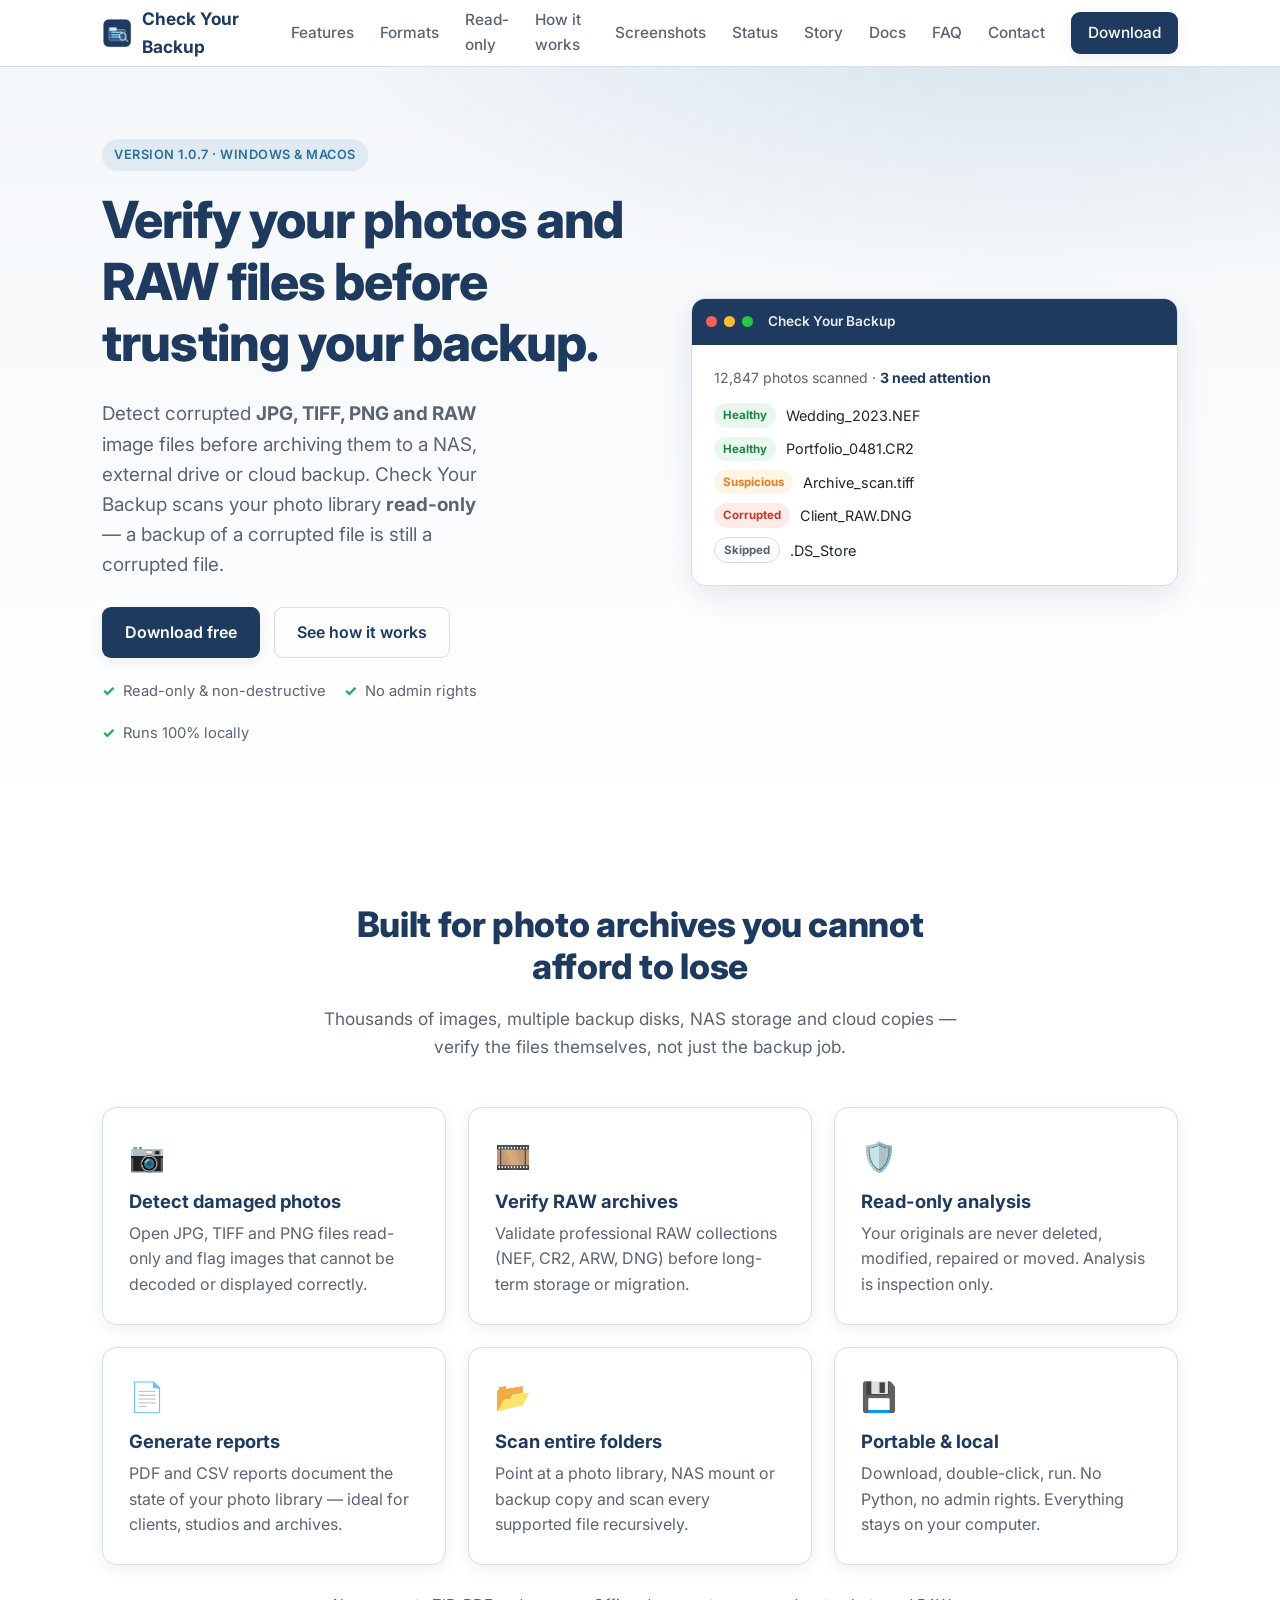
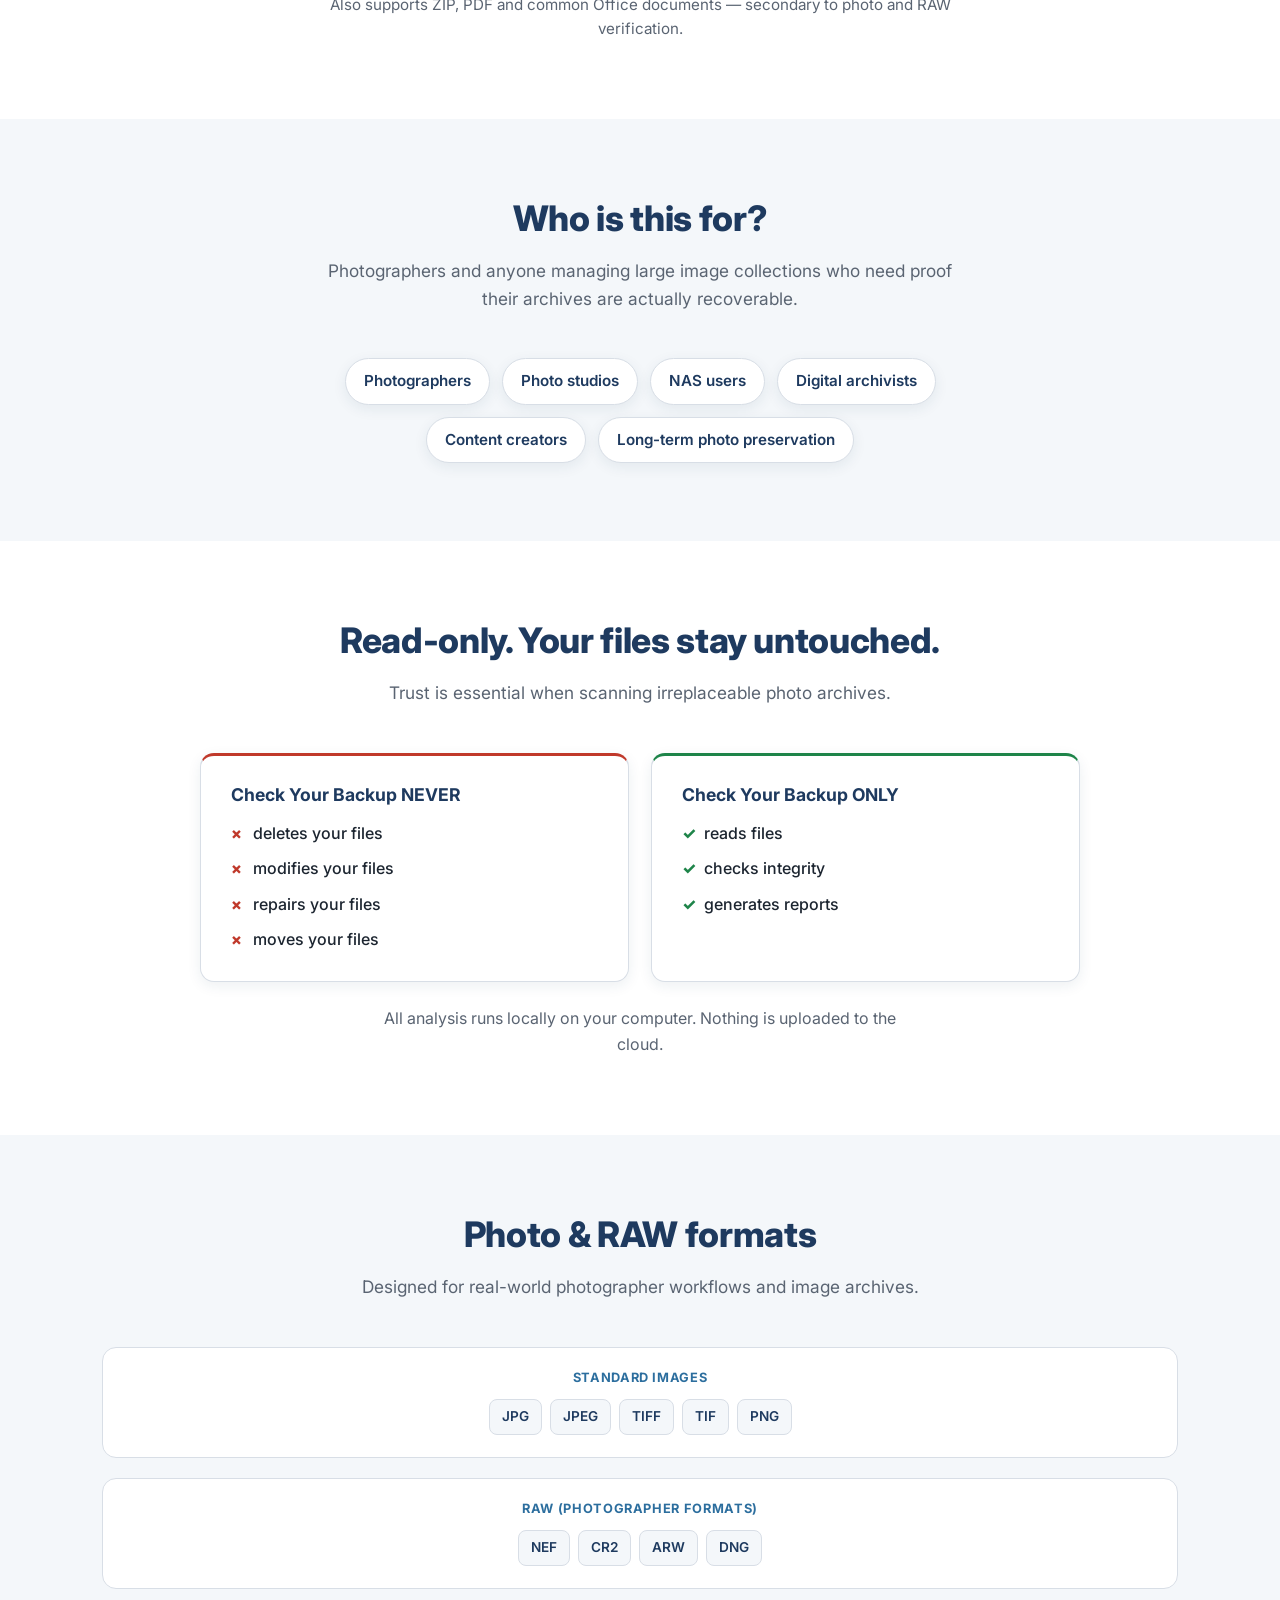
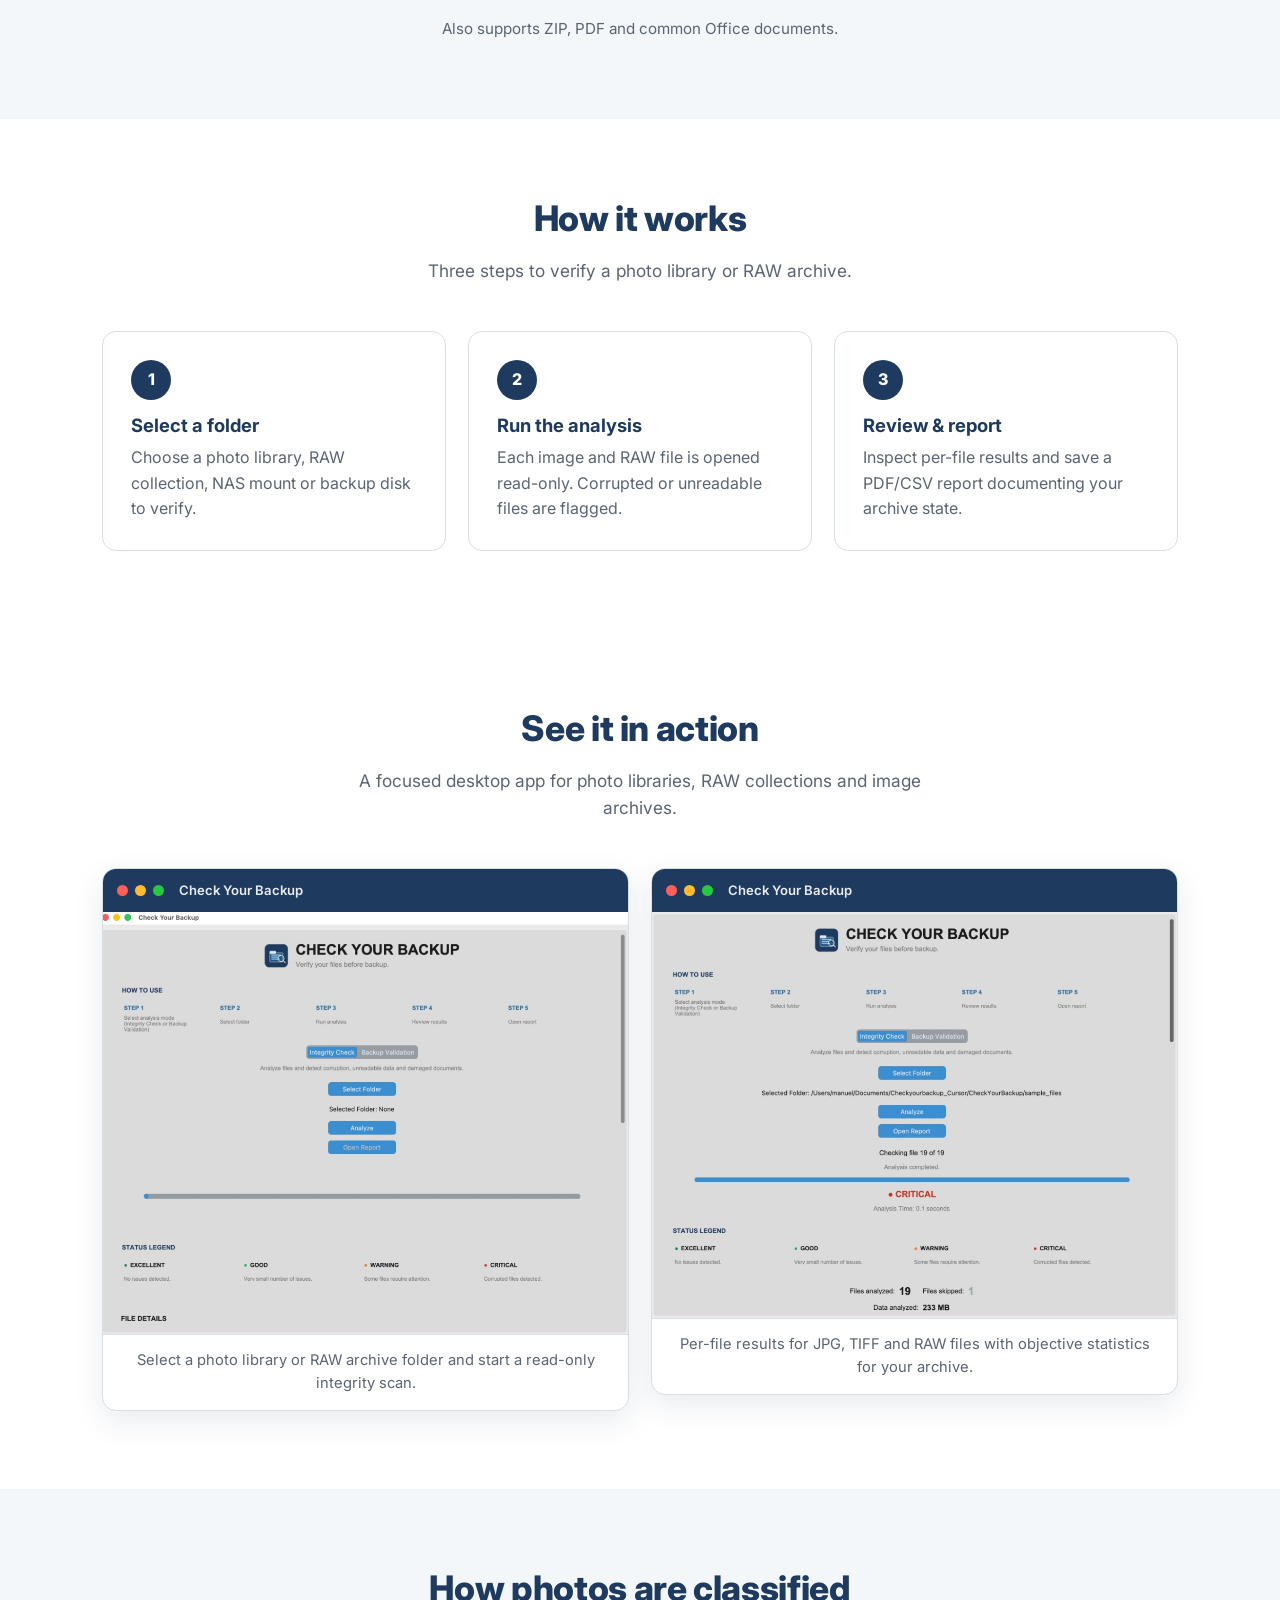
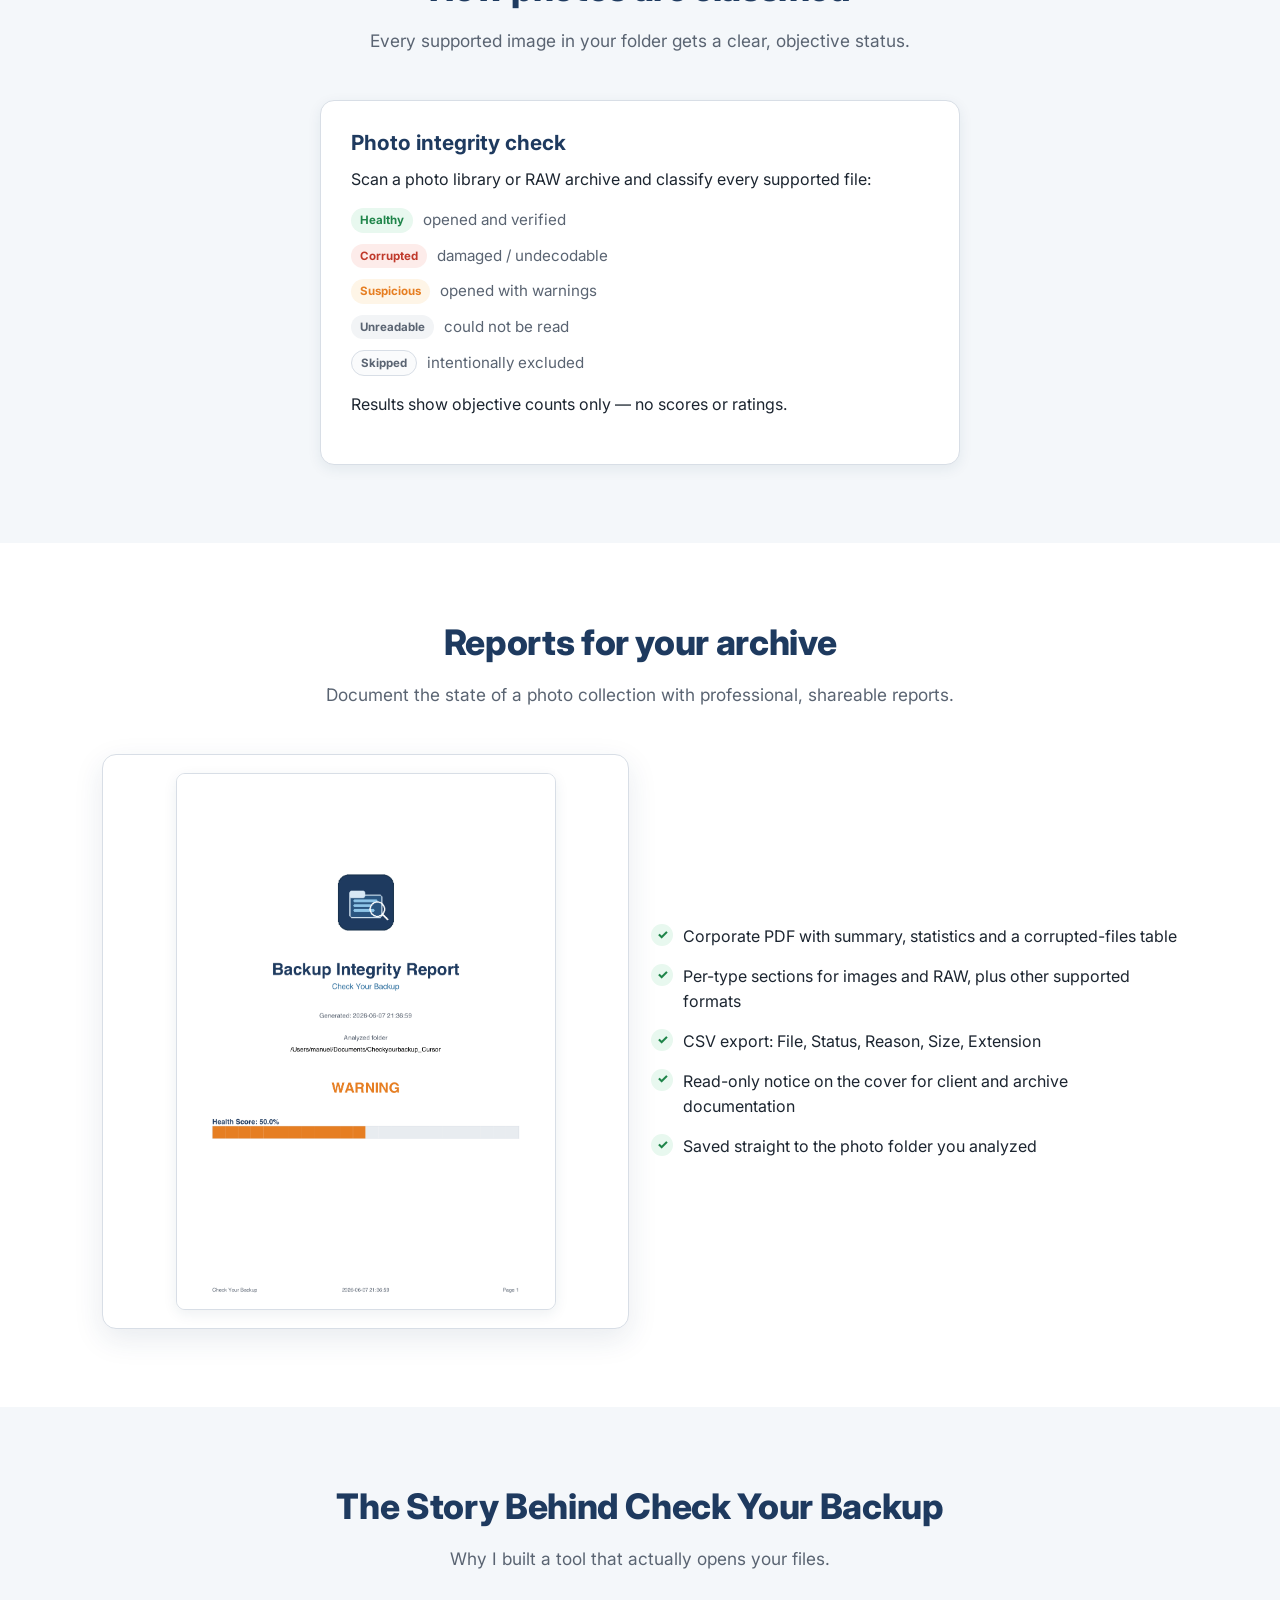
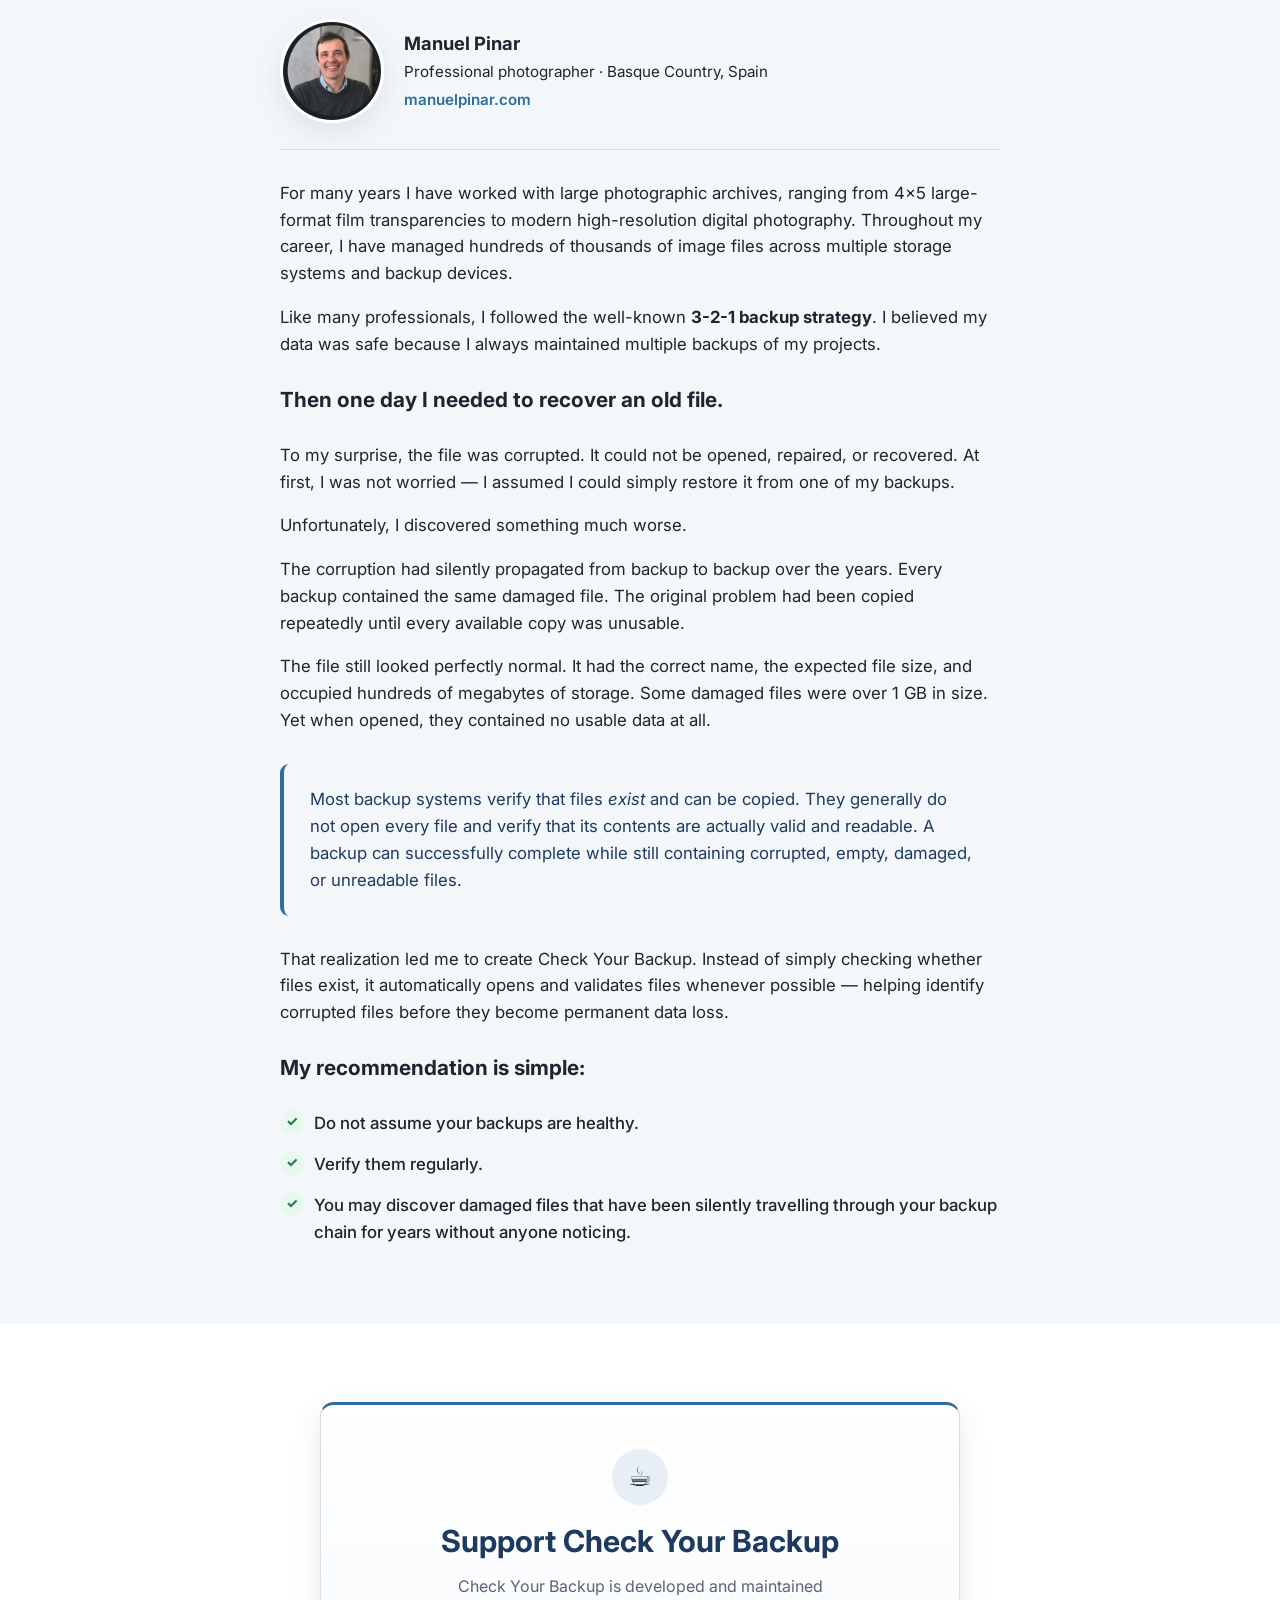
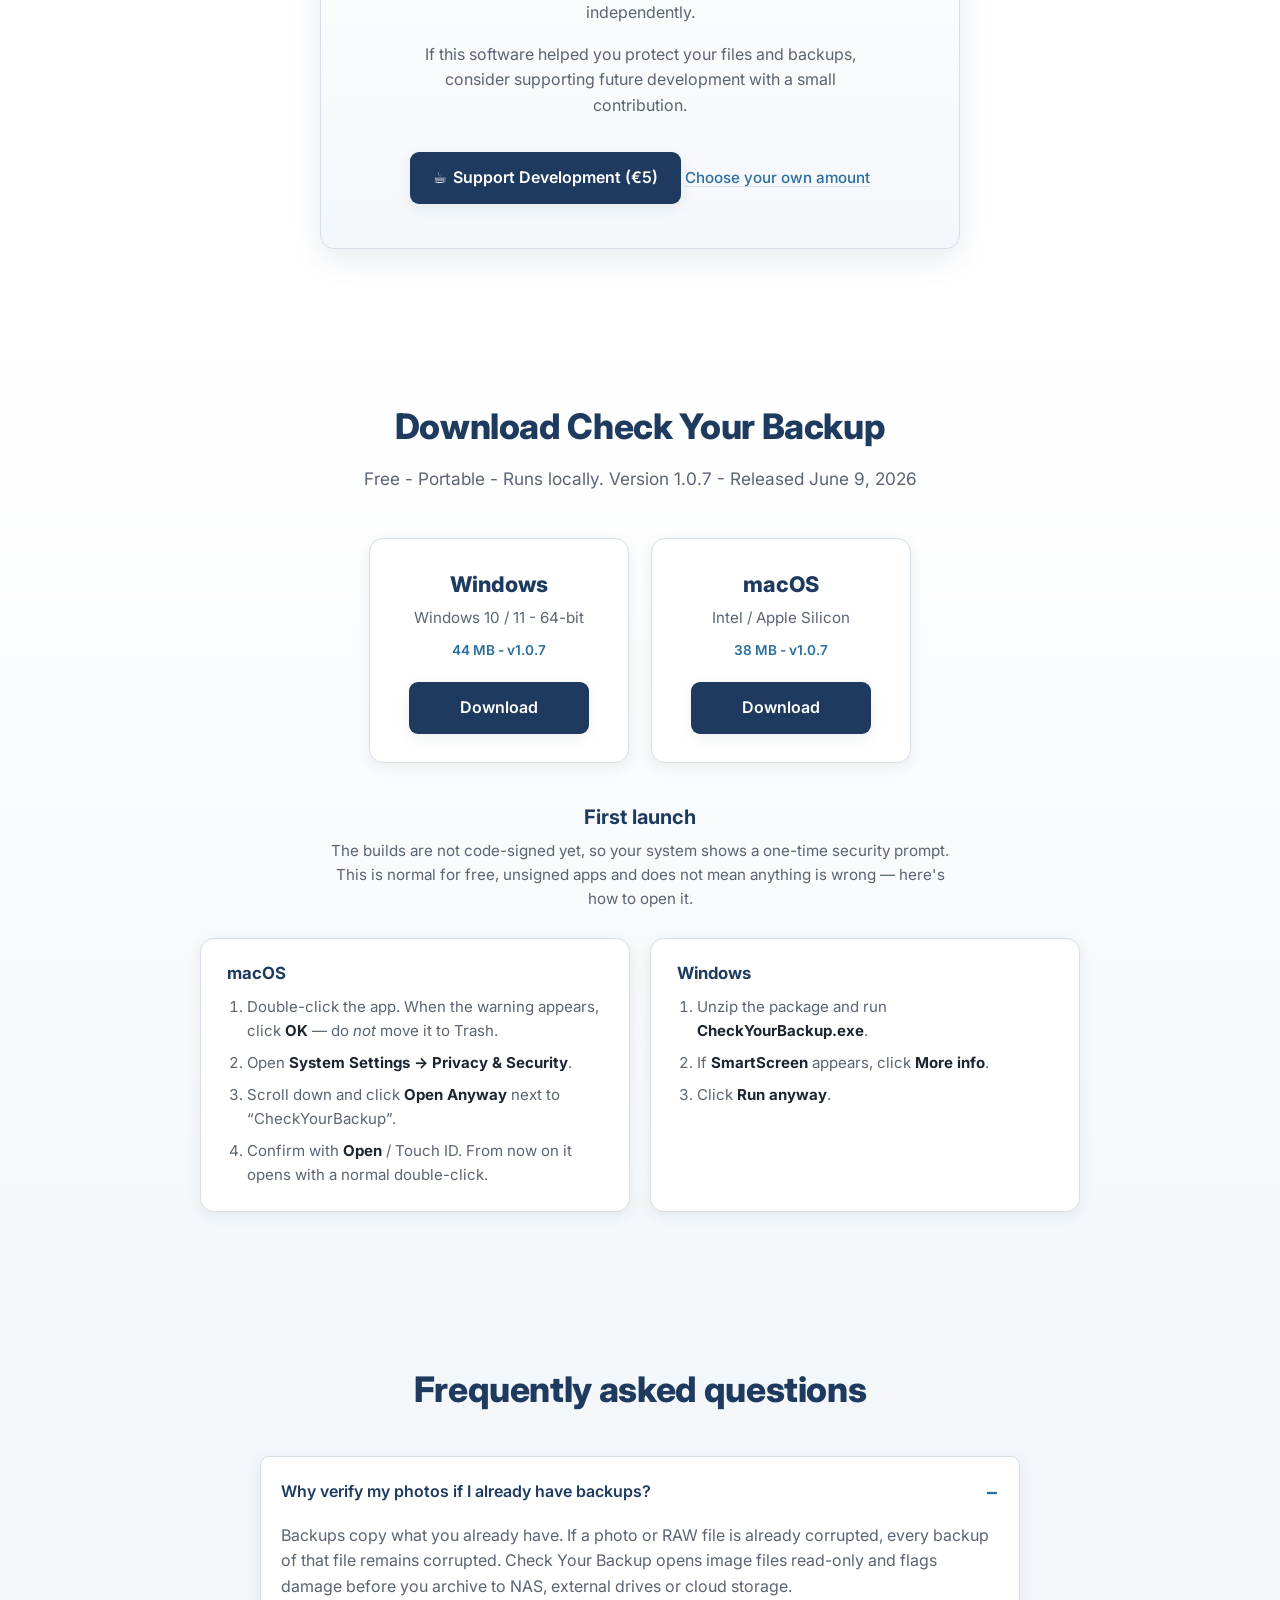
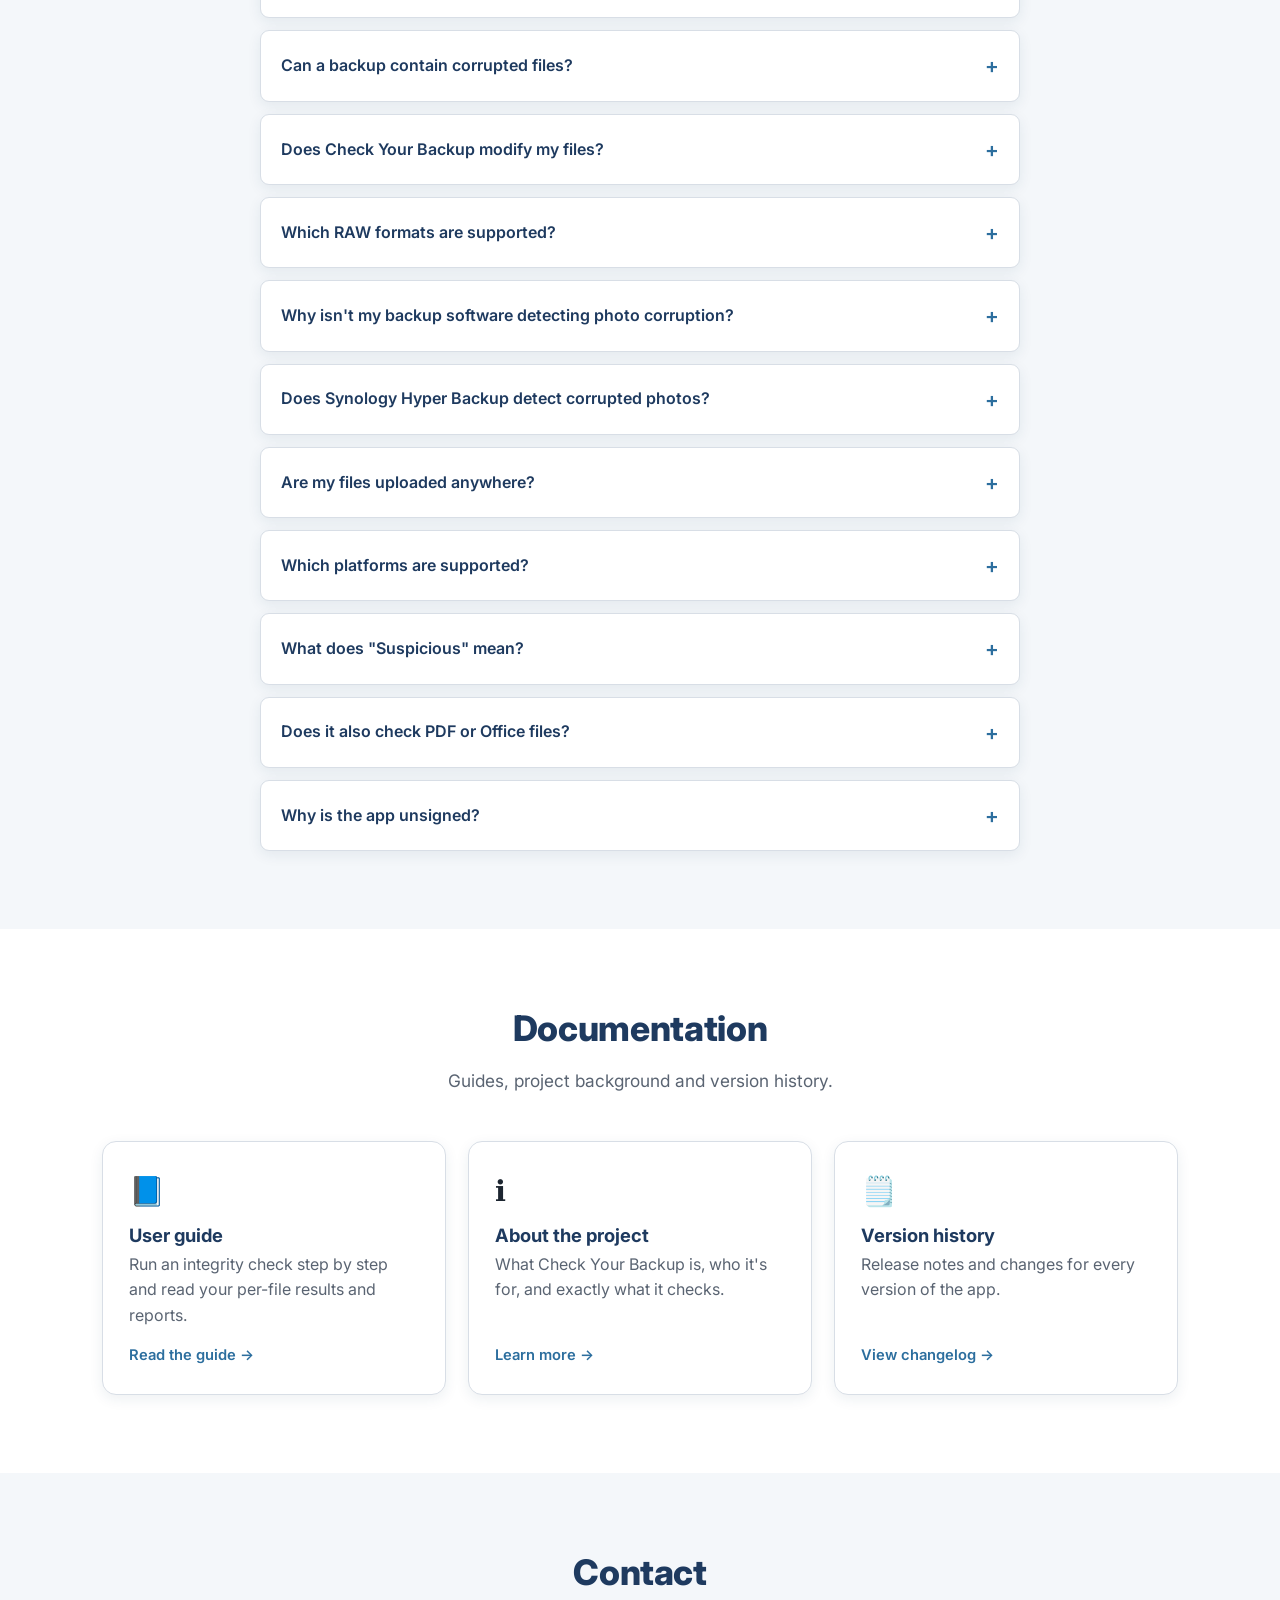
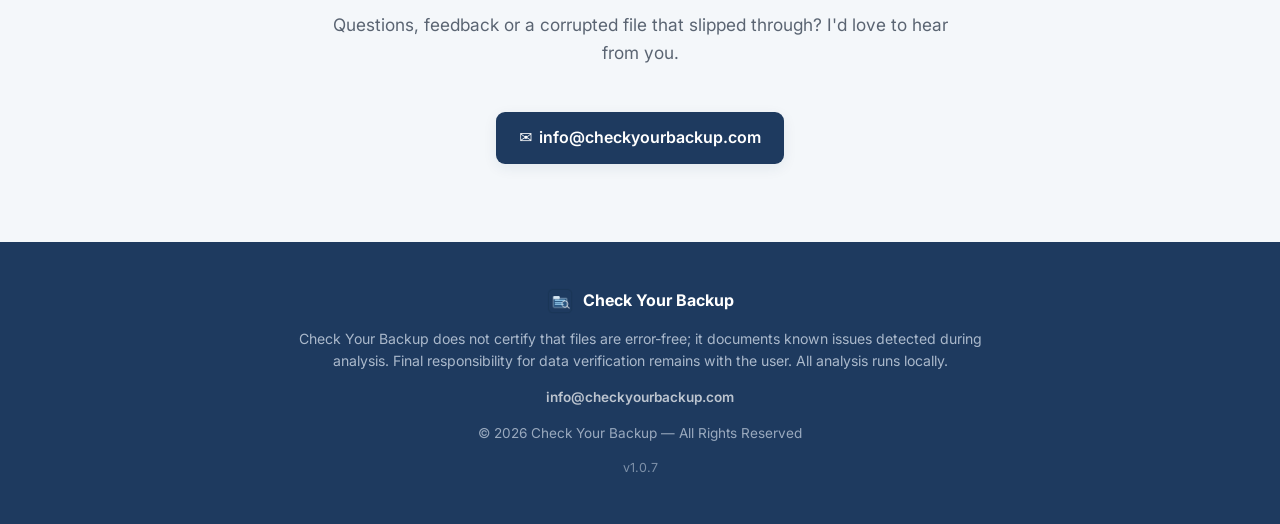
==== index.html @ 22f59d3b "Align website RAW format list with app support (NEF, CR2, ARW, DNG). Co-authored-by: Cursor <cursora" ====
<!DOCTYPE html>
<html lang="en">
<head>
  <meta charset="UTF-8" />
  <meta name="viewport" content="width=device-width, initial-scale=1.0" />
  <title>Check Your Backup — Photo &amp; RAW Integrity Verification Before Backup</title>
  <meta name="description" content="Verify photo and RAW archives before NAS, cloud or disk backup. Detect corrupted JPG, TIFF, PNG and RAW files read-only. Free for Windows and macOS — nothing is modified or uploaded." />
  <meta name="keywords" content="photo corruption detection, RAW file verification, photo archive integrity, NAS photo backup verification, corrupted photo recovery prevention, photographer backup tool, CR2 NEF ARW DNG, image integrity checker, Windows, macOS" />
  <meta name="robots" content="index, follow, max-image-preview:large, max-snippet:-1, max-video-preview:-1" />
  <meta name="theme-color" content="#1e3a5f" />
  <link rel="canonical" href="https://checkyourbackup.com/" />
  <link rel="icon" href="assets/img/favicon.ico" />
  <link rel="apple-touch-icon" href="assets/img/logo.png" />
  <link rel="manifest" href="site.webmanifest" />

  <!-- Open Graph / social sharing -->
  <meta property="og:type" content="website" />
  <meta property="og:site_name" content="Check Your Backup" />
  <meta property="og:locale" content="en_US" />
  <meta property="og:url" content="https://checkyourbackup.com/" />
  <meta property="og:title" content="Check Your Backup — Verify Photos &amp; RAW Files Before Backup" />
  <meta property="og:description" content="Detect corrupted JPG, TIFF, PNG and RAW image files before archiving to NAS, external drives or cloud backup. Read-only photo integrity checks." />
  <meta property="og:image" content="https://checkyourbackup.com/assets/img/og-image.png" />
  <meta property="og:image:width" content="1200" />
  <meta property="og:image:height" content="964" />
  <meta property="og:image:alt" content="Check Your Backup desktop app showing integrity check results" />
  <meta name="twitter:card" content="summary_large_image" />
  <meta name="twitter:title" content="Check Your Backup — Verify Photos &amp; RAW Files Before Backup" />
  <meta name="twitter:description" content="Detect corrupted photos and RAW files before trusting your backup. Read-only integrity checks for photographers and archives." />
  <meta name="twitter:image" content="https://checkyourbackup.com/assets/img/og-image.png" />
  <meta name="twitter:image:alt" content="Check Your Backup desktop app showing integrity check results" />
  <link rel="preconnect" href="https://fonts.googleapis.com" />
  <link rel="preconnect" href="https://fonts.gstatic.com" crossorigin />
  <link href="https://fonts.googleapis.com/css2?family=Inter:wght@400;500;600;700;800&display=swap" rel="stylesheet" />
  <link rel="stylesheet" href="assets/css/styles.css" />

  <!-- Structured data for Google (rich results) -->
  <script type="application/ld+json">
  {
    "@context": "https://schema.org",
    "@type": "SoftwareApplication",
    "name": "Check Your Backup",
    "operatingSystem": ["Windows 10", "Windows 11", "macOS"],
    "applicationCategory": "UtilitiesApplication",
    "applicationSubCategory": "File Management",
    "softwareVersion": "1.0.7",
    "inLanguage": "en",
    "url": "https://checkyourbackup.com/",
    "downloadUrl": "https://github.com/CheckYourBackup/downloads/raw/main/CheckYourBackup-Windows-1.0.7.zip",
    "image": "https://checkyourbackup.com/assets/img/og-image.png",
    "description": "Photo and RAW integrity verification for Windows and macOS. Detect corrupted JPG, TIFF, PNG and RAW image files before NAS, cloud or disk backup. Read-only analysis with per-file reports.",
    "screenshot": [
      "https://checkyourbackup.com/assets/img/screenshot-start.png",
      "https://checkyourbackup.com/assets/img/screenshot-results.png"
    ],
    "audience": {
      "@type": "PeopleAudience",
      "audienceType": "Photographers, photo studios, NAS users, digital archivists, content creators"
    },
    "featureList": [
      "Detect damaged JPG, TIFF, PNG and RAW photos read-only",
      "Verify entire photo libraries and RAW archives recursively",
      "Per-file status: Healthy, Corrupted, Suspicious, Unreadable or Skipped",
      "Supports JPG, JPEG, TIFF, TIF, PNG, NEF, CR2, ARW, DNG",
      "Branded PDF report and CSV export for archive documentation",
      "Multithreaded folder scans with live progress"
    ],
    "offers": {
      "@type": "Offer",
      "price": "0",
      "priceCurrency": "EUR"
    },
    "publisher": {
      "@type": "Organization",
      "name": "Check Your Backup",
      "url": "https://checkyourbackup.com/",
      "logo": {
        "@type": "ImageObject",
        "url": "https://checkyourbackup.com/assets/img/logo.png"
      },
      "contactPoint": {
        "@type": "ContactPoint",
        "email": "info@checkyourbackup.com",
        "contactType": "customer support",
        "availableLanguage": "English"
      }
    }
  }
  </script>
  <script type="application/ld+json">
  {
    "@context": "https://schema.org",
    "@type": "WebSite",
    "@id": "https://checkyourbackup.com/#website",
    "name": "Check Your Backup",
    "url": "https://checkyourbackup.com/",
    "description": "Verify your photos and RAW files before you trust your backup. Free desktop app for photographers and archives on Windows and macOS."
  }
  </script>
  <script type="application/ld+json">
  {
    "@context": "https://schema.org",
    "@type": "WebPage",
    "@id": "https://checkyourbackup.com/#webpage",
    "url": "https://checkyourbackup.com/",
    "name": "Check Your Backup — Photo & RAW Integrity Verification",
    "description": "Detect corrupted JPG, TIFF, PNG and RAW image files before NAS, cloud or disk backup. Read-only photo archive verification for Windows and macOS.",
    "isPartOf": { "@id": "https://checkyourbackup.com/#website" },
    "primaryImageOfPage": "https://checkyourbackup.com/assets/img/og-image.png",
    "inLanguage": "en"
  }
  </script>
  <script type="application/ld+json">
  {
    "@context": "https://schema.org",
    "@type": "FAQPage",
    "mainEntity": [
      {
        "@type": "Question",
        "name": "Why verify my photos if I already have backups?",
        "acceptedAnswer": {
          "@type": "Answer",
          "text": "Backups copy what you already have. If a photo or RAW file is already corrupted, every backup of that file remains corrupted. Check Your Backup opens image files read-only and flags damage before you archive to NAS, external drives or cloud storage."
        }
      },
      {
        "@type": "Question",
        "name": "Can a backup contain corrupted files?",
        "acceptedAnswer": {
          "@type": "Answer",
          "text": "Yes. Most backup tools verify that files exist and can be copied. They do not open each photo to confirm it is readable. A corrupted JPG or RAW file can look normal by name and size while containing no usable image data."
        }
      },
      {
        "@type": "Question",
        "name": "Does Check Your Backup modify my files?",
        "acceptedAnswer": {
          "@type": "Answer",
          "text": "No. Check Your Backup never deletes, modifies, repairs or moves your files. It only reads files, checks integrity and generates reports."
        }
      },
      {
        "@type": "Question",
        "name": "Which RAW formats are supported?",
        "acceptedAnswer": {
          "@type": "Answer",
          "text": "Check Your Backup verifies photographer RAW formats including NEF, CR2, ARW and DNG, along with JPG, JPEG, TIFF, TIF and PNG. Each file is opened read-only to confirm it is not corrupted, truncated or unreadable."
        }
      },
      {
        "@type": "Question",
        "name": "Why isn't my backup software detecting photo corruption?",
        "acceptedAnswer": {
          "@type": "Answer",
          "text": "Most backup tools verify that files exist and can be copied successfully. They typically do not open each file and validate that its contents are readable. A backup job can finish without errors even when files are corrupted, empty or damaged. Check Your Backup complements your backup software by actually opening and validating file contents."
        }
      },
      {
        "@type": "Question",
        "name": "Does Synology Hyper Backup detect empty files?",
        "acceptedAnswer": {
          "@type": "Answer",
          "text": "Synology Hyper Backup focuses on copying and versioning your data. It does not generally open files to verify their internal integrity. A file filled with null bytes or damaged data can be backed up successfully and still look normal by name and size. Check Your Backup works alongside tools like Hyper Backup by opening files read-only and flagging those that contain no usable data."
        }
      },
      {
        "@type": "Question",
        "name": "Can Check Your Backup validate RAW files?",
        "acceptedAnswer": {
          "@type": "Answer",
          "text": "Yes. It supports CR2, NEF, ARW and DNG RAW formats. Each file is opened and decoded read-only to confirm it is not corrupted, truncated or unreadable."
        }
      },
      {
        "@type": "Question",
        "name": "Can it detect corrupted PDFs?",
        "acceptedAnswer": {
          "@type": "Answer",
          "text": "Yes. PDFs are opened and parsed read-only. Corrupted, truncated or empty PDFs are flagged, including files that appear correct by name and size but contain no usable data inside."
        }
      },
      {
        "@type": "Question",
        "name": "Does it modify or repair my files?",
        "acceptedAnswer": {
          "@type": "Answer",
          "text": "No. Check Your Backup is strictly read-only. It analyzes and reports issues but never changes your data."
        }
      },
      {
        "@type": "Question",
        "name": "Are my files uploaded anywhere?",
        "acceptedAnswer": {
          "@type": "Answer",
          "text": "No. All analysis runs locally on your computer. Nothing is sent to the internet."
        }
      },
      {
        "@type": "Question",
        "name": "Which platforms are supported?",
        "acceptedAnswer": {
          "@type": "Answer",
          "text": "Windows 10/11 and macOS (Intel and Apple Silicon). Builds are portable — no Python or admin rights required."
        }
      },
      {
        "@type": "Question",
        "name": "What does \"Suspicious\" mean?",
        "acceptedAnswer": {
          "@type": "Answer",
          "text": "The file opened but showed warning signs (for example, a truncated RAW). It may still be partially usable, but you should double-check it."
        }
      },
      {
        "@type": "Question",
        "name": "Why is the app unsigned?",
        "acceptedAnswer": {
          "@type": "Answer",
          "text": "Code signing/notarization is optional for the initial release. You can still run it by allowing it on first launch."
        }
      }
    ]
  }
  </script>
</head>
<body>
  <!-- Header -->
  <header class="site-header" id="top">
    <div class="container header-inner">
      <a class="brand" href="#top">
        <img src="assets/img/logo.png" alt="Check Your Backup logo" class="brand-logo" />
        <span class="brand-name">Check Your Backup</span>
      </a>
      <nav class="nav" id="nav">
        <a href="#features">Features</a>
        <a href="#formats">Formats</a>
        <a href="#readonly">Read-only</a>
        <a href="#how">How it works</a>
        <a href="#screenshots">Screenshots</a>
        <a href="#status">Status</a>
        <a href="#story">Story</a>
        <a href="#docs">Docs</a>
        <a href="#faq">FAQ</a>
        <a href="#contact">Contact</a>
        <a class="btn btn-primary btn-sm" href="#download">Download</a>
      </nav>
      <button class="nav-toggle" id="navToggle" aria-label="Toggle menu" aria-expanded="false">
        <span></span><span></span><span></span>
      </button>
    </div>
  </header>

  <!-- Hero -->
  <section class="hero">
    <div class="container hero-inner">
      <div class="hero-copy">
        <span class="eyebrow">Version 1.0.7 · Windows &amp; macOS</span>
        <h1>Verify your photos and RAW files before trusting your backup.</h1>
        <p class="lead">
          Detect corrupted <strong>JPG, TIFF, PNG and RAW</strong> image files before
          archiving them to a NAS, external drive or cloud backup. Check Your Backup
          scans your photo library <strong>read-only</strong> — a backup of a corrupted
          file is still a corrupted file.
        </p>
        <div class="hero-cta">
          <a class="btn btn-primary" href="#download">Download free</a>
          <a class="btn btn-ghost" href="#how">See how it works</a>
        </div>
        <ul class="trust-bar">
          <li>Read-only &amp; non-destructive</li>
          <li>No admin rights</li>
          <li>Runs 100% locally</li>
        </ul>
      </div>
      <div class="hero-visual">
        <div class="app-card">
          <div class="app-card-head">
            <span class="dot red"></span><span class="dot amber"></span><span class="dot green"></span>
            <span class="app-card-title">Check Your Backup</span>
          </div>
          <div class="app-card-body">
            <p class="scan-summary">12,847 photos scanned · <strong>3 need attention</strong></p>
            <ul class="result-list">
              <li><span class="status status-healthy">Healthy</span> Wedding_2023.NEF</li>
              <li><span class="status status-healthy">Healthy</span> Portfolio_0481.CR2</li>
              <li><span class="status status-warning">Suspicious</span> Archive_scan.tiff</li>
              <li><span class="status status-critical">Corrupted</span> Client_RAW.DNG</li>
              <li><span class="status status-skipped">Skipped</span> .DS_Store</li>
            </ul>
          </div>
        </div>
      </div>
    </div>
  </section>

  <!-- Features -->
  <section class="section" id="features">
    <div class="container">
      <div class="section-head">
        <h2>Built for photo archives you cannot afford to lose</h2>
        <p>Thousands of images, multiple backup disks, NAS storage and cloud copies — verify the files themselves, not just the backup job.</p>
      </div>
      <div class="grid grid-3">
        <article class="card">
          <div class="card-icon">📷</div>
          <h3>Detect damaged photos</h3>
          <p>Open JPG, TIFF and PNG files read-only and flag images that cannot be decoded or displayed correctly.</p>
        </article>
        <article class="card">
          <div class="card-icon">🎞️</div>
          <h3>Verify RAW archives</h3>
          <p>Validate professional RAW collections (NEF, CR2, ARW, DNG) before long-term storage or migration.</p>
        </article>
        <article class="card">
          <div class="card-icon">🛡️</div>
          <h3>Read-only analysis</h3>
          <p>Your originals are never deleted, modified, repaired or moved. Analysis is inspection only.</p>
        </article>
        <article class="card">
          <div class="card-icon">📄</div>
          <h3>Generate reports</h3>
          <p>PDF and CSV reports document the state of your photo library — ideal for clients, studios and archives.</p>
        </article>
        <article class="card">
          <div class="card-icon">📂</div>
          <h3>Scan entire folders</h3>
          <p>Point at a photo library, NAS mount or backup copy and scan every supported file recursively.</p>
        </article>
        <article class="card">
          <div class="card-icon">💾</div>
          <h3>Portable &amp; local</h3>
          <p>Download, double-click, run. No Python, no admin rights. Everything stays on your computer.</p>
        </article>
      </div>
      <p class="section-footnote">Also supports ZIP, PDF and common Office documents — secondary to photo and RAW verification.</p>
    </div>
  </section>

  <!-- Who is this for -->
  <section class="section section-alt" id="audience">
    <div class="container">
      <div class="section-head">
        <h2>Who is this for?</h2>
        <p>Photographers and anyone managing large image collections who need proof their archives are actually recoverable.</p>
      </div>
      <ul class="audience-list">
        <li>Photographers</li>
        <li>Photo studios</li>
        <li>NAS users</li>
        <li>Digital archivists</li>
        <li>Content creators</li>
        <li>Long-term photo preservation</li>
      </ul>
    </div>
  </section>

  <!-- Read-only trust -->
  <section class="section" id="readonly">
    <div class="container">
      <div class="section-head">
        <h2>Read-only. Your files stay untouched.</h2>
        <p>Trust is essential when scanning irreplaceable photo archives.</p>
      </div>
      <div class="readonly-grid">
        <article class="readonly-panel readonly-never">
          <h3>Check Your Backup NEVER</h3>
          <ul class="readonly-list">
            <li>deletes your files</li>
            <li>modifies your files</li>
            <li>repairs your files</li>
            <li>moves your files</li>
          </ul>
        </article>
        <article class="readonly-panel readonly-only">
          <h3>Check Your Backup ONLY</h3>
          <ul class="readonly-list">
            <li>reads files</li>
            <li>checks integrity</li>
            <li>generates reports</li>
          </ul>
        </article>
      </div>
      <p class="readonly-foot">All analysis runs locally on your computer. Nothing is uploaded to the cloud.</p>
    </div>
  </section>

  <!-- Formats -->
  <section class="section section-alt" id="formats">
    <div class="container">
      <div class="section-head">
        <h2>Photo &amp; RAW formats</h2>
        <p>Designed for real-world photographer workflows and image archives.</p>
      </div>
      <div class="format-groups">
        <div class="format-group format-group-wide">
          <h3 class="format-label">Standard images</h3>
          <div class="badges"><span>JPG</span><span>JPEG</span><span>TIFF</span><span>TIF</span><span>PNG</span></div>
        </div>
        <div class="format-group format-group-wide">
          <h3 class="format-label">RAW (photographer formats)</h3>
          <div class="badges"><span>NEF</span><span>CR2</span><span>ARW</span><span>DNG</span></div>
        </div>
      </div>
      <p class="section-footnote">Also supports ZIP, PDF and common Office documents.</p>
    </div>
  </section>

  <!-- How it works -->
  <section class="section" id="how">
    <div class="container">
      <div class="section-head">
        <h2>How it works</h2>
        <p>Three steps to verify a photo library or RAW archive.</p>
      </div>
      <div class="grid grid-3 steps">
        <article class="step">
          <span class="step-num">1</span>
          <h3>Select a folder</h3>
          <p>Choose a photo library, RAW collection, NAS mount or backup disk to verify.</p>
        </article>
        <article class="step">
          <span class="step-num">2</span>
          <h3>Run the analysis</h3>
          <p>Each image and RAW file is opened read-only. Corrupted or unreadable files are flagged.</p>
        </article>
        <article class="step">
          <span class="step-num">3</span>
          <h3>Review &amp; report</h3>
          <p>Inspect per-file results and save a PDF/CSV report documenting your archive state.</p>
        </article>
      </div>
    </div>
  </section>

  <!-- Screenshots -->
  <section class="section" id="screenshots">
    <div class="container">
      <div class="section-head">
        <h2>See it in action</h2>
        <p>A focused desktop app for photo libraries, RAW collections and image archives.</p>
      </div>
      <div class="grid grid-2 shots-grid">
        <figure class="window">
          <div class="window-bar">
            <span class="dot red"></span><span class="dot amber"></span><span class="dot green"></span>
            <span class="window-title">Check Your Backup</span>
          </div>
          <img src="assets/img/screenshot-start.png"
               alt="Check Your Backup main window ready to scan a photo library folder"
               loading="lazy" width="1024" height="823" />
          <figcaption>Select a photo library or RAW archive folder and start a read-only integrity scan.</figcaption>
        </figure>
        <figure class="window">
          <div class="window-bar">
            <span class="dot red"></span><span class="dot amber"></span><span class="dot green"></span>
            <span class="window-title">Check Your Backup</span>
          </div>
          <img src="assets/img/screenshot-results.png"
               alt="Check Your Backup showing per-photo results for a scanned image archive"
               loading="lazy" width="1024" height="792" />
          <figcaption>Per-file results for JPG, TIFF and RAW files with objective statistics for your archive.</figcaption>
        </figure>
      </div>
    </div>
  </section>

  <!-- Status legend -->
  <section class="section section-alt" id="status">
    <div class="container">
      <div class="section-head">
        <h2>How photos are classified</h2>
        <p>Every supported image in your folder gets a clear, objective status.</p>
      </div>
      <article class="mode-card mode-card-single">
        <h3>Photo integrity check</h3>
        <p>Scan a photo library or RAW archive and classify every supported file:</p>
        <ul class="legend">
          <li><span class="status status-healthy">Healthy</span> opened and verified</li>
          <li><span class="status status-critical">Corrupted</span> damaged / undecodable</li>
          <li><span class="status status-warning">Suspicious</span> opened with warnings</li>
          <li><span class="status status-muted">Unreadable</span> could not be read</li>
          <li><span class="status status-skipped">Skipped</span> intentionally excluded</li>
        </ul>
        <p class="mode-foot">Results show objective counts only — no scores or ratings.</p>
      </article>
    </div>
  </section>

  <!-- Reports -->
  <section class="section" id="reports">
    <div class="container">
      <div class="section-head">
        <h2>Reports for your archive</h2>
        <p>Document the state of a photo collection with professional, shareable reports.</p>
      </div>
      <div class="grid grid-2">
        <figure class="shot">
          <img src="assets/img/report-pdf.png"
               alt="Check Your Backup PDF report cover with summary statistics"
               loading="lazy" width="1131" height="1600" />
        </figure>
        <div class="report-copy">
          <ul class="check-list">
            <li>Corporate PDF with summary, statistics and a corrupted-files table</li>
            <li>Per-type sections for images and RAW, plus other supported formats</li>
            <li>CSV export: File, Status, Reason, Size, Extension</li>
            <li>Read-only notice on the cover for client and archive documentation</li>
            <li>Saved straight to the photo folder you analyzed</li>
          </ul>
        </div>
      </div>
    </div>
  </section>

  <!-- Story -->
  <section class="section section-alt" id="story">
    <div class="container">
      <div class="section-head">
        <h2>The Story Behind Check Your Backup</h2>
        <p>Why I built a tool that actually opens your files.</p>
      </div>
      <article class="story">
        <div class="author">
          <img class="author-photo" src="assets/img/manuel-pinar.jpg"
               alt="Portrait of Manuel Pinar" loading="lazy"
               width="642" height="614" />
          <div class="author-meta">
            <p class="author-name">Manuel Pinar</p>
            <p class="author-role">Professional photographer · Basque Country, Spain</p>
            <a class="author-link" href="https://www.manuelpinar.com" target="_blank" rel="noopener">manuelpinar.com</a>
          </div>
        </div>

        <p>
          For many years I have worked with large photographic archives, ranging from
          4×5 large-format film transparencies to modern high-resolution digital
          photography. Throughout my career, I have managed hundreds of thousands of
          image files across multiple storage systems and backup devices.
        </p>
        <p>
          Like many professionals, I followed the well-known <strong>3-2-1 backup
          strategy</strong>. I believed my data was safe because I always maintained
          multiple backups of my projects.
        </p>

        <p class="story-highlight">Then one day I needed to recover an old file.</p>

        <p>
          To my surprise, the file was corrupted. It could not be opened, repaired,
          or recovered. At first, I was not worried — I assumed I could simply restore
          it from one of my backups.
        </p>
        <p>Unfortunately, I discovered something much worse.</p>
        <p>
          The corruption had silently propagated from backup to backup over the years.
          Every backup contained the same damaged file. The original problem had been
          copied repeatedly until every available copy was unusable.
        </p>
        <p>
          The file still looked perfectly normal. It had the correct name, the expected
          file size, and occupied hundreds of megabytes of storage. Some damaged files
          were over 1 GB in size. Yet when opened, they contained no usable data at all.
        </p>

        <blockquote class="story-quote">
          Most backup systems verify that files <em>exist</em> and can be copied. They
          generally do not open every file and verify that its contents are actually
          valid and readable. A backup can successfully complete while still containing
          corrupted, empty, damaged, or unreadable files.
        </blockquote>

        <p>
          That realization led me to create Check Your Backup. Instead of simply checking
          whether files exist, it automatically opens and validates files whenever
          possible — helping identify corrupted files before they become permanent data loss.
        </p>

        <p class="story-highlight">My recommendation is simple:</p>
        <ul class="story-takeaways">
          <li>Do not assume your backups are healthy.</li>
          <li>Verify them regularly.</li>
          <li>
            You may discover damaged files that have been silently travelling through
            your backup chain for years without anyone noticing.
          </li>
        </ul>
      </article>
    </div>
  </section>

  <!-- Support -->
  <section class="section" id="support">
    <div class="container">
      <div class="support-card">
        <div class="support-icon" aria-hidden="true">☕</div>
        <h2>Support Check Your Backup</h2>
        <p>Check Your Backup is developed and maintained independently.</p>
        <p>
          If this software helped you protect your files and backups, consider
          supporting future development with a small contribution.
        </p>
        <a class="btn btn-primary support-btn"
           href="https://paypal.me/checkyourbackup/5" target="_blank" rel="noopener">
          <span aria-hidden="true">☕</span> Support Development (€5)
        </a>
        <a class="support-alt"
           href="https://paypal.me/checkyourbackup" target="_blank" rel="noopener">
          Choose your own amount
        </a>
      </div>
    </div>
  </section>

  <!-- Download -->
  <section class="section section-cta" id="download">
    <div class="container">
      <div class="section-head">
        <h2>Download Check Your Backup</h2>
        <p id="releaseMeta">Free · Portable · Runs locally.</p>
      </div>
      <div class="download-row" id="downloadCards">
        <!-- Cards are rendered from downloads/releases.js -->
        <noscript>
          <p>Enable JavaScript to see download options, or browse the
            <code>downloads/</code> folder directly.</p>
        </noscript>
      </div>
      <div class="install-help">
        <h3 class="install-title">First launch</h3>
        <p class="install-intro">
          The builds are not code-signed yet, so your system shows a one-time
          security prompt. This is normal for free, unsigned apps and does not
          mean anything is wrong — here's how to open it.
        </p>
        <div class="grid grid-2 install-grid">
          <div class="install-card">
            <h3 class="install-label">macOS</h3>
            <ol>
              <li>Double-click the app. When the warning appears, click
                <strong>OK</strong> — do <em>not</em> move it to Trash.</li>
              <li>Open <strong>System Settings → Privacy &amp; Security</strong>.</li>
              <li>Scroll down and click <strong>Open Anyway</strong> next to
                “CheckYourBackup”.</li>
              <li>Confirm with <strong>Open</strong> / Touch ID. From now on it
                opens with a normal double-click.</li>
            </ol>
          </div>
          <div class="install-card">
            <h3 class="install-label">Windows</h3>
            <ol>
              <li>Unzip the package and run
                <strong>CheckYourBackup.exe</strong>.</li>
              <li>If <strong>SmartScreen</strong> appears, click
                <strong>More info</strong>.</li>
              <li>Click <strong>Run anyway</strong>.</li>
            </ol>
          </div>
        </div>
      </div>
    </div>
  </section>

  <!-- FAQ -->
  <section class="section section-alt" id="faq">
    <div class="container">
      <div class="section-head">
        <h2>Frequently asked questions</h2>
      </div>
      <div class="faq">
        <details open>
          <summary>Why verify my photos if I already have backups?</summary>
          <p>
            Backups copy what you already have. If a photo or RAW file is already
            corrupted, every backup of that file remains corrupted. Check Your Backup
            opens image files read-only and flags damage before you archive to NAS,
            external drives or cloud storage.
          </p>
        </details>
        <details>
          <summary>Can a backup contain corrupted files?</summary>
          <p>
            Yes. Most backup tools verify that files exist and can be copied. They do
            not open each photo to confirm it is readable. A corrupted JPG or RAW file
            can look normal by name and size while containing no usable image data.
          </p>
        </details>
        <details>
          <summary>Does Check Your Backup modify my files?</summary>
          <p>
            No. Check Your Backup never deletes, modifies, repairs or moves your files.
            It only reads files, checks integrity and generates reports.
          </p>
        </details>
        <details>
          <summary>Which RAW formats are supported?</summary>
          <p>
            Check Your Backup verifies common photographer RAW formats including
            <strong>NEF, CR2, ARW and DNG</strong>, along with
            <strong>JPG, JPEG, TIFF, TIF and PNG</strong>. Each file is opened
            read-only to confirm it is not corrupted, truncated or unreadable.
          </p>
        </details>
        <details>
          <summary>Why isn't my backup software detecting photo corruption?</summary>
          <p>
            Most backup tools verify that files <em>exist</em> and can be copied
            successfully. They typically do not open each image and validate that
            its contents are readable. A backup job can finish without errors even
            when photos are corrupted, empty or damaged — because the copy itself
            succeeded. Check Your Backup complements your backup software by
            actually opening and validating image file contents.
          </p>
        </details>
        <details>
          <summary>Does Synology Hyper Backup detect corrupted photos?</summary>
          <p>
            Synology Hyper Backup focuses on copying and versioning your data. It
            does not generally open files to verify their internal integrity. A
            damaged RAW or JPG file can be backed up successfully and still look
            normal by name and size. Check Your Backup works alongside tools like
            Hyper Backup by opening files read-only and flagging those that contain
            no usable data.
          </p>
        </details>
        <details>
          <summary>Are my files uploaded anywhere?</summary>
          <p>No. All analysis runs locally on your computer. Nothing is sent to the internet.</p>
        </details>
        <details>
          <summary>Which platforms are supported?</summary>
          <p>Windows 10/11 and macOS (Intel and Apple Silicon). Builds are portable — no Python or admin rights required.</p>
        </details>
        <details>
          <summary>What does "Suspicious" mean?</summary>
          <p>The file opened but showed warning signs (for example, a truncated RAW). It may still be partially usable, but you should double-check it.</p>
        </details>
        <details>
          <summary>Does it also check PDF or Office files?</summary>
          <p>
            Yes — as a secondary capability. The app also supports ZIP, PDF and common
            Office documents, but the primary focus is photo and RAW integrity
            verification for photographers and archives.
          </p>
        </details>
        <details>
          <summary>Why is the app unsigned?</summary>
          <p>Code signing/notarization is optional for the initial release. You can still run it by allowing it on first launch. See the download note above.</p>
        </details>
      </div>
    </div>
  </section>

  <!-- Documentation -->
  <section class="section" id="docs">
    <div class="container">
      <div class="section-head">
        <h2>Documentation</h2>
        <p>Guides, project background and version history.</p>
      </div>
      <div class="grid grid-3">
        <a class="doc-card" href="docs/user-guide.html">
          <div class="card-icon">📘</div>
          <h3>User guide</h3>
          <p>Run an integrity check step by step and read your per-file results and reports.</p>
          <span class="doc-link">Read the guide →</span>
        </a>
        <a class="doc-card" href="docs/about.html">
          <div class="card-icon">ℹ️</div>
          <h3>About the project</h3>
          <p>What Check Your Backup is, who it's for, and exactly what it checks.</p>
          <span class="doc-link">Learn more →</span>
        </a>
        <a class="doc-card" href="docs/changelog.html">
          <div class="card-icon">🗒️</div>
          <h3>Version history</h3>
          <p>Release notes and changes for every version of the app.</p>
          <span class="doc-link">View changelog →</span>
        </a>
      </div>
    </div>
  </section>

  <!-- Contact -->
  <section class="section section-alt" id="contact">
    <div class="container">
      <div class="section-head">
        <h2>Contact</h2>
        <p>Questions, feedback or a corrupted file that slipped through? I'd love to hear from you.</p>
      </div>
      <div class="contact-actions">
        <a class="btn btn-primary" href="mailto:info@checkyourbackup.com">
          <span aria-hidden="true">✉️</span> info@checkyourbackup.com
        </a>
      </div>
    </div>
  </section>

  <!-- Footer -->
  <footer class="site-footer">
    <div class="container footer-inner">
      <div class="footer-brand">
        <img src="assets/img/logo.png" alt="Check Your Backup logo" class="brand-logo" />
        <span>Check Your Backup</span>
      </div>
      <p class="footer-disclaimer">
        Check Your Backup does not certify that files are error-free; it documents known
        issues detected during analysis. Final responsibility for data verification
        remains with the user. All analysis runs locally.
      </p>
      <p class="footer-meta">
        <a href="mailto:info@checkyourbackup.com" class="footer-link">info@checkyourbackup.com</a>
      </p>
      <p class="footer-meta">© <span id="year">2026</span> Check Your Backup — All Rights Reserved</p>
      <p class="footer-meta footer-version">v<span id="footerVersion">1.0.7</span></p>
    </div>
  </footer>

  <script src="downloads/releases.js"></script>
  <script src="assets/js/main.js"></script>
</body>
</html>
---- assets/css/styles.css ----
/* Check Your Backup — website styles
   Brand palette mirrors the desktop app for visual consistency. */

:root {
  --navy: #1e3a5f;
  --blue: #2c6e9e;
  --light: #f4f7fa;
  --muted: #5a6472;
  --border: #d8dee6;
  --bar-empty: #e8ecf0;

  --excellent: #1e8449;
  --good: #27ae60;
  --warning: #e67e22;
  --critical: #c0392b;

  --white: #ffffff;
  --text: #1c2530;

  --radius: 14px;
  --radius-sm: 9px;
  --shadow: 0 10px 30px rgba(30, 58, 95, 0.10);
  --shadow-sm: 0 4px 14px rgba(30, 58, 95, 0.08);
  --maxw: 1120px;

  --font: "Inter", system-ui, -apple-system, "Segoe UI", Roboto, Arial, sans-serif;
}

* { box-sizing: border-box; }

html { scroll-behavior: smooth; }

body {
  margin: 0;
  font-family: var(--font);
  color: var(--text);
  background: var(--white);
  line-height: 1.6;
  -webkit-font-smoothing: antialiased;
}

h1, h2, h3, h4 { line-height: 1.2; color: var(--navy); margin: 0 0 .5em; }
p { margin: 0 0 1em; }
a { color: var(--blue); text-decoration: none; }
img { max-width: 100%; display: block; }

.container { width: 100%; max-width: var(--maxw); margin: 0 auto; padding: 0 22px; }

/* ---------- Buttons ---------- */
.btn {
  display: inline-flex;
  align-items: center;
  justify-content: center;
  gap: 6px;
  font-weight: 600;
  font-size: 1rem;
  padding: 12px 22px;
  border-radius: var(--radius-sm);
  border: 1.5px solid transparent;
  cursor: pointer;
  transition: transform .12s ease, box-shadow .12s ease, background .12s ease;
  white-space: nowrap;
}
.btn:hover { transform: translateY(-1px); }
.btn-primary { background: var(--navy); color: #fff; box-shadow: var(--shadow-sm); }
.btn-primary:hover { background: #16304f; }
.btn-ghost { background: transparent; color: var(--navy); border-color: var(--border); }
.btn-ghost:hover { border-color: var(--navy); }
.btn-sm { padding: 8px 16px; font-size: .92rem; }
.btn-lg { padding: 16px 26px; font-size: 1.05rem; flex-direction: column; gap: 2px; min-width: 230px; }
.btn-lg .btn-os { font-size: 1.15rem; font-weight: 700; }
.btn-lg .btn-sub { font-size: .8rem; font-weight: 500; opacity: .8; }

/* ---------- Header ---------- */
.site-header {
  position: sticky;
  top: 0;
  z-index: 50;
  background: rgba(255, 255, 255, .9);
  backdrop-filter: saturate(180%) blur(10px);
  border-bottom: 1px solid var(--border);
}
.header-inner { display: flex; align-items: center; justify-content: space-between; height: 66px; }
.brand { display: inline-flex; align-items: center; gap: 10px; }
.brand-logo { width: 30px; height: 30px; border-radius: 7px; }
.brand-name { font-weight: 700; color: var(--navy); font-size: 1.08rem; }
.nav { display: flex; align-items: center; gap: 26px; }
.nav a { color: var(--muted); font-weight: 500; font-size: .96rem; }
.nav a:hover { color: var(--navy); }
.nav a.btn { color: #fff; }

.nav-toggle { display: none; background: none; border: 0; cursor: pointer; padding: 8px; }
.nav-toggle span { display: block; width: 24px; height: 2px; background: var(--navy); margin: 5px 0; border-radius: 2px; transition: .2s; }

/* ---------- Hero ---------- */
.hero {
  background:
    radial-gradient(1200px 500px at 80% -10%, rgba(44,110,158,.16), transparent 60%),
    linear-gradient(180deg, var(--light), #fff);
  padding: 72px 0 80px;
}
.hero-inner { display: grid; grid-template-columns: 1.05fr .95fr; gap: 50px; align-items: center; }
.eyebrow {
  display: inline-block; font-size: .8rem; font-weight: 600; letter-spacing: .04em;
  text-transform: uppercase; color: var(--blue);
  background: rgba(44,110,158,.10); padding: 6px 12px; border-radius: 999px; margin-bottom: 18px;
}
.hero h1 { font-size: clamp(2rem, 4.4vw, 3.2rem); font-weight: 800; letter-spacing: -.02em; }
.hero h1 .accent { color: var(--blue); }
.lead { font-size: 1.18rem; color: var(--muted); max-width: 33ch; }
.hero-cta { display: flex; gap: 14px; flex-wrap: wrap; margin: 26px 0 22px; }
.trust-bar { list-style: none; display: flex; flex-wrap: wrap; gap: 18px; padding: 0; margin: 0; color: var(--muted); font-size: .92rem; }
.trust-bar li { display: flex; align-items: center; gap: 8px; }
.trust-bar li::before { content: "✓"; color: var(--good); font-weight: 800; }

/* Hero mock app card */
.app-card { background: #fff; border: 1px solid var(--border); border-radius: var(--radius); box-shadow: var(--shadow); overflow: hidden; }
.app-card-head { display: flex; align-items: center; gap: 7px; padding: 12px 14px; background: var(--navy); }
.app-card-head .dot { width: 11px; height: 11px; border-radius: 50%; }
.dot.red { background: #ff5f57; } .dot.amber { background: #febc2e; } .dot.green { background: #28c840; }
.app-card-title { color: #fff; font-size: .85rem; font-weight: 600; margin-left: 8px; opacity: .9; }
.app-card-body { padding: 22px; display: grid; gap: 14px; }
.scan-summary { margin: 0; font-size: .88rem; color: var(--muted); }
.scan-summary strong { color: var(--navy); }

.health-ring {
  --pct: 100;
  width: 116px; height: 116px; border-radius: 50%;
  display: grid; place-content: center; text-align: center;
  background: conic-gradient(var(--excellent) calc(var(--pct) * 1%), var(--bar-empty) 0);
  position: relative;
}
.health-ring::before { content: ""; position: absolute; inset: 12px; background: #fff; border-radius: 50%; }
.health-value { position: relative; font-weight: 800; font-size: 1.5rem; color: var(--navy); }
.health-label { position: relative; font-size: .68rem; color: var(--muted); text-transform: uppercase; letter-spacing: .03em; }

.result-list { list-style: none; margin: 0; padding: 0; display: grid; gap: 9px; }
.result-list li { display: flex; align-items: center; gap: 10px; font-size: .9rem; color: var(--text); }

/* ---------- Status chips ---------- */
.status { font-size: .72rem; font-weight: 700; padding: 3px 9px; border-radius: 999px; white-space: nowrap; }
.status-healthy { background: #e8f8ef; color: var(--excellent); }
.status-warning { background: #fef5e7; color: var(--warning); }
.status-critical { background: #fdecea; color: var(--critical); }
.status-skipped { background: #fafbfc; color: var(--muted); border: 1px solid var(--border); }
.status-muted { background: #f2f4f6; color: var(--muted); }

/* ---------- Sections ---------- */
.section { padding: 78px 0; }
.section-alt { background: var(--light); }
.section-head { text-align: center; max-width: 640px; margin: 0 auto 46px; }
.section-head h2 { font-size: clamp(1.6rem, 3vw, 2.2rem); font-weight: 800; letter-spacing: -.01em; }
.section-head p { color: var(--muted); font-size: 1.08rem; margin: 0; }

.grid { display: grid; gap: 22px; }
.grid-2 { grid-template-columns: repeat(2, 1fr); }
.grid-3 { grid-template-columns: repeat(3, 1fr); }

/* Cards */
.card {
  background: #fff; border: 1px solid var(--border); border-radius: var(--radius);
  padding: 26px; box-shadow: var(--shadow-sm); transition: transform .15s ease, box-shadow .15s ease;
}
.card:hover { transform: translateY(-3px); box-shadow: var(--shadow); }
.card-icon { font-size: 1.8rem; margin-bottom: 10px; }
.card h3 { font-size: 1.15rem; }
.card p { color: var(--muted); margin: 0; }

/* Audience */
.audience-list {
  list-style: none; padding: 0; margin: 0 auto; max-width: 720px;
  display: flex; flex-wrap: wrap; gap: 12px; justify-content: center;
}
.audience-list li {
  background: #fff; border: 1px solid var(--border); color: var(--navy);
  font-weight: 600; font-size: .95rem; padding: 10px 18px; border-radius: 999px;
  box-shadow: var(--shadow-sm);
}

/* Formats */
.format-groups { display: grid; grid-template-columns: repeat(4, 1fr); gap: 20px; }
.format-group { background: #fff; border: 1px solid var(--border); border-radius: var(--radius); padding: 22px; text-align: center; }
.format-group .format-label { color: var(--blue); text-transform: uppercase; letter-spacing: .05em; font-size: .8rem; margin-bottom: 14px; }
.badges { display: flex; flex-wrap: wrap; gap: 8px; justify-content: center; }
.badges span { background: var(--light); border: 1px solid var(--border); color: var(--navy); font-weight: 600; font-size: .85rem; padding: 6px 12px; border-radius: 8px; }

/* Steps */
.steps .step { background: #fff; border: 1px solid var(--border); border-radius: var(--radius); padding: 28px; position: relative; }
.step-num {
  display: inline-grid; place-content: center; width: 40px; height: 40px; border-radius: 50%;
  background: var(--navy); color: #fff; font-weight: 800; margin-bottom: 14px;
}
.step h3 { font-size: 1.15rem; }
.step p { color: var(--muted); margin: 0; }

/* Modes */
.mode-card { background: #fff; border: 1px solid var(--border); border-radius: var(--radius); padding: 30px; box-shadow: var(--shadow-sm); }
.mode-card-single { max-width: 640px; margin: 0 auto; }
.mode-card h3 { font-size: 1.3rem; }
.legend { list-style: none; padding: 0; margin: 16px 0 0; display: grid; gap: 11px; }
.legend li { display: flex; align-items: center; gap: 10px; color: var(--muted); font-size: .95rem; }
.mode-foot { margin-top: 16px; color: var(--text); }

/* Screenshots gallery */
.shots-grid { align-items: start; }
.window {
  margin: 0; background: #fff; border: 1px solid var(--border);
  border-radius: var(--radius); overflow: hidden; box-shadow: var(--shadow);
  transition: transform .15s ease, box-shadow .15s ease;
}
.window:hover { transform: translateY(-3px); box-shadow: 0 16px 40px rgba(30, 58, 95, .16); }
.window-bar {
  display: flex; align-items: center; gap: 7px;
  padding: 11px 14px; background: var(--navy);
}
.window-bar .dot { width: 11px; height: 11px; border-radius: 50%; }
.window-title { color: #fff; font-size: .82rem; font-weight: 600; margin-left: 8px; opacity: .9; }
.window img { width: 100%; height: auto; display: block; border-bottom: 1px solid var(--border); }
.window figcaption { color: var(--muted); font-size: .92rem; padding: 14px 18px; text-align: center; }

/* Reports */
.shot {
  margin: 0; border: 1px solid var(--border); border-radius: var(--radius);
  background: #fff; padding: 18px; box-shadow: var(--shadow);
  display: grid; place-items: center;
}
.shot img {
  width: 100%; max-width: 380px; height: auto; border-radius: var(--radius-sm);
  border: 1px solid var(--border); box-shadow: var(--shadow-sm); background: #fff;
}
.report-copy { display: flex; align-items: center; }
.check-list { list-style: none; padding: 0; margin: 0; display: grid; gap: 14px; }
.check-list li { position: relative; padding-left: 32px; color: var(--text); }
.check-list li::before {
  content: "✓"; position: absolute; left: 0; top: 0;
  width: 22px; height: 22px; border-radius: 50%; background: #e8f8ef; color: var(--excellent);
  display: grid; place-content: center; font-weight: 800; font-size: .8rem;
}

/* Story */
.story { max-width: 720px; margin: 0 auto; font-size: 1.05rem; }
.story p { color: var(--text); }
.author {
  display: flex; align-items: center; gap: 20px;
  margin-bottom: 30px; padding-bottom: 26px; border-bottom: 1px solid var(--border);
}
.author-photo {
  width: 104px; height: 104px; object-fit: cover; flex-shrink: 0;
  border-radius: 50%; border: 3px solid #fff; box-shadow: var(--shadow);
}
.author-meta { display: grid; gap: 2px; }
.author-name { font-weight: 700; color: var(--navy); font-size: 1.15rem; margin: 0; }
.author-role { color: var(--muted); font-size: .95rem; margin: 0; }
.author-link { font-weight: 600; font-size: .95rem; margin-top: 2px; }
.story-highlight {
  font-size: 1.3rem; font-weight: 700; color: var(--navy);
  margin: 28px 0; line-height: 1.35;
}
.story-quote {
  margin: 30px 0; padding: 22px 26px;
  background: var(--light); border-left: 4px solid var(--blue);
  border-radius: var(--radius-sm); color: var(--navy); font-size: 1.05rem;
}
.story-takeaways { list-style: none; padding: 0; margin: 0; display: grid; gap: 14px; }
.story-takeaways li { position: relative; padding-left: 34px; color: var(--text); font-weight: 500; }
.story-takeaways li::before {
  content: "✓"; position: absolute; left: 0; top: 0;
  width: 24px; height: 24px; border-radius: 50%; background: #e8f8ef; color: var(--excellent);
  display: grid; place-content: center; font-weight: 800; font-size: .85rem;
}

/* Section footnotes */
.section-footnote {
  text-align: center;
  color: var(--muted);
  font-size: .95rem;
  max-width: 640px;
  margin: 28px auto 0;
}

/* Read-only trust section */
.readonly-grid {
  display: grid;
  grid-template-columns: repeat(2, minmax(0, 1fr));
  gap: 22px;
  max-width: 880px;
  margin: 0 auto;
}
.readonly-panel {
  background: #fff;
  border: 1px solid var(--border);
  border-radius: var(--radius);
  padding: 28px 30px;
  box-shadow: var(--shadow-sm);
}
.readonly-panel h3 {
  font-size: 1.1rem;
  margin-bottom: 16px;
}
.readonly-never { border-top: 3px solid #c0392b; }
.readonly-only { border-top: 3px solid var(--excellent); }
.readonly-list {
  list-style: none;
  padding: 0;
  margin: 0;
  display: grid;
  gap: 10px;
}
.readonly-list li {
  position: relative;
  padding-left: 22px;
  color: var(--text);
  font-weight: 500;
}
.readonly-never .readonly-list li::before {
  content: "×";
  position: absolute;
  left: 0;
  color: #c0392b;
  font-weight: 800;
}
.readonly-only .readonly-list li::before {
  content: "✓";
  position: absolute;
  left: 0;
  color: var(--excellent);
  font-weight: 800;
}
.readonly-foot {
  text-align: center;
  color: var(--muted);
  margin: 24px auto 0;
  max-width: 560px;
}
.format-group-wide { grid-column: 1 / -1; }

/* CTA / download */
.section-cta { background: linear-gradient(180deg, #fff, var(--light)); }
.download-row { display: flex; gap: 22px; justify-content: center; flex-wrap: wrap; }
.download-note { text-align: center; color: var(--muted); font-size: .9rem; margin-top: 22px; max-width: 600px; margin-inline: auto; }

/* Download cards (rendered from downloads/releases.js) */
.dl-card {
  background: #fff; border: 1px solid var(--border); border-radius: var(--radius);
  box-shadow: var(--shadow-sm); padding: 28px 30px; text-align: center;
  min-width: 260px; display: flex; flex-direction: column; align-items: center; gap: 4px;
  transition: transform .15s ease, box-shadow .15s ease;
}
.dl-card:hover { transform: translateY(-3px); box-shadow: var(--shadow); }
.dl-os { font-size: 1.35rem; font-weight: 800; color: var(--navy); }
.dl-detail { color: var(--muted); font-size: .95rem; }
.dl-spec { color: var(--blue); font-weight: 600; font-size: .85rem; margin: 6px 0 16px; min-height: 1.2em; }
.dl-btn { min-width: 180px; }
.btn-disabled { background: var(--bar-empty); color: var(--muted); cursor: not-allowed; box-shadow: none; }
.btn-disabled:hover { transform: none; }
.dl-card-soon { opacity: .9; }
.dl-card-soon .dl-spec { color: var(--muted); }

/* First-launch / install help */
.install-help { max-width: 880px; margin: 42px auto 0; }
.install-title { text-align: center; font-size: 1.25rem; }
.install-intro { text-align: center; color: var(--muted); font-size: .95rem; max-width: 640px; margin: 0 auto 26px; }
.install-grid { gap: 20px; }
.install-card { background: #fff; border: 1px solid var(--border); border-radius: var(--radius); padding: 24px 26px; box-shadow: var(--shadow-sm); }
.install-card .install-label { color: var(--navy); font-size: 1.05rem; margin-bottom: 12px; }
.install-card ol { margin: 0; padding-left: 20px; color: var(--muted); display: grid; gap: 8px; font-size: .94rem; }
.install-card ol strong { color: var(--text); }

/* FAQ */
.faq { max-width: 760px; margin: 0 auto; display: grid; gap: 12px; }
.faq details { background: #fff; border: 1px solid var(--border); border-radius: var(--radius-sm); padding: 4px 20px; box-shadow: var(--shadow-sm); }
.faq summary { cursor: pointer; font-weight: 600; color: var(--navy); padding: 14px 0; list-style: none; display: flex; justify-content: space-between; align-items: center; }
.faq summary::after { content: "+"; font-size: 1.3rem; color: var(--blue); }
.faq details[open] summary::after { content: "−"; }
.faq details p { color: var(--muted); margin: 0 0 14px; }

/* Support */
.support-card {
  max-width: 640px; margin: 0 auto; text-align: center;
  background: linear-gradient(180deg, #fff, var(--light));
  border: 1px solid var(--border); border-top: 3px solid var(--blue);
  border-radius: var(--radius); box-shadow: var(--shadow);
  padding: 44px 38px;
}
.support-icon {
  width: 56px; height: 56px; margin: 0 auto 18px;
  display: grid; place-content: center; font-size: 1.7rem;
  background: rgba(44, 110, 158, .10); border-radius: 50%;
}
.support-card h2 { font-size: clamp(1.5rem, 2.6vw, 1.9rem); }
.support-card p { color: var(--muted); margin: 0 auto 1em; max-width: 460px; }
.support-btn { margin-top: 18px; }
.support-alt {
  display: inline-block; margin-top: 16px; color: var(--blue);
  font-weight: 500; font-size: .95rem; text-decoration: underline;
  text-underline-offset: 3px; text-decoration-color: var(--border);
}
.support-alt:hover { text-decoration-color: var(--blue); }

/* Contact */
.contact-actions { display: flex; justify-content: center; }

/* Footer */
.site-footer { background: var(--navy); color: #cdd8e6; padding: 46px 0; }
.footer-link { color: #fff; font-weight: 600; }
.footer-link:hover { text-decoration: underline; }
.footer-inner { display: grid; gap: 14px; text-align: center; justify-items: center; }
.footer-brand { display: inline-flex; align-items: center; gap: 10px; color: #fff; font-weight: 700; }
.footer-brand .brand-logo { width: 26px; height: 26px; border-radius: 6px; }
.footer-disclaimer { max-width: 720px; font-size: .88rem; opacity: .8; margin: 0; }
.footer-meta { font-size: .85rem; opacity: .7; margin: 0; }
.footer-version { font-size: .78rem; opacity: .55; }

/* ---------- Responsive ---------- */
@media (max-width: 900px) {
  .hero-inner { grid-template-columns: 1fr; }
  .hero-visual { order: -1; }
  .lead { max-width: none; }
  .grid-3 { grid-template-columns: 1fr 1fr; }
  .format-groups { grid-template-columns: 1fr 1fr; }
}

@media (max-width: 680px) {
  .nav { display: none; }
  .nav.open {
    display: flex; flex-direction: column; align-items: stretch; gap: 4px;
    position: absolute; top: 66px; left: 0; right: 0;
    background: #fff; border-bottom: 1px solid var(--border); padding: 14px 22px;
  }
  .nav.open a { padding: 10px 4px; }
  .nav.open a.btn { margin-top: 6px; }
  .nav-toggle { display: block; }
  .grid-2, .grid-3, .format-groups, .readonly-grid { grid-template-columns: 1fr; }
  .app-card-body { grid-template-columns: 1fr; justify-items: center; text-align: center; }
  .section { padding: 56px 0; }
}

/* ---------- Documentation cards (on the landing page) ---------- */
.doc-card {
  display: flex; flex-direction: column; align-items: flex-start;
  background: #fff; border: 1px solid var(--border); border-radius: var(--radius);
  padding: 26px; box-shadow: var(--shadow-sm); color: inherit;
  transition: transform .15s ease, box-shadow .15s ease, border-color .15s ease;
}
.doc-card:hover { transform: translateY(-3px); box-shadow: var(--shadow); border-color: var(--blue); }
.doc-card h3 { font-size: 1.15rem; margin-bottom: 6px; }
.doc-card p { color: var(--muted); margin: 0 0 16px; }
.doc-link { margin-top: auto; color: var(--blue); font-weight: 600; font-size: .92rem; }

/* ---------- Documentation pages (docs/*.html) ---------- */
.doc-topbar {
  position: sticky; top: 0; z-index: 50;
  background: rgba(255, 255, 255, .92);
  backdrop-filter: saturate(180%) blur(10px);
  border-bottom: 1px solid var(--border);
}
.doc-topbar .header-inner { display: flex; align-items: center; justify-content: space-between; height: 66px; }
.doc-back { color: var(--muted); font-weight: 600; font-size: .95rem; }
.doc-back:hover { color: var(--navy); }

.doc-main { padding: 52px 0 72px; background: linear-gradient(180deg, var(--light), #fff); min-height: 70vh; }
.doc-wrap { width: 100%; max-width: 820px; margin: 0 auto; padding: 0 22px; }
.doc-article { background: #fff; border: 1px solid var(--border); border-radius: var(--radius); box-shadow: var(--shadow-sm); padding: 42px 46px; }
.doc-eyebrow {
  display: inline-block; font-size: .78rem; font-weight: 700; letter-spacing: .05em;
  text-transform: uppercase; color: var(--blue);
  background: rgba(44,110,158,.10); padding: 5px 11px; border-radius: 999px; margin-bottom: 14px;
}
.doc-article h1 { font-size: clamp(1.7rem, 3.4vw, 2.3rem); font-weight: 800; letter-spacing: -.01em; }
.doc-meta { color: var(--muted); font-size: .92rem; margin: -.2em 0 1.6em; }
.doc-article h2 { font-size: 1.3rem; margin: 1.8em 0 .5em; padding-top: .4em; border-top: 1px solid var(--border); }
.doc-article h2:first-of-type { border-top: 0; padding-top: 0; }
.doc-article h3 { font-size: 1.08rem; margin: 1.3em 0 .4em; color: var(--blue); }
.doc-article p, .doc-article li { color: var(--text); }
.doc-article ul, .doc-article ol { padding-left: 22px; display: grid; gap: 7px; margin: 0 0 1.1em; }
.doc-article code { background: var(--light); border: 1px solid var(--border); border-radius: 6px; padding: 1px 6px; font-size: .9em; }
.doc-callout {
  background: var(--light); border-left: 4px solid var(--blue);
  border-radius: 8px; padding: 14px 18px; margin: 1.2em 0; color: var(--muted);
}
.doc-version { border: 1px solid var(--border); border-radius: var(--radius-sm); padding: 22px 24px; margin: 0 0 18px; }
.doc-version-head { display: flex; align-items: baseline; gap: 12px; flex-wrap: wrap; margin-bottom: 6px; }
.doc-version-tag { font-weight: 800; color: var(--navy); font-size: 1.15rem; }
.doc-version-date { color: var(--muted); font-size: .9rem; }
.doc-badge { font-size: .72rem; font-weight: 700; padding: 3px 9px; border-radius: 999px; background: #e8f8ef; color: var(--excellent); }

@media (max-width: 680px) {
  .doc-article { padding: 28px 22px; }
}
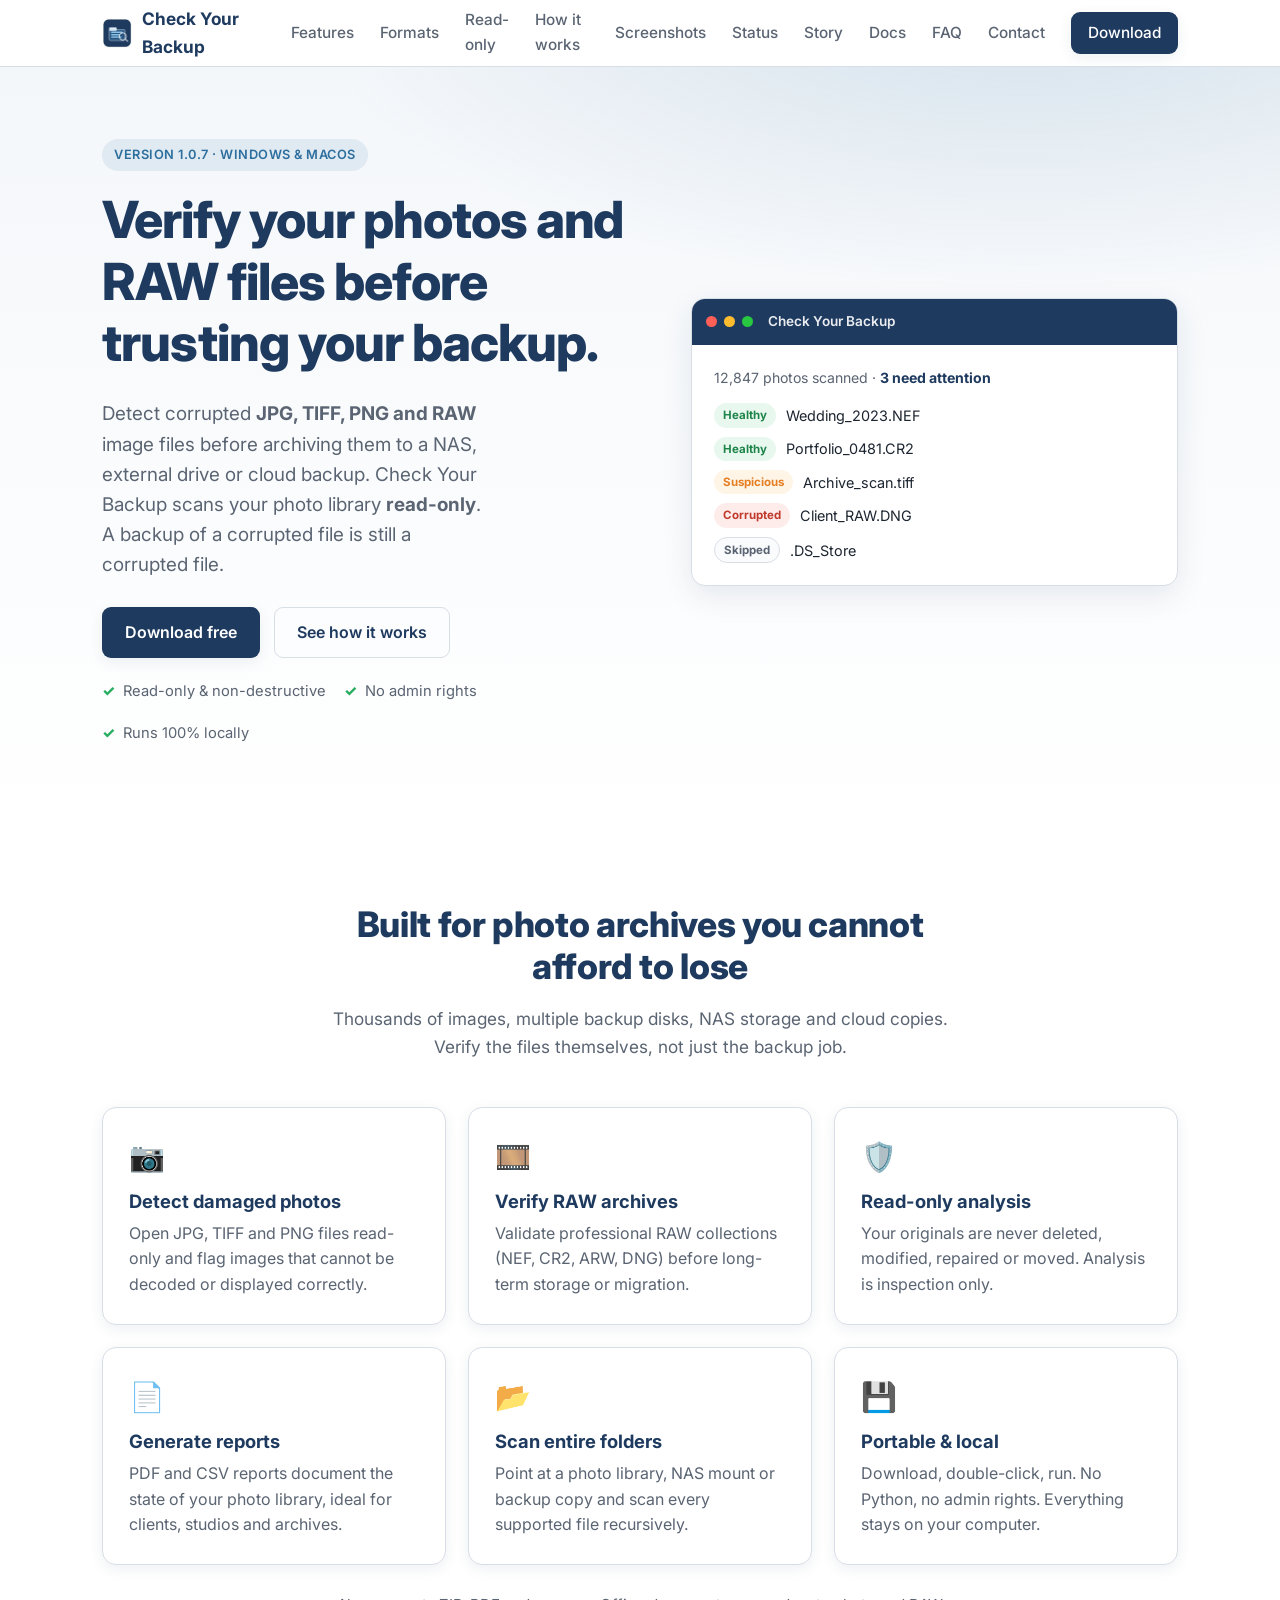
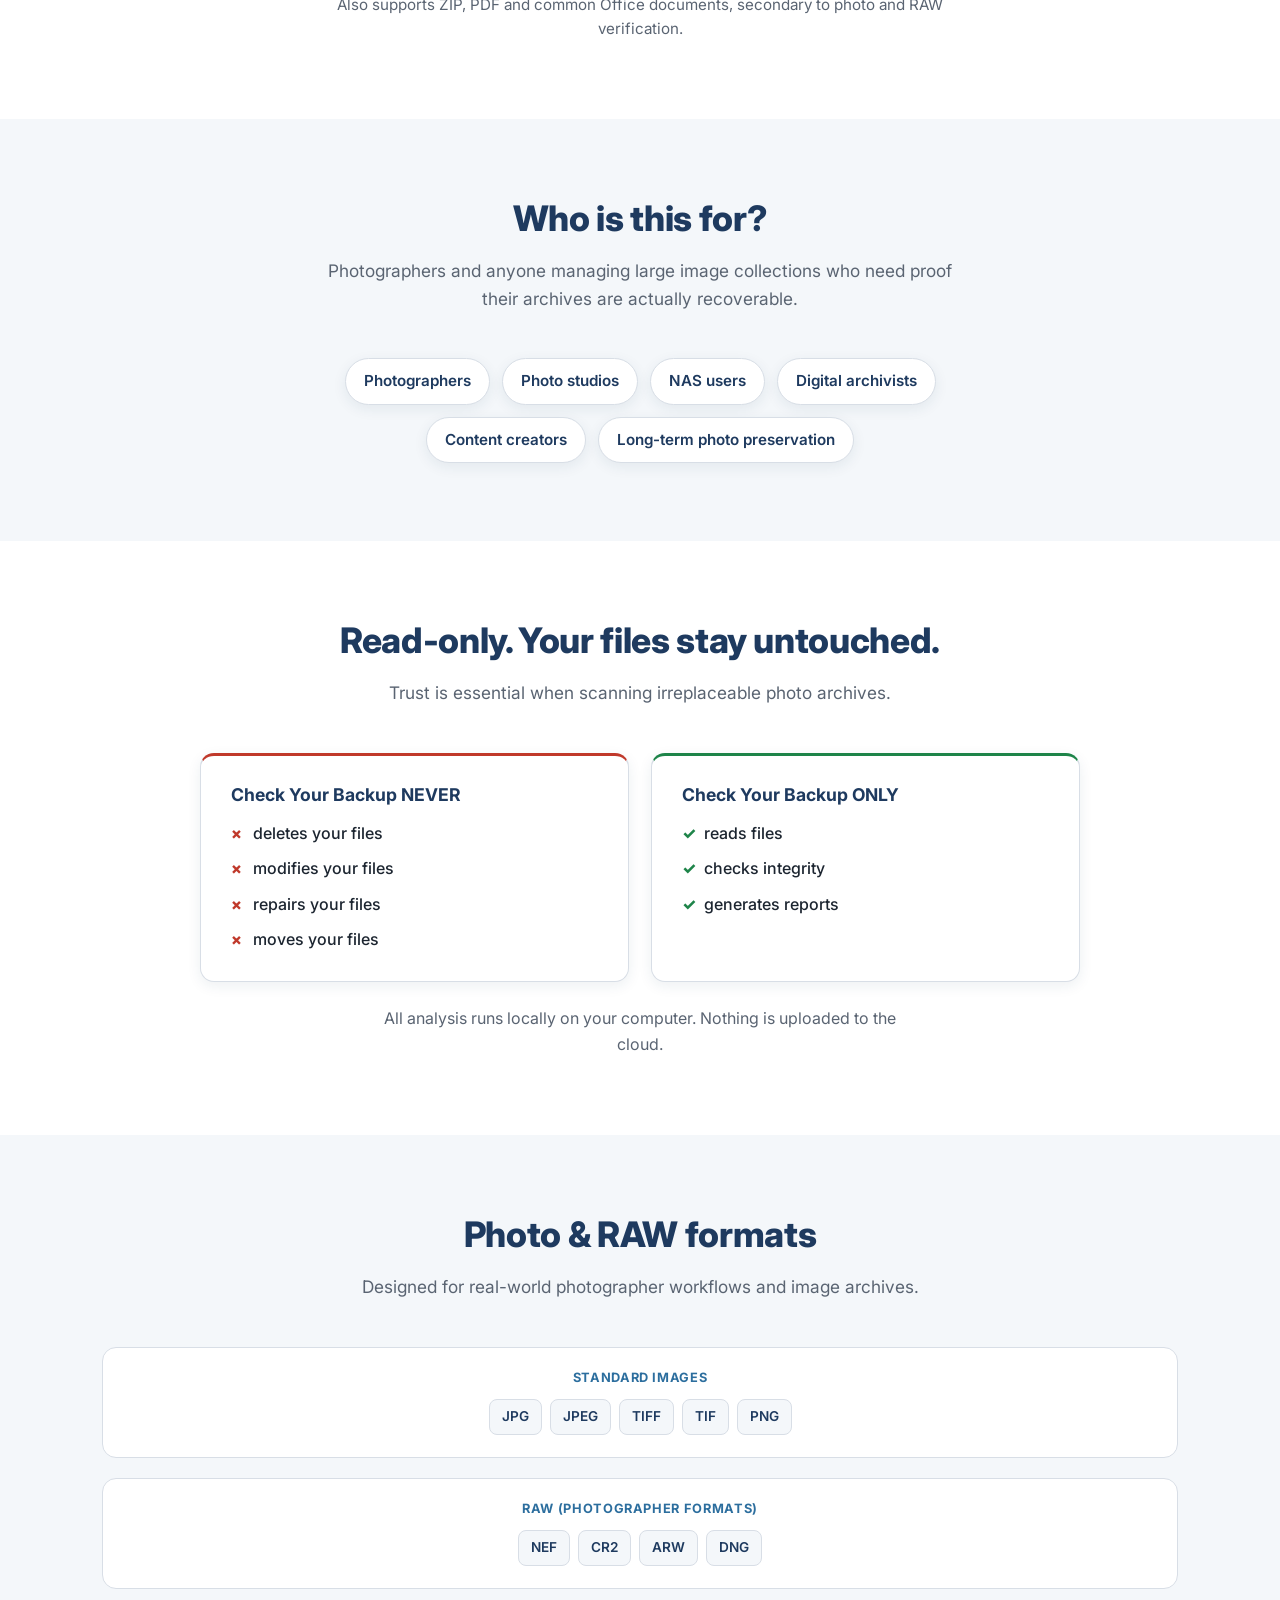
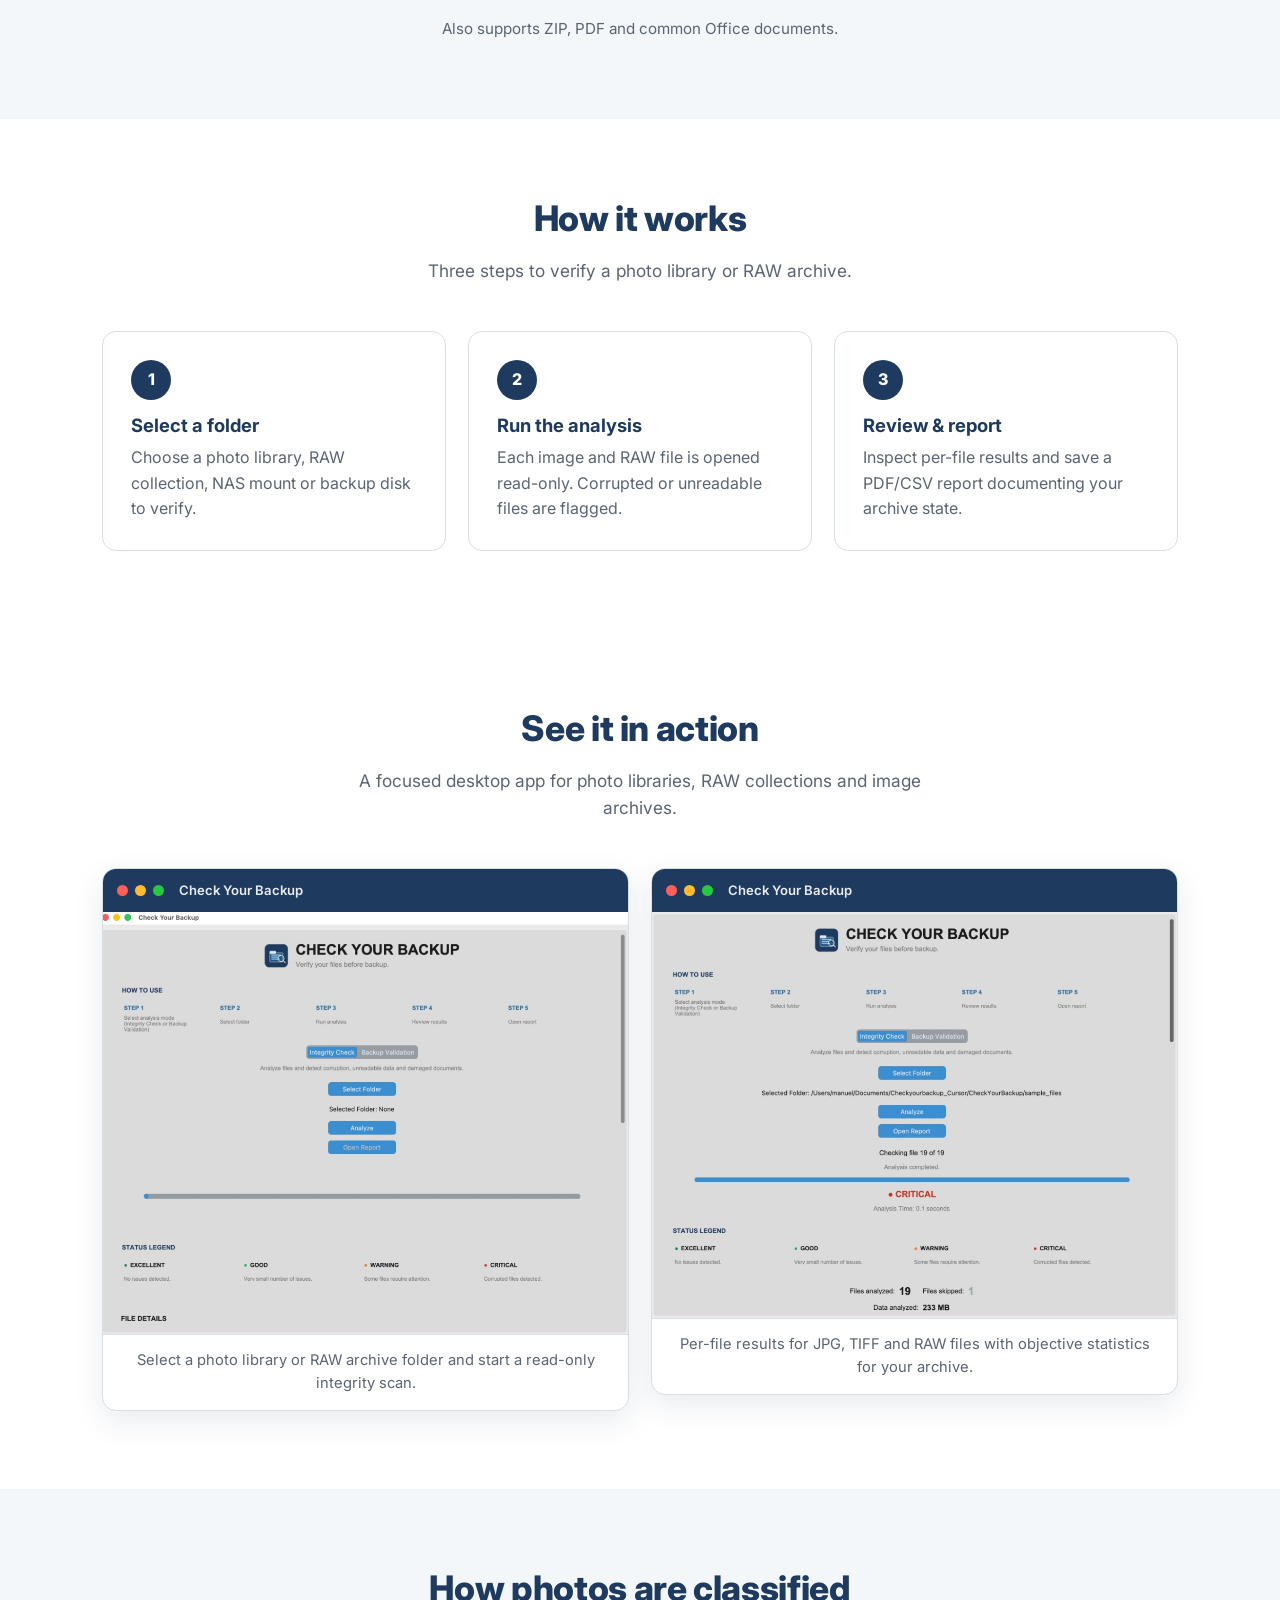
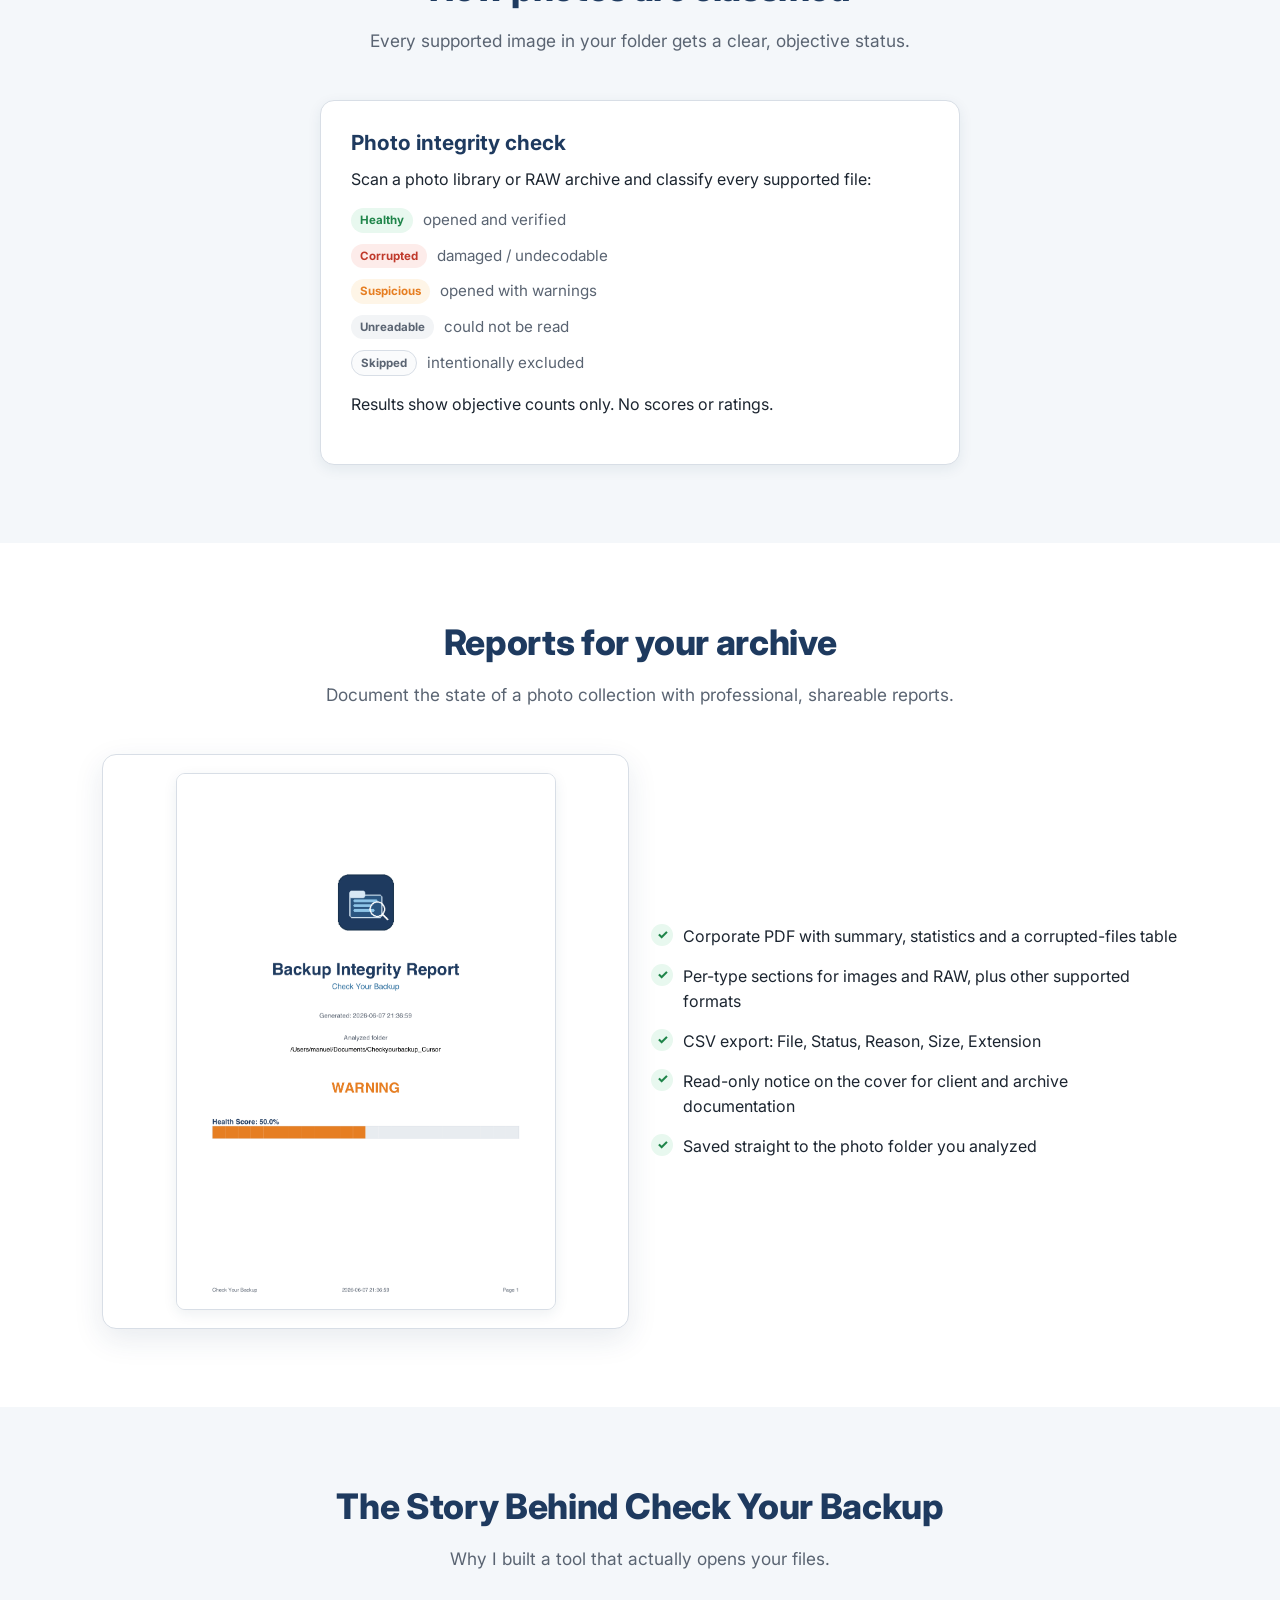
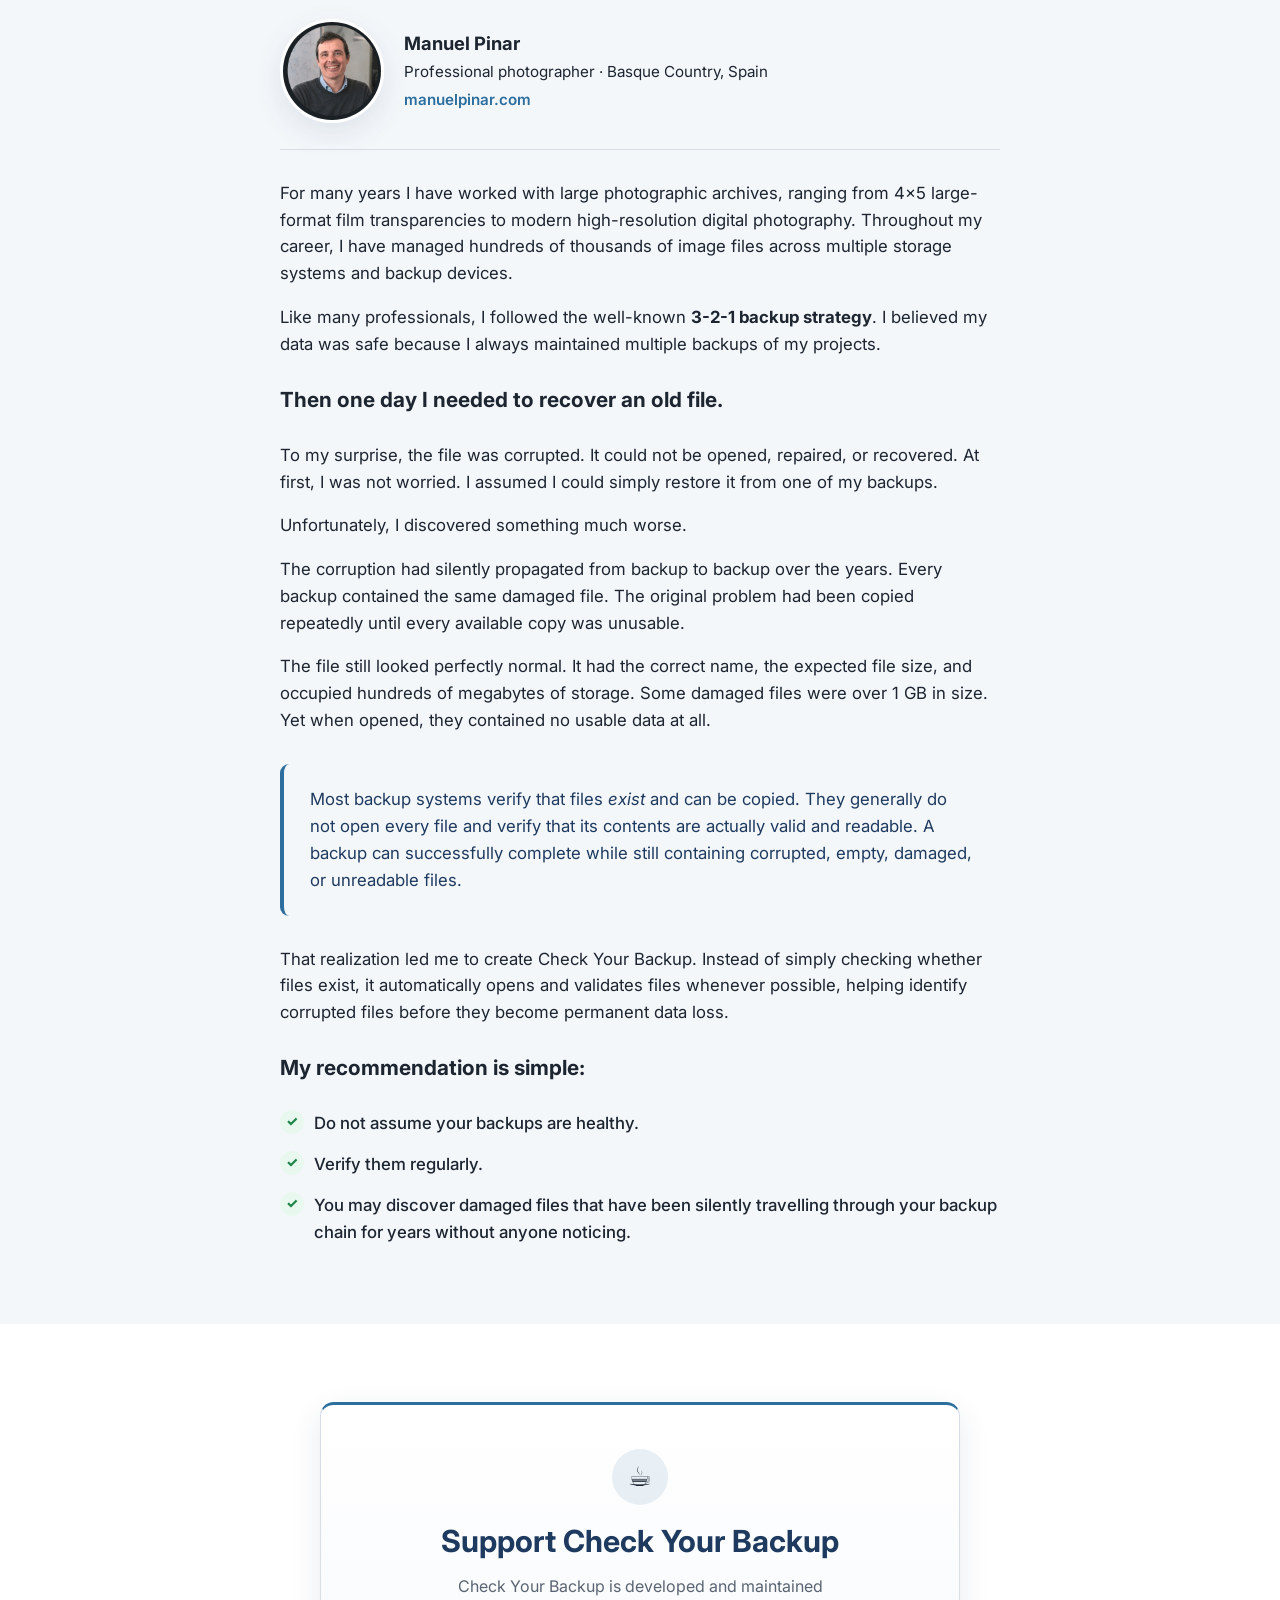
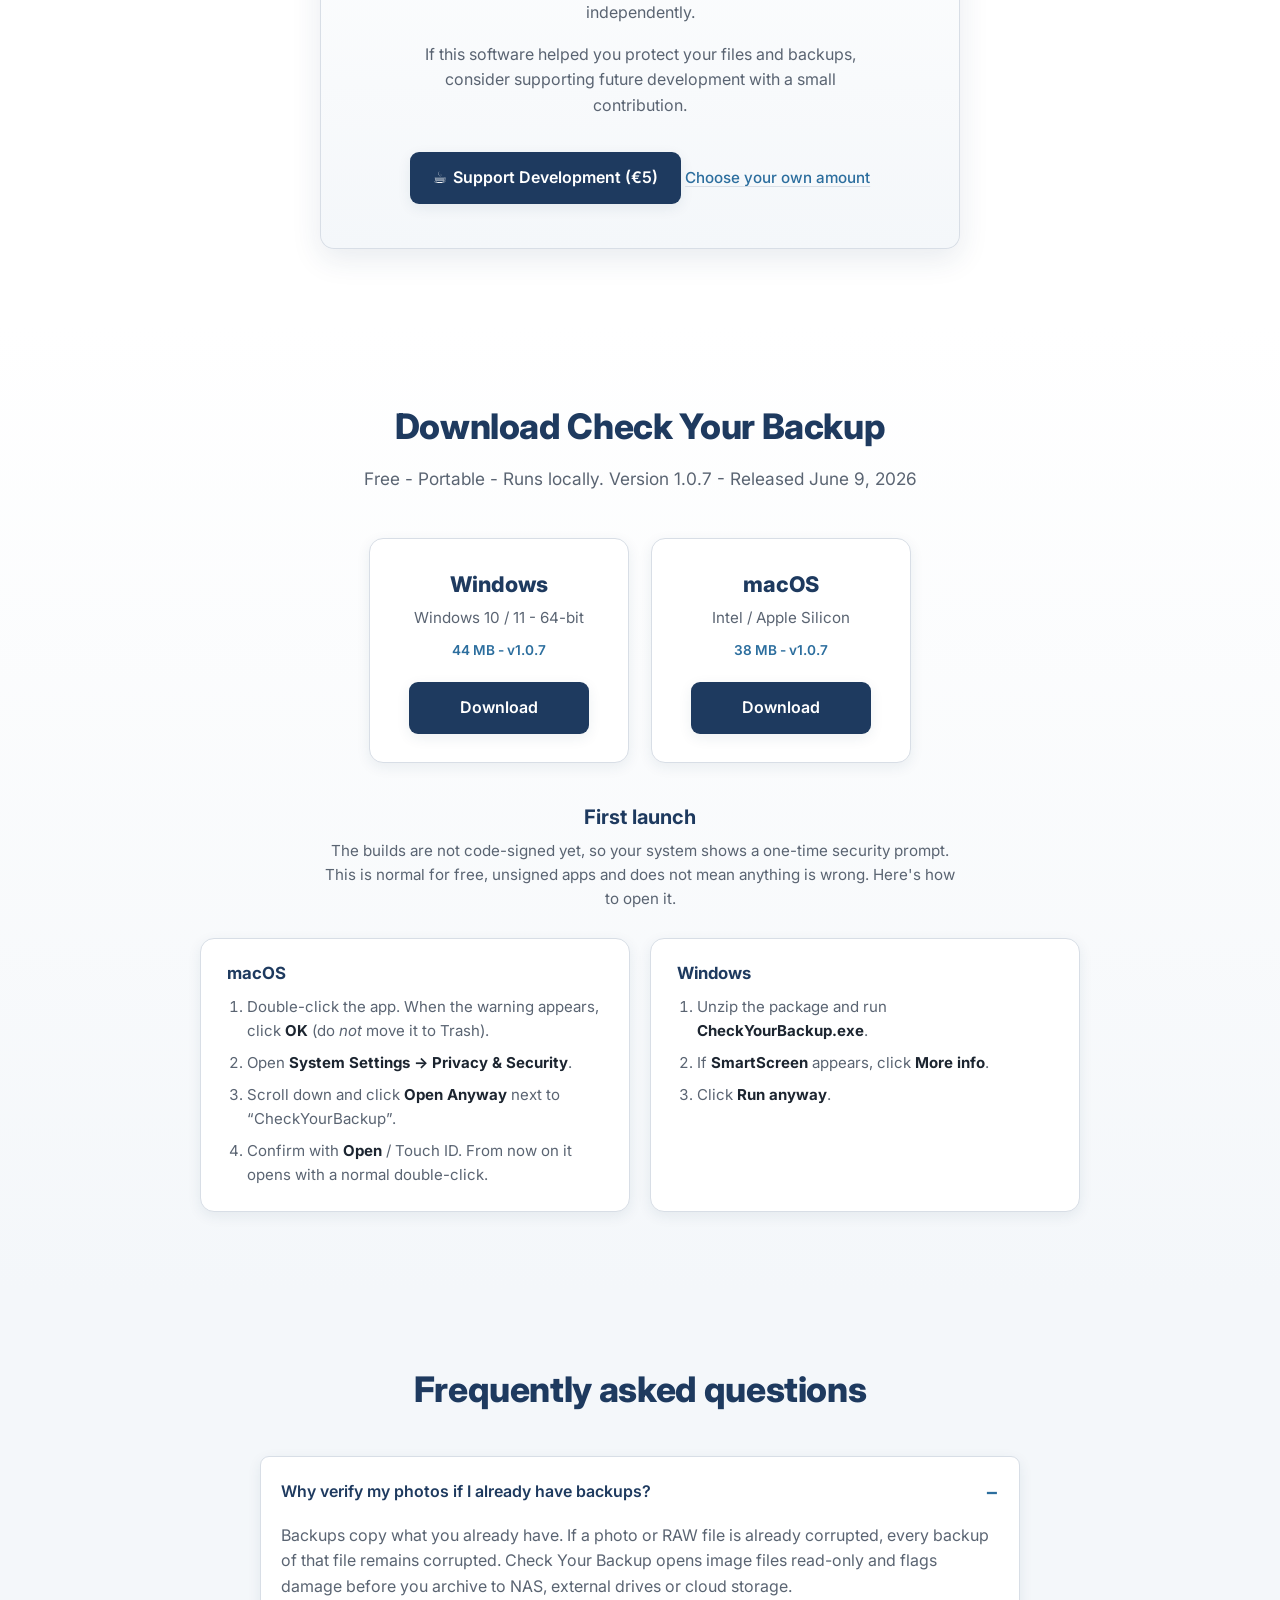
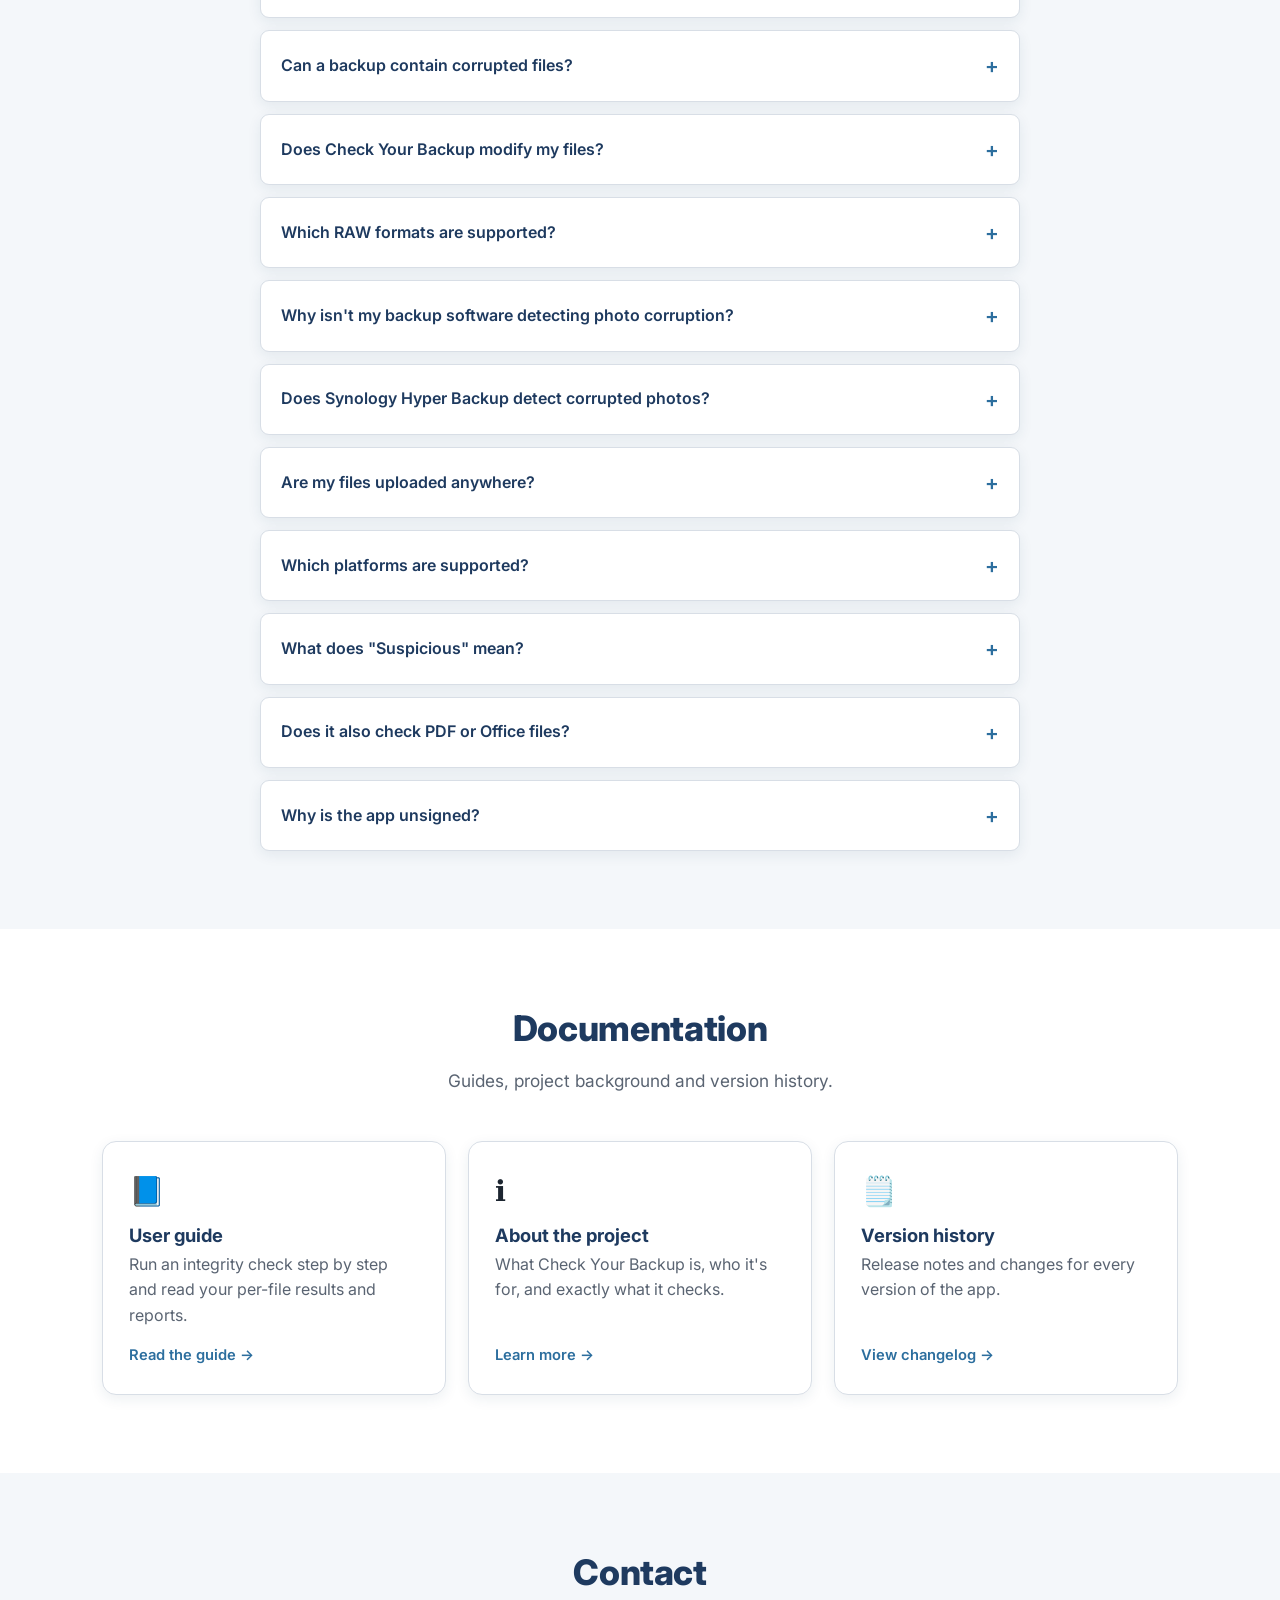
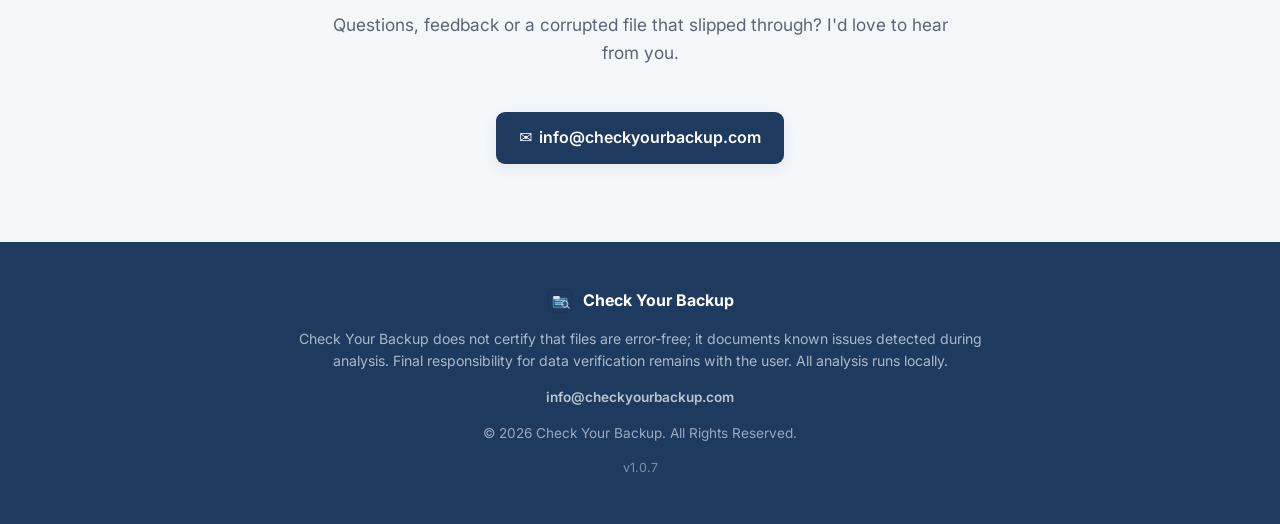
==== commit 677deeb9: "Reduce excessive em dashes across site and blog HTML Replace AI-style em dash patterns in body copy " ====
--- a/index.html
+++ b/index.html
@@ -4,7 +4,7 @@
   <meta charset="UTF-8" />
   <meta name="viewport" content="width=device-width, initial-scale=1.0" />
   <title>Check Your Backup — Photo &amp; RAW Integrity Verification Before Backup</title>
-  <meta name="description" content="Verify photo and RAW archives before NAS, cloud or disk backup. Detect corrupted JPG, TIFF, PNG and RAW files read-only. Free for Windows and macOS — nothing is modified or uploaded." />
+  <meta name="description" content="Verify photo and RAW archives before NAS, cloud or disk backup. Detect corrupted JPG, TIFF, PNG and RAW files read-only. Free for Windows and macOS. Nothing is modified or uploaded." />
   <meta name="keywords" content="photo corruption detection, RAW file verification, photo archive integrity, NAS photo backup verification, corrupted photo recovery prevention, photographer backup tool, CR2 NEF ARW DNG, image integrity checker, Windows, macOS" />
   <meta name="robots" content="index, follow, max-image-preview:large, max-snippet:-1, max-video-preview:-1" />
   <meta name="theme-color" content="#1e3a5f" />
@@ -200,7 +200,7 @@
         "name": "Which platforms are supported?",
         "acceptedAnswer": {
           "@type": "Answer",
-          "text": "Windows 10/11 and macOS (Intel and Apple Silicon). Builds are portable — no Python or admin rights required."
+          "text": "Windows 10/11 and macOS (Intel and Apple Silicon). Builds are portable, with no Python or admin rights required."
         }
       },
       {
@@ -259,7 +259,7 @@
         <p class="lead">
           Detect corrupted <strong>JPG, TIFF, PNG and RAW</strong> image files before
           archiving them to a NAS, external drive or cloud backup. Check Your Backup
-          scans your photo library <strong>read-only</strong> — a backup of a corrupted
+          scans your photo library <strong>read-only</strong>. A backup of a corrupted
           file is still a corrupted file.
         </p>
         <div class="hero-cta">
@@ -298,7 +298,7 @@
     <div class="container">
       <div class="section-head">
         <h2>Built for photo archives you cannot afford to lose</h2>
-        <p>Thousands of images, multiple backup disks, NAS storage and cloud copies — verify the files themselves, not just the backup job.</p>
+        <p>Thousands of images, multiple backup disks, NAS storage and cloud copies. Verify the files themselves, not just the backup job.</p>
       </div>
       <div class="grid grid-3">
         <article class="card">
@@ -319,7 +319,7 @@
         <article class="card">
           <div class="card-icon">📄</div>
           <h3>Generate reports</h3>
-          <p>PDF and CSV reports document the state of your photo library — ideal for clients, studios and archives.</p>
+          <p>PDF and CSV reports document the state of your photo library, ideal for clients, studios and archives.</p>
         </article>
         <article class="card">
           <div class="card-icon">📂</div>
@@ -332,7 +332,7 @@
           <p>Download, double-click, run. No Python, no admin rights. Everything stays on your computer.</p>
         </article>
       </div>
-      <p class="section-footnote">Also supports ZIP, PDF and common Office documents — secondary to photo and RAW verification.</p>
+      <p class="section-footnote">Also supports ZIP, PDF and common Office documents, secondary to photo and RAW verification.</p>
     </div>
   </section>
 
@@ -481,7 +481,7 @@
           <li><span class="status status-muted">Unreadable</span> could not be read</li>
           <li><span class="status status-skipped">Skipped</span> intentionally excluded</li>
         </ul>
-        <p class="mode-foot">Results show objective counts only — no scores or ratings.</p>
+        <p class="mode-foot">Results show objective counts only. No scores or ratings.</p>
       </article>
     </div>
   </section>
@@ -547,7 +547,7 @@
 
         <p>
           To my surprise, the file was corrupted. It could not be opened, repaired,
-          or recovered. At first, I was not worried — I assumed I could simply restore
+          or recovered. At first, I was not worried. I assumed I could simply restore
           it from one of my backups.
         </p>
         <p>Unfortunately, I discovered something much worse.</p>
@@ -572,7 +572,7 @@
         <p>
           That realization led me to create Check Your Backup. Instead of simply checking
           whether files exist, it automatically opens and validates files whenever
-          possible — helping identify corrupted files before they become permanent data loss.
+          possible, helping identify corrupted files before they become permanent data loss.
         </p>
 
         <p class="story-highlight">My recommendation is simple:</p>
@@ -630,14 +630,14 @@
         <p class="install-intro">
           The builds are not code-signed yet, so your system shows a one-time
           security prompt. This is normal for free, unsigned apps and does not
-          mean anything is wrong — here's how to open it.
+          mean anything is wrong. Here's how to open it.
         </p>
         <div class="grid grid-2 install-grid">
           <div class="install-card">
             <h3 class="install-label">macOS</h3>
             <ol>
               <li>Double-click the app. When the warning appears, click
-                <strong>OK</strong> — do <em>not</em> move it to Trash.</li>
+                <strong>OK</strong> (do <em>not</em> move it to Trash).</li>
               <li>Open <strong>System Settings → Privacy &amp; Security</strong>.</li>
               <li>Scroll down and click <strong>Open Anyway</strong> next to
                 “CheckYourBackup”.</li>
@@ -706,7 +706,7 @@
             Most backup tools verify that files <em>exist</em> and can be copied
             successfully. They typically do not open each image and validate that
             its contents are readable. A backup job can finish without errors even
-            when photos are corrupted, empty or damaged — because the copy itself
+            when photos are corrupted, empty or damaged, because the copy itself
             succeeded. Check Your Backup complements your backup software by
             actually opening and validating image file contents.
           </p>
@@ -728,7 +728,7 @@
         </details>
         <details>
           <summary>Which platforms are supported?</summary>
-          <p>Windows 10/11 and macOS (Intel and Apple Silicon). Builds are portable — no Python or admin rights required.</p>
+          <p>Windows 10/11 and macOS (Intel and Apple Silicon). Builds are portable, with no Python or admin rights required.</p>
         </details>
         <details>
           <summary>What does "Suspicious" mean?</summary>
@@ -737,7 +737,7 @@
         <details>
           <summary>Does it also check PDF or Office files?</summary>
           <p>
-            Yes — as a secondary capability. The app also supports ZIP, PDF and common
+            Yes, as a secondary capability. The app also supports ZIP, PDF and common
             Office documents, but the primary focus is photo and RAW integrity
             verification for photographers and archives.
           </p>
@@ -810,7 +810,7 @@
       <p class="footer-meta">
         <a href="mailto:info@checkyourbackup.com" class="footer-link">info@checkyourbackup.com</a>
       </p>
-      <p class="footer-meta">© <span id="year">2026</span> Check Your Backup — All Rights Reserved</p>
+      <p class="footer-meta">© <span id="year">2026</span> Check Your Backup. All Rights Reserved.</p>
       <p class="footer-meta footer-version">v<span id="footerVersion">1.0.7</span></p>
     </div>
   </footer>
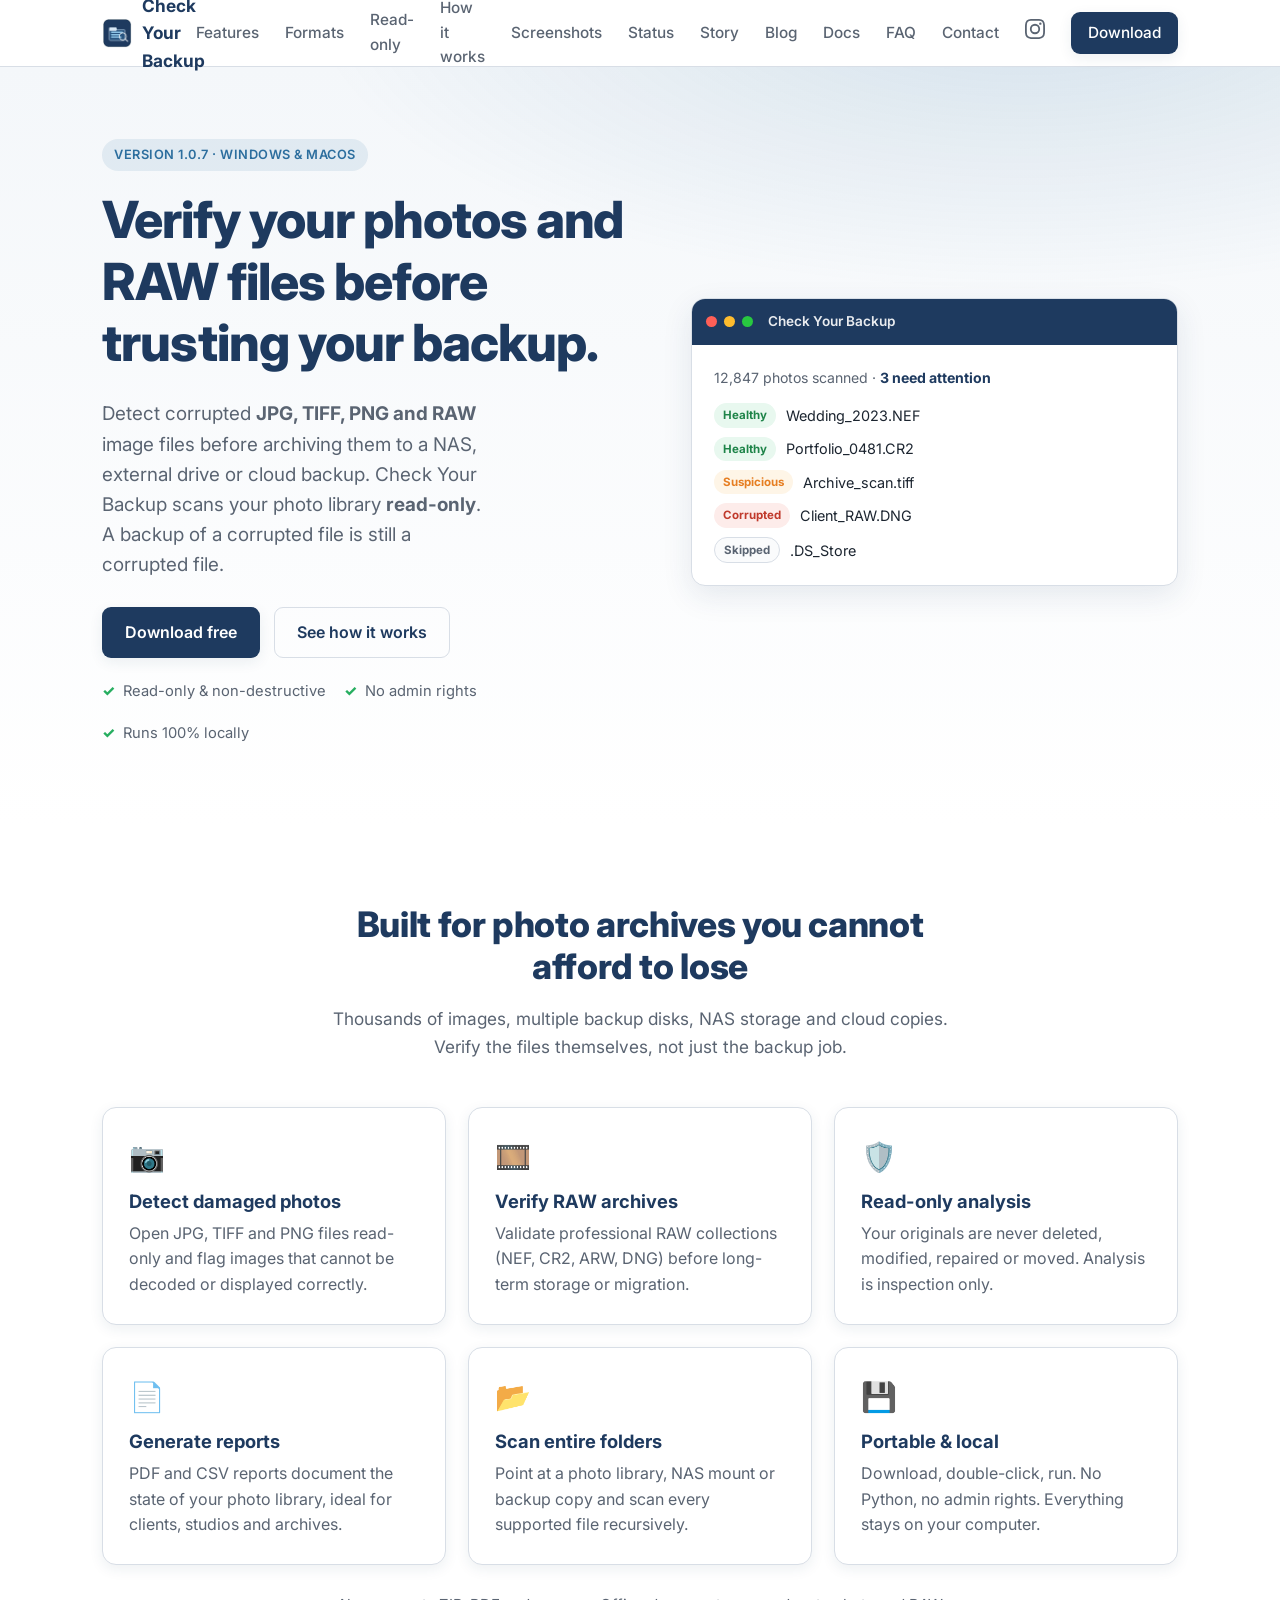
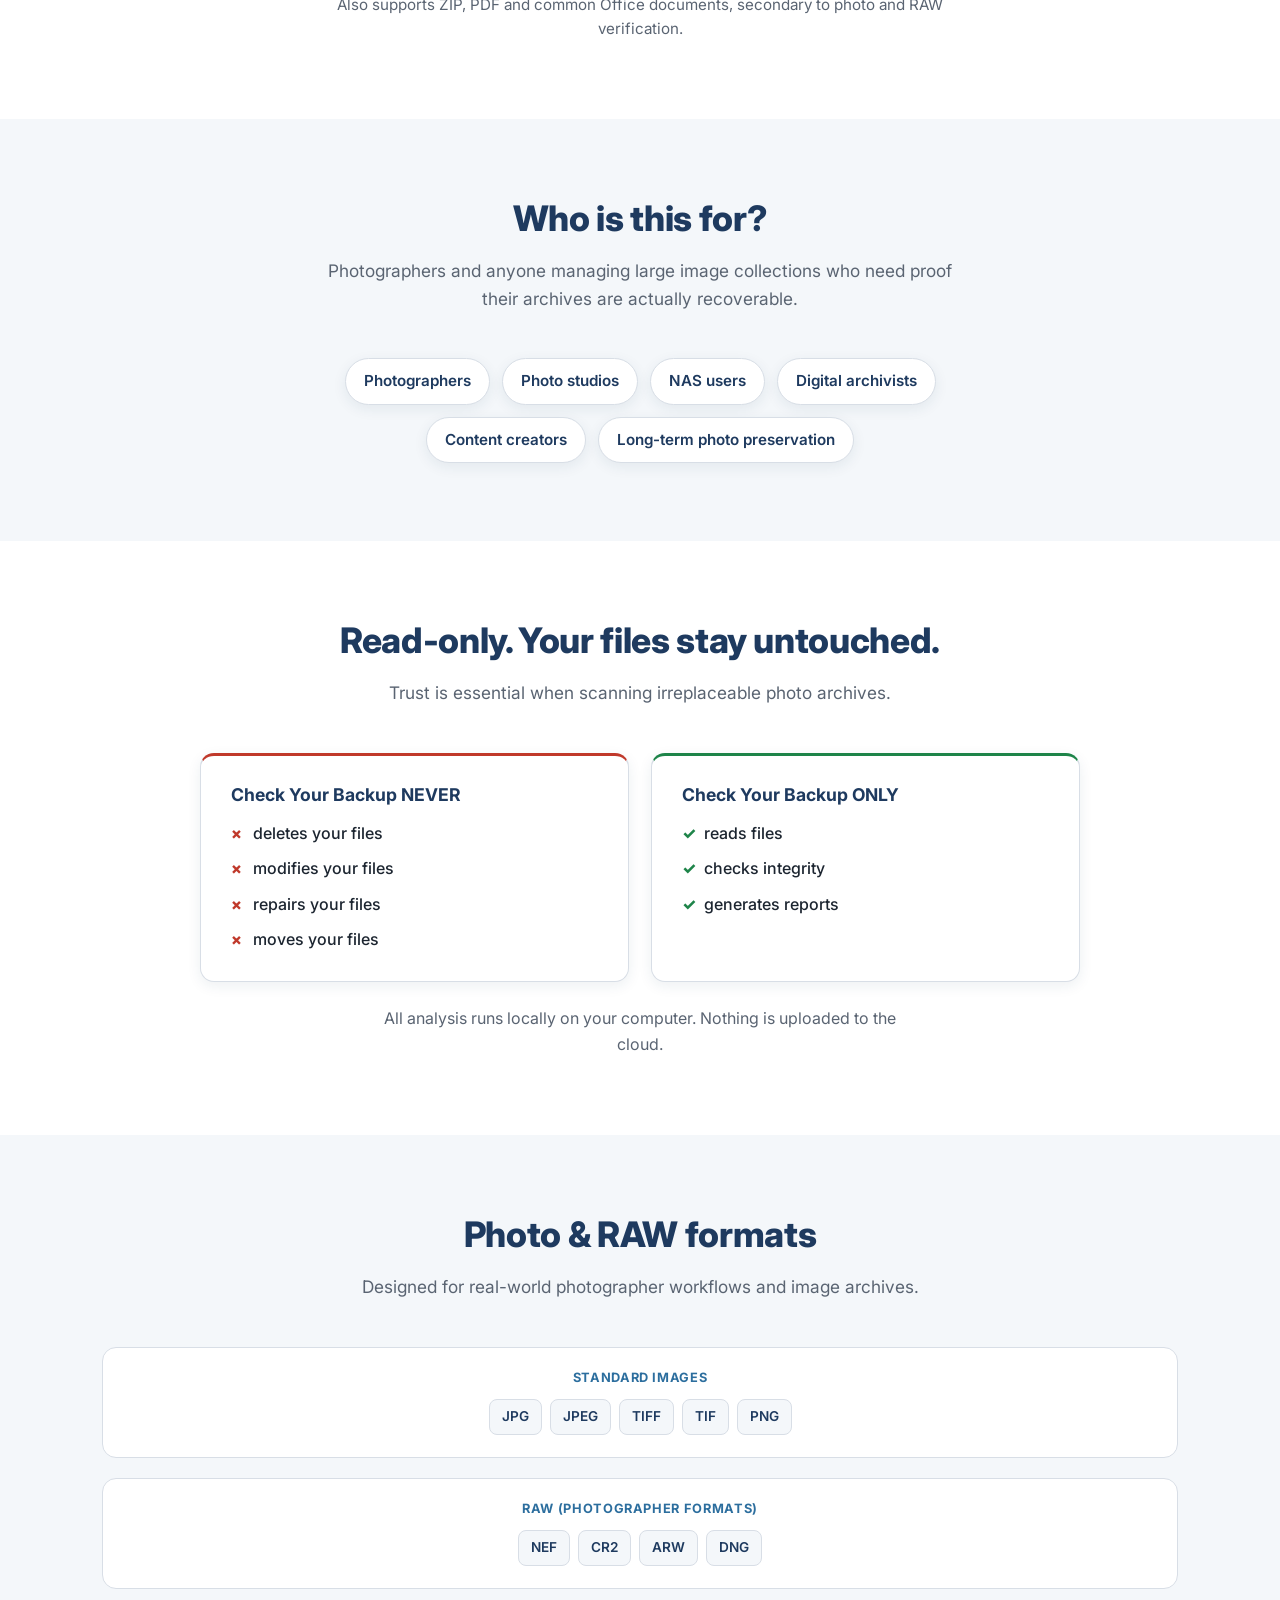
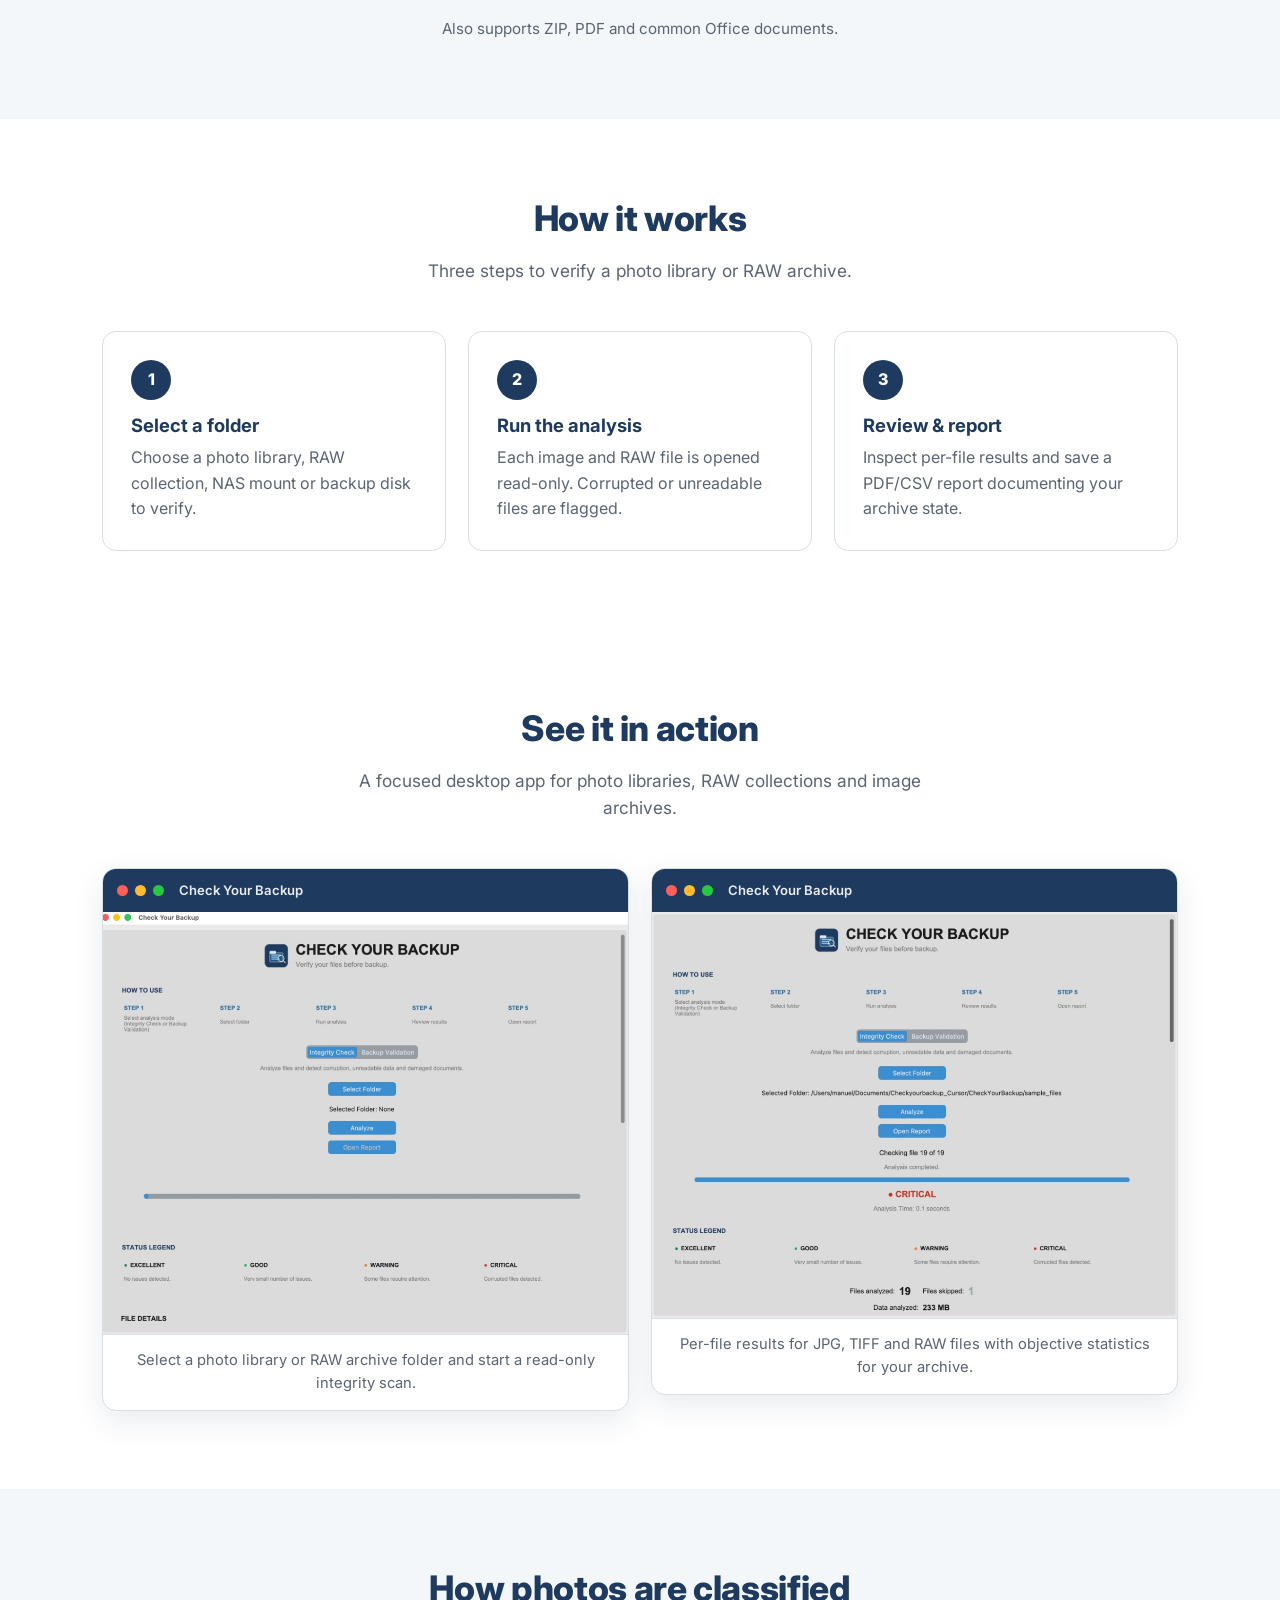
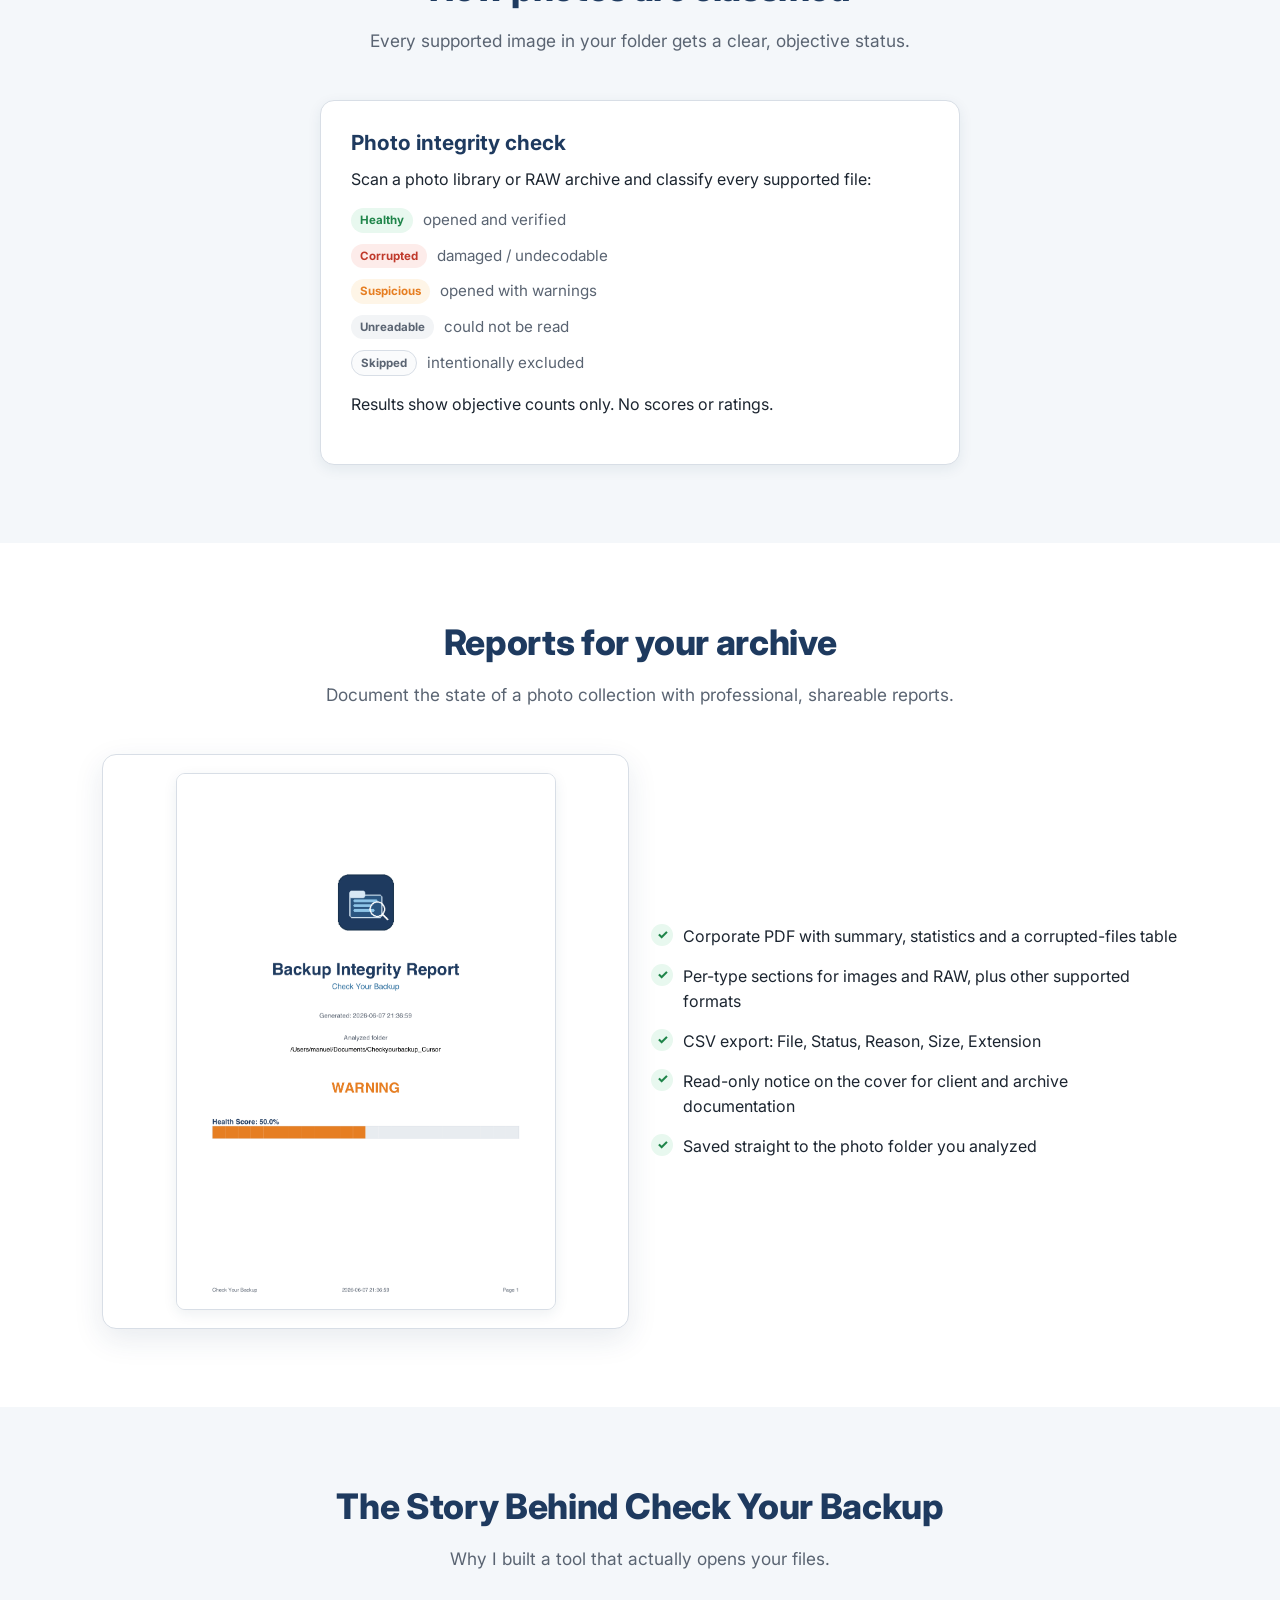
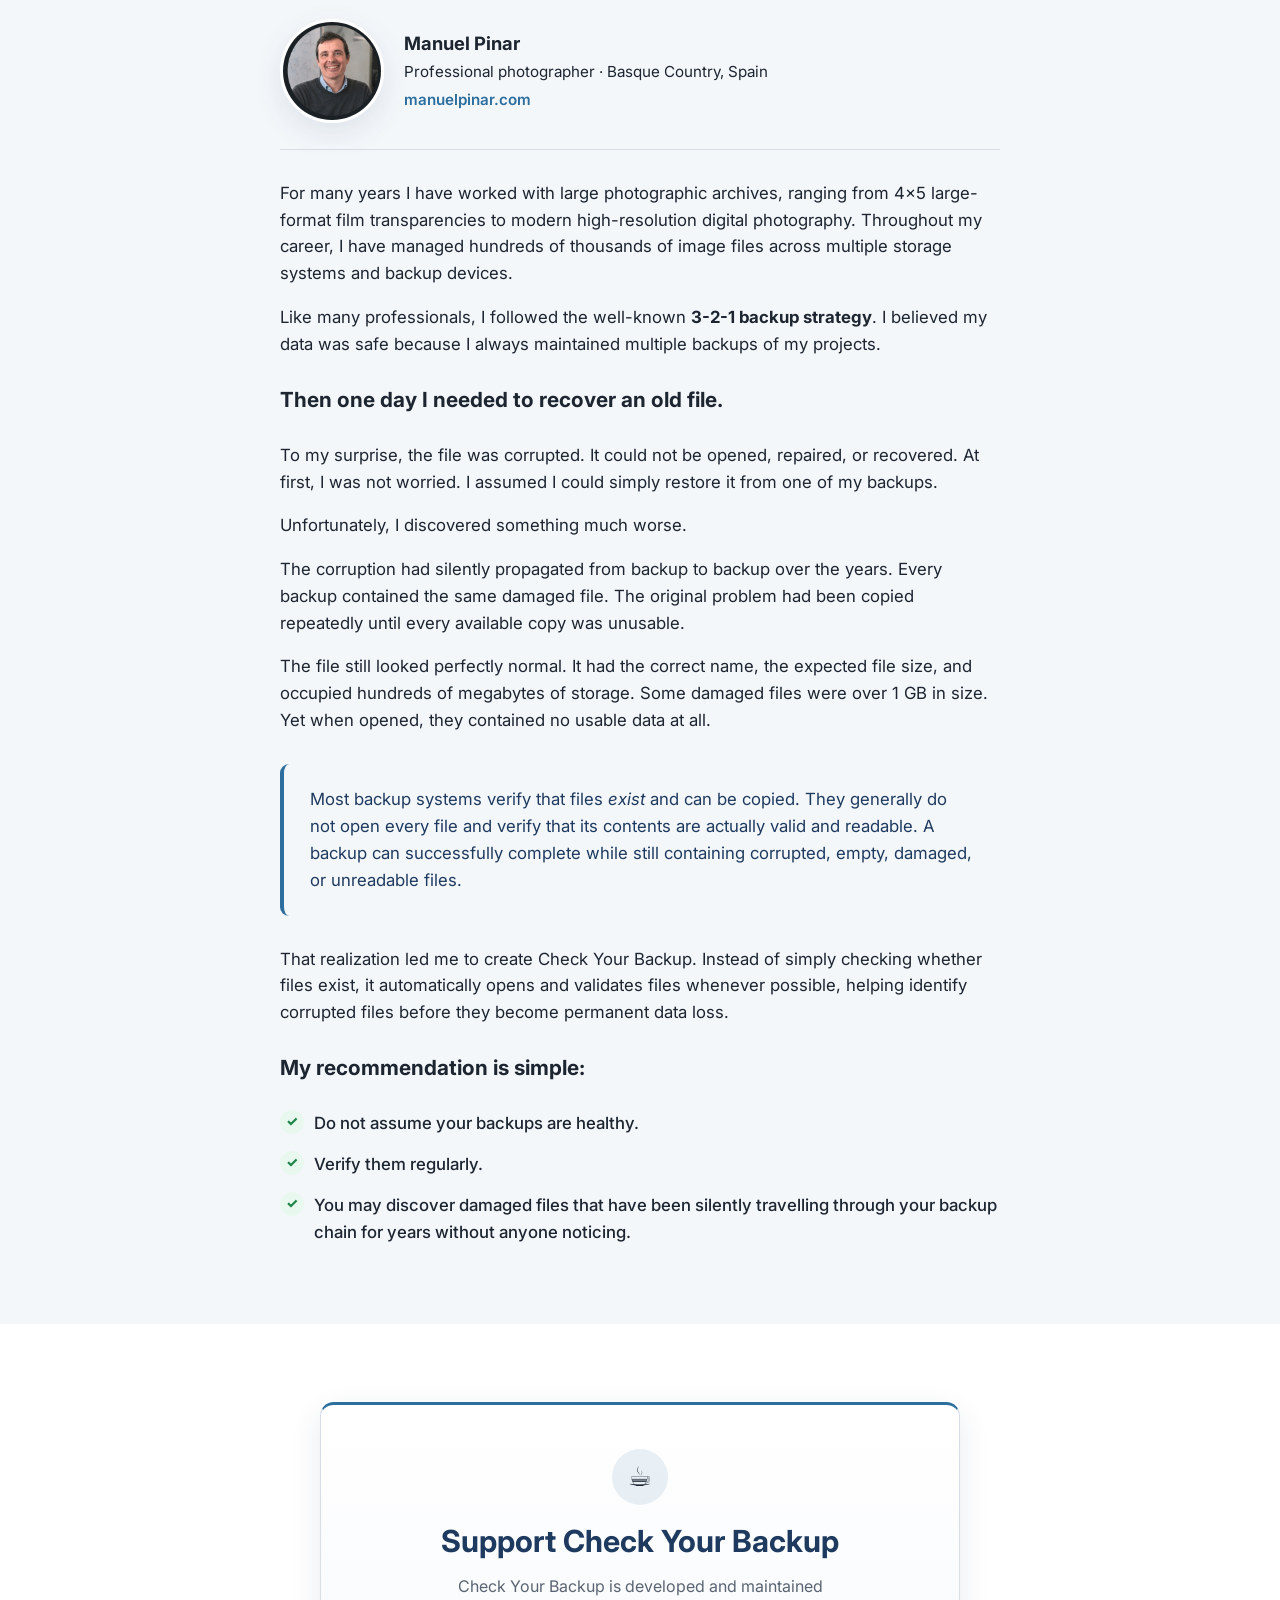
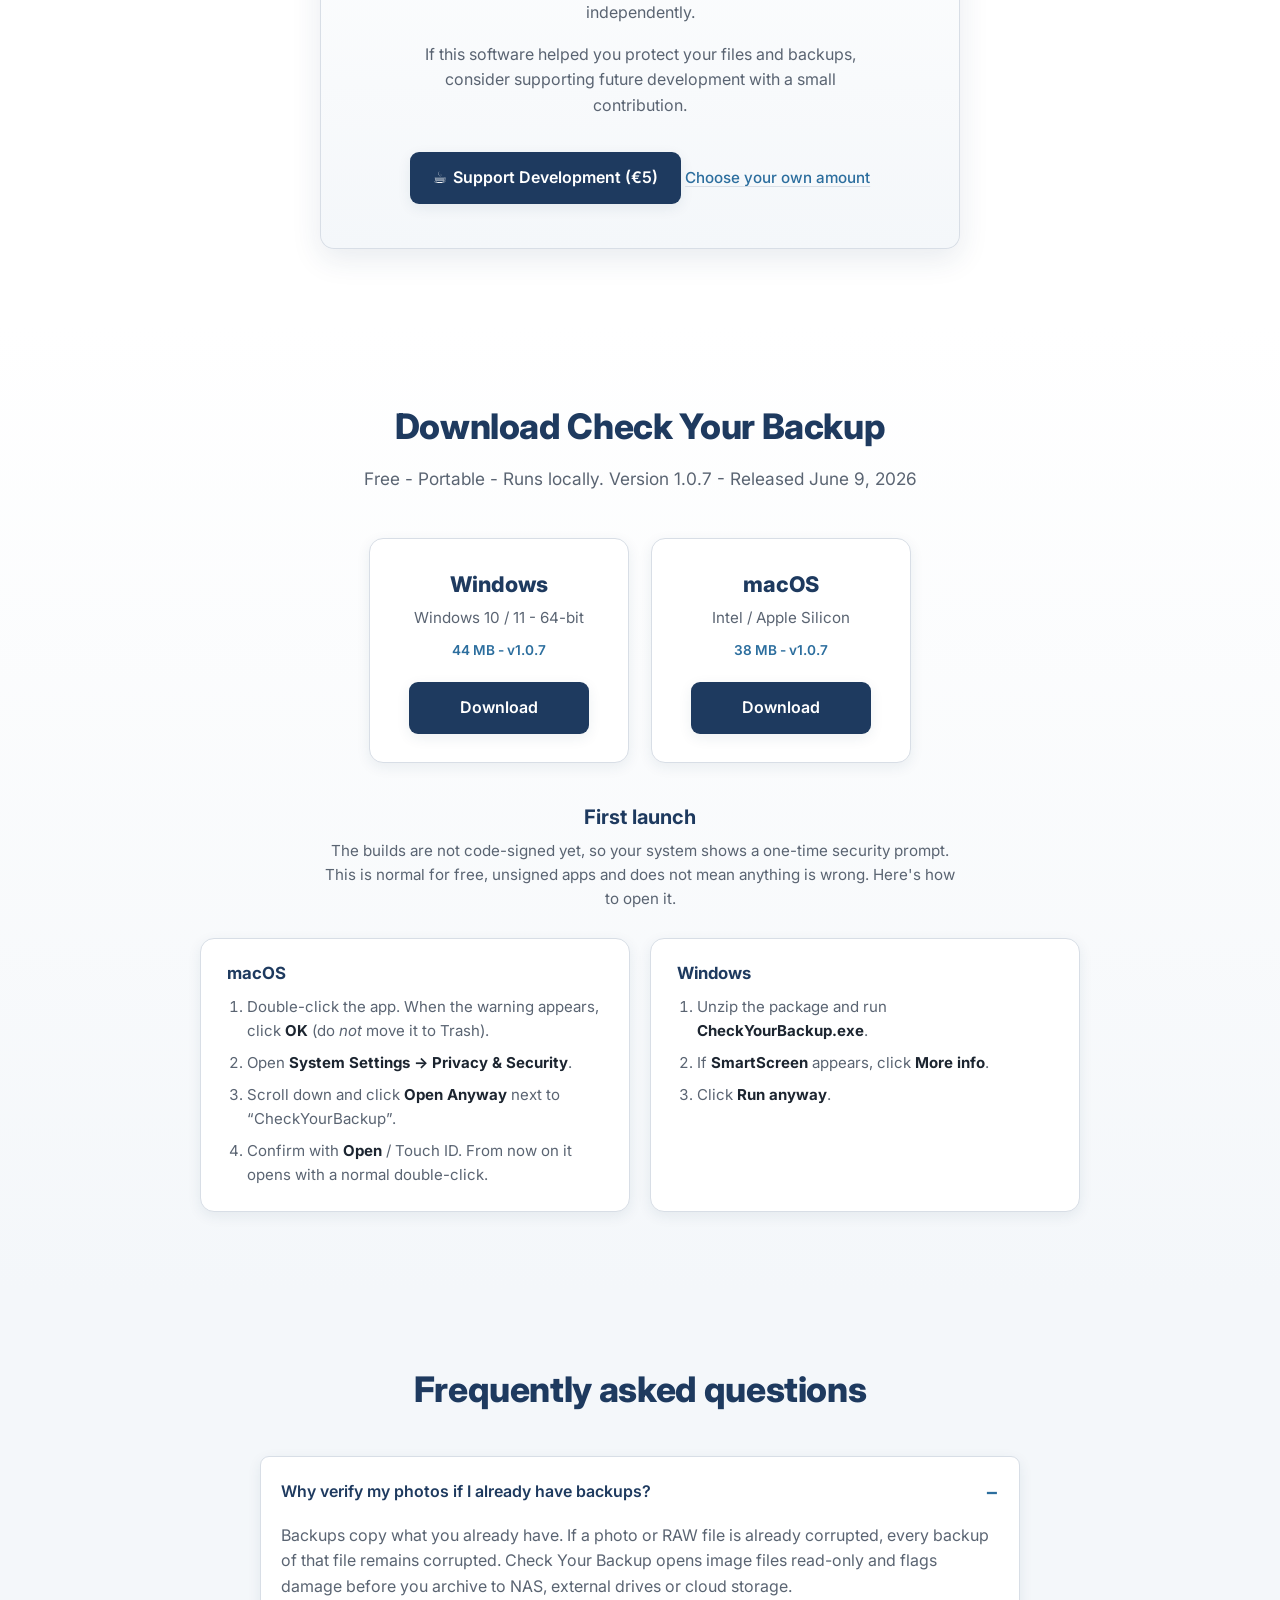
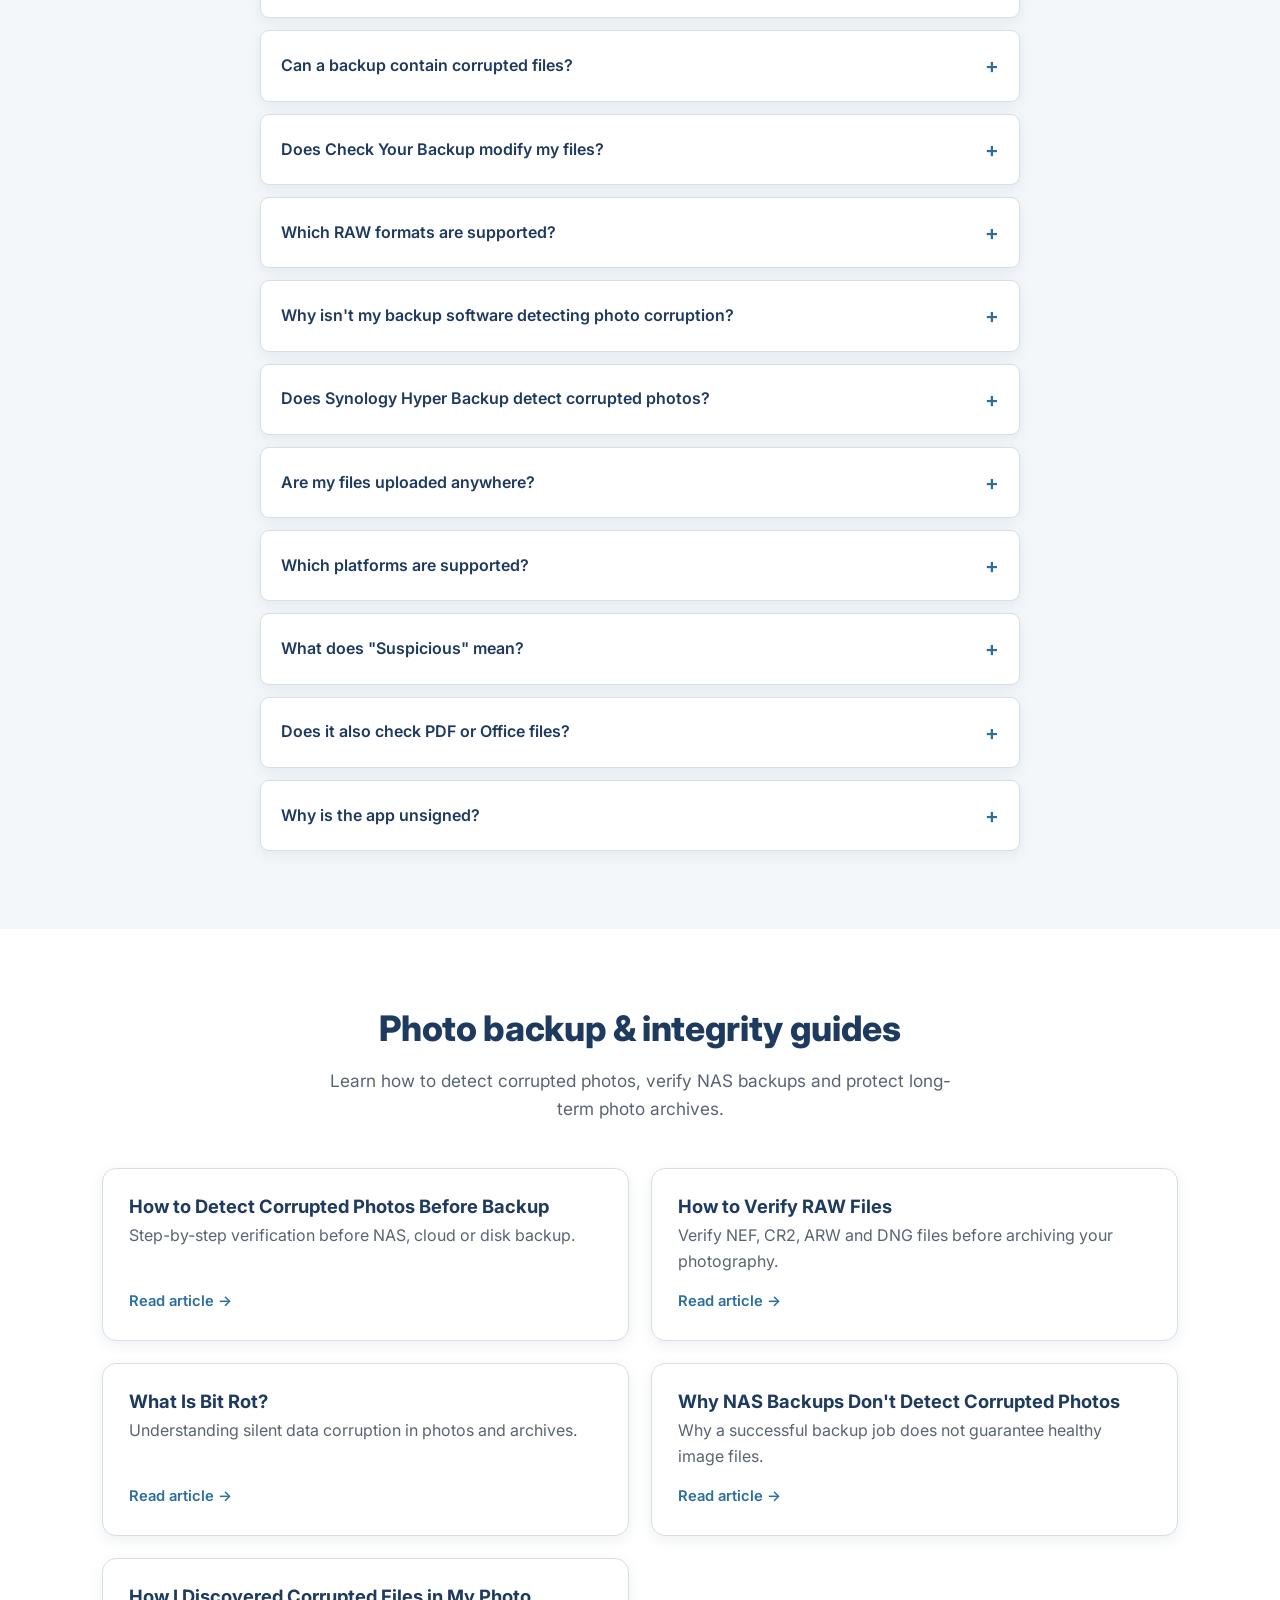
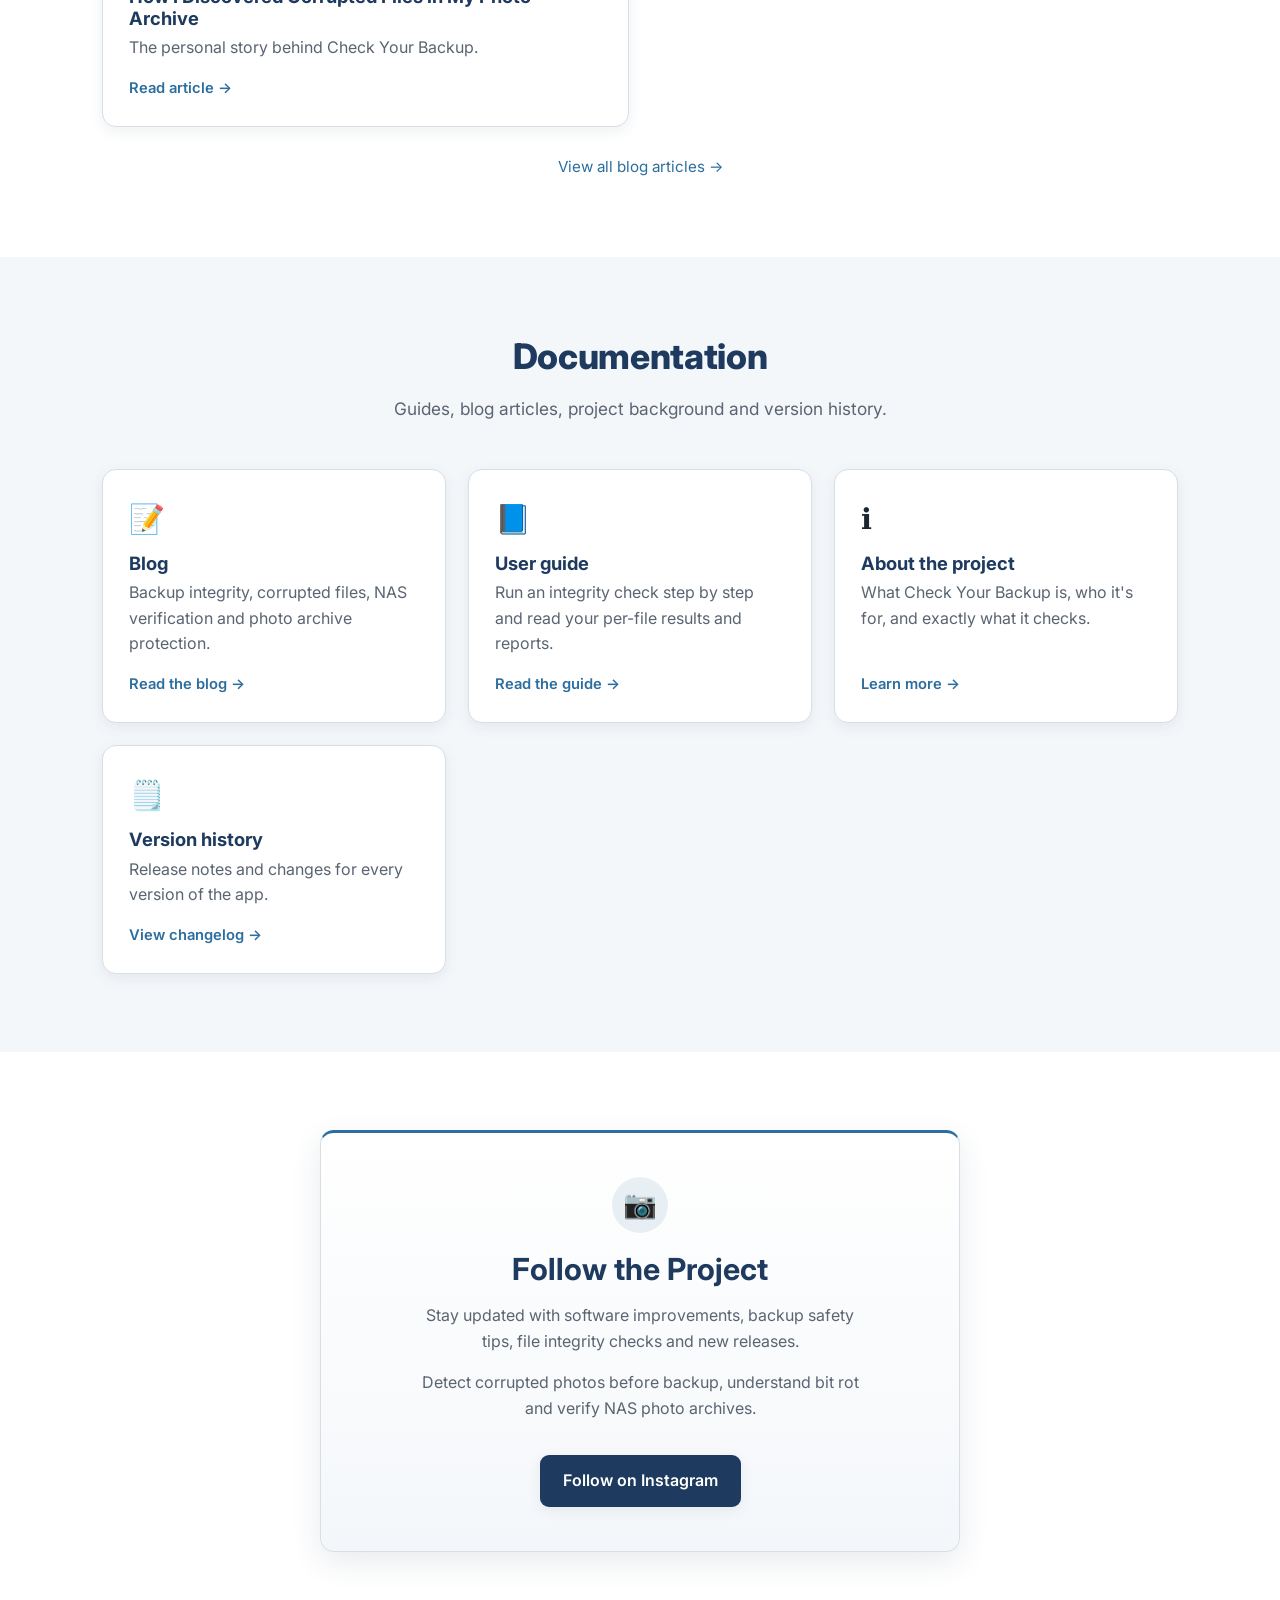
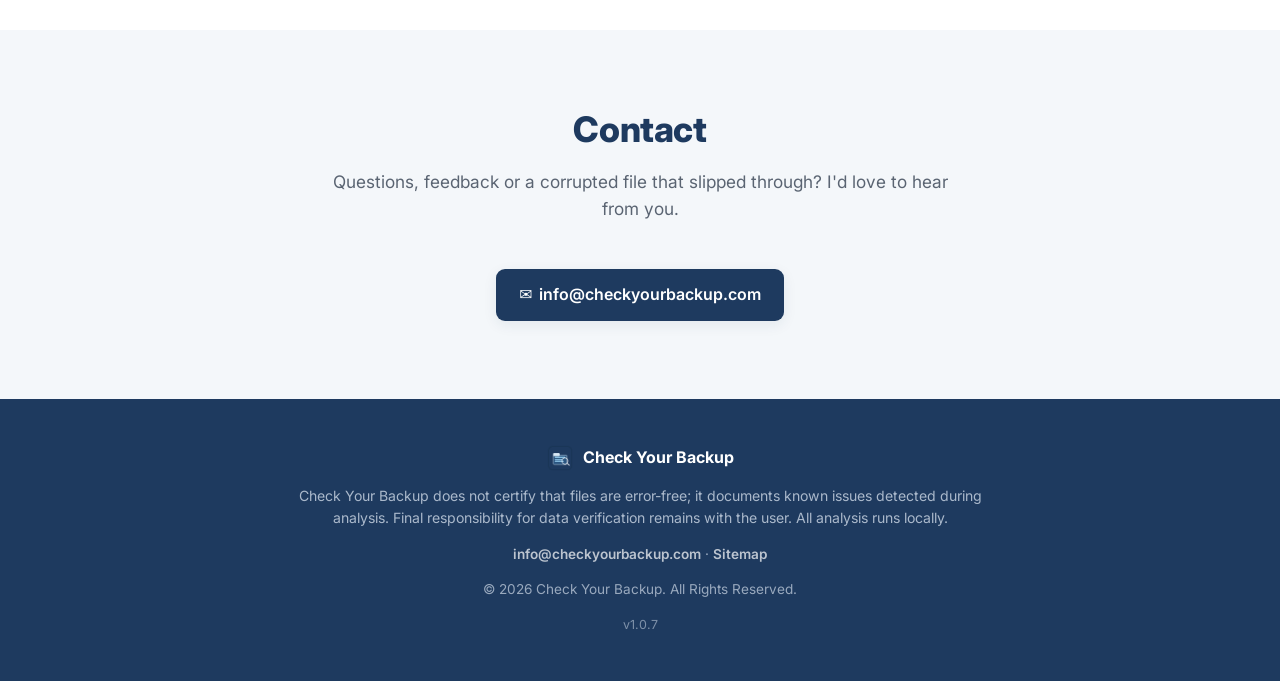
==== commit 31e80006: "Restore homepage marketing sections: blog, guides, Instagram, sitemap Add Blog nav link, Instagram h" ====
--- a/index.html
+++ b/index.html
@@ -239,9 +239,15 @@
         <a href="#screenshots">Screenshots</a>
         <a href="#status">Status</a>
         <a href="#story">Story</a>
+        <a href="blog/index.html">Blog</a>
         <a href="#docs">Docs</a>
         <a href="#faq">FAQ</a>
         <a href="#contact">Contact</a>
+        <a href="https://www.instagram.com/checkyourbackup/" target="_blank" rel="noopener noreferrer" aria-label="Follow Check Your Backup on Instagram">
+          <svg width="20" height="20" viewBox="0 0 24 24" fill="currentColor" aria-hidden="true">
+            <path d="M12 2.163c3.204 0 3.584.012 4.85.07 3.252.148 4.771 1.691 4.919 4.919.058 1.265.069 1.645.069 4.849 0 3.205-.012 3.584-.069 4.849-.149 3.225-1.664 4.771-4.919 4.919-1.266.058-1.644.07-4.85.07-3.204 0-3.584-.012-4.849-.07-3.26-.149-4.771-1.699-4.919-4.92-.058-1.265-.07-1.644-.07-4.849 0-3.204.013-3.583.07-4.849.149-3.227 1.664-4.771 4.919-4.919 1.266-.057 1.645-.069 4.849-.069zM12 0C8.741 0 8.333.014 7.053.072 2.695.272.273 2.69.073 7.052.014 8.333 0 8.741 0 12c0 3.259.014 3.668.072 4.948.2 4.358 2.618 6.78 6.98 6.98C8.333 23.986 8.741 24 12 24c3.259 0 3.668-.014 4.948-.072 4.354-.2 6.782-2.618 6.979-6.98.059-1.28.073-1.689.073-4.948 0-3.259-.014-3.667-.072-4.947-.196-4.354-2.617-6.78-6.979-6.98C15.668.014 15.259 0 12 0zm0 5.838a6.162 6.162 0 100 12.324 6.162 6.162 0 000-12.324zM12 16a4 4 0 110-8 4 4 0 010 8zm6.406-11.845a1.44 1.44 0 100 2.881 1.44 1.44 0 000-2.881z"/>
+          </svg>
+        </a>
         <a class="btn btn-primary btn-sm" href="#download">Download</a>
       </nav>
       <button class="nav-toggle" id="navToggle" aria-label="Toggle menu" aria-expanded="false">
@@ -750,14 +756,58 @@
     </div>
   </section>
 
+  <!-- Guides -->
+  <section class="section" id="guides">
+    <div class="container">
+      <div class="section-head">
+        <h2>Photo backup &amp; integrity guides</h2>
+        <p>Learn how to detect corrupted photos, verify NAS backups and protect long-term photo archives.</p>
+      </div>
+      <div class="grid grid-2">
+        <a class="doc-card" href="blog/how-to-detect-corrupted-photos-before-backup.html">
+          <h3>How to Detect Corrupted Photos Before Backup</h3>
+          <p>Step-by-step verification before NAS, cloud or disk backup.</p>
+          <span class="doc-link">Read article →</span>
+        </a>
+        <a class="doc-card" href="blog/how-to-verify-raw-files.html">
+          <h3>How to Verify RAW Files</h3>
+          <p>Verify NEF, CR2, ARW and DNG files before archiving your photography.</p>
+          <span class="doc-link">Read article →</span>
+        </a>
+        <a class="doc-card" href="blog/what-is-bit-rot.html">
+          <h3>What Is Bit Rot?</h3>
+          <p>Understanding silent data corruption in photos and archives.</p>
+          <span class="doc-link">Read article →</span>
+        </a>
+        <a class="doc-card" href="blog/why-nas-backups-dont-detect-corrupted-photos.html">
+          <h3>Why NAS Backups Don't Detect Corrupted Photos</h3>
+          <p>Why a successful backup job does not guarantee healthy image files.</p>
+          <span class="doc-link">Read article →</span>
+        </a>
+        <a class="doc-card" href="blog/how-i-discovered-corrupted-files-in-my-photo-archive.html">
+          <h3>How I Discovered Corrupted Files in My Photo Archive</h3>
+          <p>The personal story behind Check Your Backup.</p>
+          <span class="doc-link">Read article →</span>
+        </a>
+      </div>
+      <p class="section-footnote"><a href="blog/index.html">View all blog articles →</a></p>
+    </div>
+  </section>
+
   <!-- Documentation -->
-  <section class="section" id="docs">
+  <section class="section section-alt" id="docs">
     <div class="container">
       <div class="section-head">
         <h2>Documentation</h2>
-        <p>Guides, project background and version history.</p>
+        <p>Guides, blog articles, project background and version history.</p>
       </div>
       <div class="grid grid-3">
+        <a class="doc-card" href="blog/index.html">
+          <div class="card-icon">📝</div>
+          <h3>Blog</h3>
+          <p>Backup integrity, corrupted files, NAS verification and photo archive protection.</p>
+          <span class="doc-link">Read the blog →</span>
+        </a>
         <a class="doc-card" href="docs/user-guide.html">
           <div class="card-icon">📘</div>
           <h3>User guide</h3>
@@ -775,6 +825,27 @@
           <h3>Version history</h3>
           <p>Release notes and changes for every version of the app.</p>
           <span class="doc-link">View changelog →</span>
+        </a>
+      </div>
+    </div>
+  </section>
+
+  <!-- Follow the Project -->
+  <section class="section" id="follow">
+    <div class="container">
+      <div class="support-card">
+        <div class="support-icon" aria-hidden="true">📷</div>
+        <h2>Follow the Project</h2>
+        <p>
+          Stay updated with software improvements, backup safety tips, file integrity checks
+          and new releases.
+        </p>
+        <p>
+          Detect corrupted photos before backup, understand bit rot and verify NAS photo archives.
+        </p>
+        <a class="btn btn-primary support-btn"
+           href="https://www.instagram.com/checkyourbackup/" target="_blank" rel="noopener noreferrer">
+          Follow on Instagram
         </a>
       </div>
     </div>
@@ -809,6 +880,7 @@
       </p>
       <p class="footer-meta">
         <a href="mailto:info@checkyourbackup.com" class="footer-link">info@checkyourbackup.com</a>
+        · <a href="sitemap.xml" class="footer-link">Sitemap</a>
       </p>
       <p class="footer-meta">© <span id="year">2026</span> Check Your Backup. All Rights Reserved.</p>
       <p class="footer-meta footer-version">v<span id="footerVersion">1.0.7</span></p>
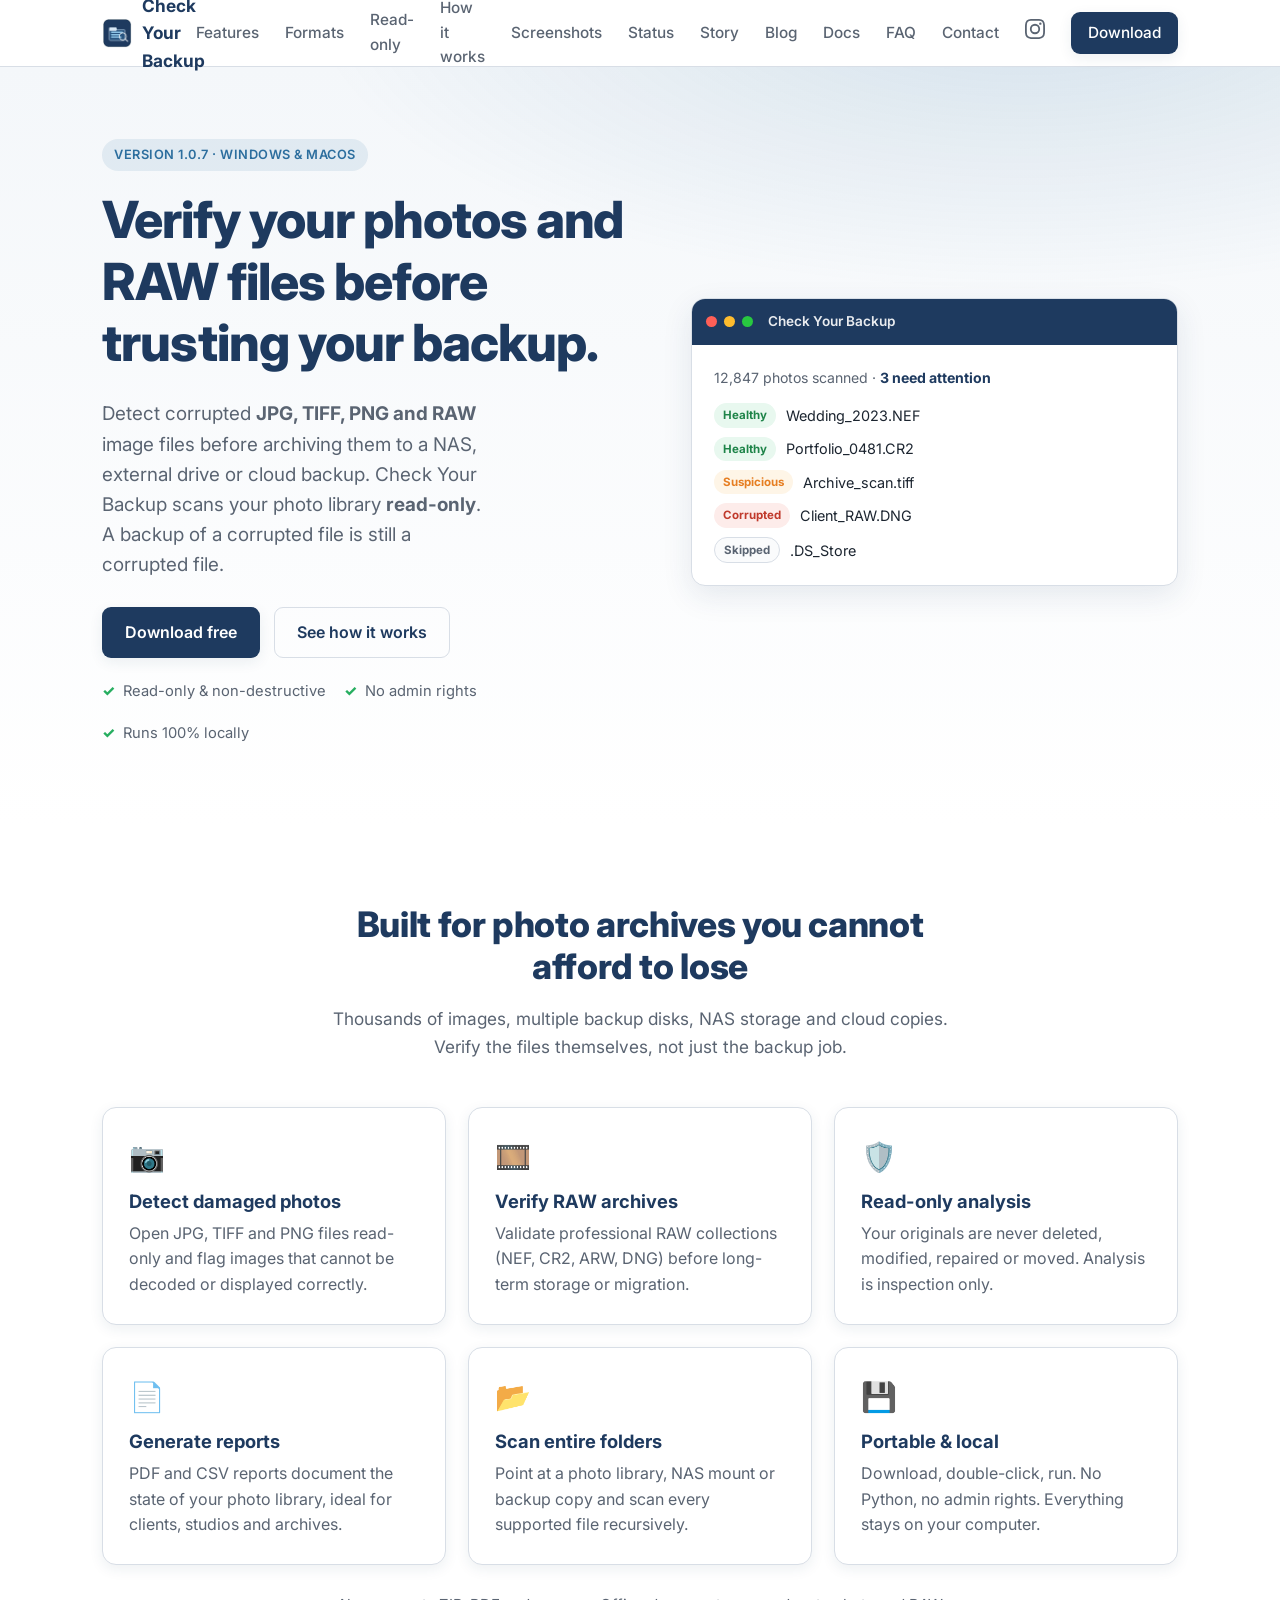
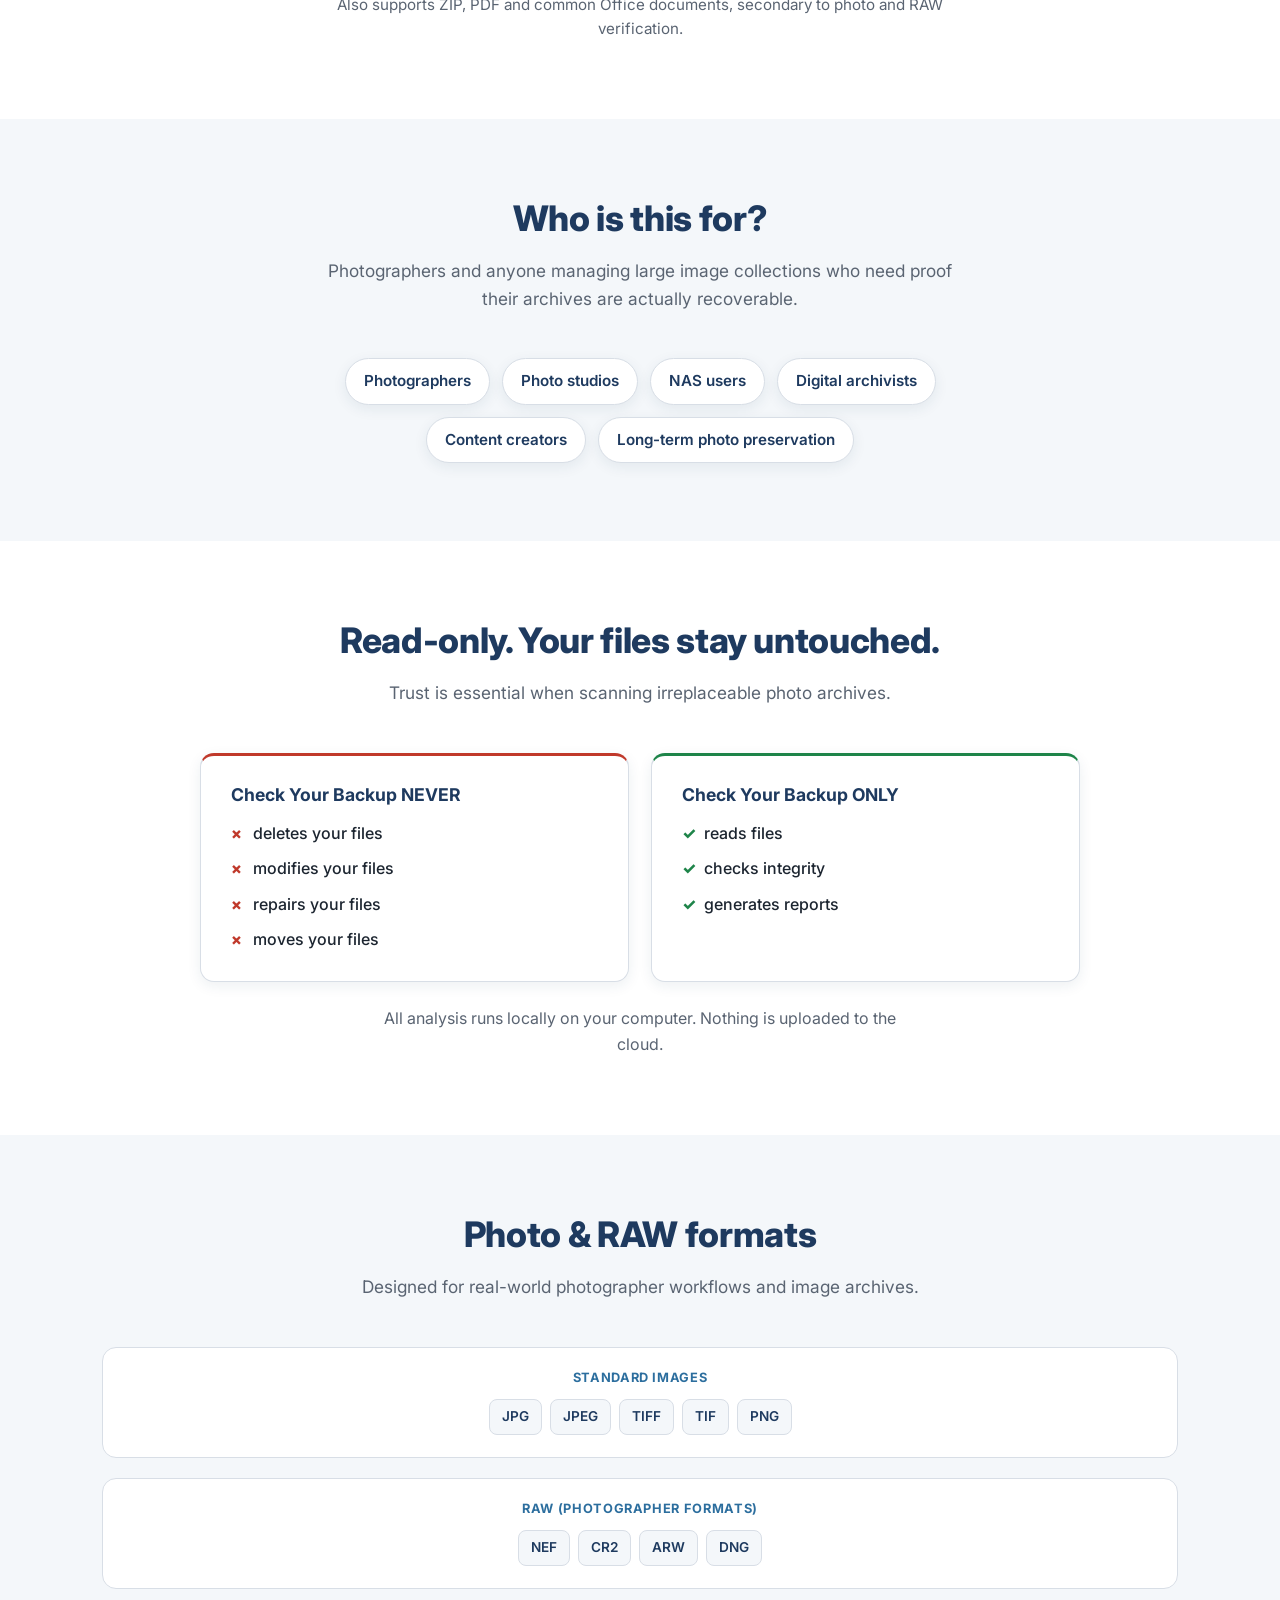
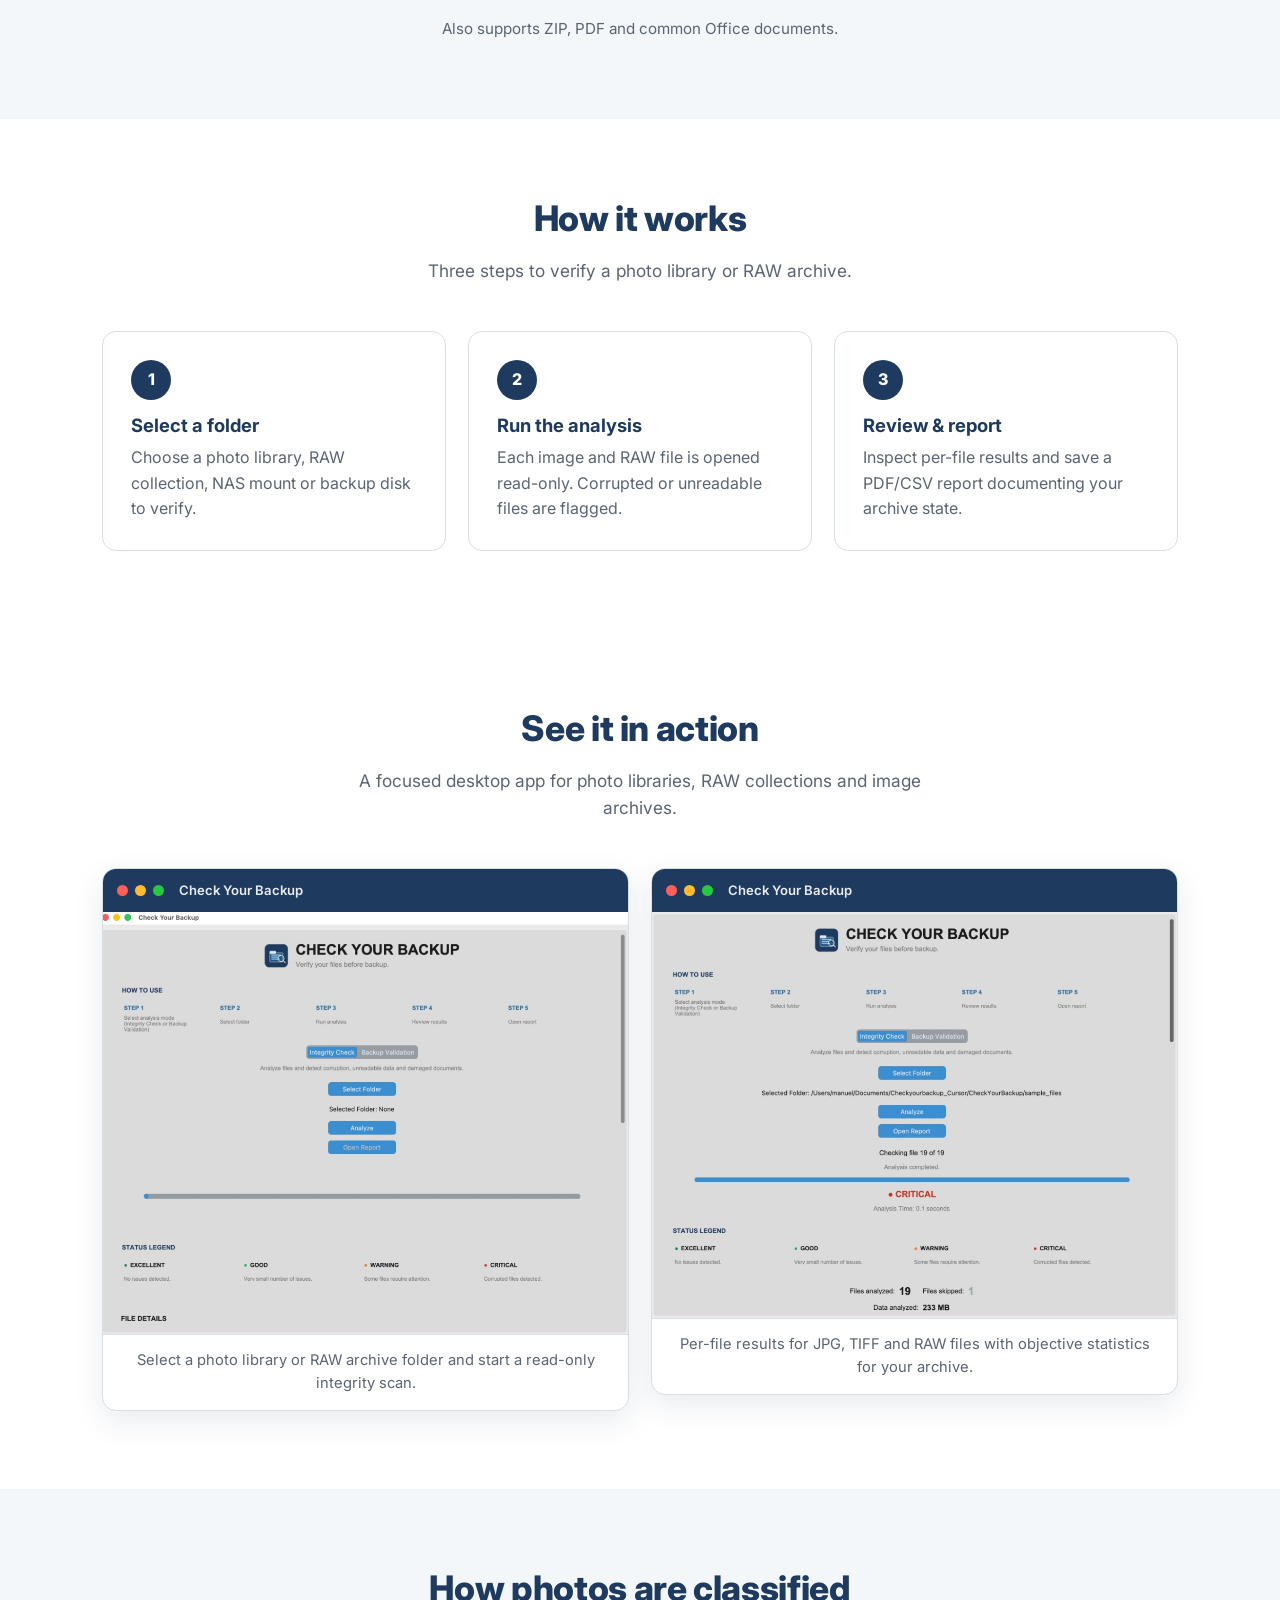
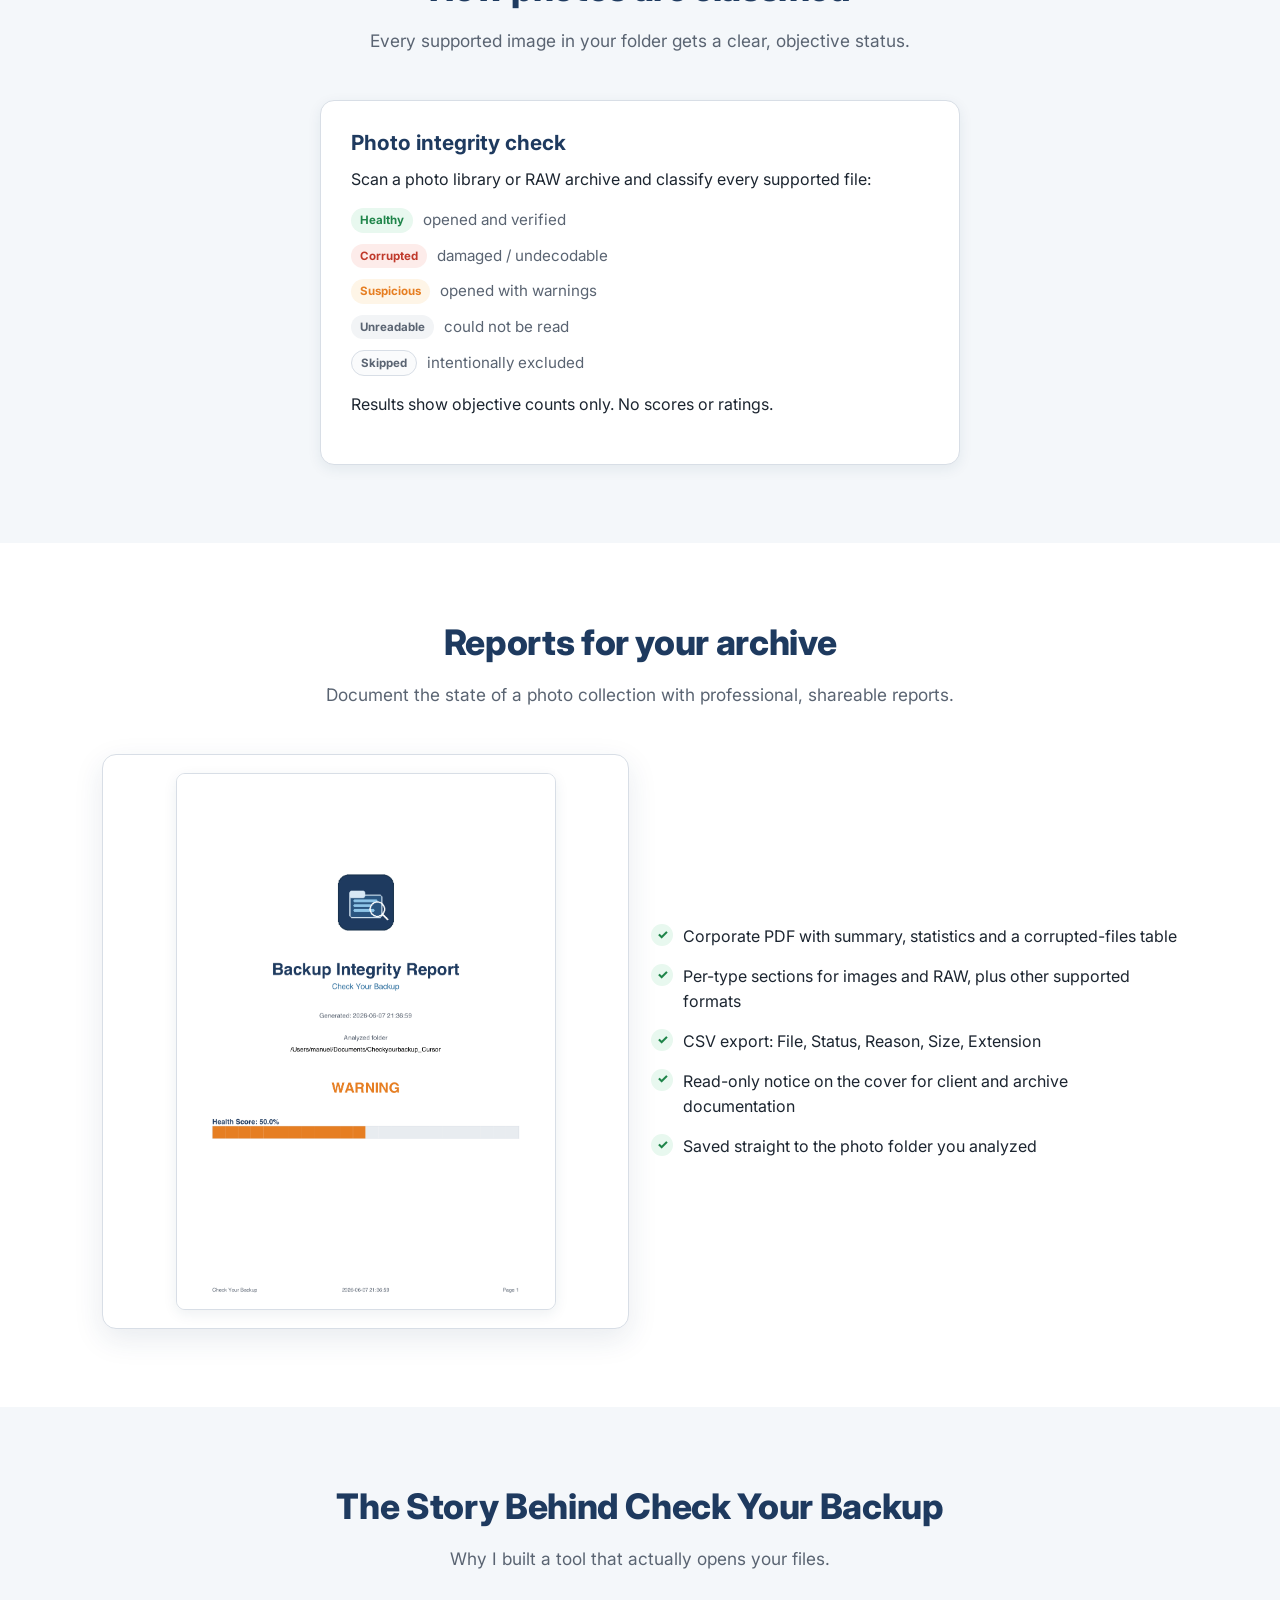
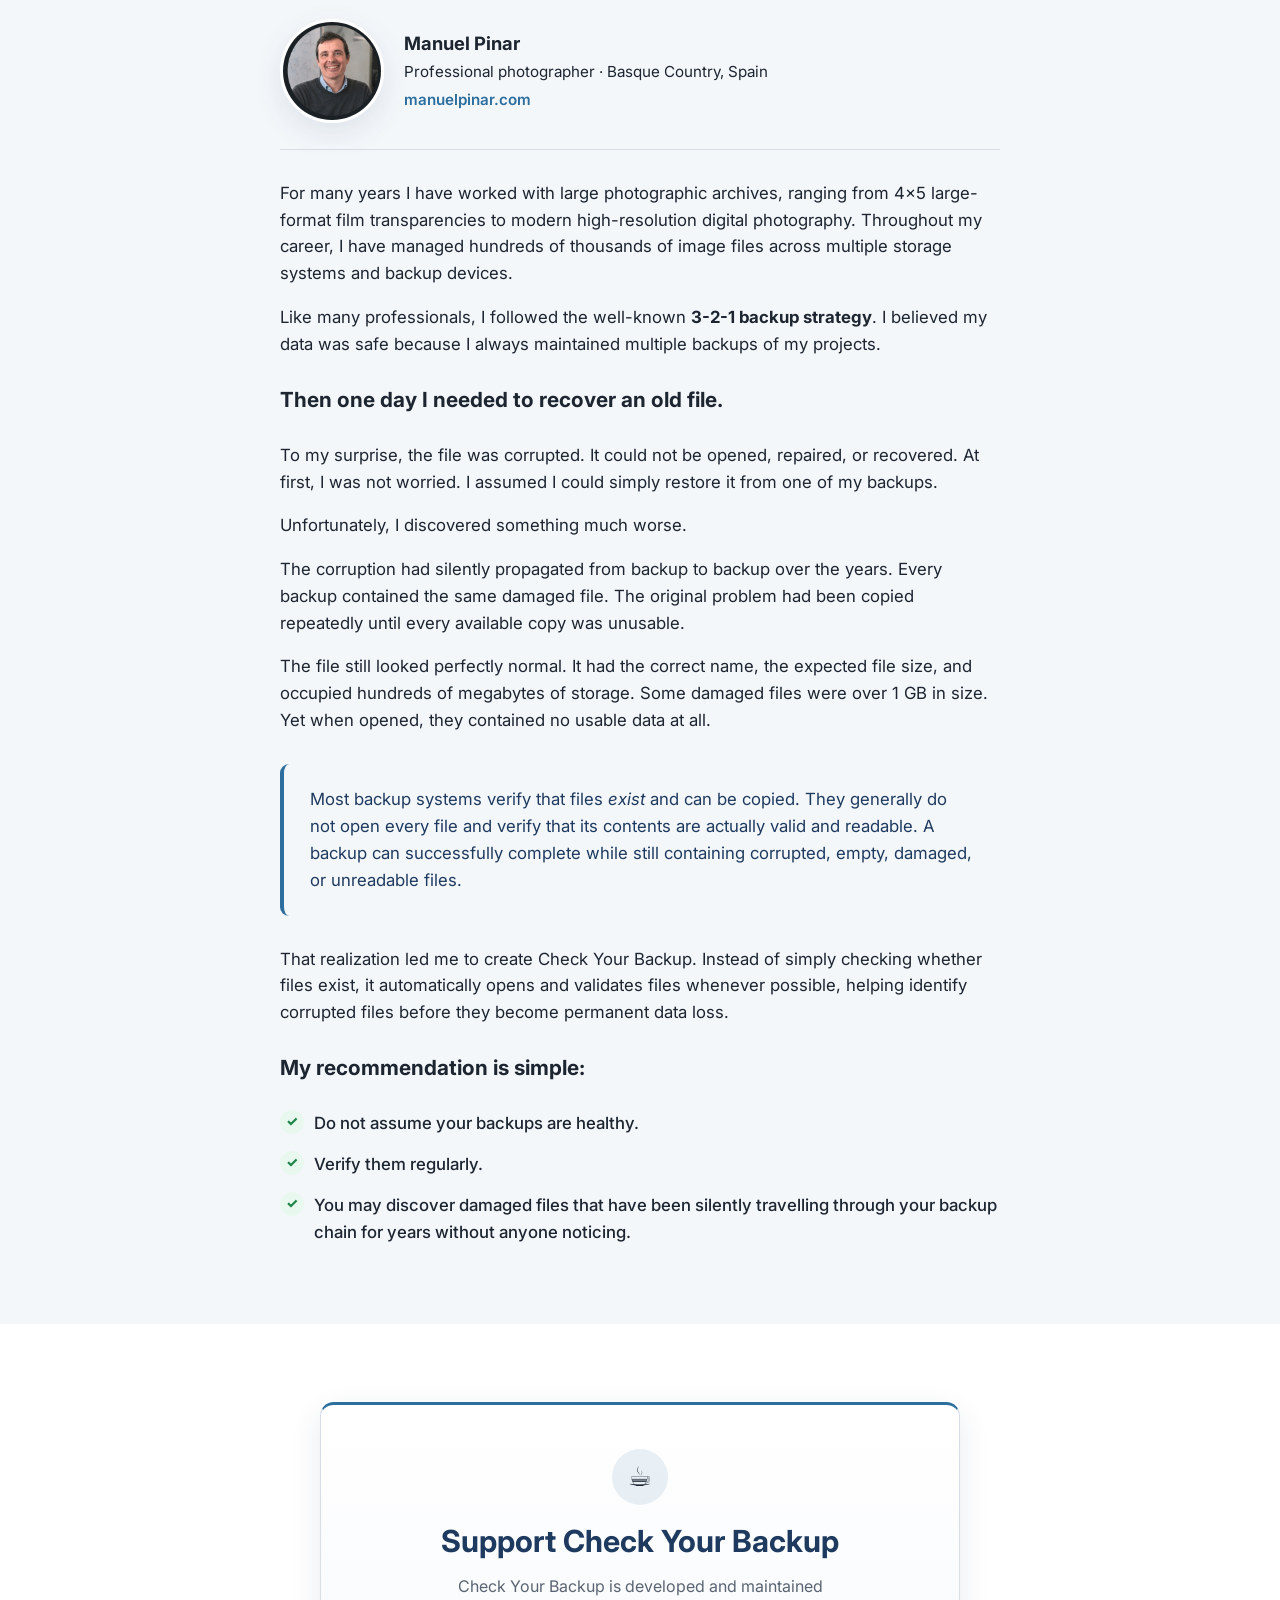
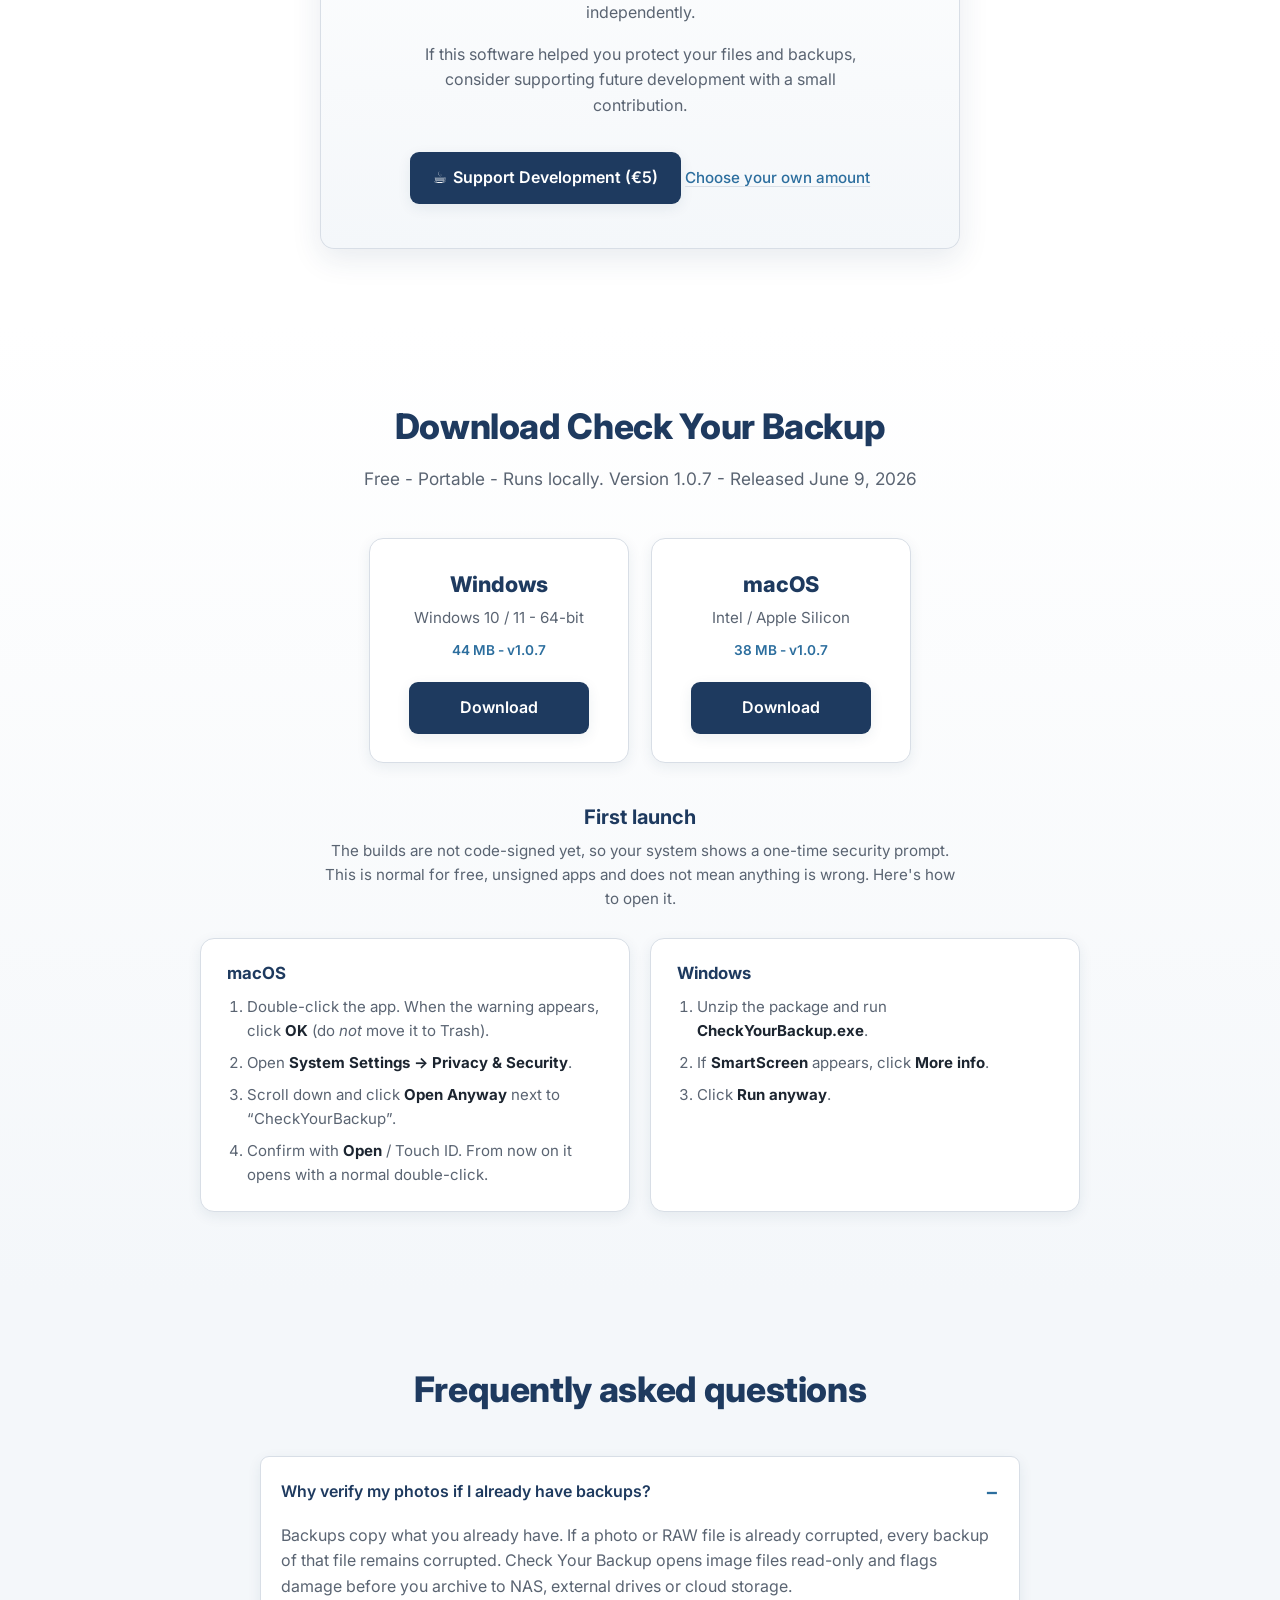
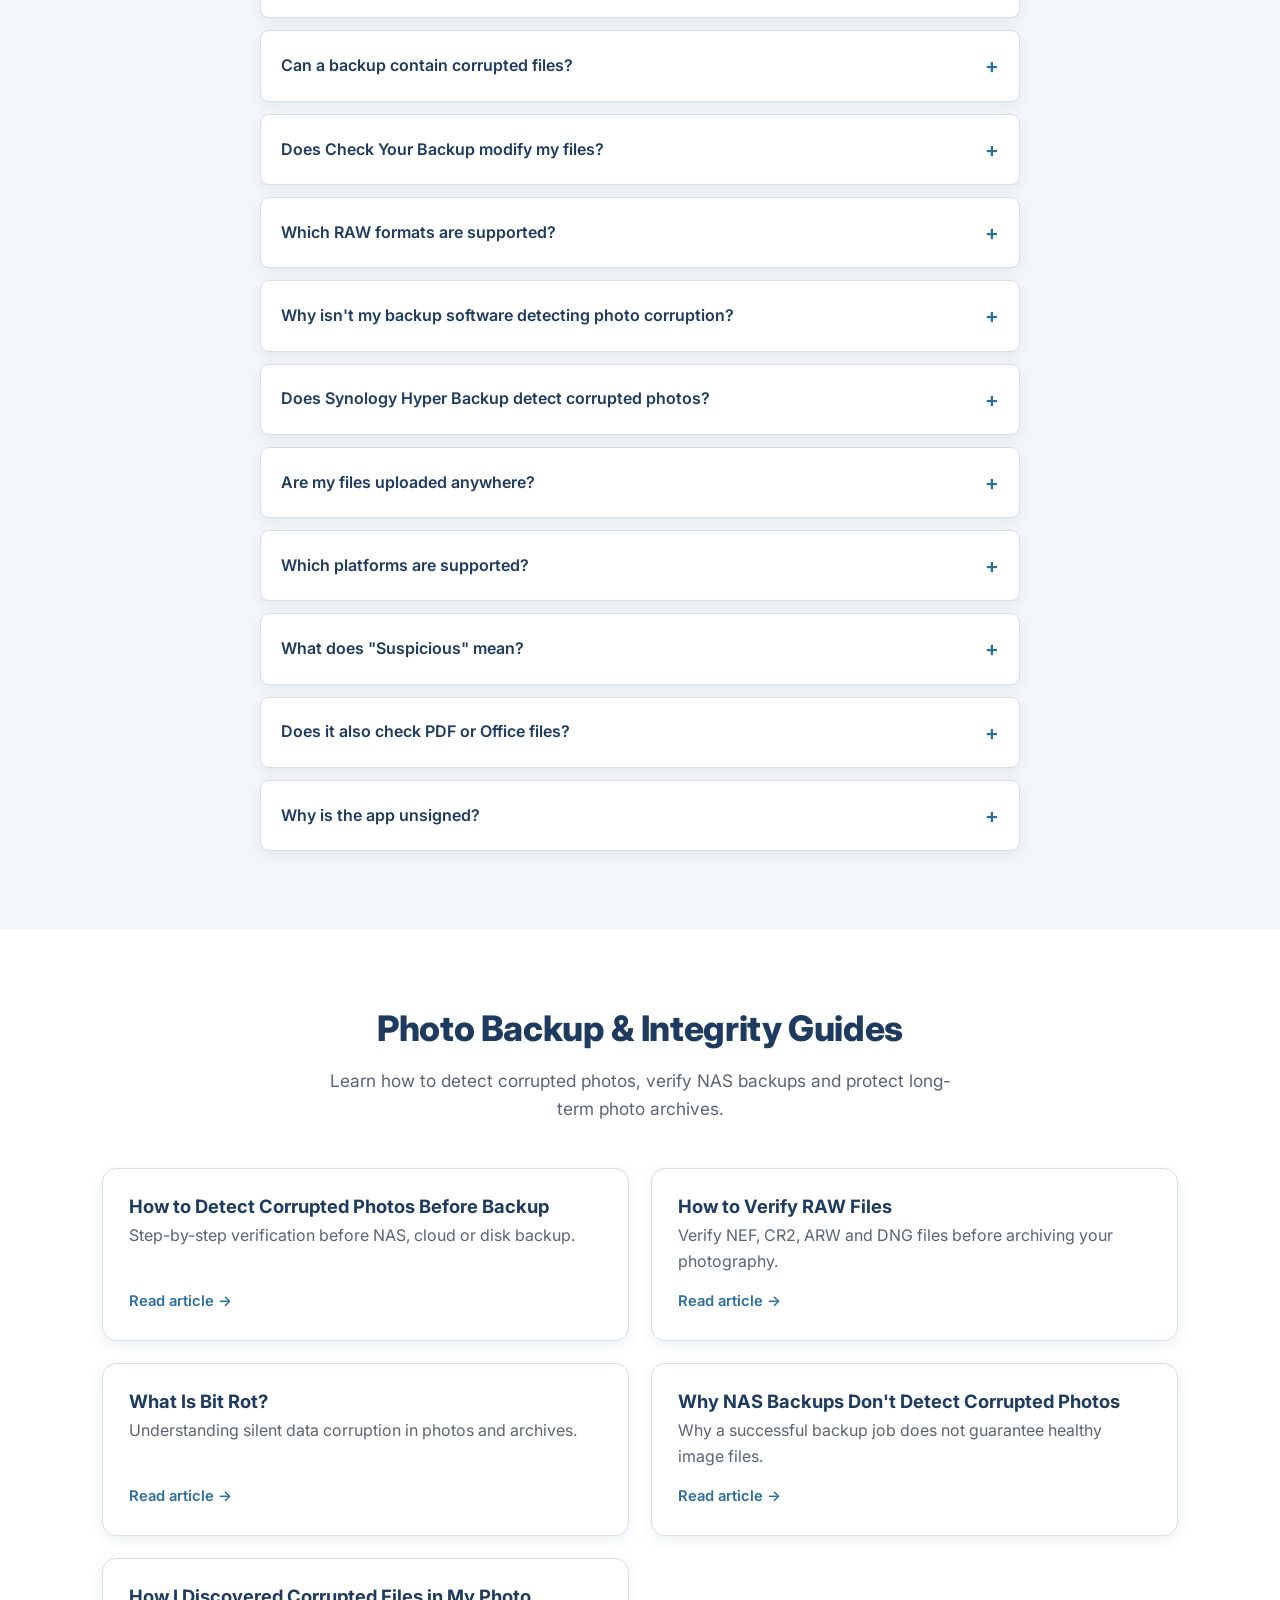
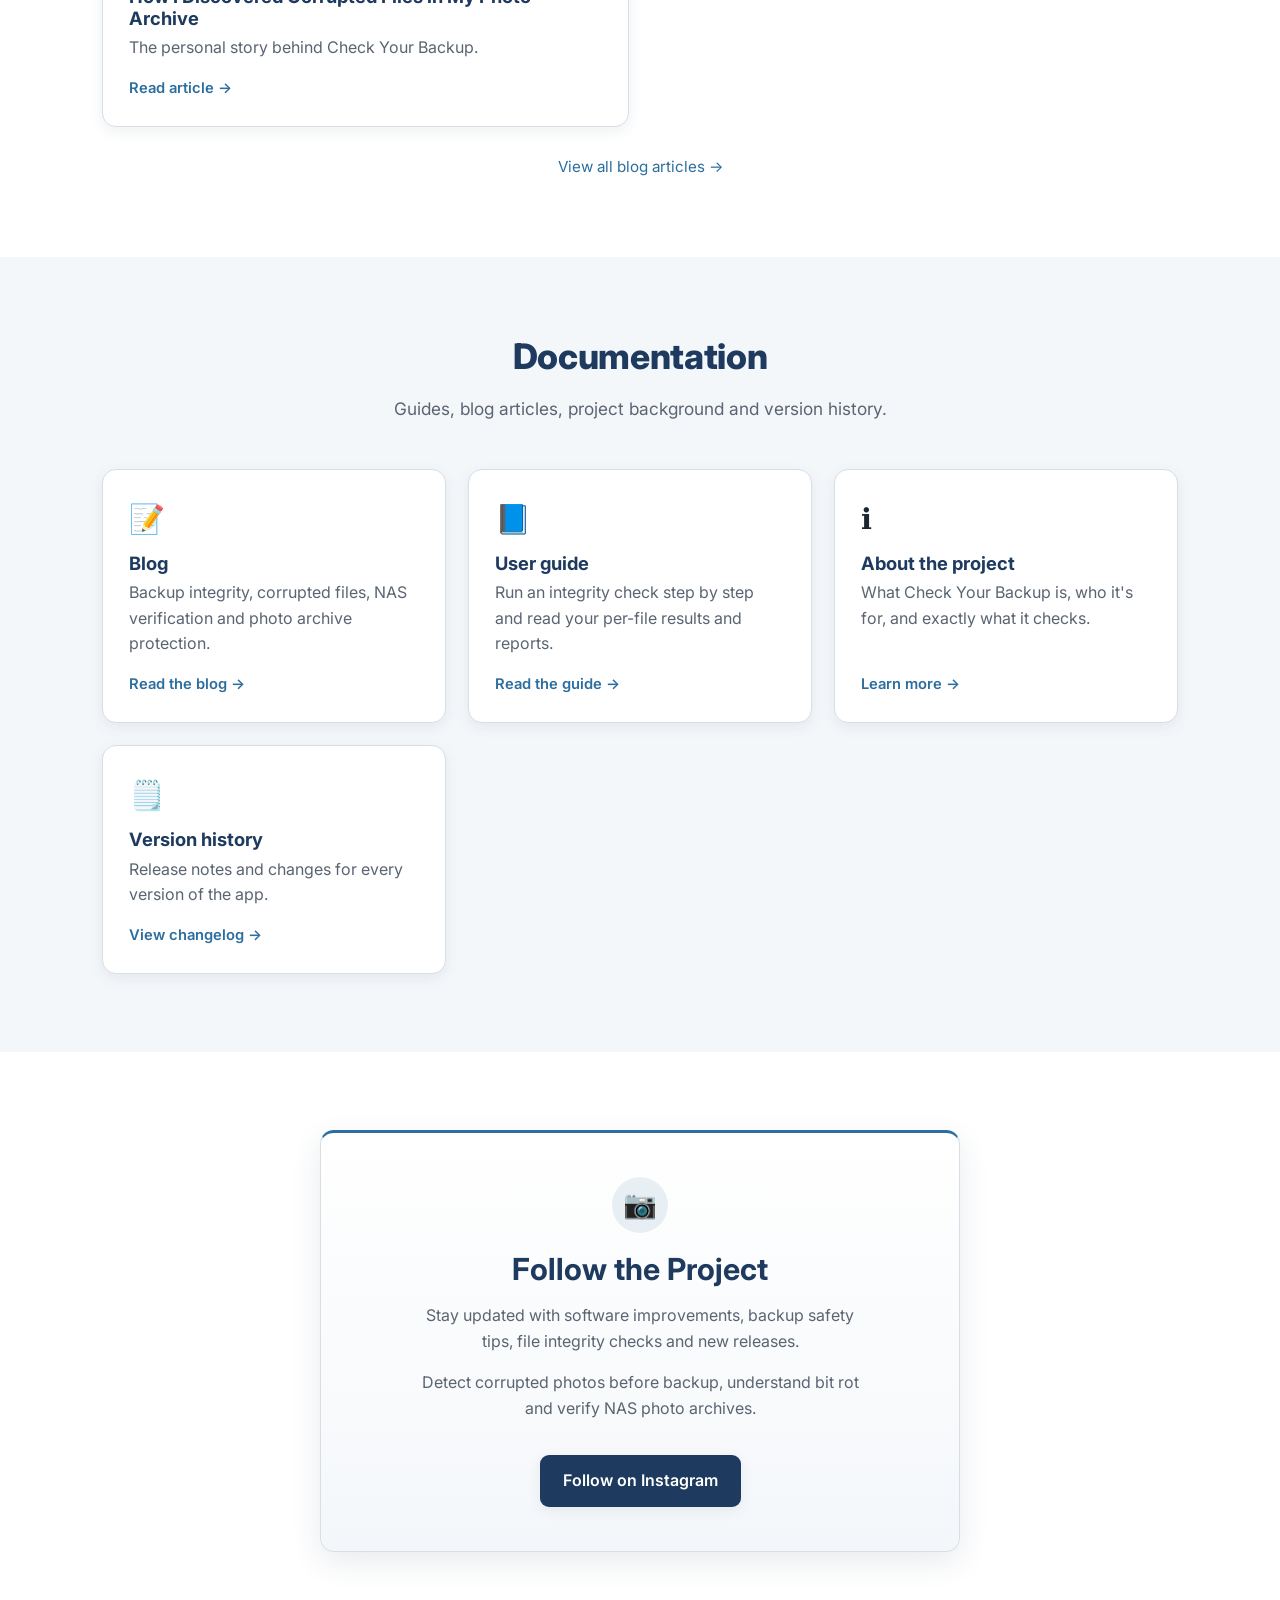
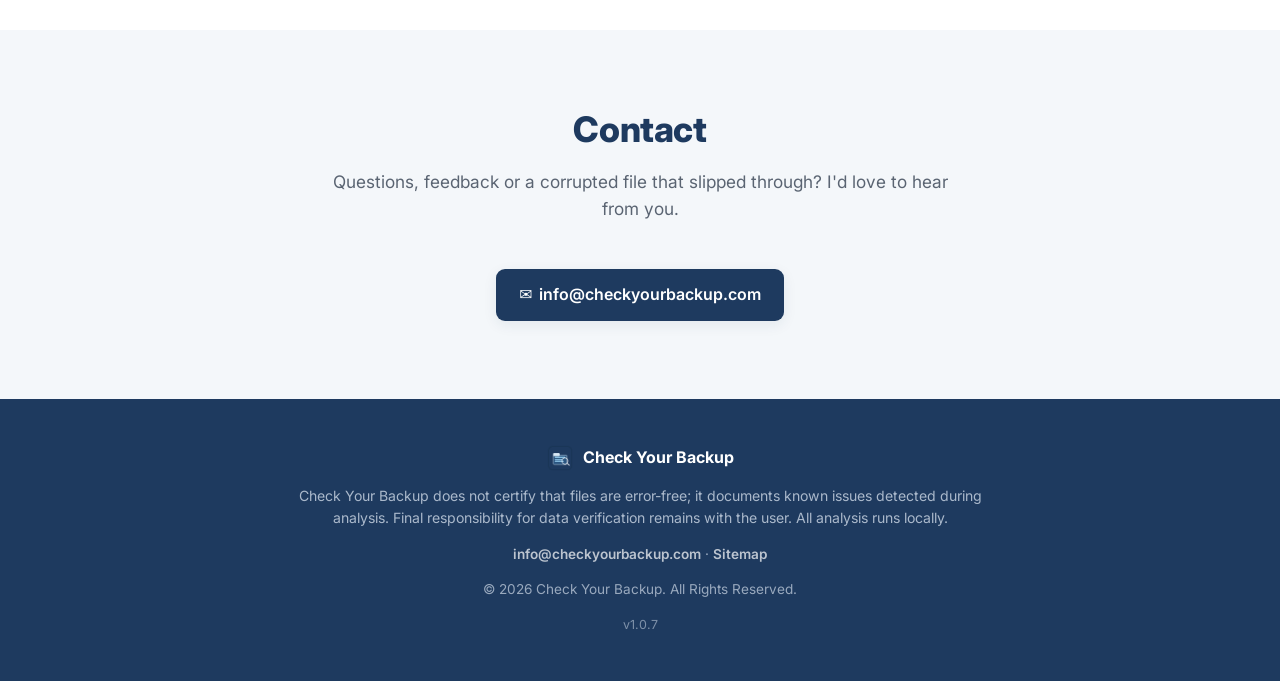
==== commit e05b2f6d: "Title-case guides section heading for consistency Co-authored-by: CheckYourBackup <CheckYourBackup@u" ====
--- a/index.html
+++ b/index.html
@@ -760,7 +760,7 @@
   <section class="section" id="guides">
     <div class="container">
       <div class="section-head">
-        <h2>Photo backup &amp; integrity guides</h2>
+        <h2>Photo Backup &amp; Integrity Guides</h2>
         <p>Learn how to detect corrupted photos, verify NAS backups and protect long-term photo archives.</p>
       </div>
       <div class="grid grid-2">
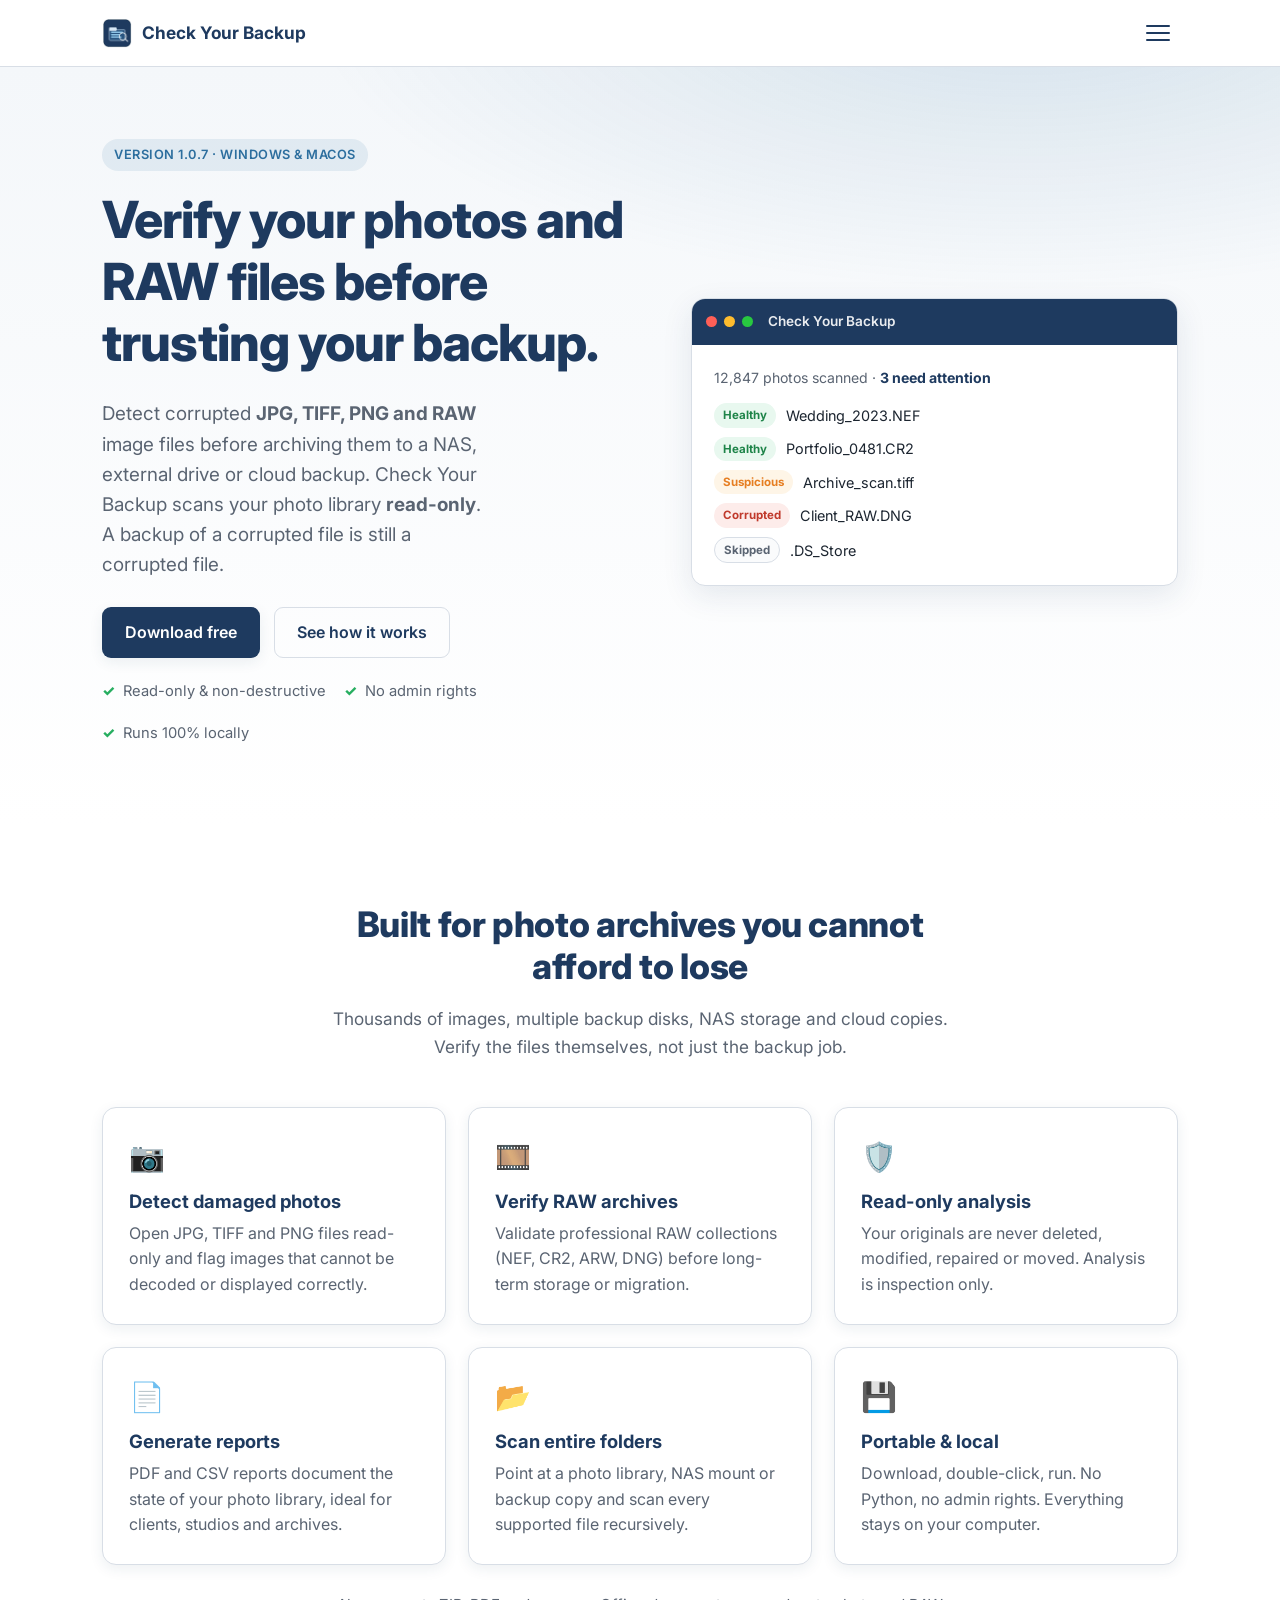
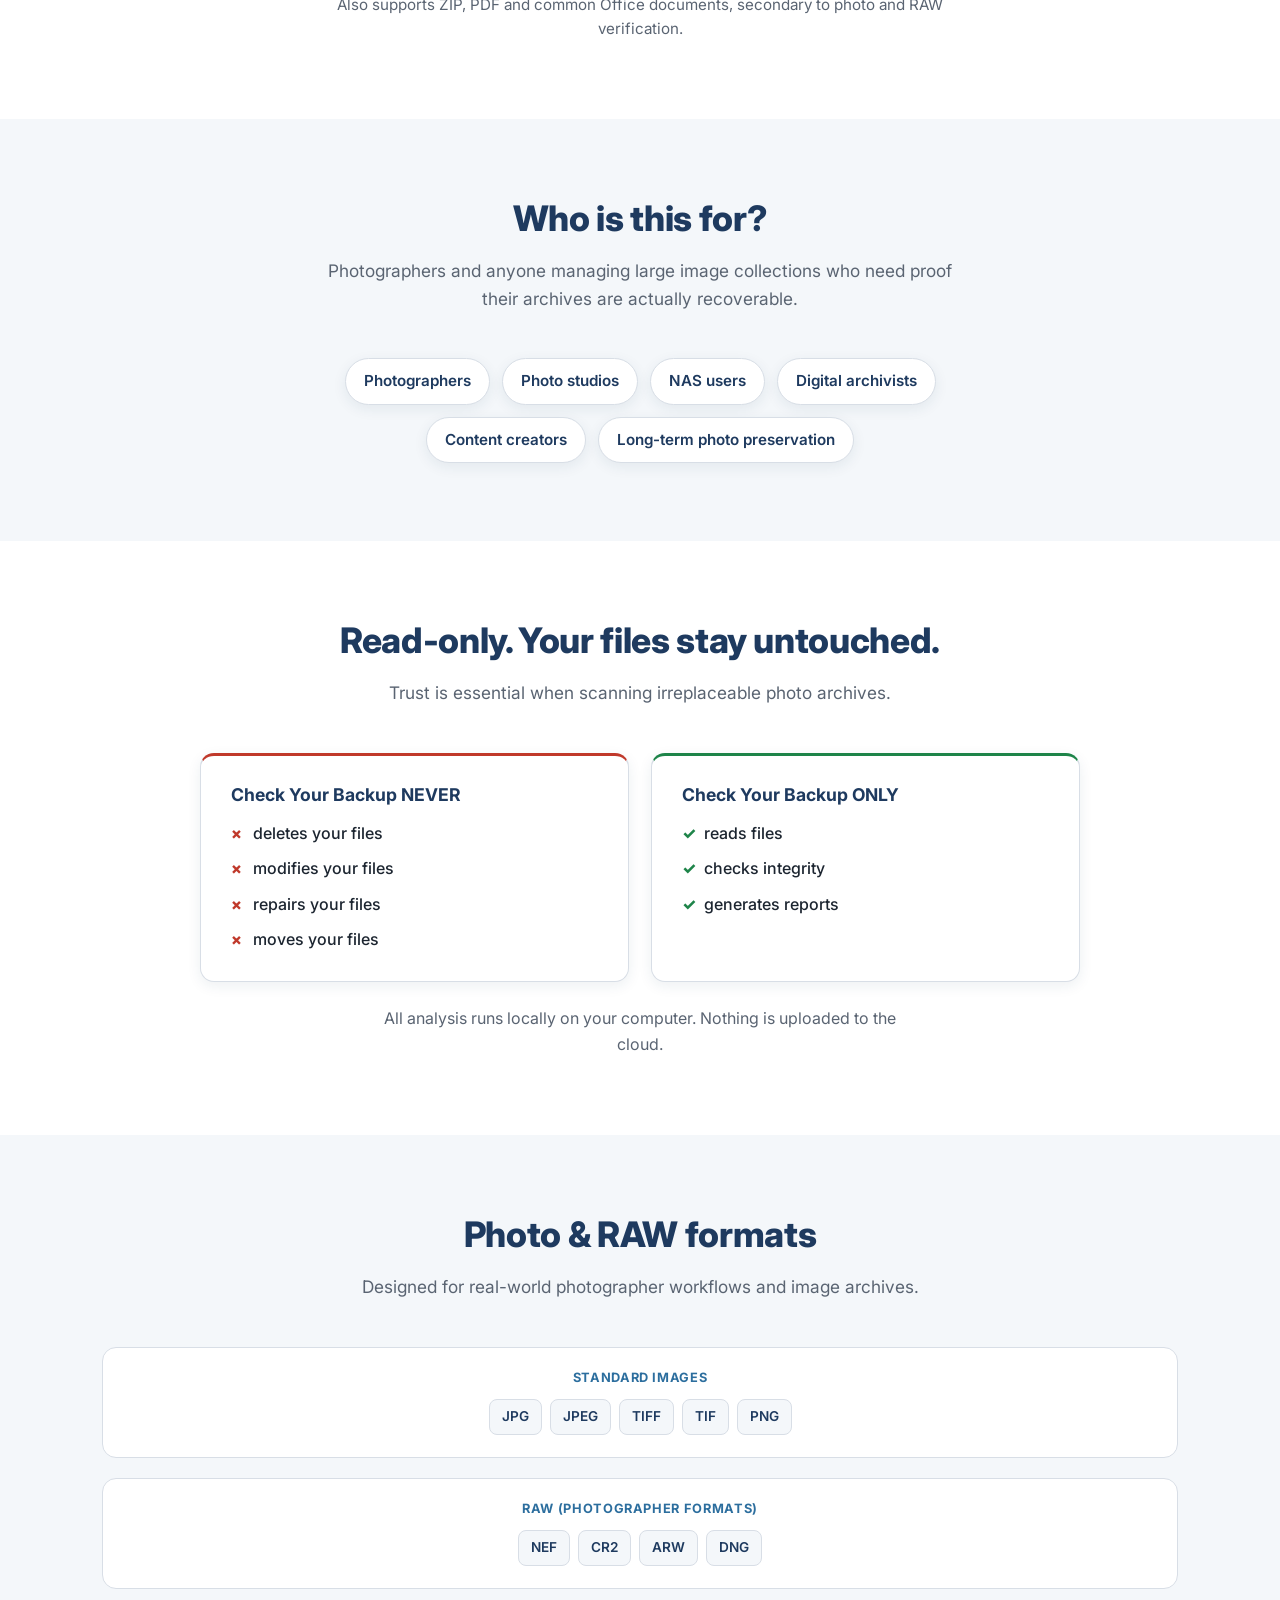
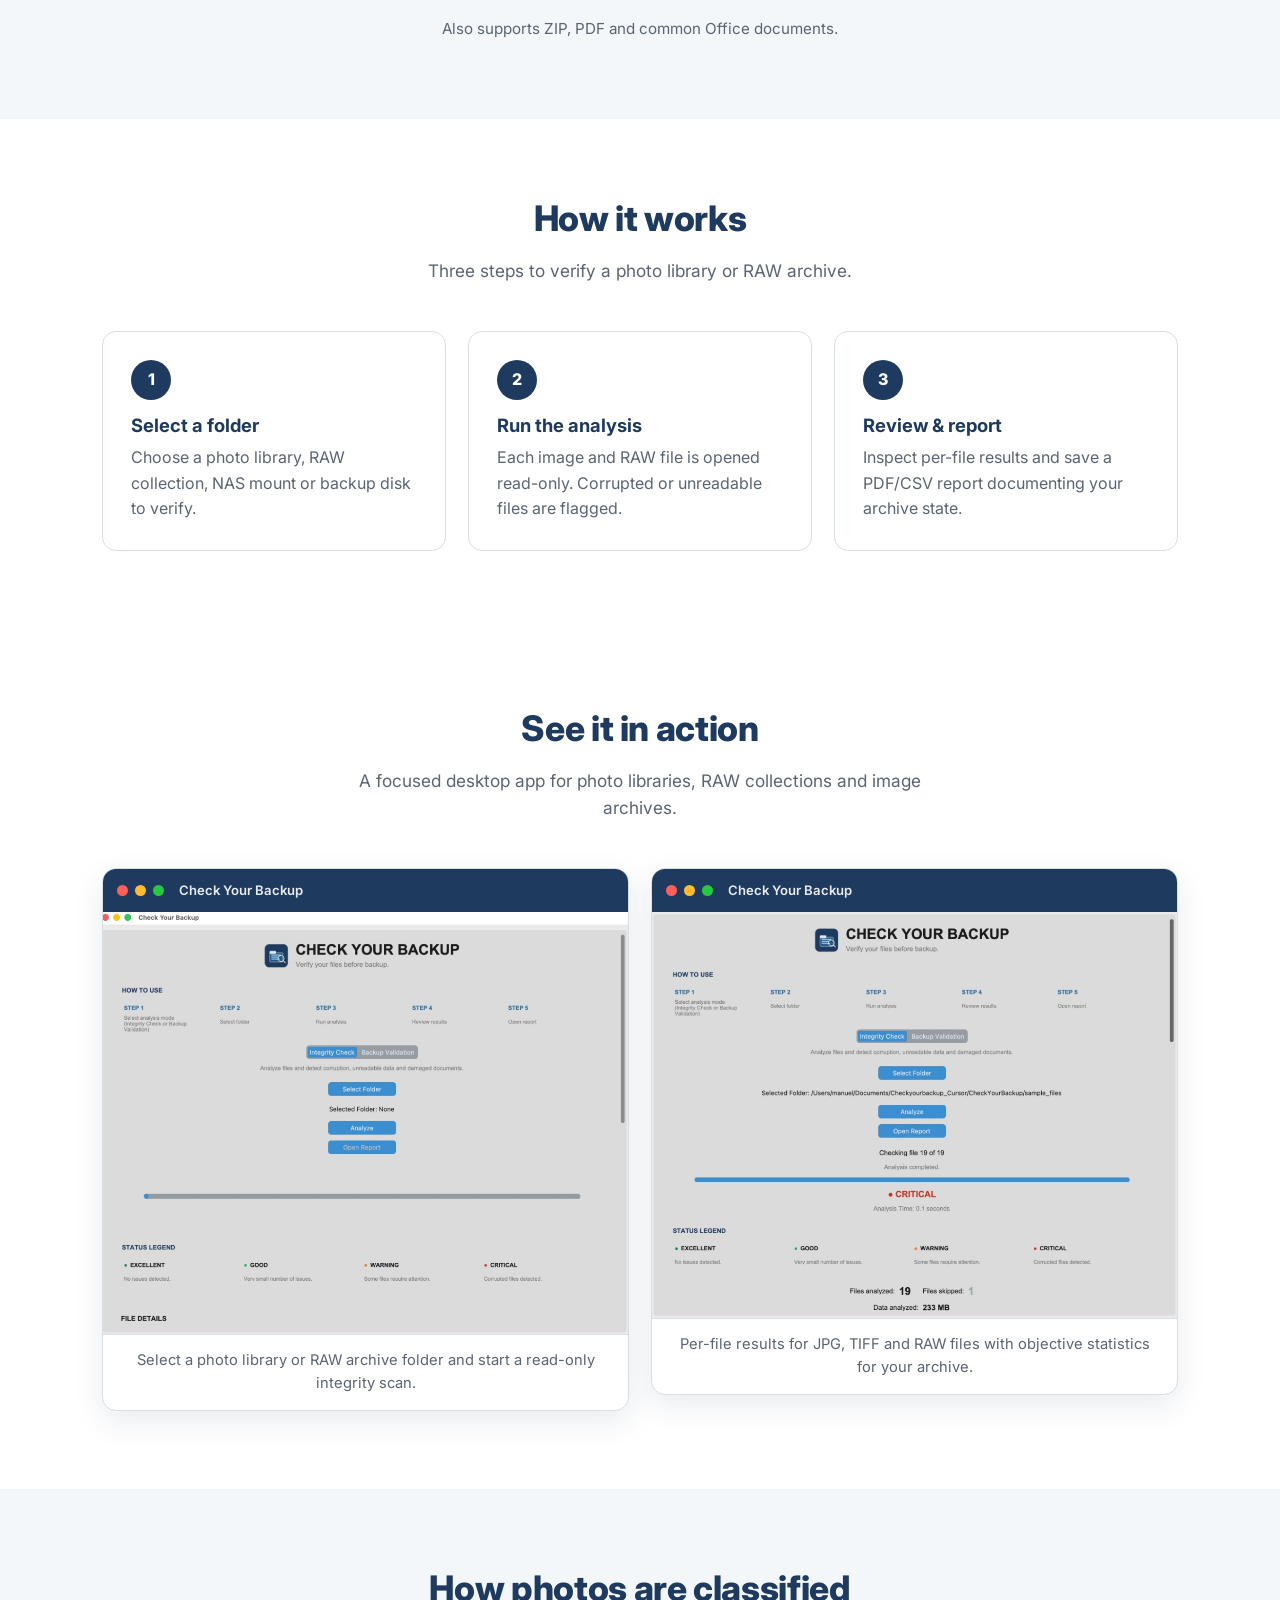
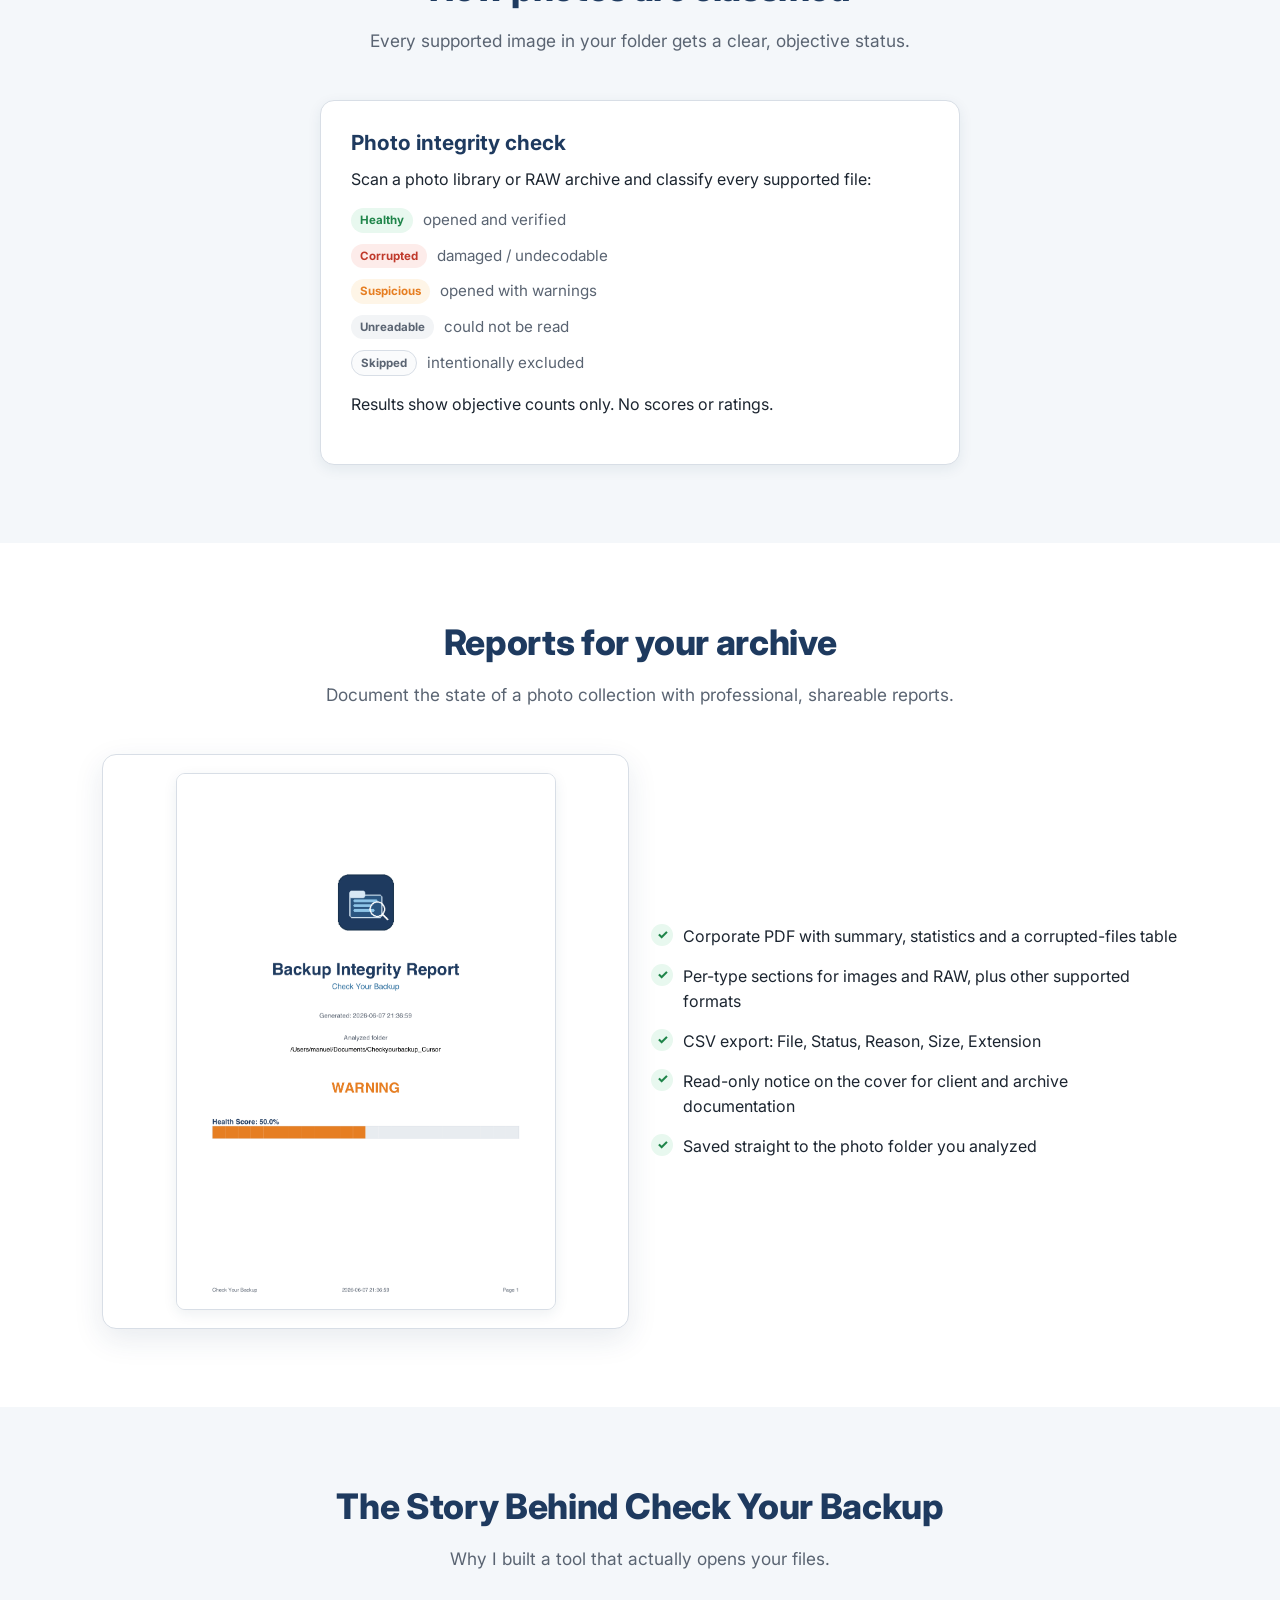
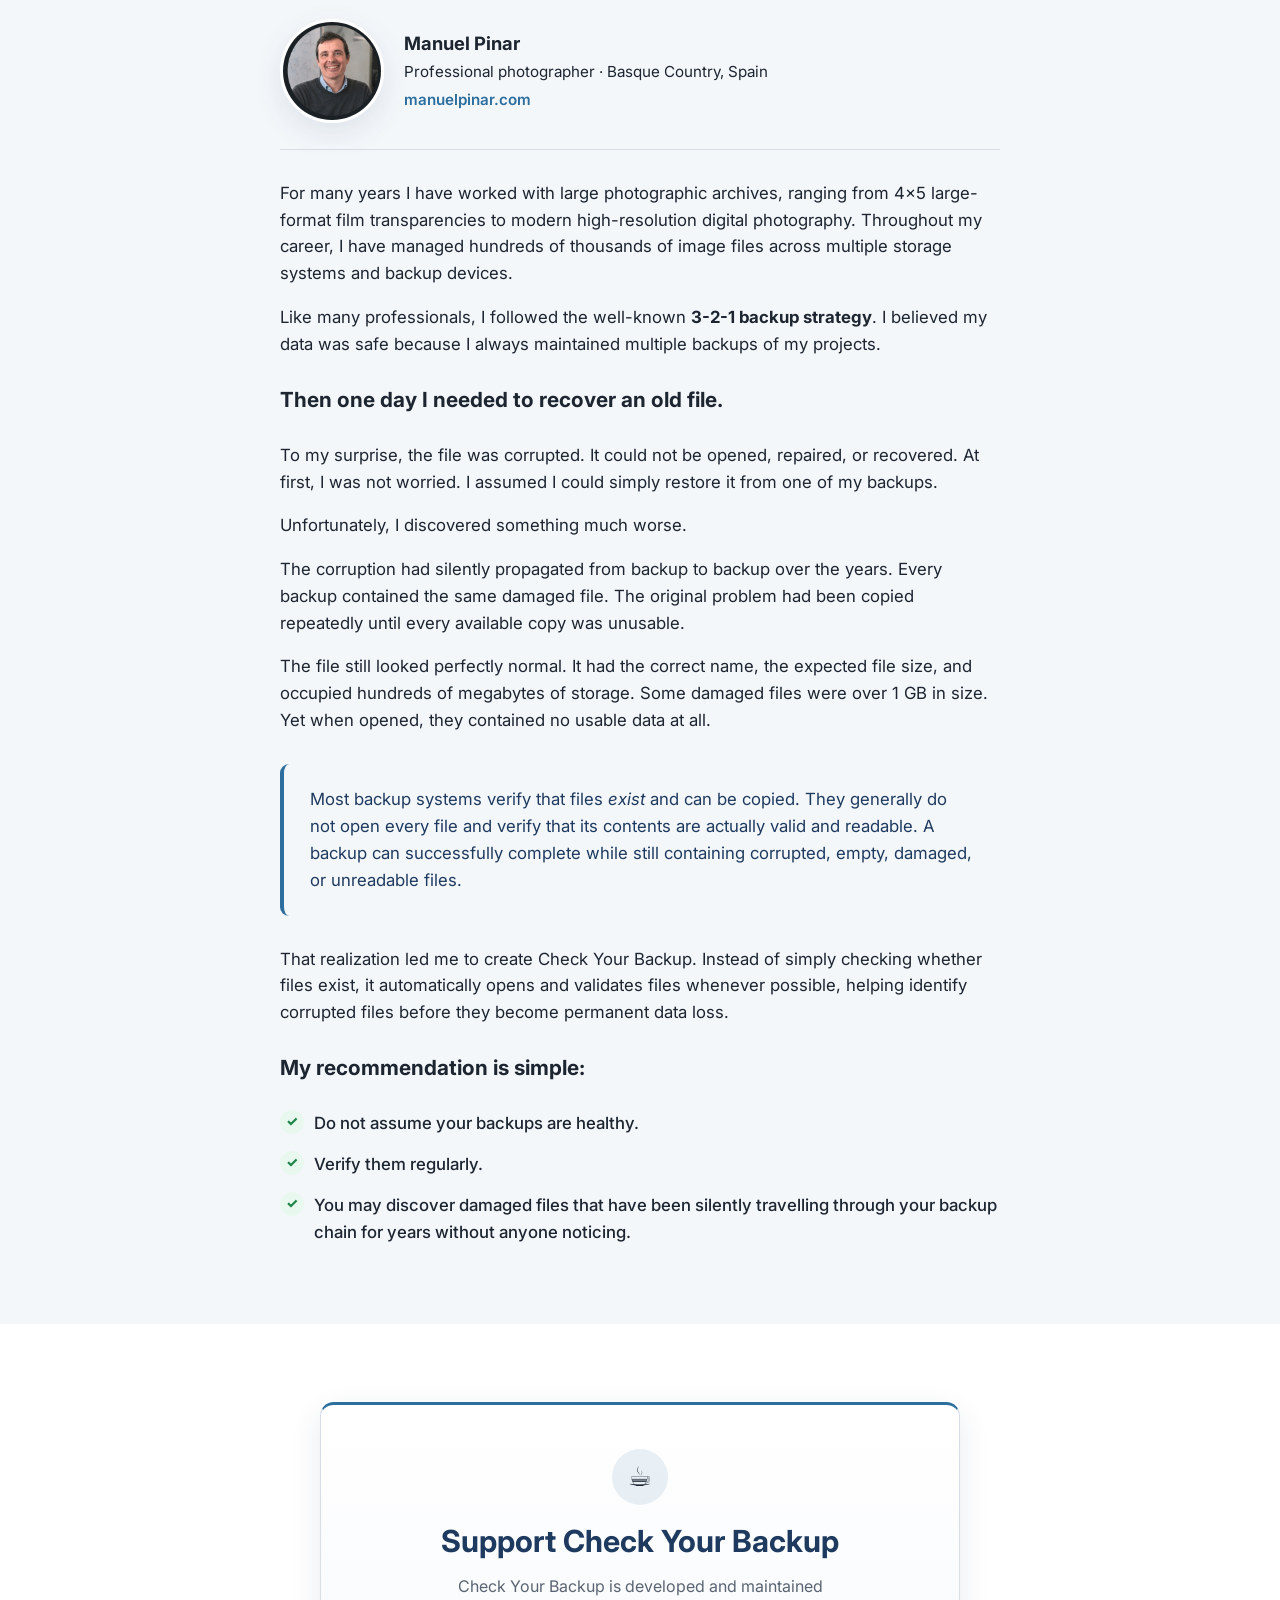
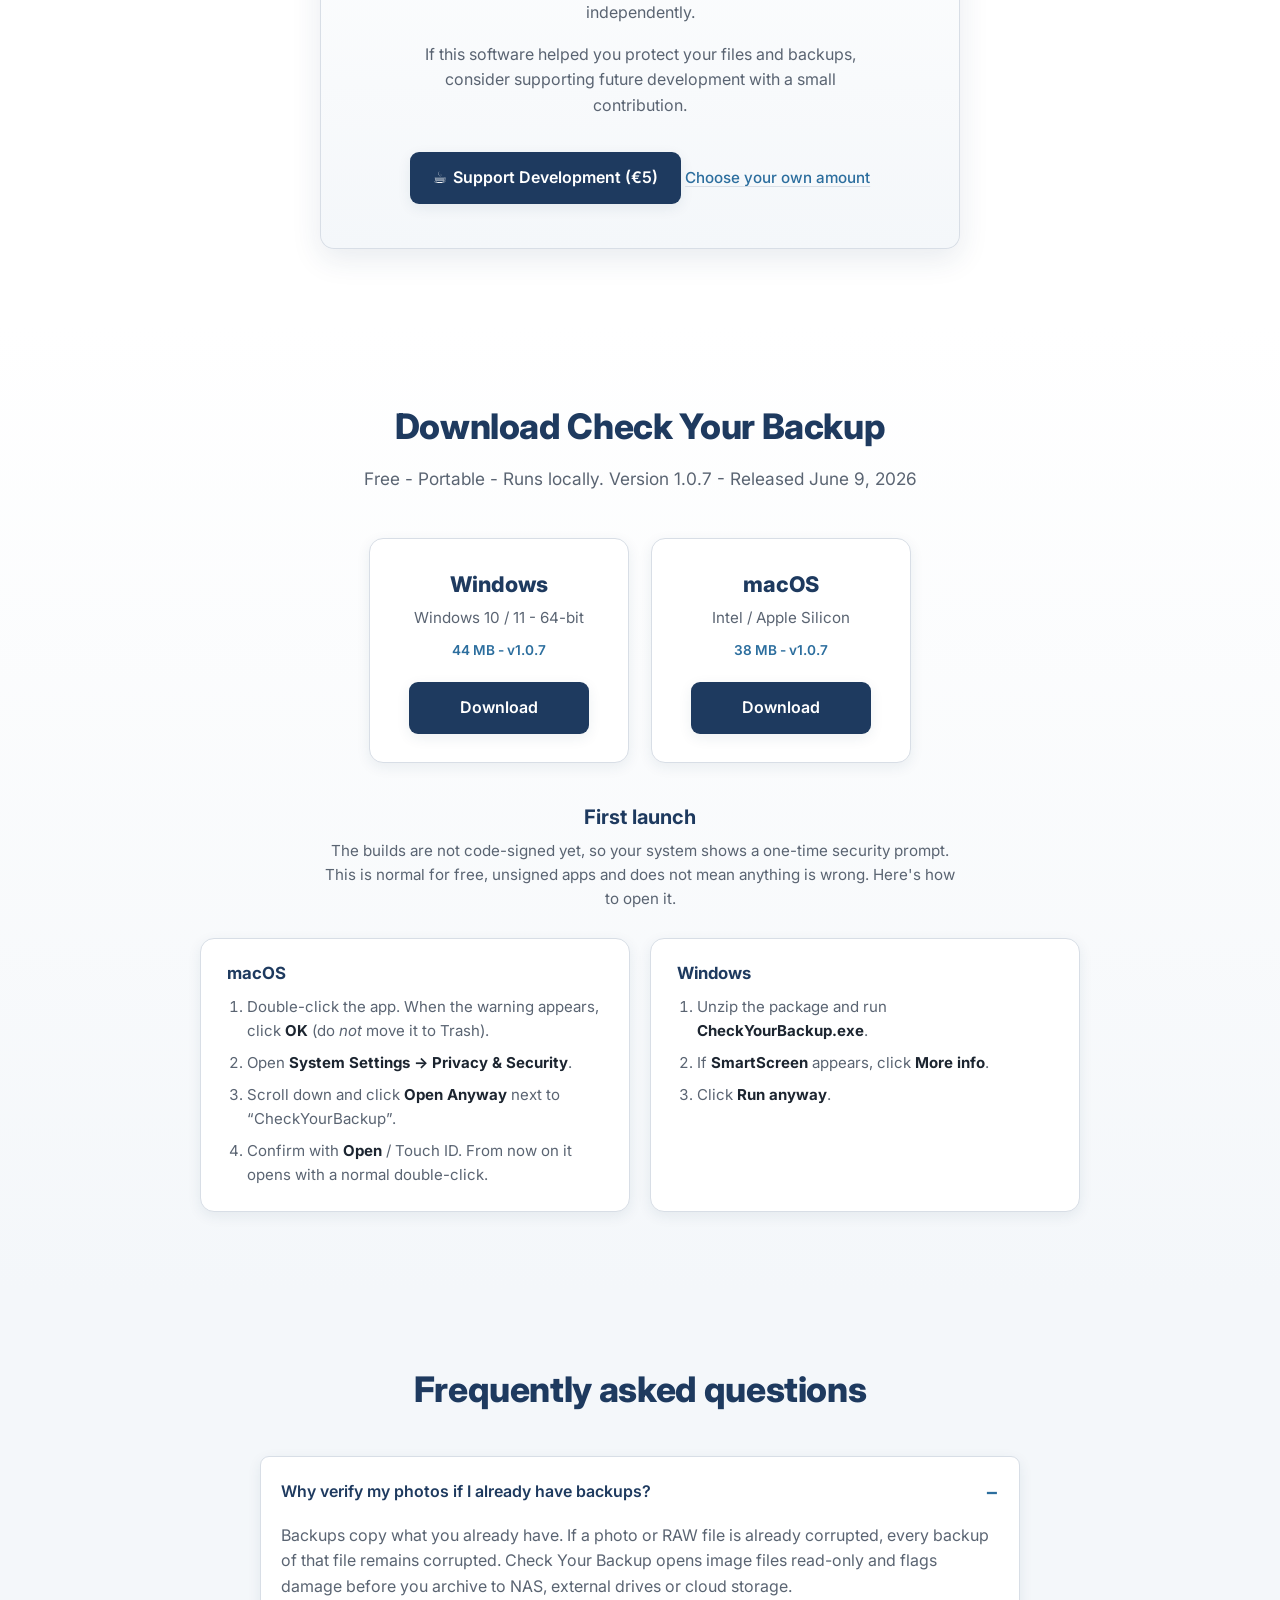
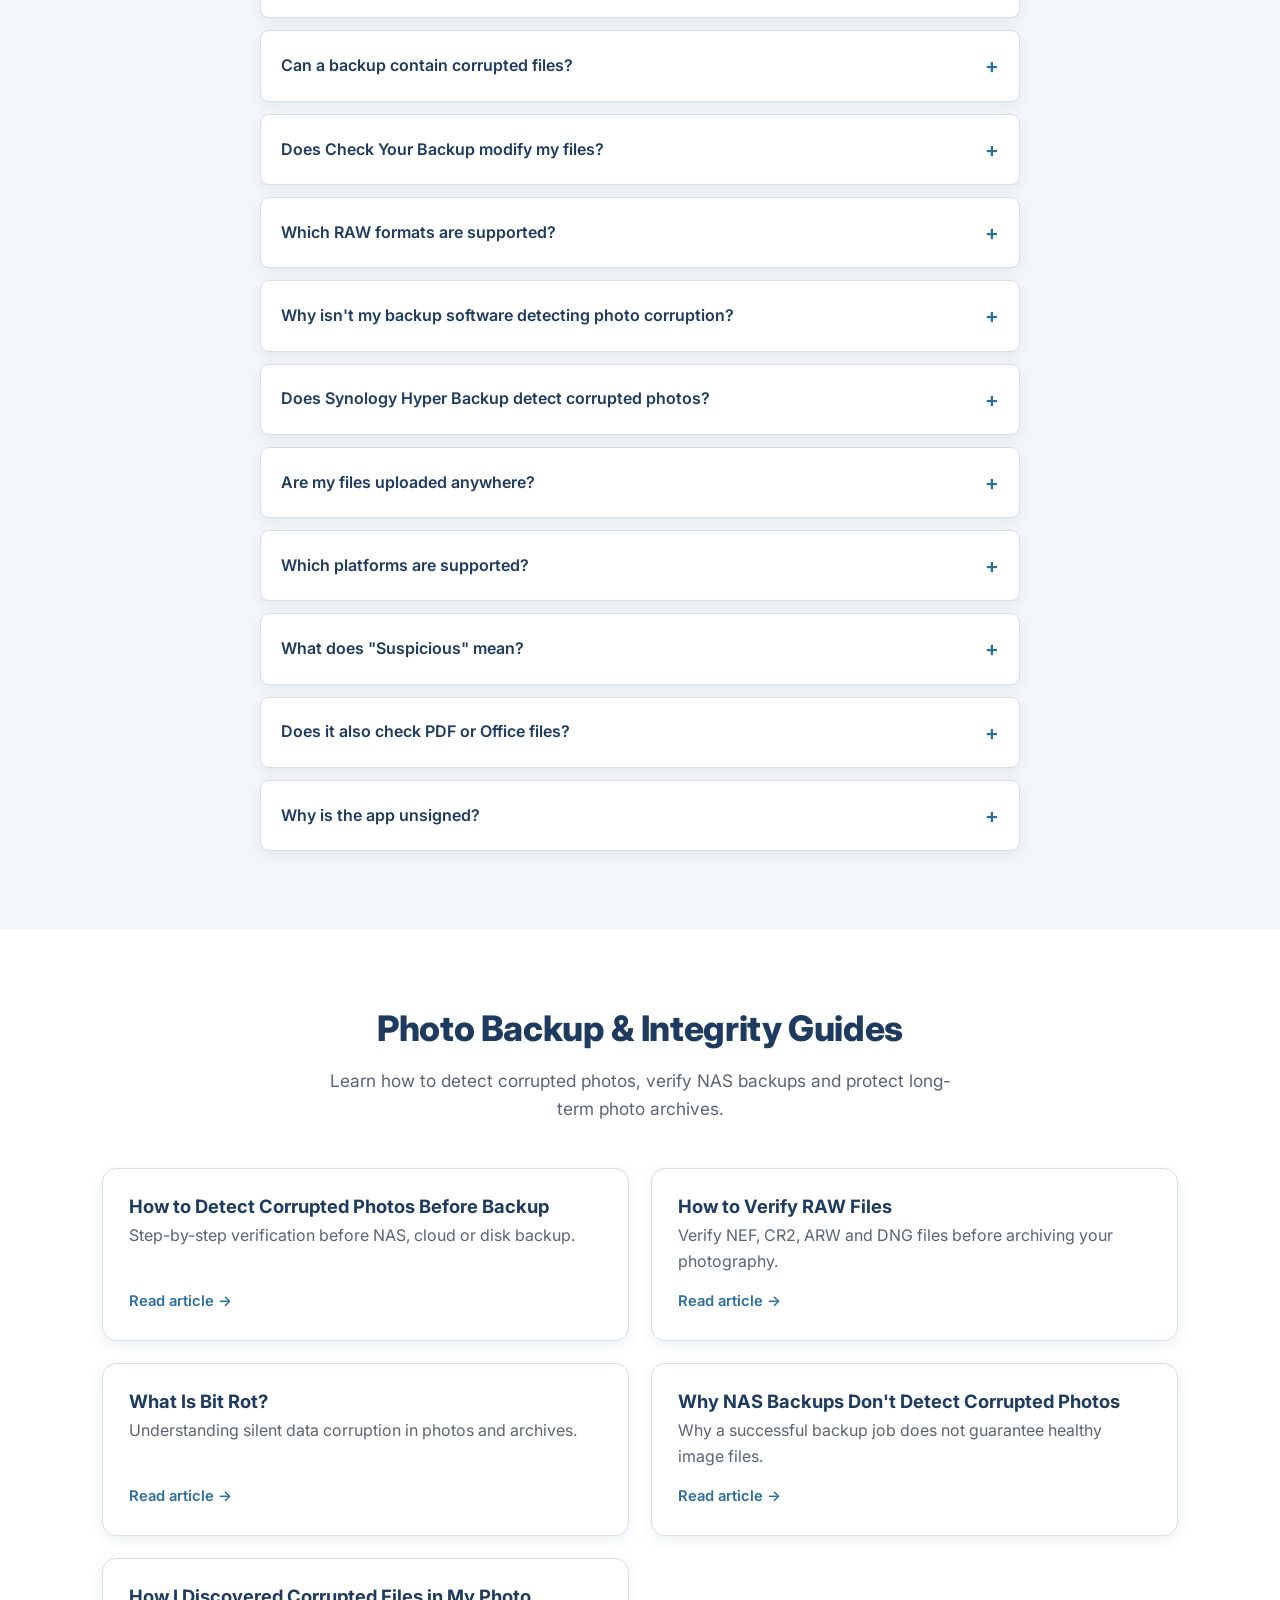
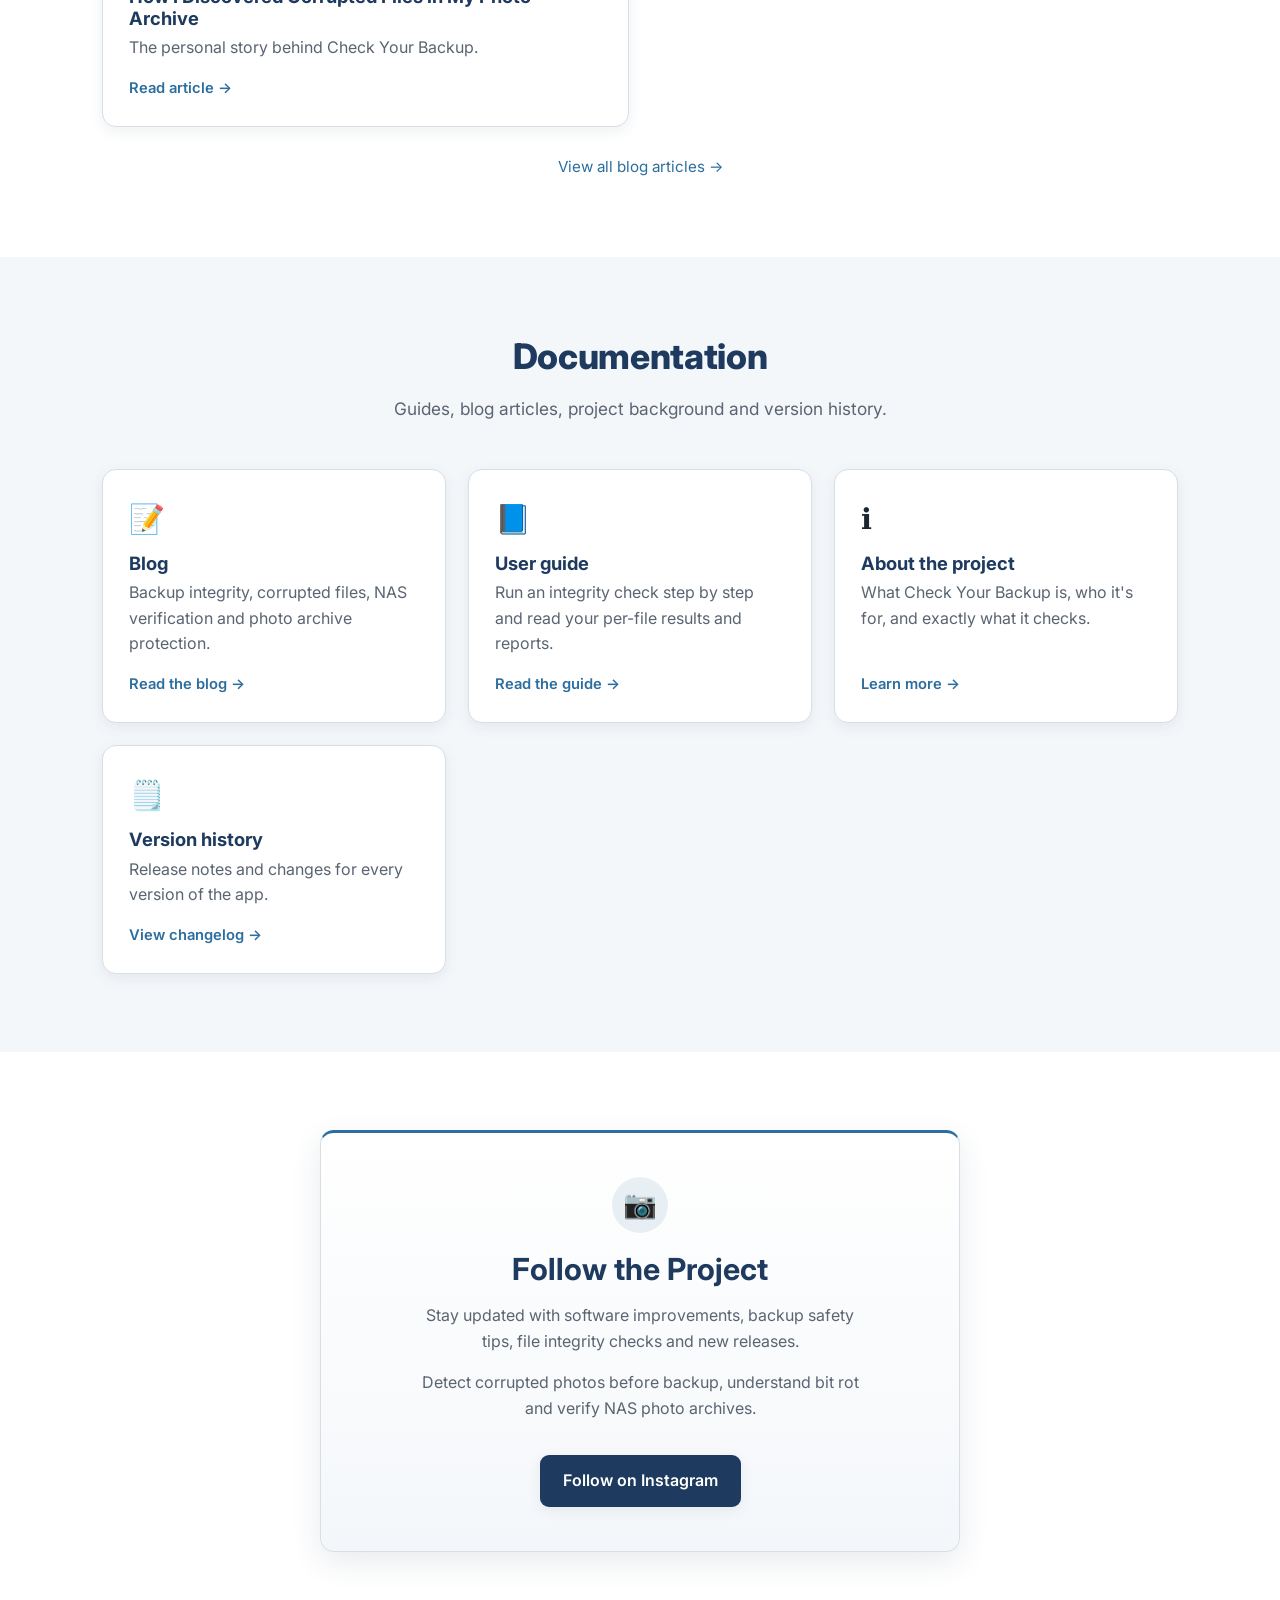
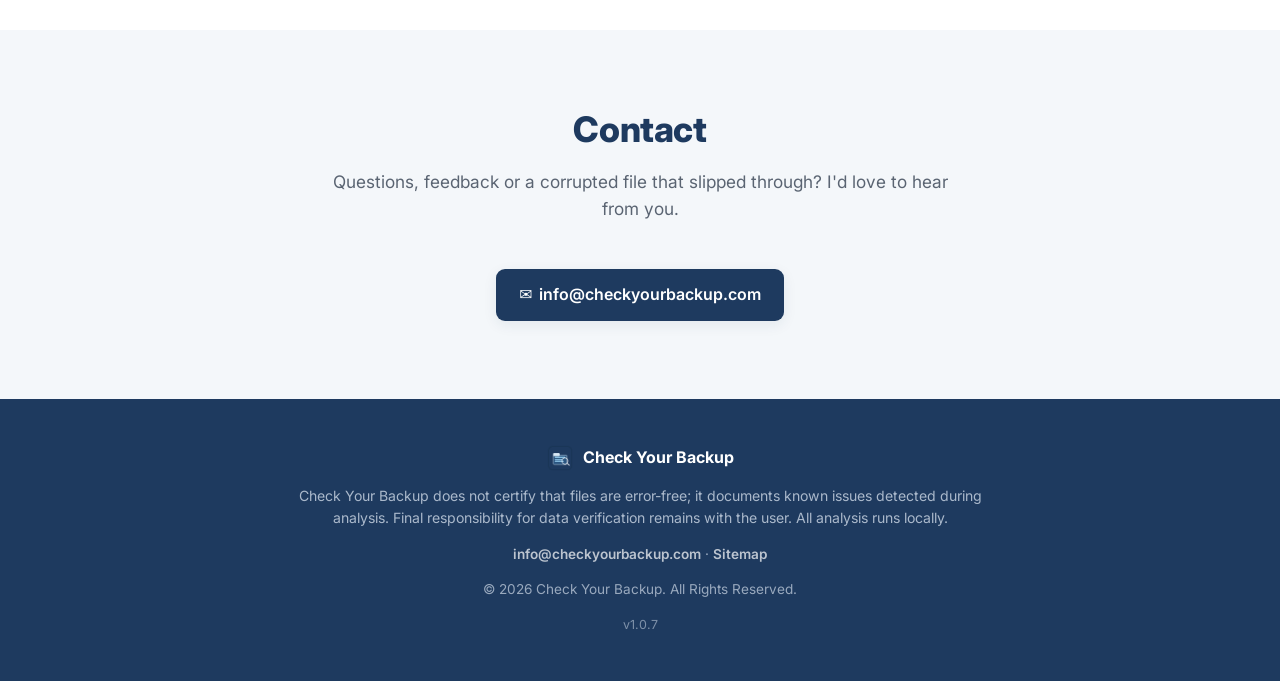
==== commit eda18f73: "Remove Formats, Read-only and Screenshots from header navigation Co-authored-by: CheckYourBackup <Ch" ====
--- a/index.html
+++ b/index.html
@@ -233,10 +233,7 @@
       </a>
       <nav class="nav" id="nav">
         <a href="#features">Features</a>
-        <a href="#formats">Formats</a>
-        <a href="#readonly">Read-only</a>
         <a href="#how">How it works</a>
-        <a href="#screenshots">Screenshots</a>
         <a href="#status">Status</a>
         <a href="#story">Story</a>
         <a href="blog/index.html">Blog</a>
--- a/assets/css/styles.css
+++ b/assets/css/styles.css
@@ -80,14 +80,21 @@
   backdrop-filter: saturate(180%) blur(10px);
   border-bottom: 1px solid var(--border);
 }
-.header-inner { display: flex; align-items: center; justify-content: space-between; height: 66px; }
-.brand { display: inline-flex; align-items: center; gap: 10px; }
-.brand-logo { width: 30px; height: 30px; border-radius: 7px; }
-.brand-name { font-weight: 700; color: var(--navy); font-size: 1.08rem; }
-.nav { display: flex; align-items: center; gap: 26px; }
-.nav a { color: var(--muted); font-weight: 500; font-size: .96rem; }
+.header-inner { display: flex; align-items: center; justify-content: space-between; height: 66px; gap: 16px; }
+.brand { display: inline-flex; align-items: center; gap: 10px; flex-shrink: 0; }
+.brand-logo { width: 30px; height: 30px; border-radius: 7px; flex-shrink: 0; }
+.brand-name { font-weight: 700; color: var(--navy); font-size: 1.08rem; white-space: nowrap; }
+.nav { display: flex; align-items: center; gap: 22px; flex-shrink: 1; min-width: 0; }
+.nav a {
+  color: var(--muted);
+  font-weight: 500;
+  font-size: .92rem;
+  white-space: nowrap;
+  flex-shrink: 0;
+}
 .nav a:hover { color: var(--navy); }
 .nav a.btn { color: #fff; }
+.nav a[aria-label] { display: inline-flex; align-items: center; flex-shrink: 0; }
 
 .nav-toggle { display: none; background: none; border: 0; cursor: pointer; padding: 8px; }
 .nav-toggle span { display: block; width: 24px; height: 2px; background: var(--navy); margin: 5px 0; border-radius: 2px; transition: .2s; }
@@ -412,6 +419,25 @@
 .footer-version { font-size: .78rem; opacity: .55; }
 
 /* ---------- Responsive ---------- */
+@media (max-width: 1200px) {
+  .nav { gap: 14px; }
+  .nav a { font-size: .84rem; }
+  .nav a.btn-sm { padding: 7px 12px; font-size: .84rem; }
+}
+
+@media (max-width: 1280px) {
+  .nav { display: none; }
+  .nav.open {
+    display: flex; flex-direction: column; align-items: stretch; gap: 4px;
+    position: absolute; top: 66px; left: 0; right: 0;
+    background: #fff; border-bottom: 1px solid var(--border); padding: 14px 22px;
+    box-shadow: var(--shadow-sm);
+  }
+  .nav.open a { padding: 10px 4px; white-space: normal; }
+  .nav.open a.btn { margin-top: 6px; align-self: flex-start; }
+  .nav-toggle { display: block; }
+}
+
 @media (max-width: 900px) {
   .hero-inner { grid-template-columns: 1fr; }
   .hero-visual { order: -1; }
@@ -421,15 +447,6 @@
 }
 
 @media (max-width: 680px) {
-  .nav { display: none; }
-  .nav.open {
-    display: flex; flex-direction: column; align-items: stretch; gap: 4px;
-    position: absolute; top: 66px; left: 0; right: 0;
-    background: #fff; border-bottom: 1px solid var(--border); padding: 14px 22px;
-  }
-  .nav.open a { padding: 10px 4px; }
-  .nav.open a.btn { margin-top: 6px; }
-  .nav-toggle { display: block; }
   .grid-2, .grid-3, .format-groups, .readonly-grid { grid-template-columns: 1fr; }
   .app-card-body { grid-template-columns: 1fr; justify-items: center; text-align: center; }
   .section { padding: 56px 0; }
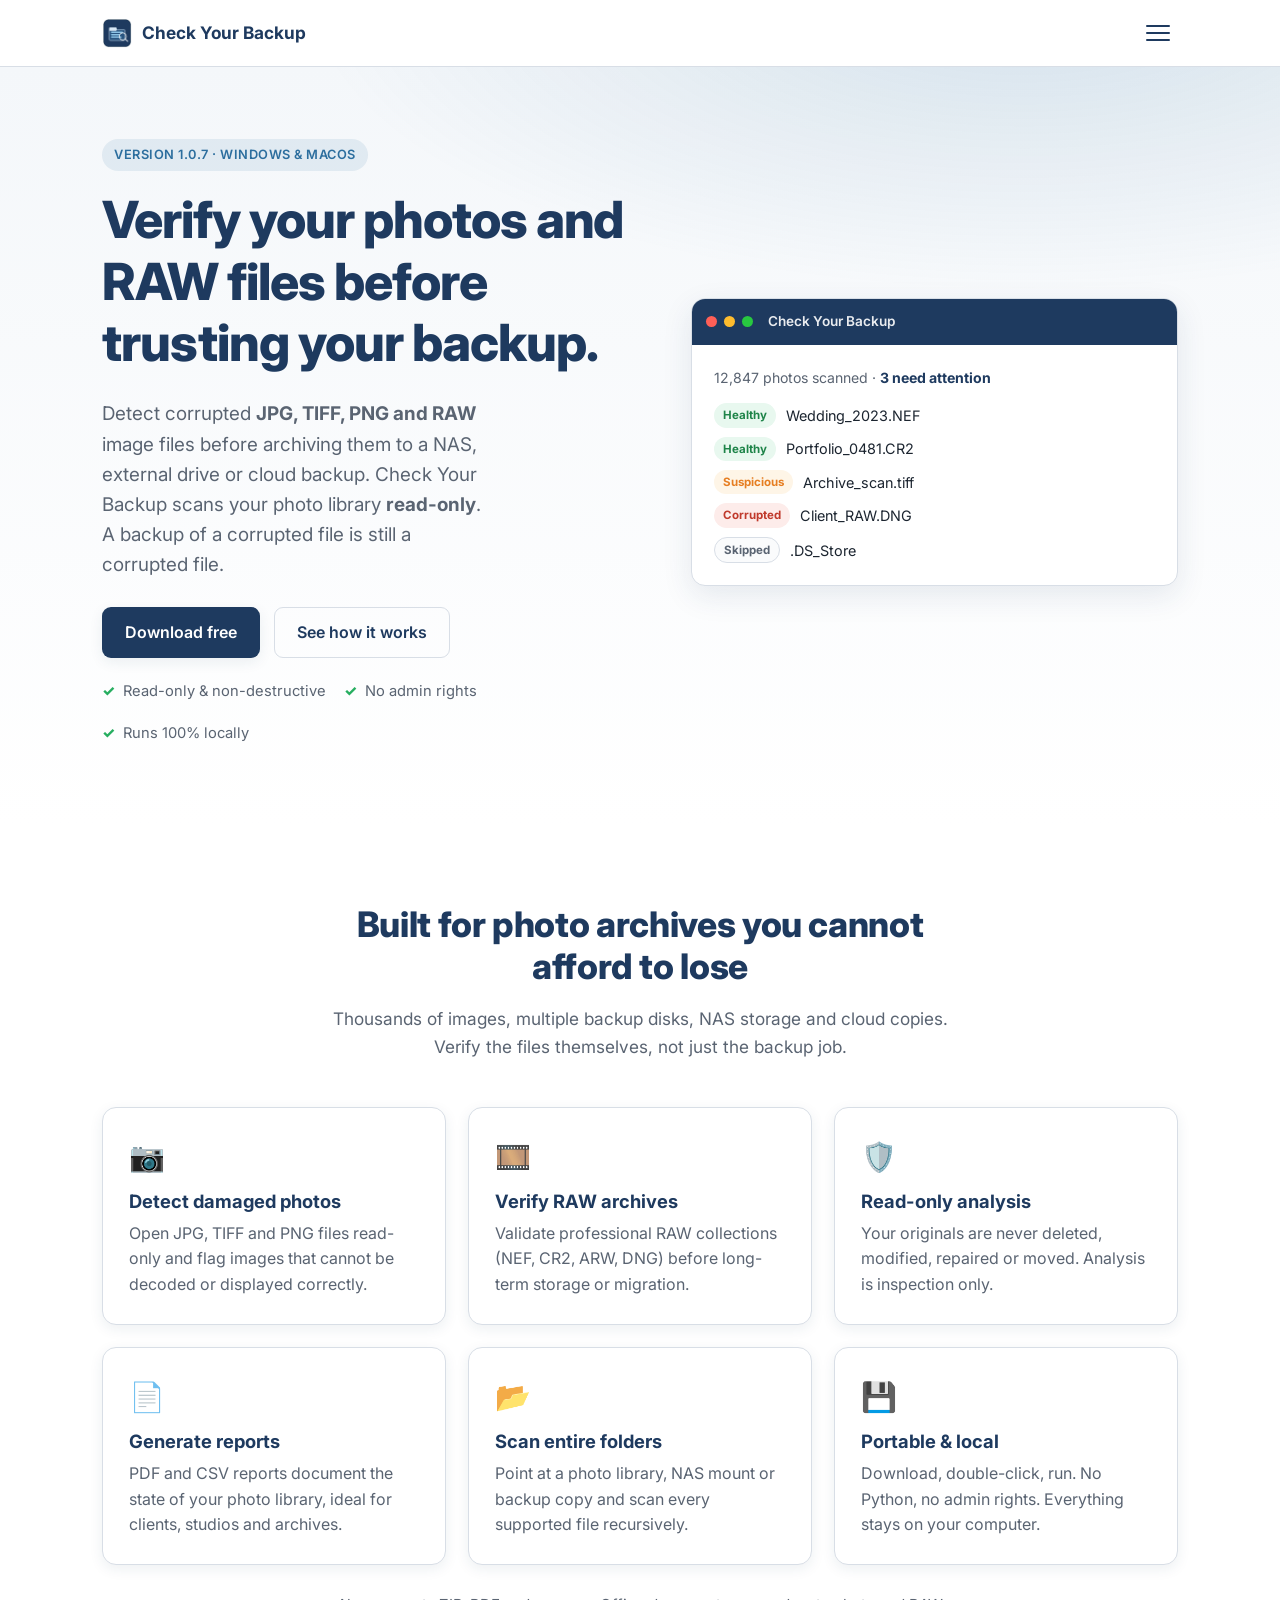
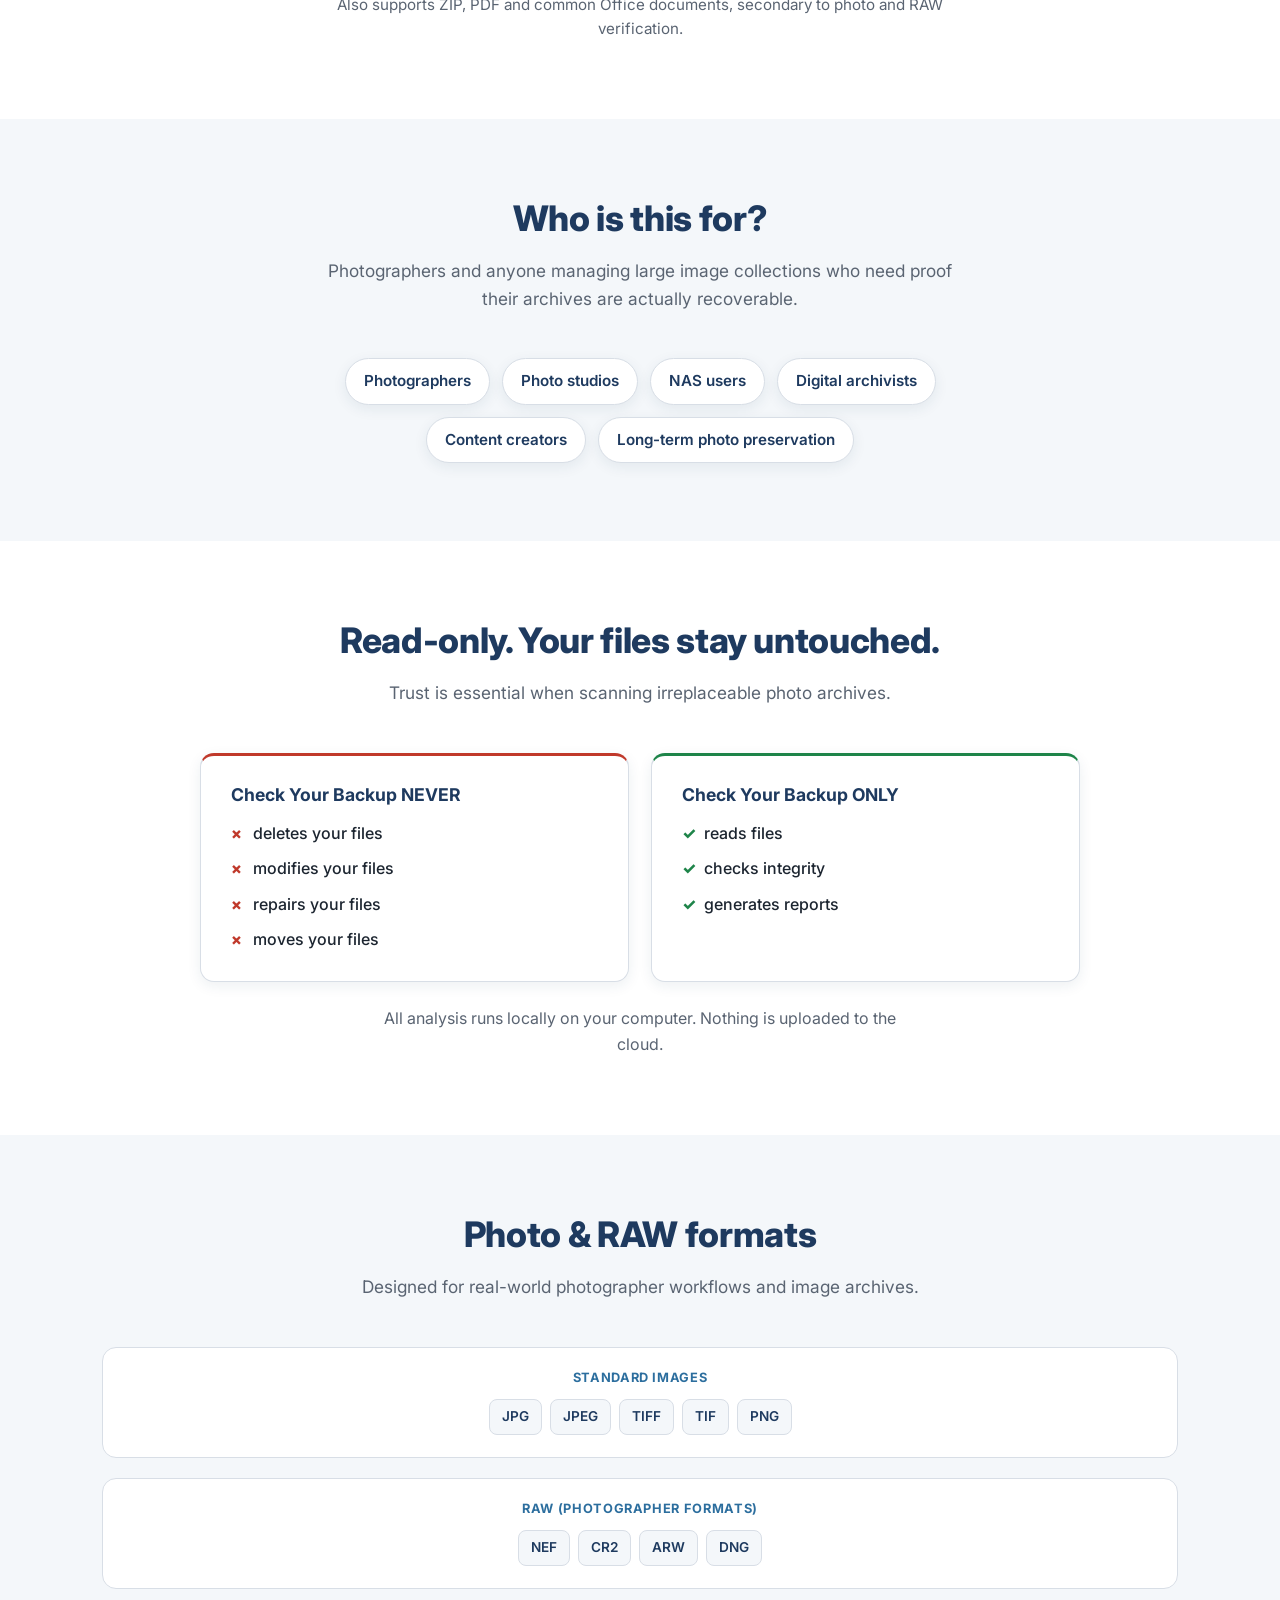
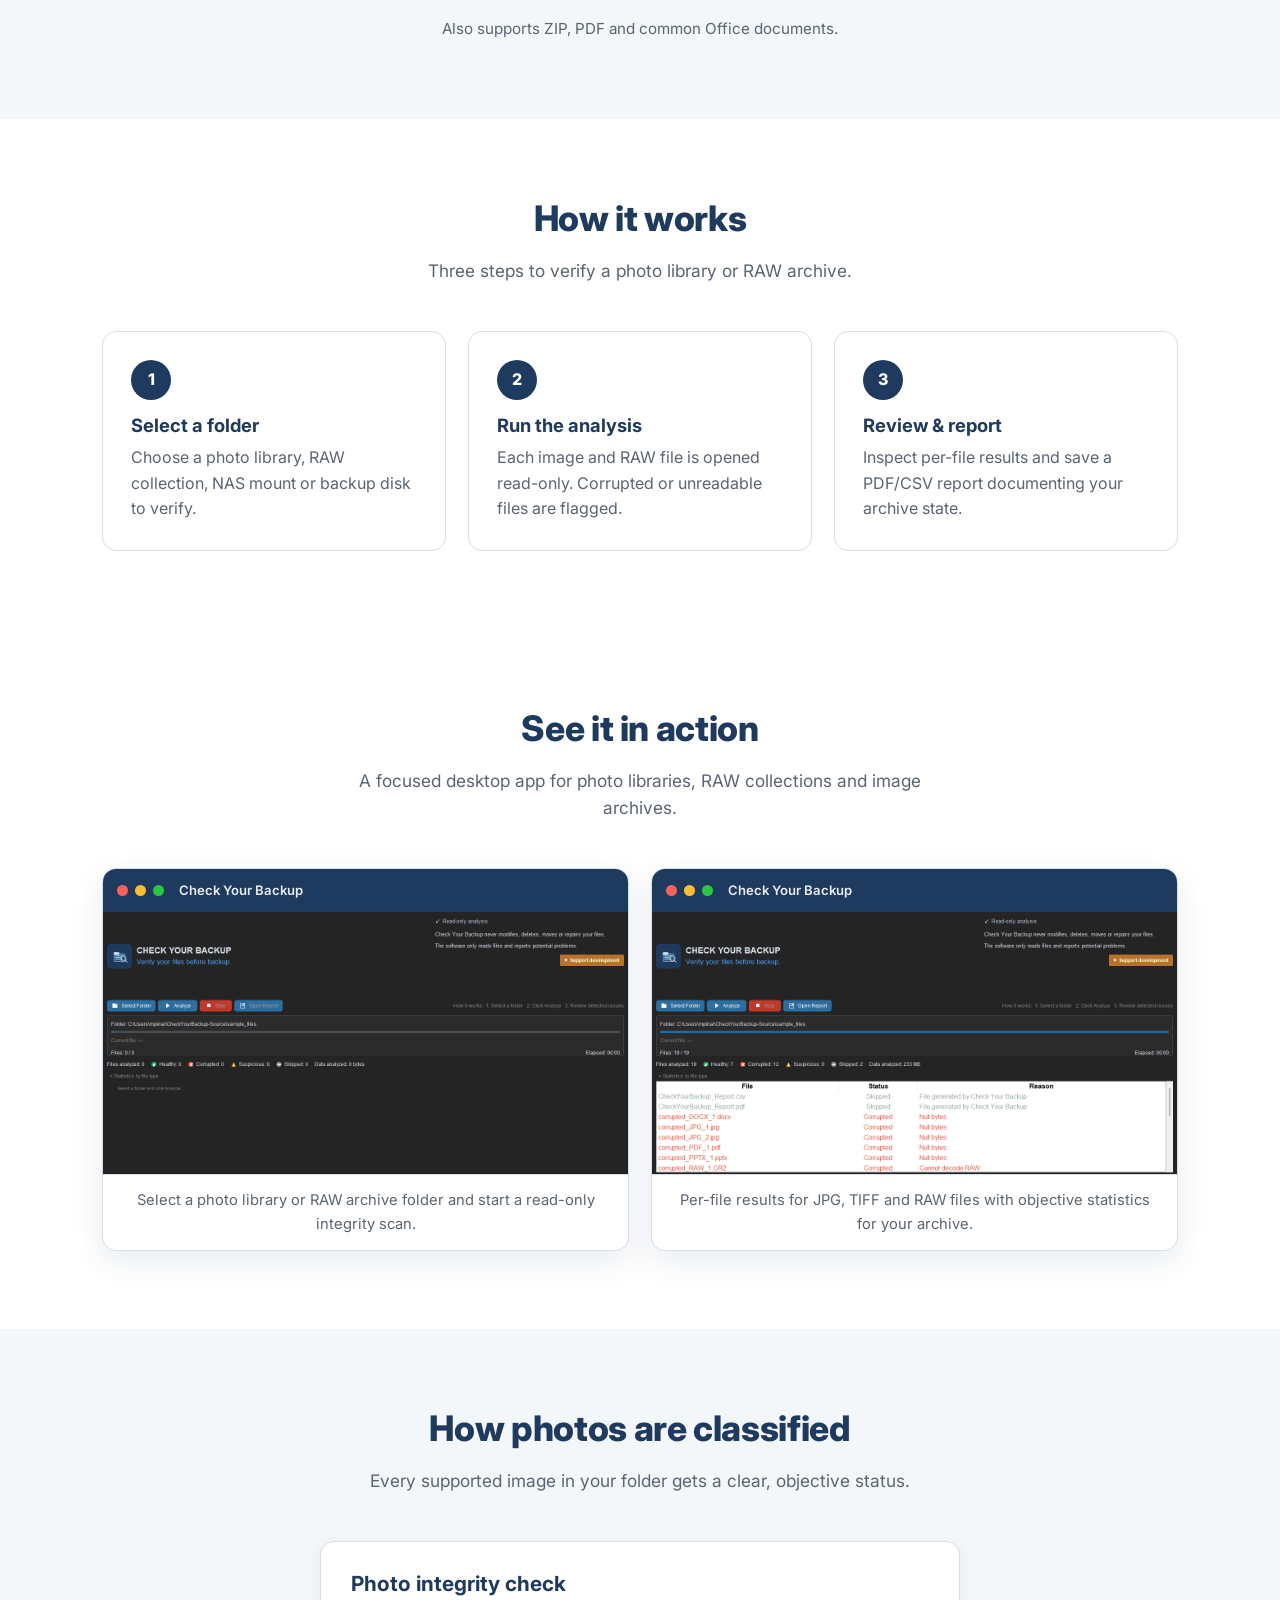
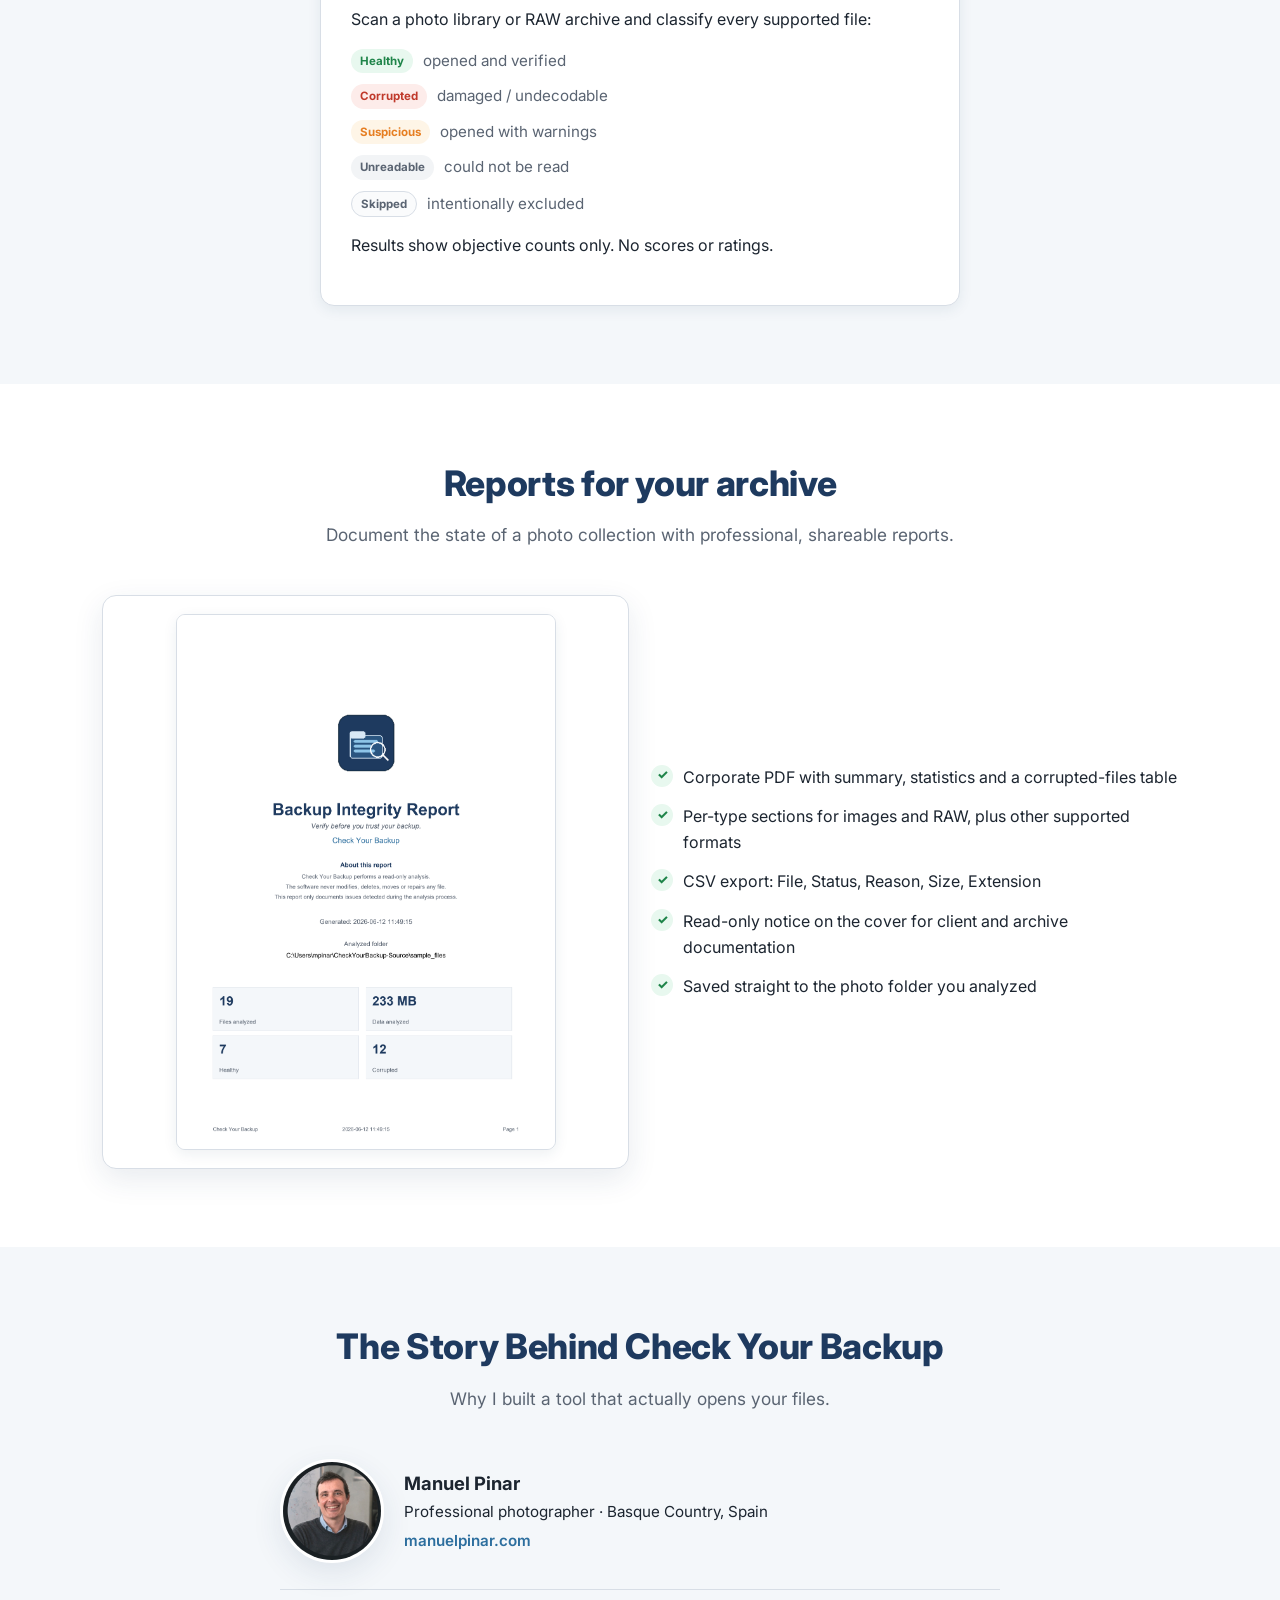
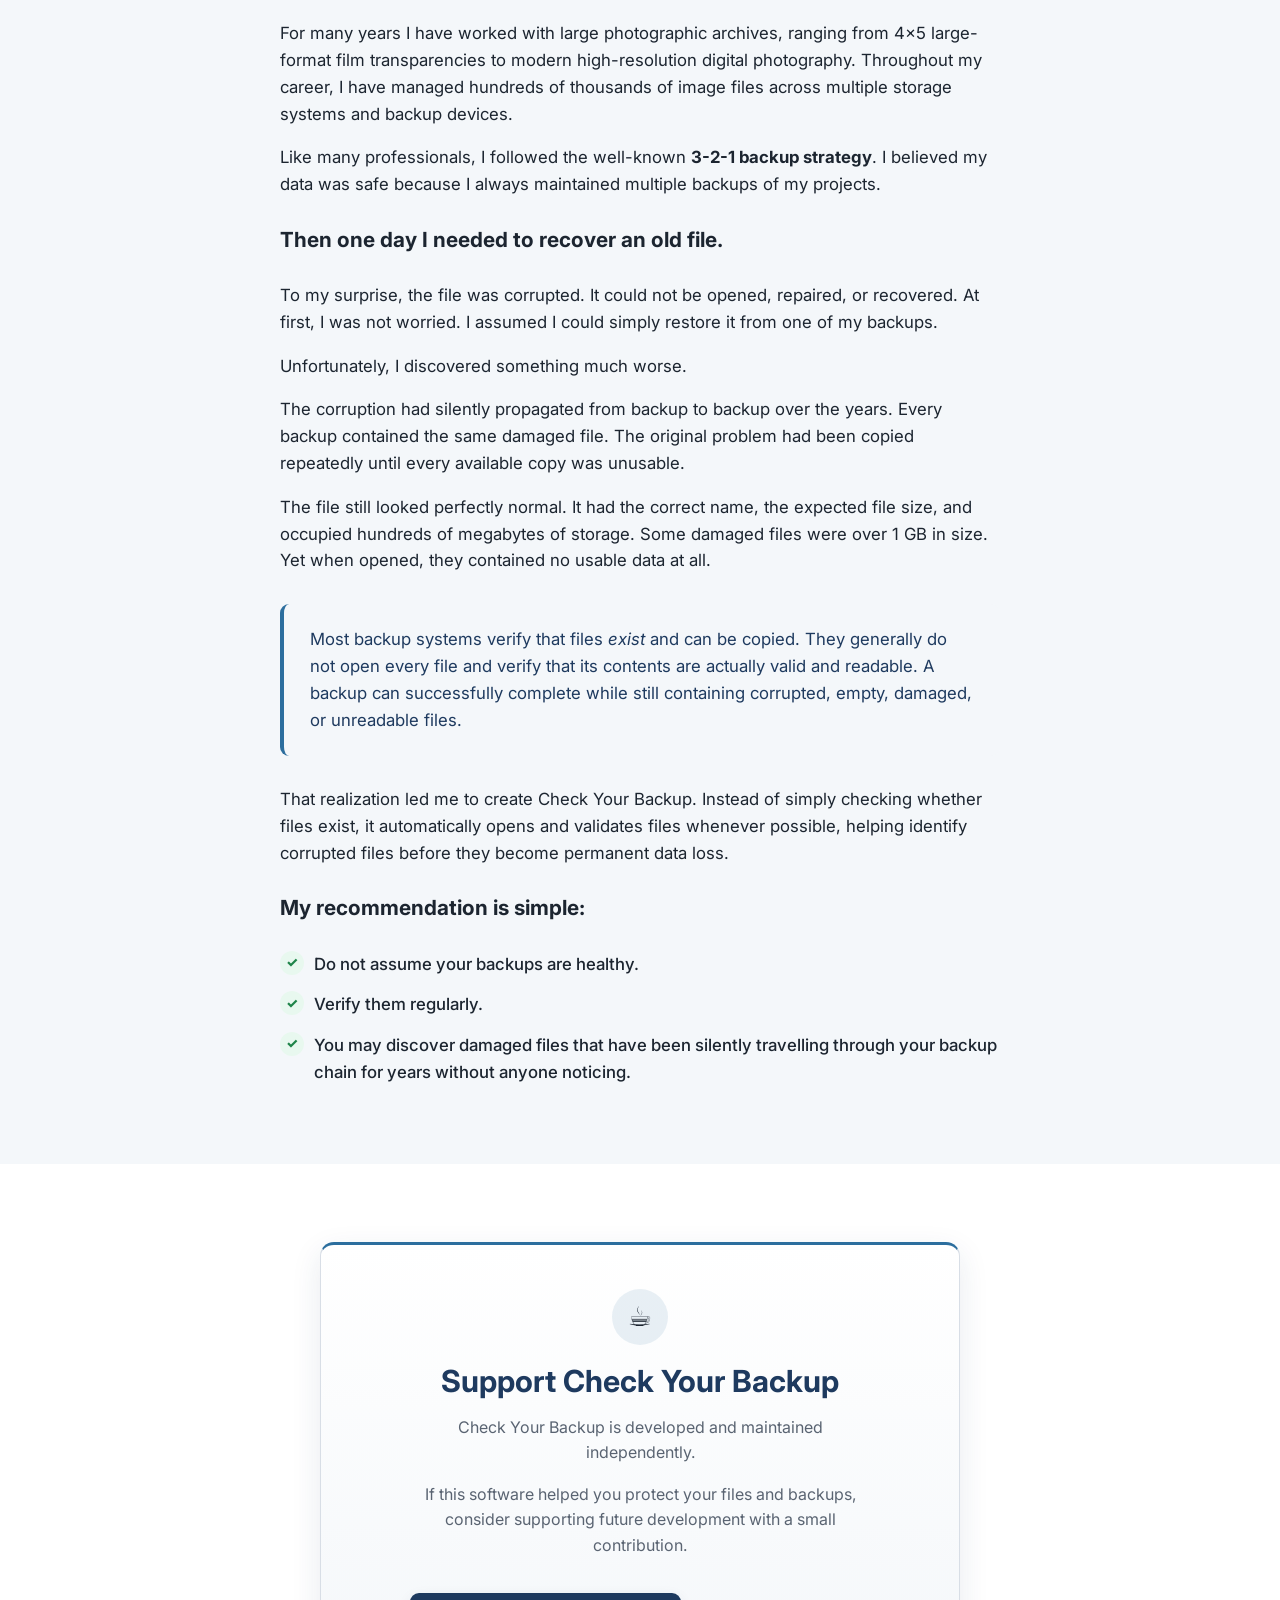
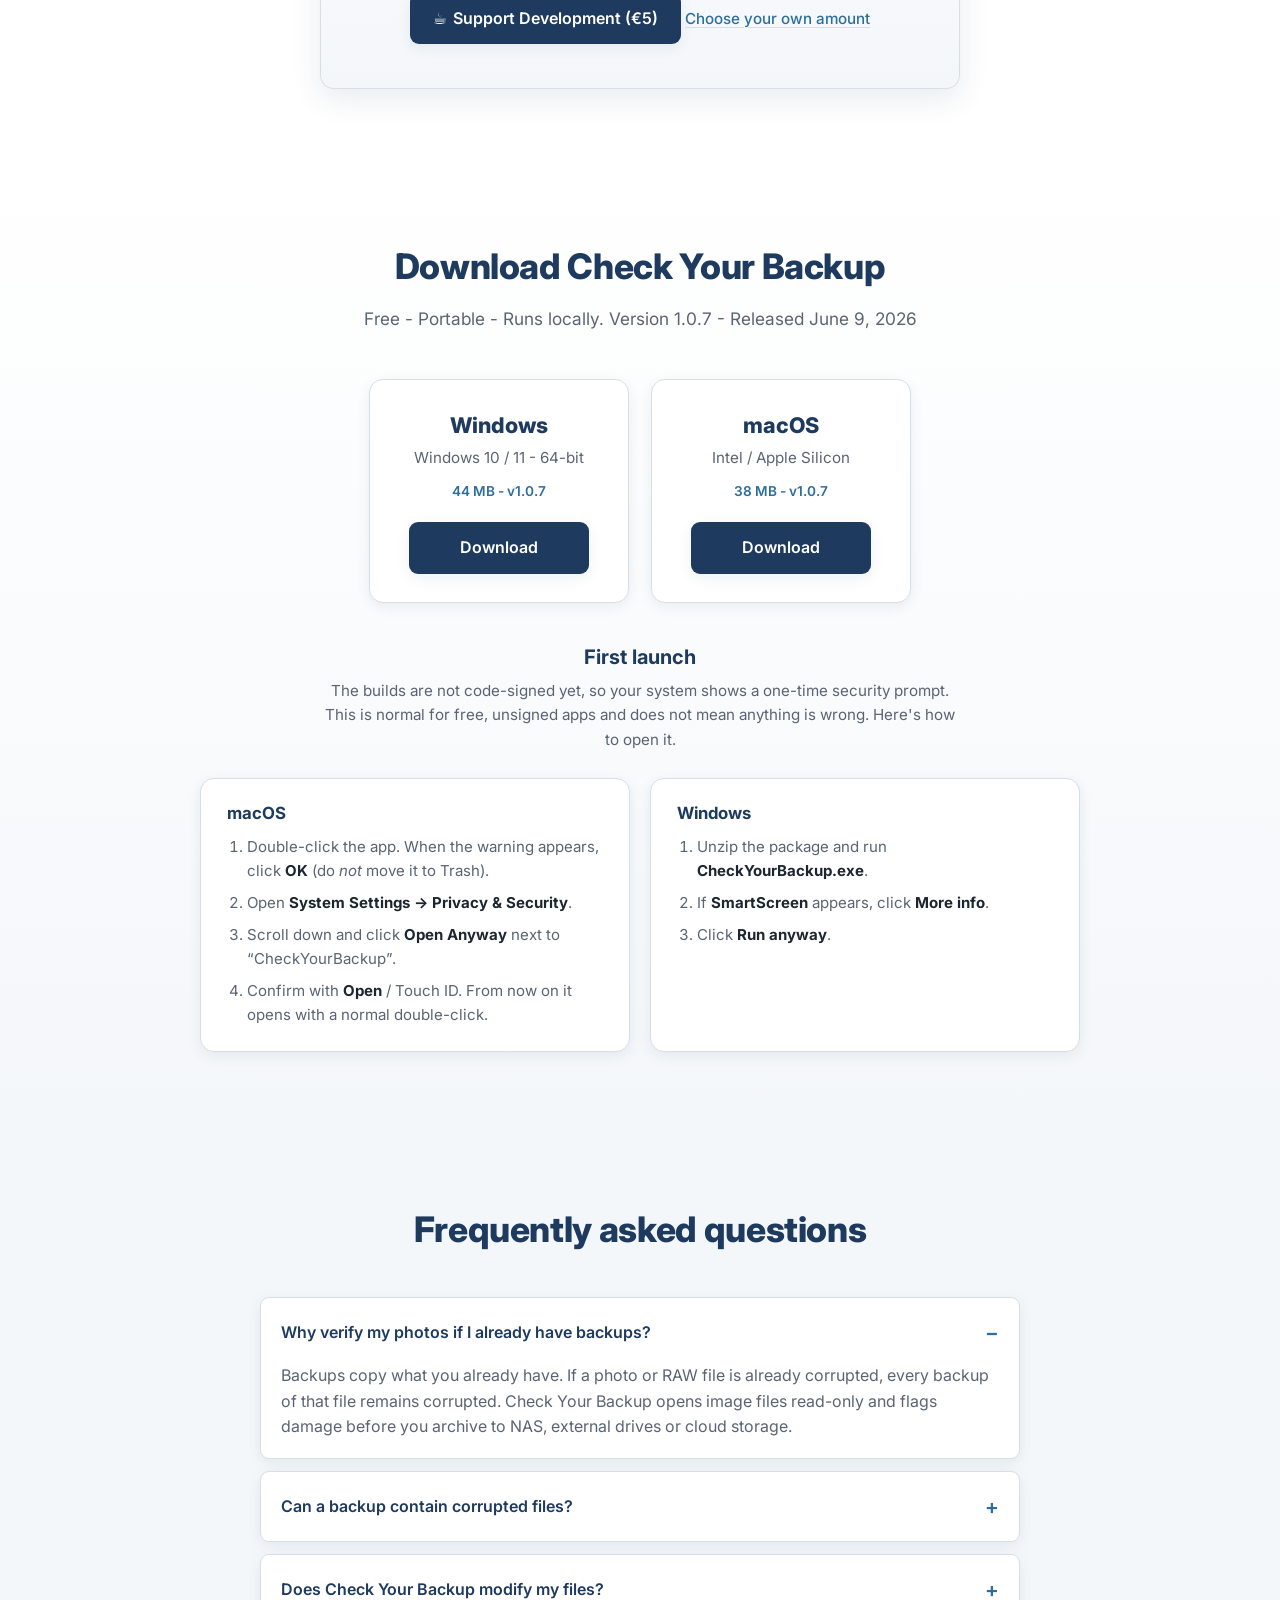
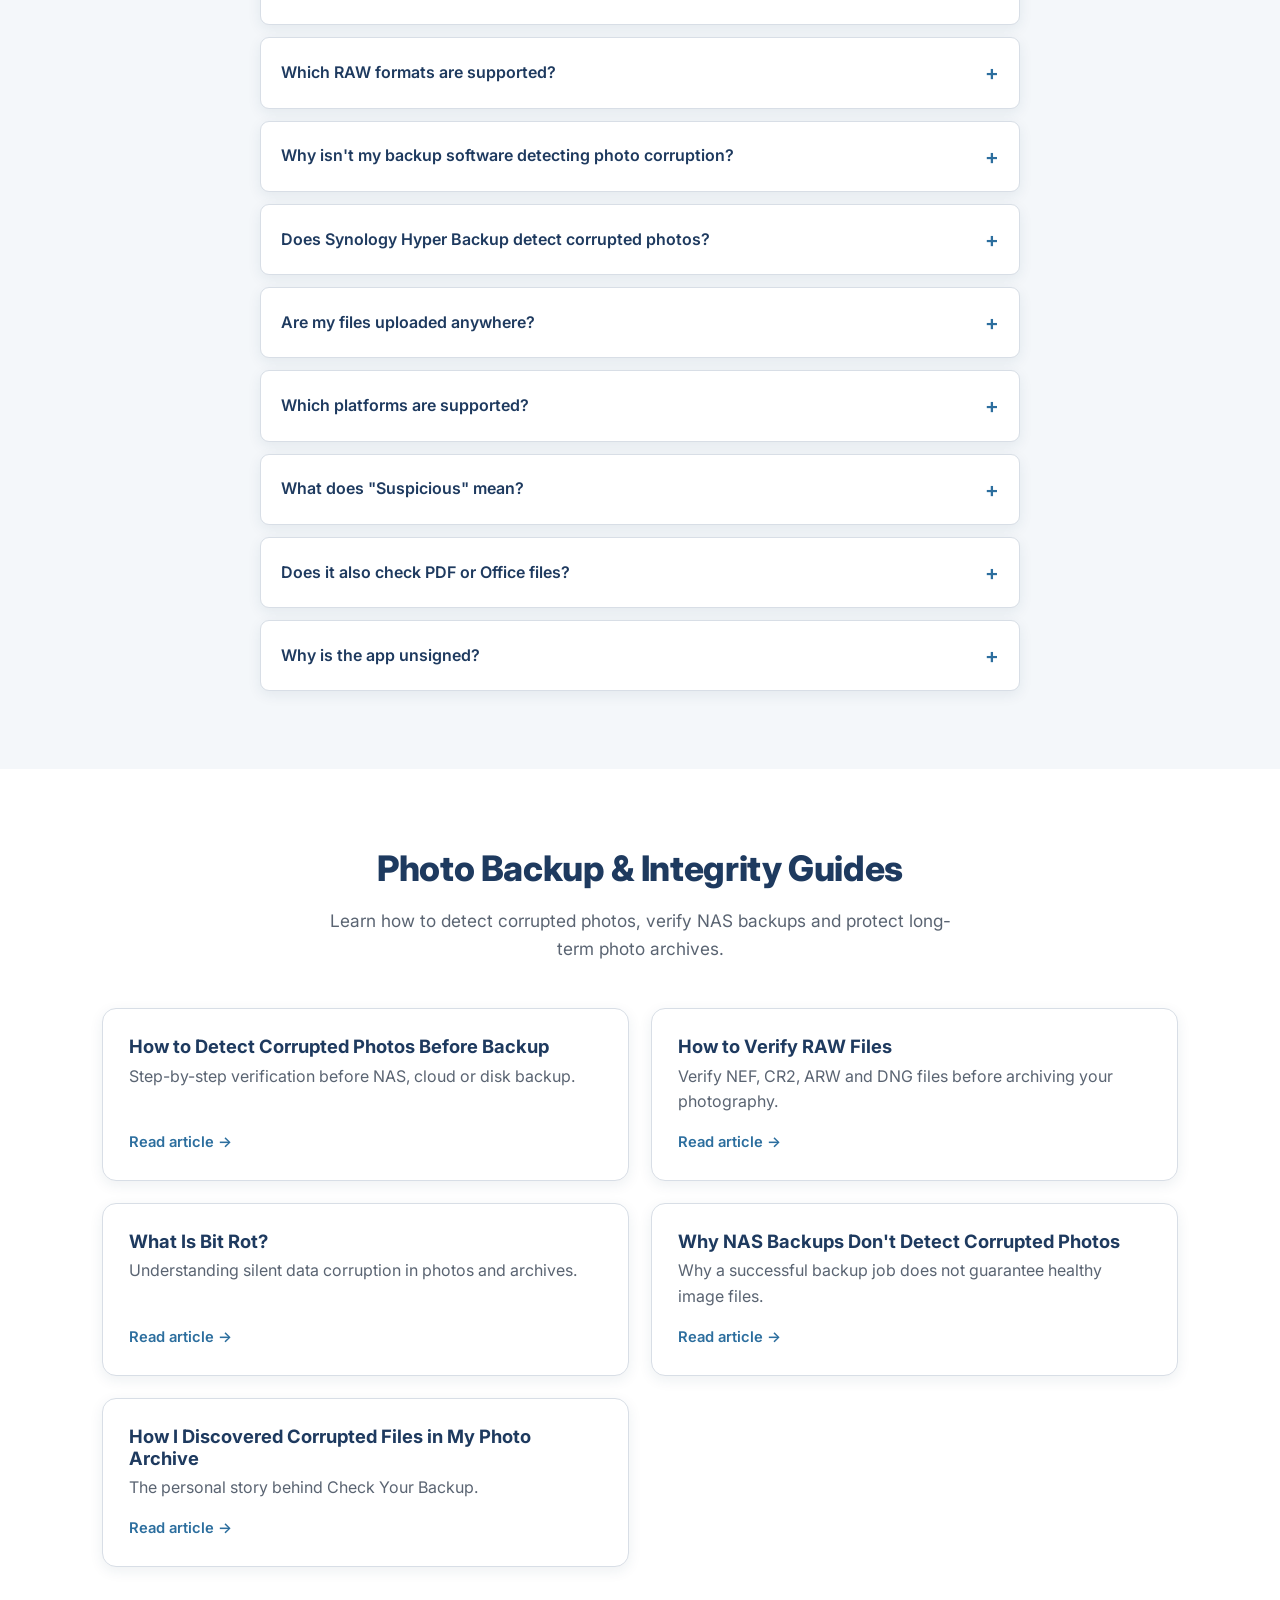
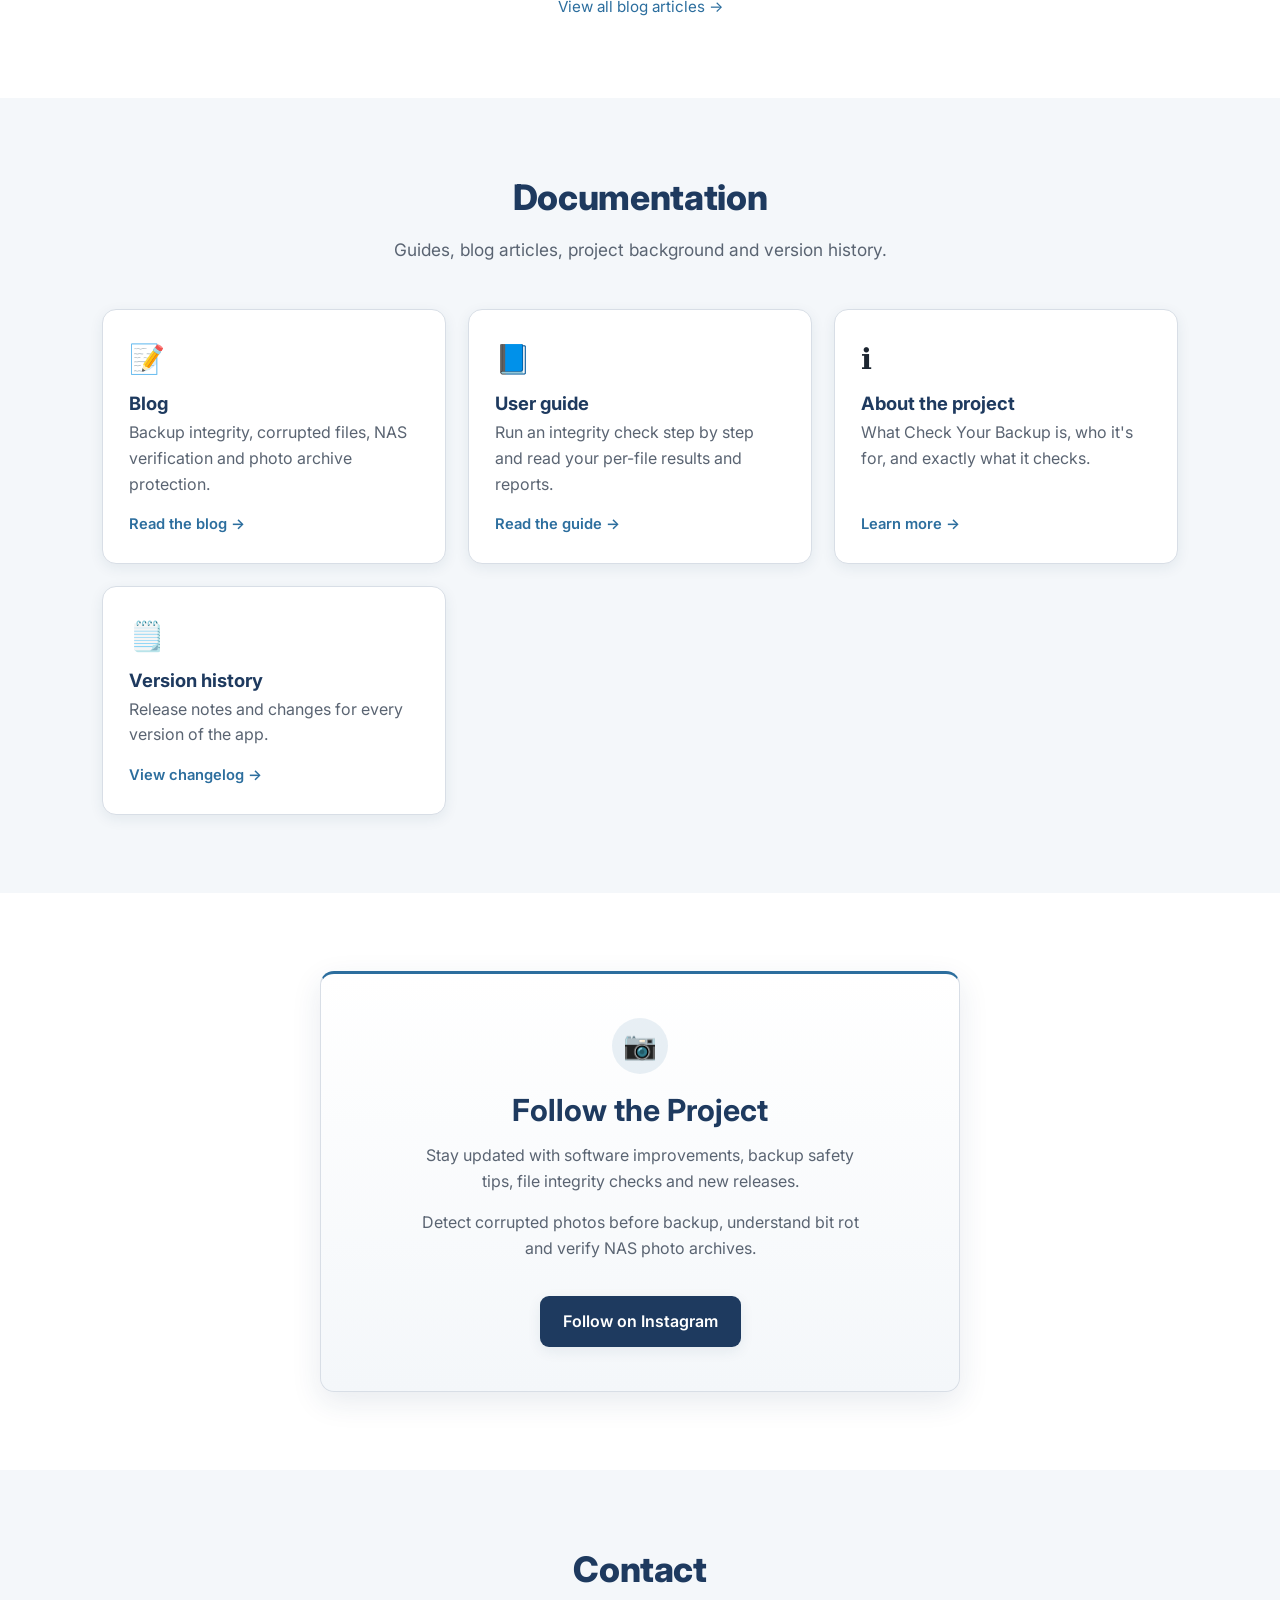
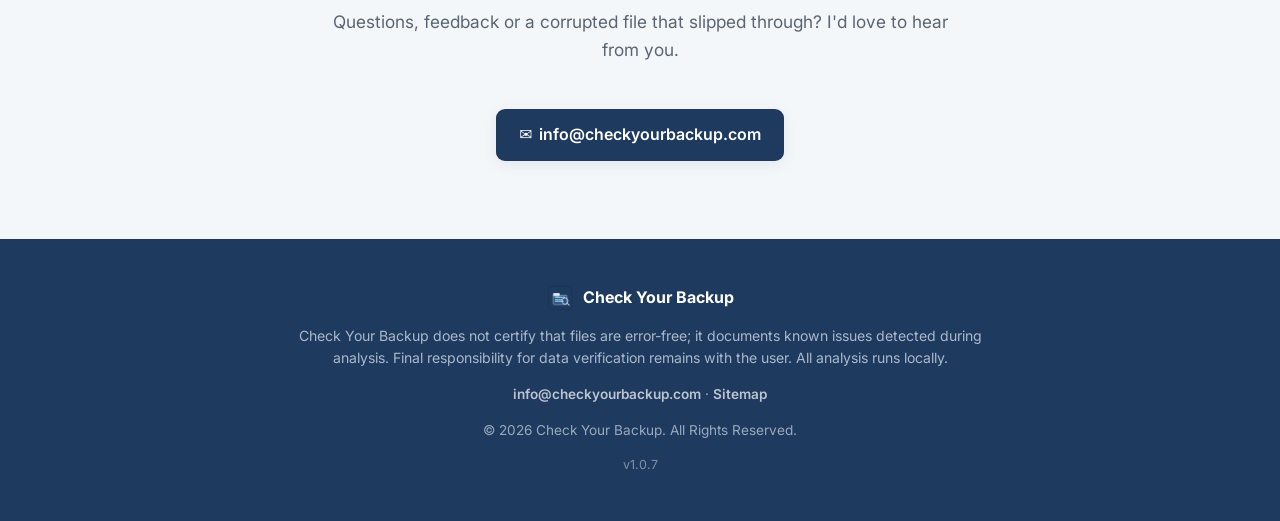
==== commit 565b3c9d: "Restore full header nav: Formats, Read-only, Screenshots, Guides Co-authored-by: CheckYourBackup <Ch" ====
--- a/index.html
+++ b/index.html
@@ -233,9 +233,13 @@
       </a>
       <nav class="nav" id="nav">
         <a href="#features">Features</a>
+        <a href="#formats">Formats</a>
+        <a href="#readonly">Read-only</a>
         <a href="#how">How it works</a>
+        <a href="#screenshots">Screenshots</a>
         <a href="#status">Status</a>
         <a href="#story">Story</a>
+        <a href="#guides">Guides</a>
         <a href="blog/index.html">Blog</a>
         <a href="#docs">Docs</a>
         <a href="#faq">FAQ</a>
--- a/assets/css/styles.css
+++ b/assets/css/styles.css
@@ -425,7 +425,13 @@
   .nav a.btn-sm { padding: 7px 12px; font-size: .84rem; }
 }
 
-@media (max-width: 1280px) {
+@media (max-width: 1400px) {
+  .nav { gap: 12px; }
+  .nav a { font-size: .82rem; }
+  .nav a.btn-sm { padding: 6px 11px; font-size: .82rem; }
+}
+
+@media (max-width: 1320px) {
   .nav { display: none; }
   .nav.open {
     display: flex; flex-direction: column; align-items: stretch; gap: 4px;
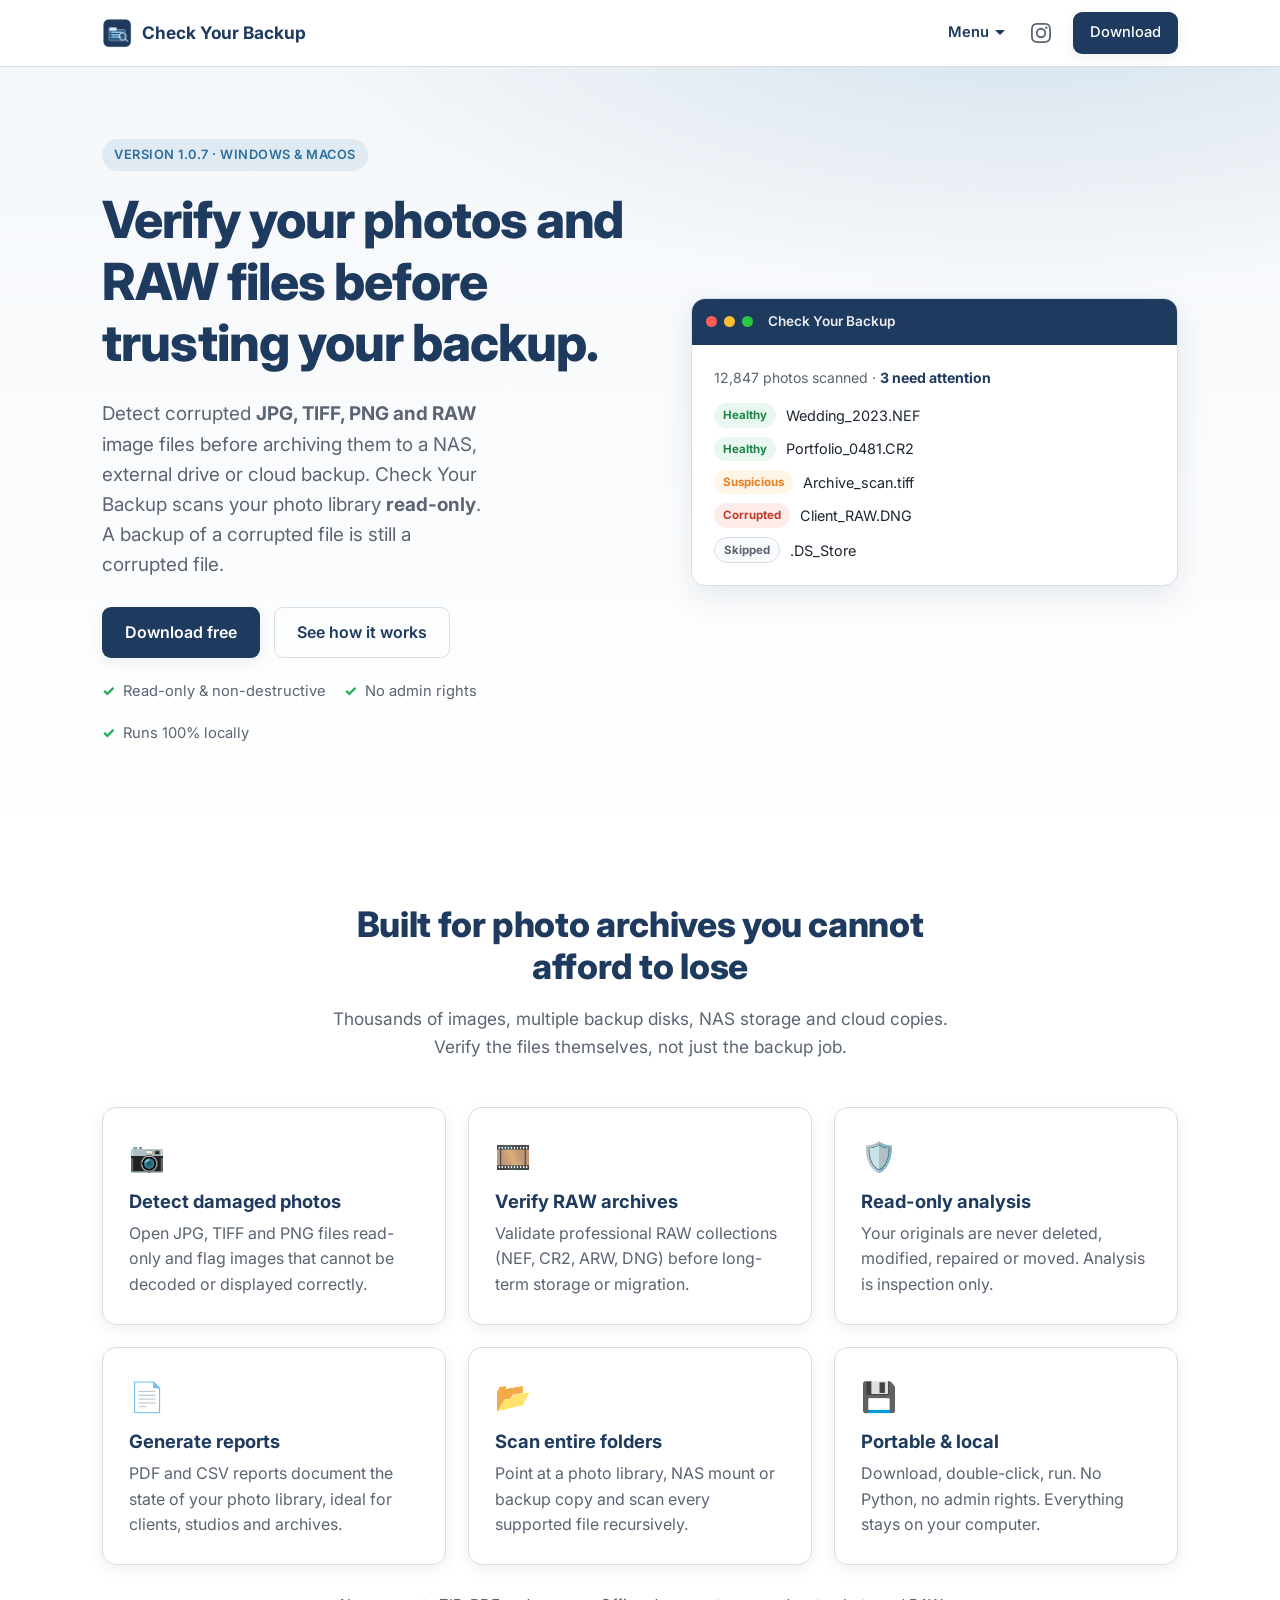
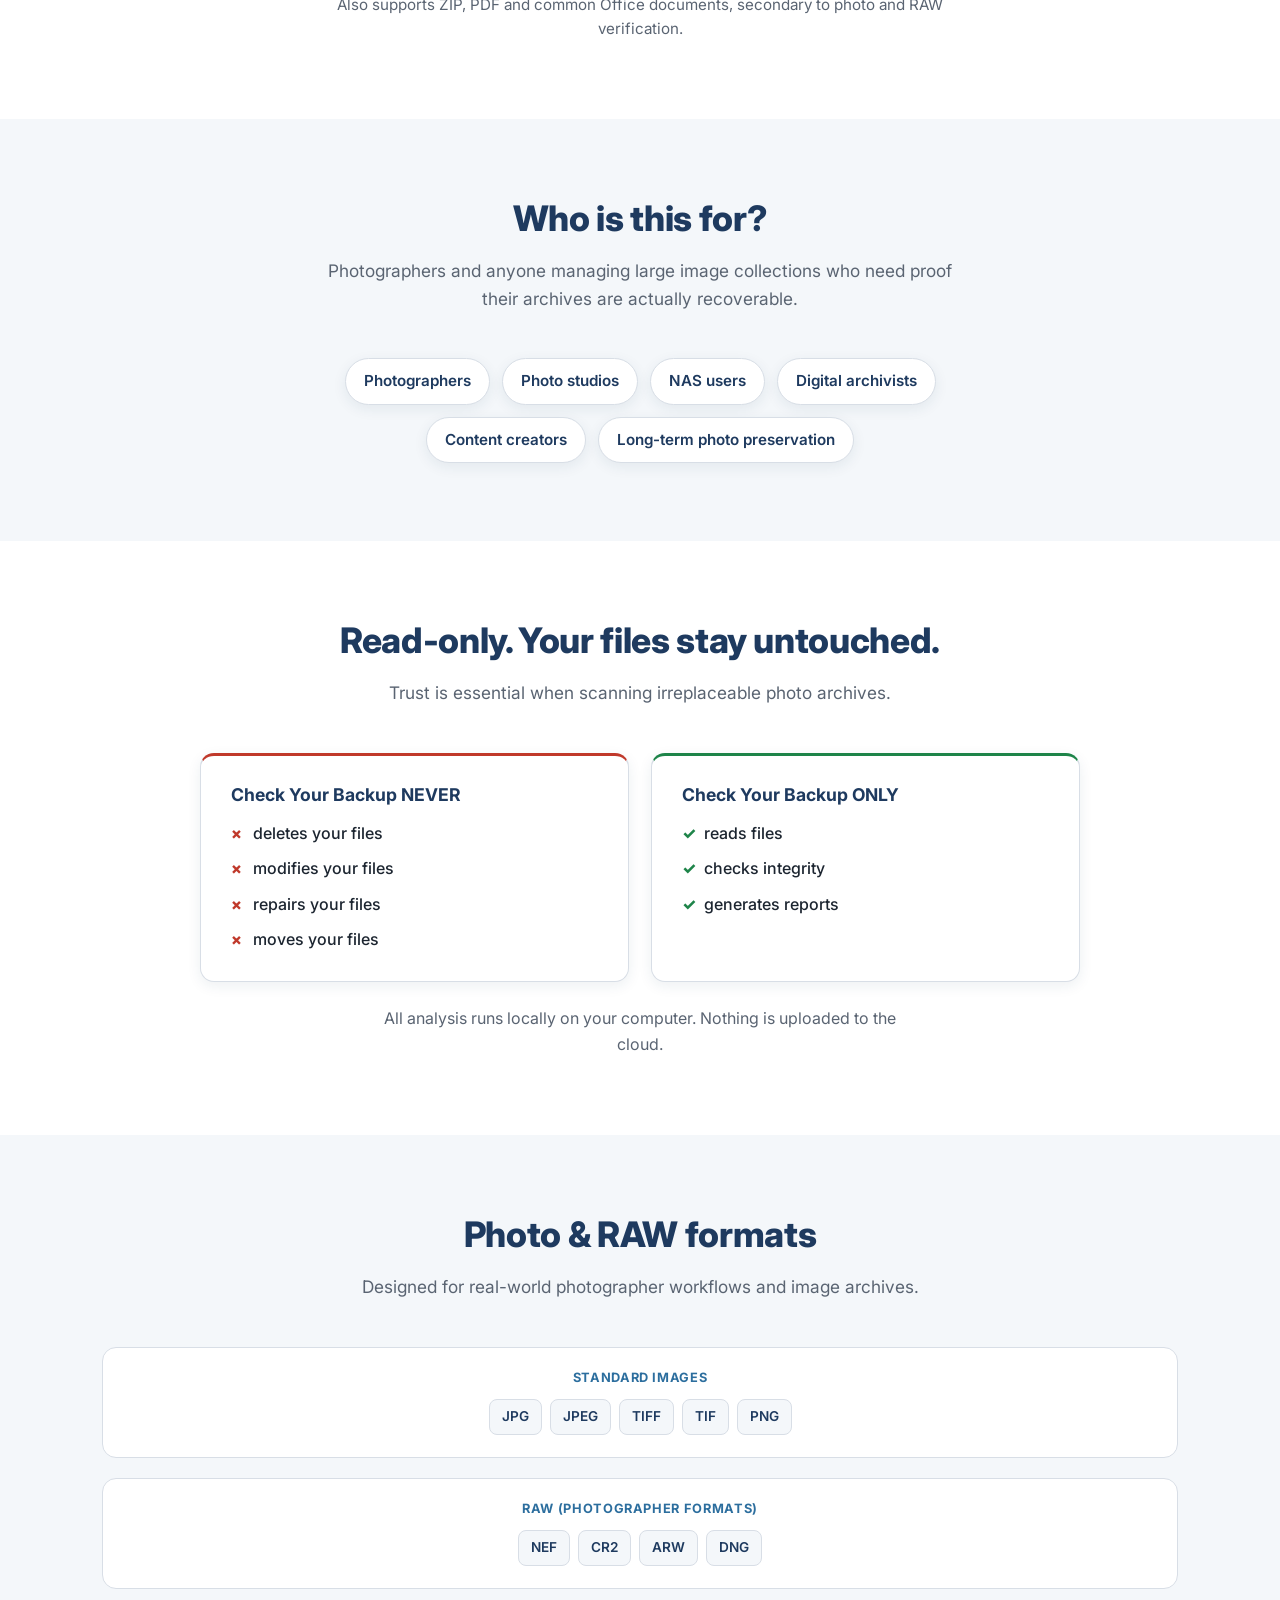
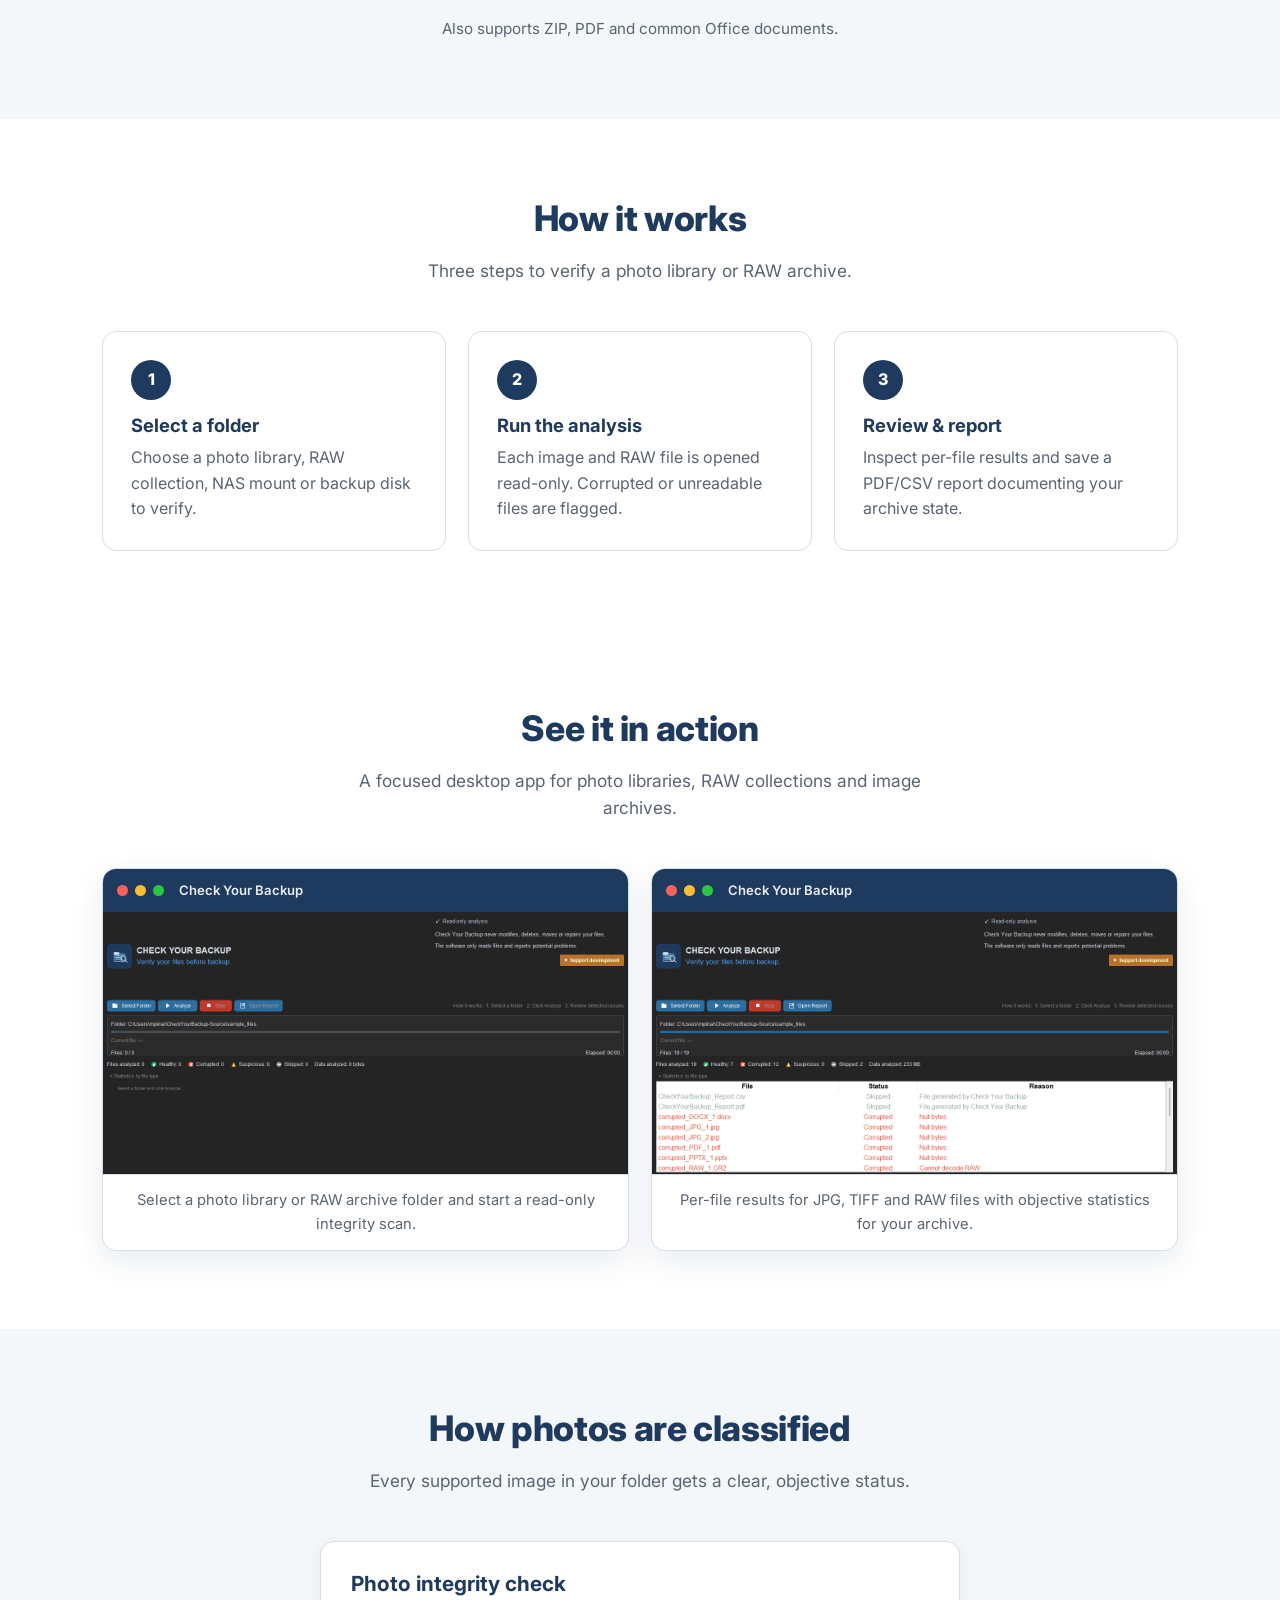
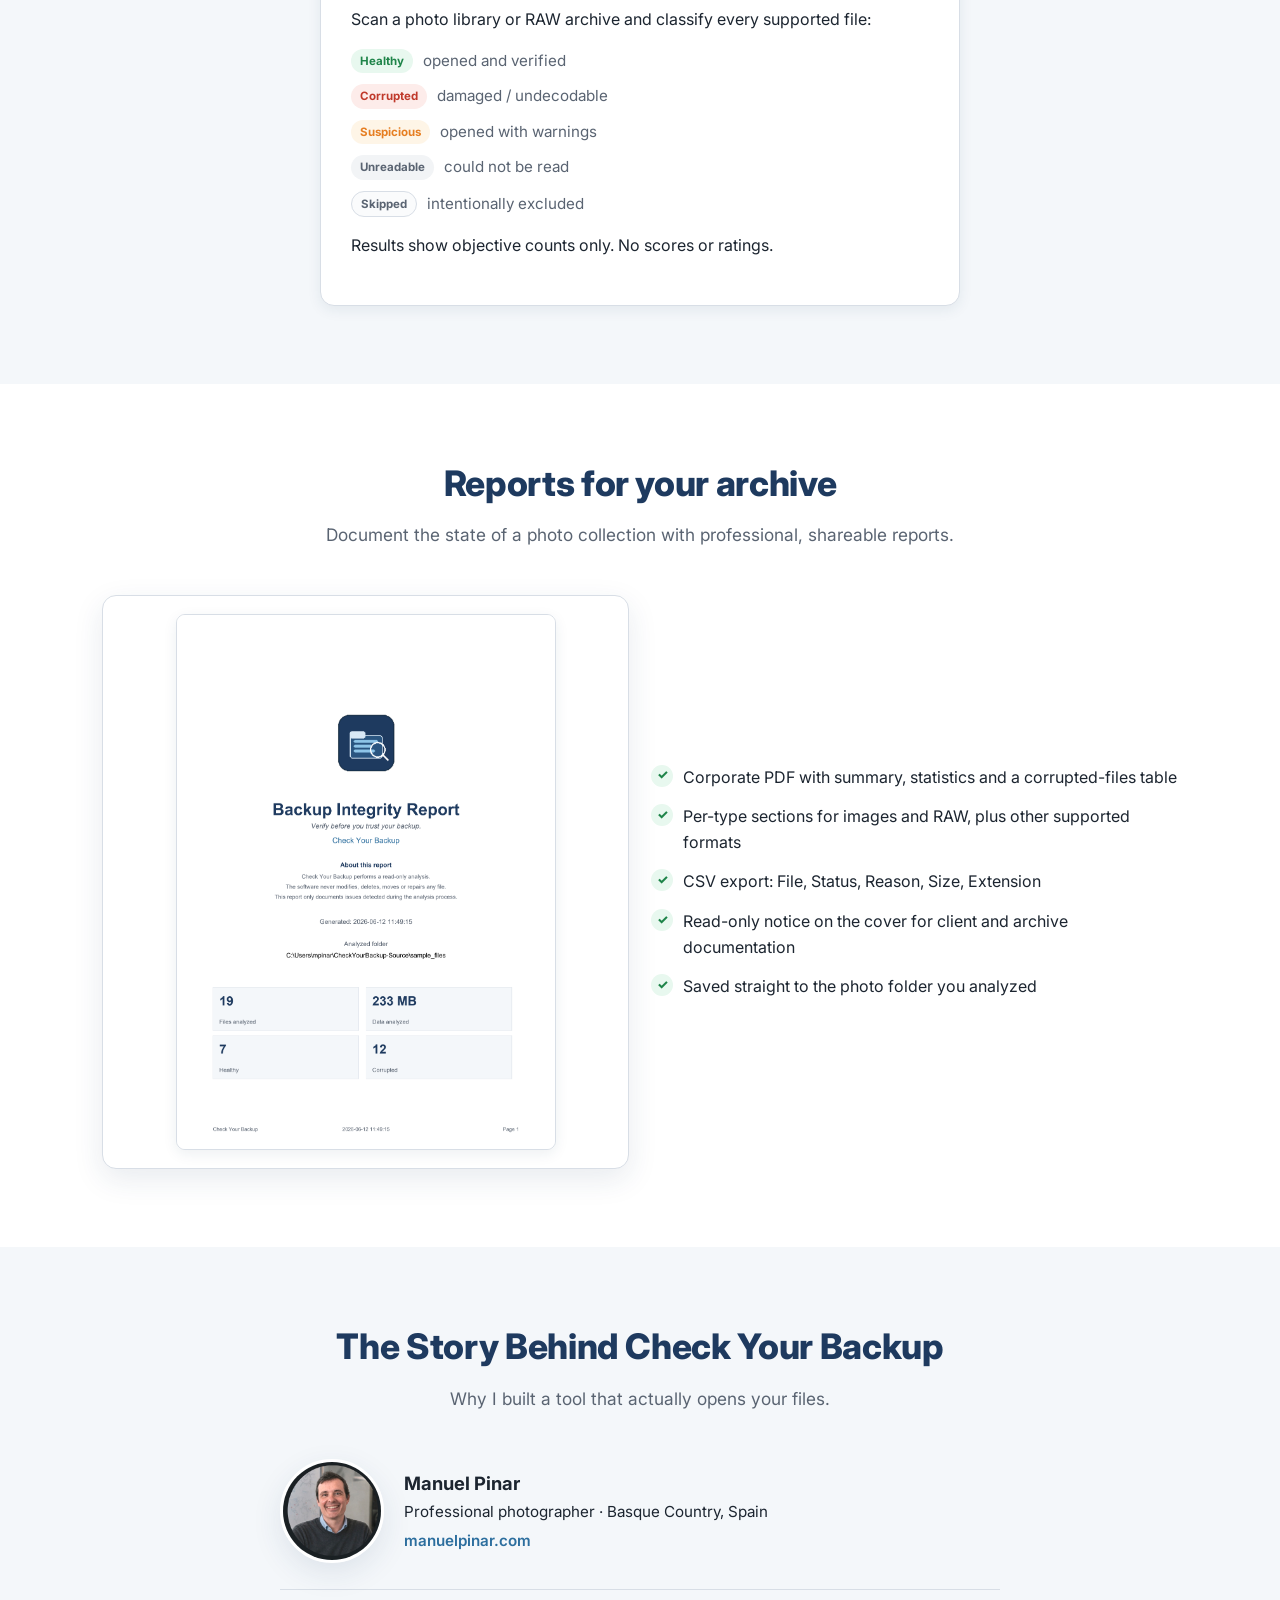
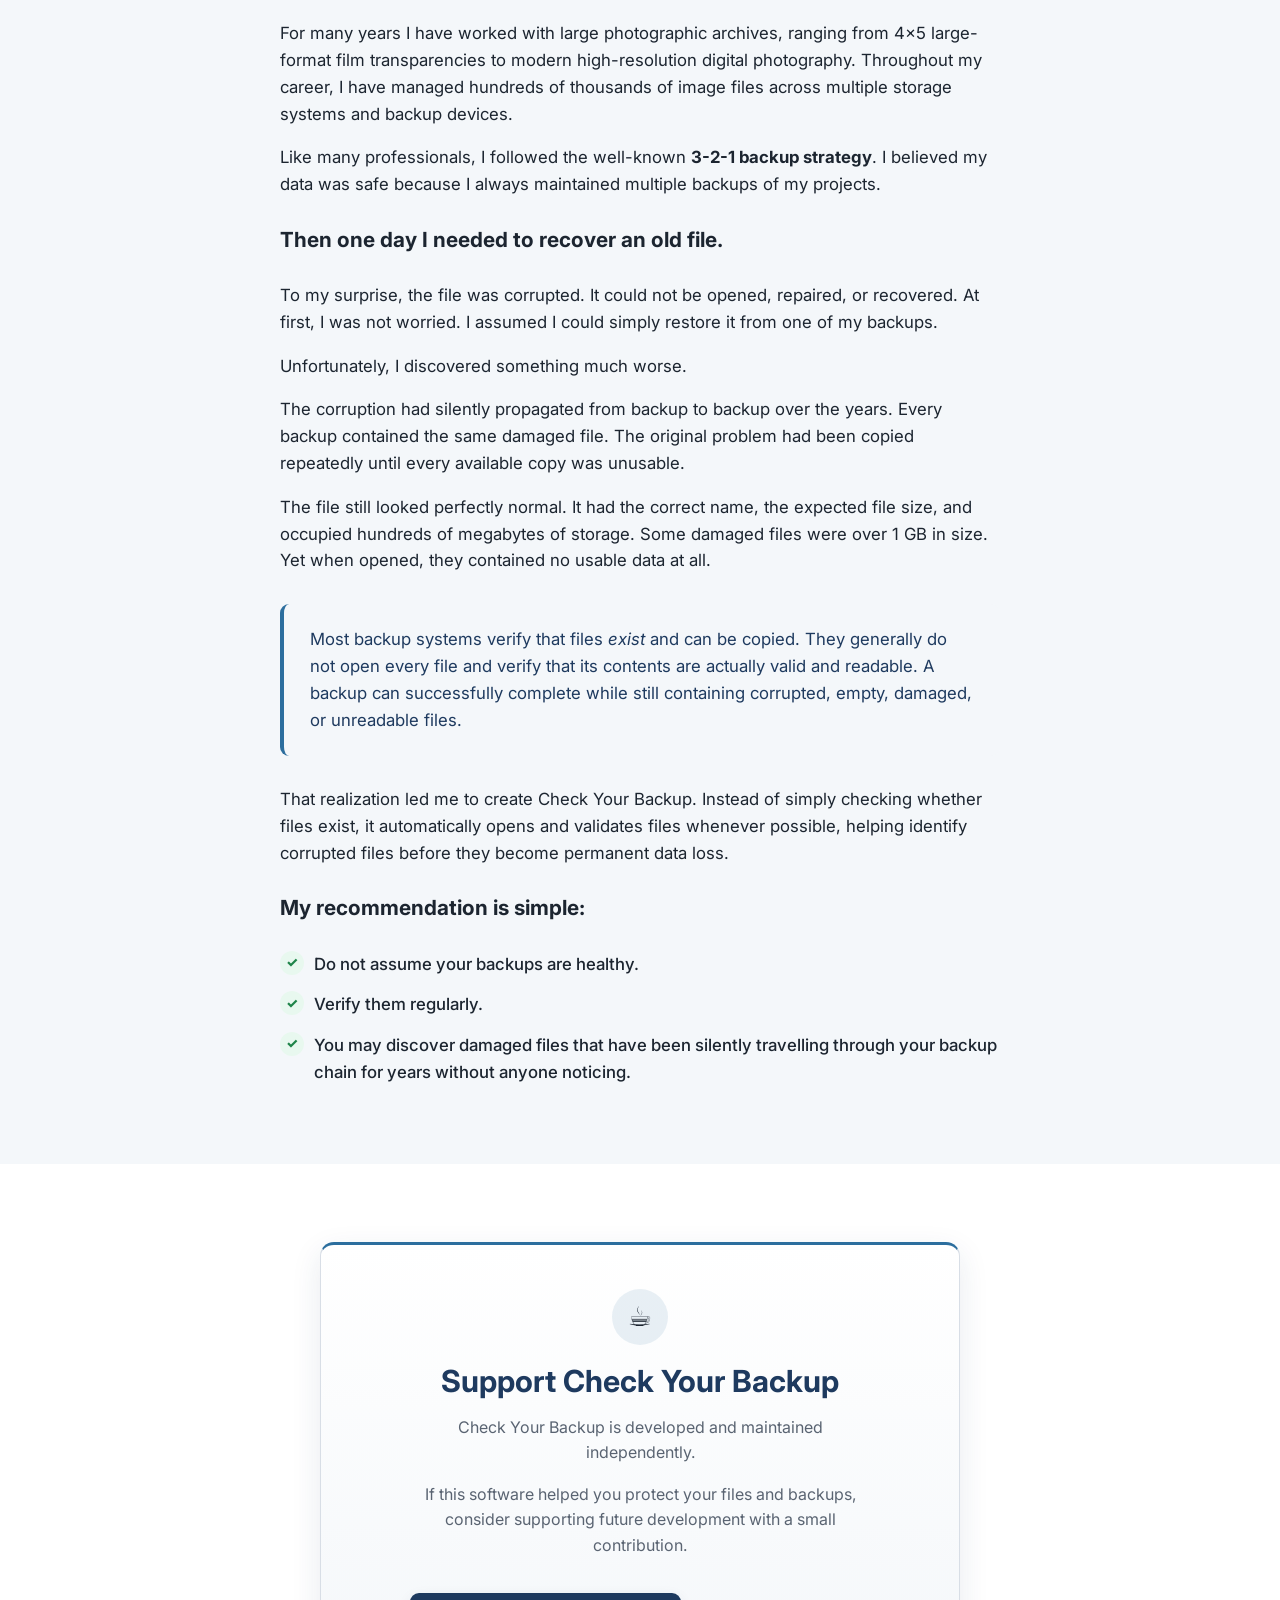
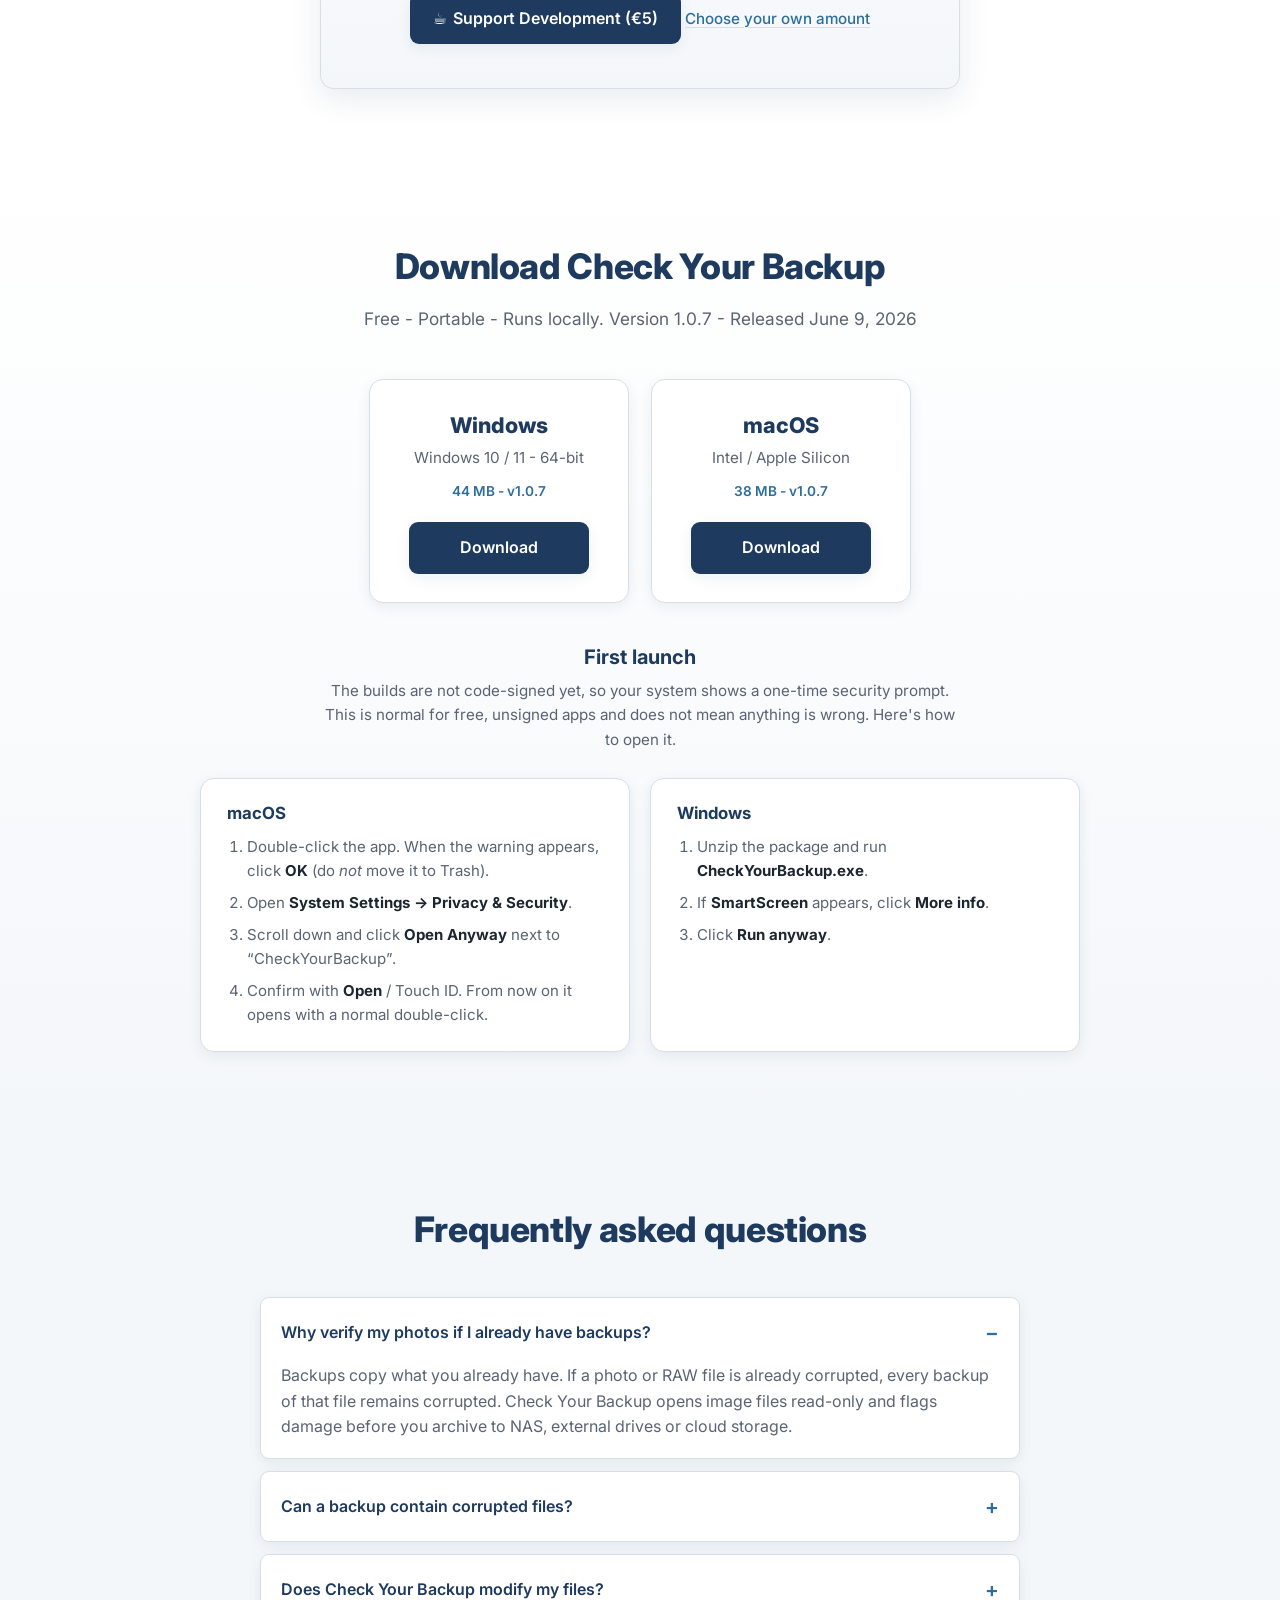
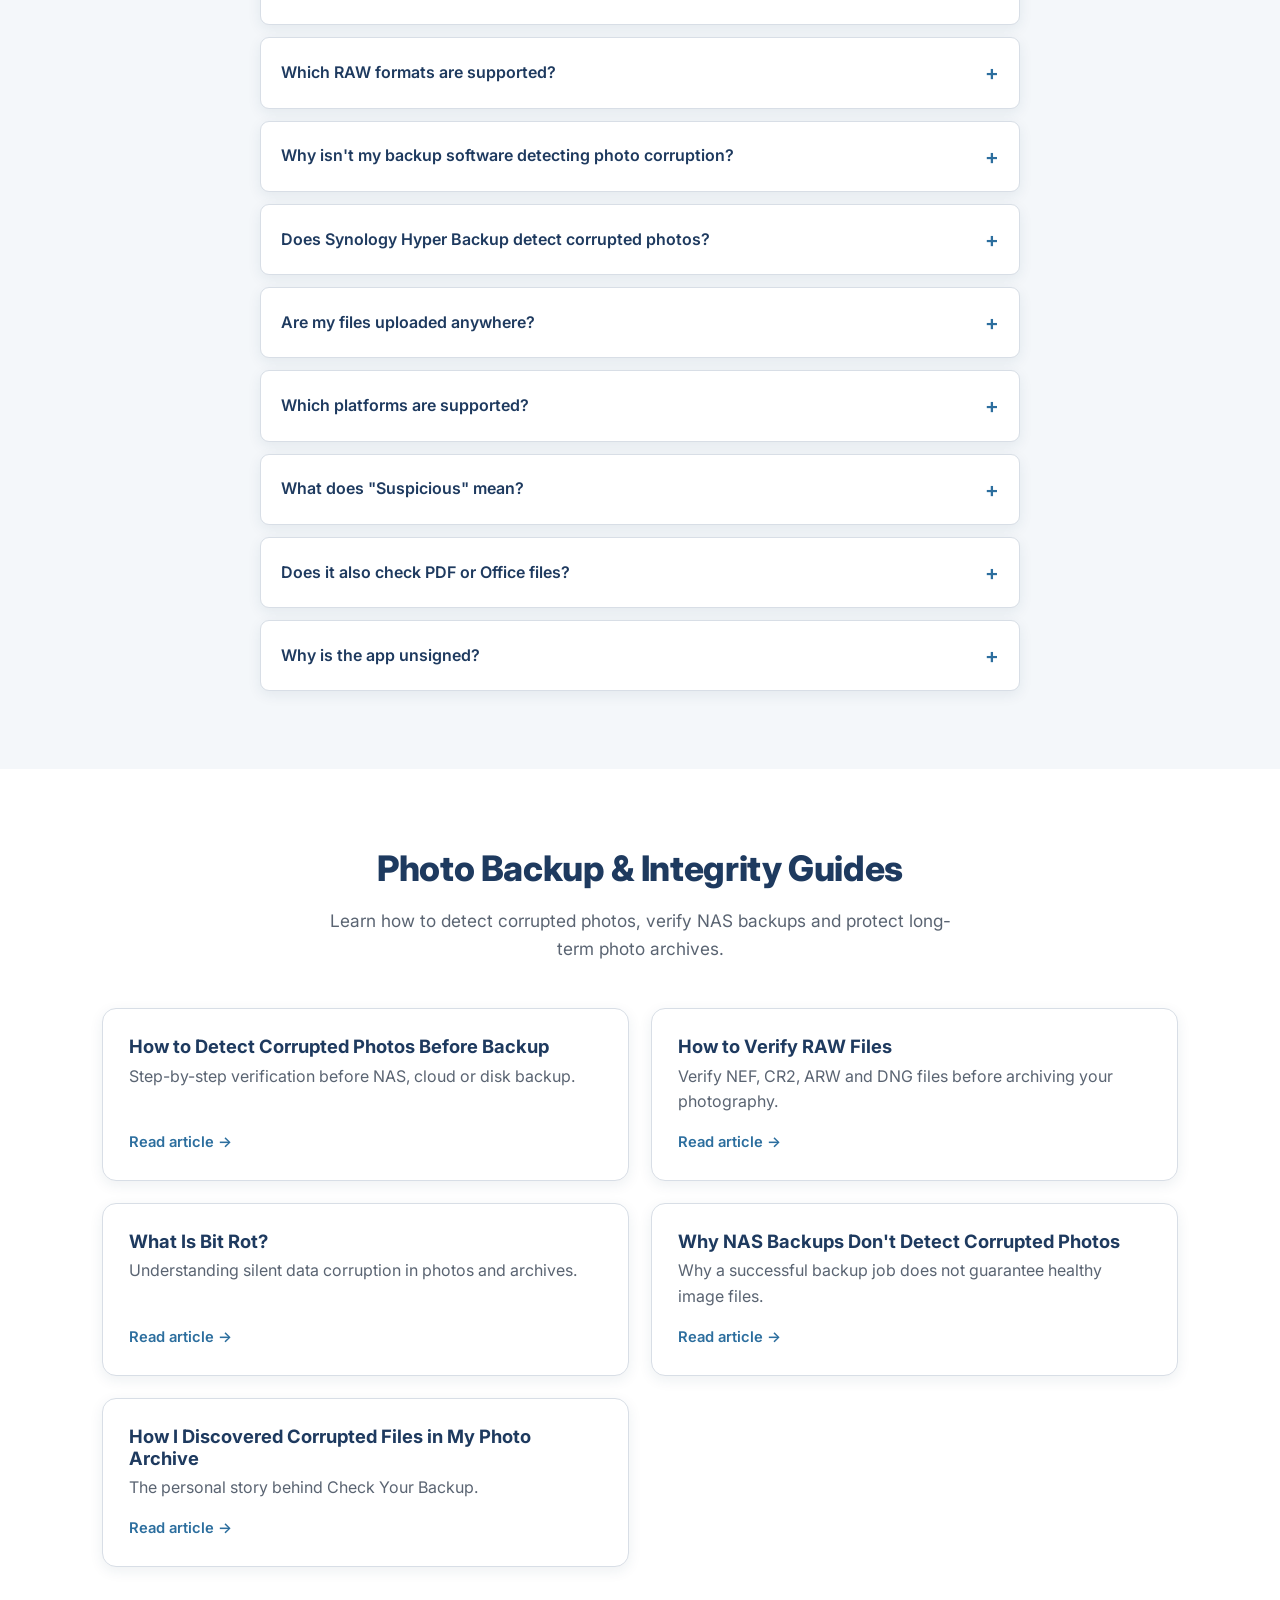
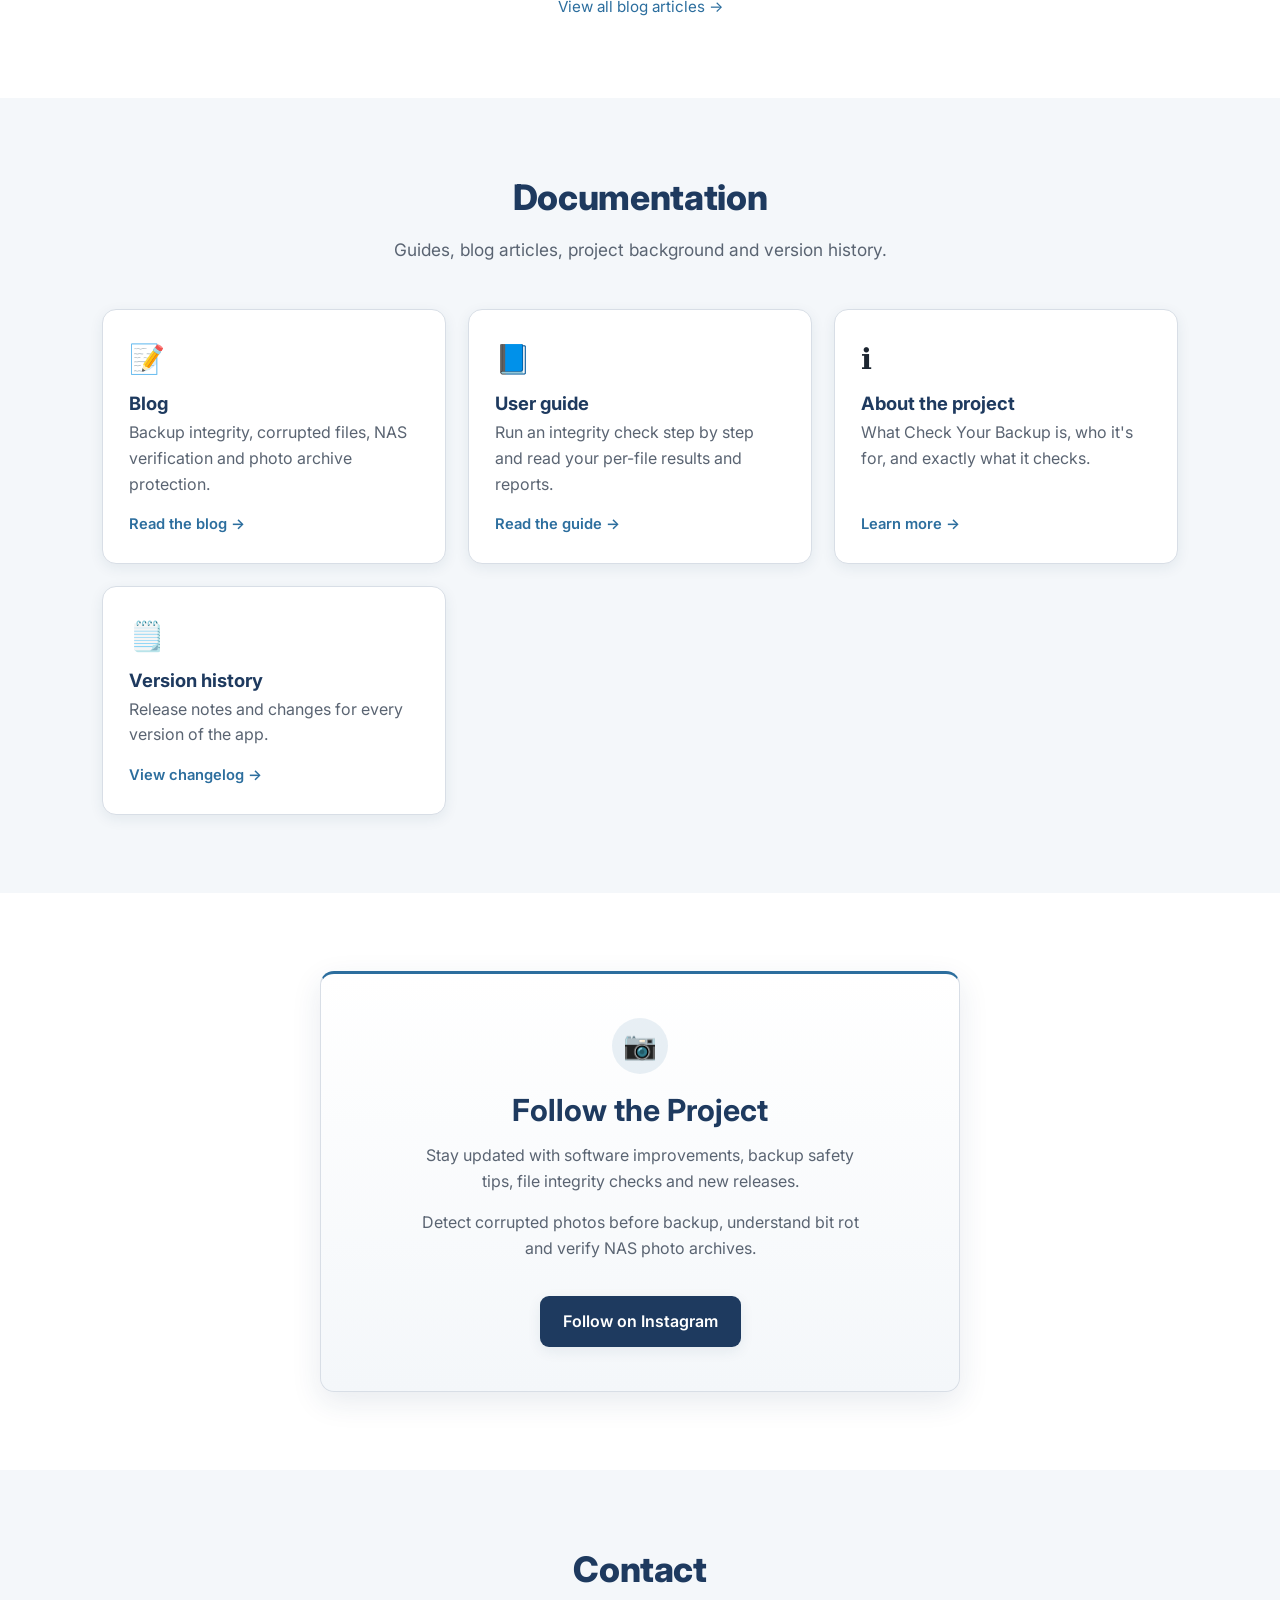
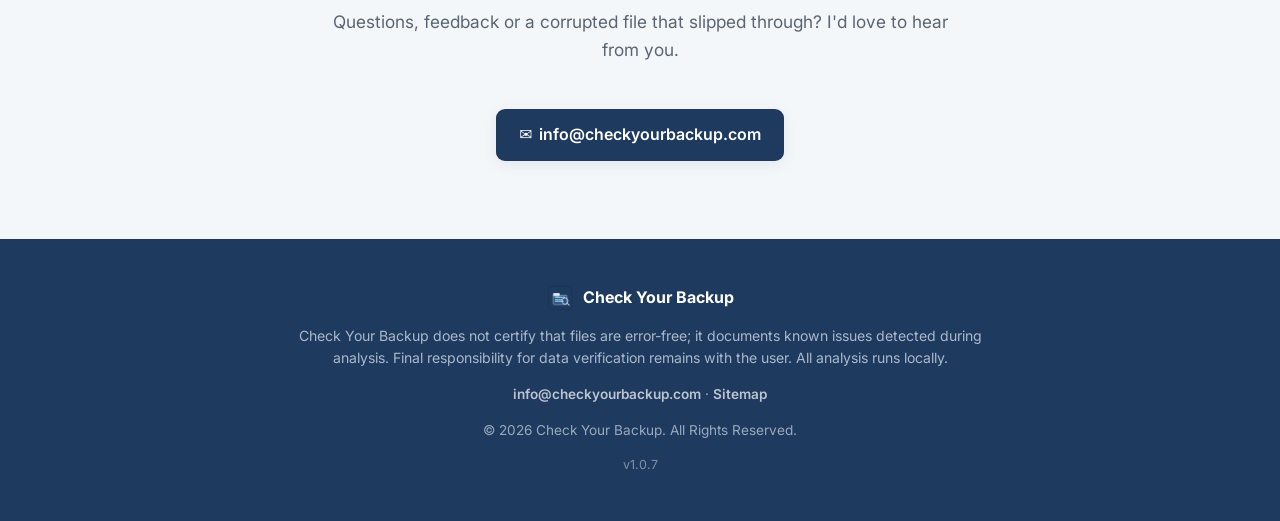
==== commit 125860ea: "Replace header links with Menu dropdown (no hamburger) Co-authored-by: CheckYourBackup <CheckYourBac" ====
--- a/index.html
+++ b/index.html
@@ -232,18 +232,28 @@
         <span class="brand-name">Check Your Backup</span>
       </a>
       <nav class="nav" id="nav">
-        <a href="#features">Features</a>
-        <a href="#formats">Formats</a>
-        <a href="#readonly">Read-only</a>
-        <a href="#how">How it works</a>
-        <a href="#screenshots">Screenshots</a>
-        <a href="#status">Status</a>
-        <a href="#story">Story</a>
-        <a href="#guides">Guides</a>
-        <a href="blog/index.html">Blog</a>
-        <a href="#docs">Docs</a>
-        <a href="#faq">FAQ</a>
-        <a href="#contact">Contact</a>
+        <div class="nav-menu-dropdown">
+          <button type="button" class="nav-menu-trigger" id="navMenuTrigger" aria-expanded="false" aria-haspopup="true" aria-controls="navMenuPanel">
+            Menu
+          </button>
+          <div class="nav-menu-panel" id="navMenuPanel" role="menu" hidden>
+            <a href="#features" role="menuitem">Features</a>
+            <a href="#formats" role="menuitem">Formats</a>
+            <a href="#readonly" role="menuitem">Read-only</a>
+            <a href="#how" role="menuitem">How it works</a>
+            <a href="#screenshots" role="menuitem">Screenshots</a>
+            <a href="#status" role="menuitem">Status</a>
+            <a href="#story" role="menuitem">Story</a>
+            <a href="#guides" role="menuitem">Guides</a>
+            <a href="blog/index.html" role="menuitem">Blog</a>
+            <a href="#docs" role="menuitem">Documentation</a>
+            <a href="docs/user-guide.html" role="menuitem">User guide</a>
+            <a href="docs/about.html" role="menuitem">About</a>
+            <a href="docs/changelog.html" role="menuitem">Changelog</a>
+            <a href="#faq" role="menuitem">FAQ</a>
+            <a href="#contact" role="menuitem">Contact</a>
+          </div>
+        </div>
         <a href="https://www.instagram.com/checkyourbackup/" target="_blank" rel="noopener noreferrer" aria-label="Follow Check Your Backup on Instagram">
           <svg width="20" height="20" viewBox="0 0 24 24" fill="currentColor" aria-hidden="true">
             <path d="M12 2.163c3.204 0 3.584.012 4.85.07 3.252.148 4.771 1.691 4.919 4.919.058 1.265.069 1.645.069 4.849 0 3.205-.012 3.584-.069 4.849-.149 3.225-1.664 4.771-4.919 4.919-1.266.058-1.644.07-4.85.07-3.204 0-3.584-.012-4.849-.07-3.26-.149-4.771-1.699-4.919-4.92-.058-1.265-.07-1.644-.07-4.849 0-3.204.013-3.583.07-4.849.149-3.227 1.664-4.771 4.919-4.919 1.266-.057 1.645-.069 4.849-.069zM12 0C8.741 0 8.333.014 7.053.072 2.695.272.273 2.69.073 7.052.014 8.333 0 8.741 0 12c0 3.259.014 3.668.072 4.948.2 4.358 2.618 6.78 6.98 6.98C8.333 23.986 8.741 24 12 24c3.259 0 3.668-.014 4.948-.072 4.354-.2 6.782-2.618 6.979-6.98.059-1.28.073-1.689.073-4.948 0-3.259-.014-3.667-.072-4.947-.196-4.354-2.617-6.78-6.979-6.98C15.668.014 15.259 0 12 0zm0 5.838a6.162 6.162 0 100 12.324 6.162 6.162 0 000-12.324zM12 16a4 4 0 110-8 4 4 0 010 8zm6.406-11.845a1.44 1.44 0 100 2.881 1.44 1.44 0 000-2.881z"/>
@@ -251,9 +261,6 @@
         </a>
         <a class="btn btn-primary btn-sm" href="#download">Download</a>
       </nav>
-      <button class="nav-toggle" id="navToggle" aria-label="Toggle menu" aria-expanded="false">
-        <span></span><span></span><span></span>
-      </button>
     </div>
   </header>
 
--- a/assets/css/styles.css
+++ b/assets/css/styles.css
@@ -84,7 +84,7 @@
 .brand { display: inline-flex; align-items: center; gap: 10px; flex-shrink: 0; }
 .brand-logo { width: 30px; height: 30px; border-radius: 7px; flex-shrink: 0; }
 .brand-name { font-weight: 700; color: var(--navy); font-size: 1.08rem; white-space: nowrap; }
-.nav { display: flex; align-items: center; gap: 22px; flex-shrink: 1; min-width: 0; }
+.nav { display: flex; align-items: center; gap: 22px; flex-shrink: 0; margin-left: auto; }
 .nav a {
   color: var(--muted);
   font-weight: 500;
@@ -96,8 +96,60 @@
 .nav a.btn { color: #fff; }
 .nav a[aria-label] { display: inline-flex; align-items: center; flex-shrink: 0; }
 
-.nav-toggle { display: none; background: none; border: 0; cursor: pointer; padding: 8px; }
-.nav-toggle span { display: block; width: 24px; height: 2px; background: var(--navy); margin: 5px 0; border-radius: 2px; transition: .2s; }
+/* Menu dropdown (text trigger, no hamburger) */
+.nav-menu-dropdown { position: relative; }
+.nav-menu-trigger {
+  background: none;
+  border: 0;
+  cursor: pointer;
+  font: inherit;
+  font-weight: 600;
+  font-size: .92rem;
+  color: var(--navy);
+  padding: 8px 4px;
+  display: inline-flex;
+  align-items: center;
+  gap: 6px;
+}
+.nav-menu-trigger::after {
+  content: "";
+  width: 0;
+  height: 0;
+  border-left: 5px solid transparent;
+  border-right: 5px solid transparent;
+  border-top: 5px solid var(--navy);
+  transition: transform .15s ease;
+}
+.nav-menu-dropdown.is-open .nav-menu-trigger::after { transform: rotate(180deg); }
+.nav-menu-trigger:hover { color: var(--blue); }
+.nav-menu-panel {
+  position: absolute;
+  top: calc(100% + 10px);
+  left: 0;
+  min-width: 220px;
+  max-height: min(70vh, 520px);
+  overflow-y: auto;
+  background: #fff;
+  border: 1px solid var(--border);
+  border-radius: var(--radius-sm);
+  box-shadow: var(--shadow);
+  padding: 8px 0;
+  z-index: 100;
+  display: none;
+}
+.nav-menu-dropdown.is-open .nav-menu-panel { display: block; }
+.nav-menu-panel a {
+  display: block;
+  padding: 10px 18px;
+  color: var(--muted);
+  font-weight: 500;
+  font-size: .92rem;
+  white-space: nowrap;
+}
+.nav-menu-panel a:hover {
+  background: var(--light);
+  color: var(--navy);
+}
 
 /* ---------- Hero ---------- */
 .hero {
@@ -419,31 +471,6 @@
 .footer-version { font-size: .78rem; opacity: .55; }
 
 /* ---------- Responsive ---------- */
-@media (max-width: 1200px) {
-  .nav { gap: 14px; }
-  .nav a { font-size: .84rem; }
-  .nav a.btn-sm { padding: 7px 12px; font-size: .84rem; }
-}
-
-@media (max-width: 1400px) {
-  .nav { gap: 12px; }
-  .nav a { font-size: .82rem; }
-  .nav a.btn-sm { padding: 6px 11px; font-size: .82rem; }
-}
-
-@media (max-width: 1320px) {
-  .nav { display: none; }
-  .nav.open {
-    display: flex; flex-direction: column; align-items: stretch; gap: 4px;
-    position: absolute; top: 66px; left: 0; right: 0;
-    background: #fff; border-bottom: 1px solid var(--border); padding: 14px 22px;
-    box-shadow: var(--shadow-sm);
-  }
-  .nav.open a { padding: 10px 4px; white-space: normal; }
-  .nav.open a.btn { margin-top: 6px; align-self: flex-start; }
-  .nav-toggle { display: block; }
-}
-
 @media (max-width: 900px) {
   .hero-inner { grid-template-columns: 1fr; }
   .hero-visual { order: -1; }
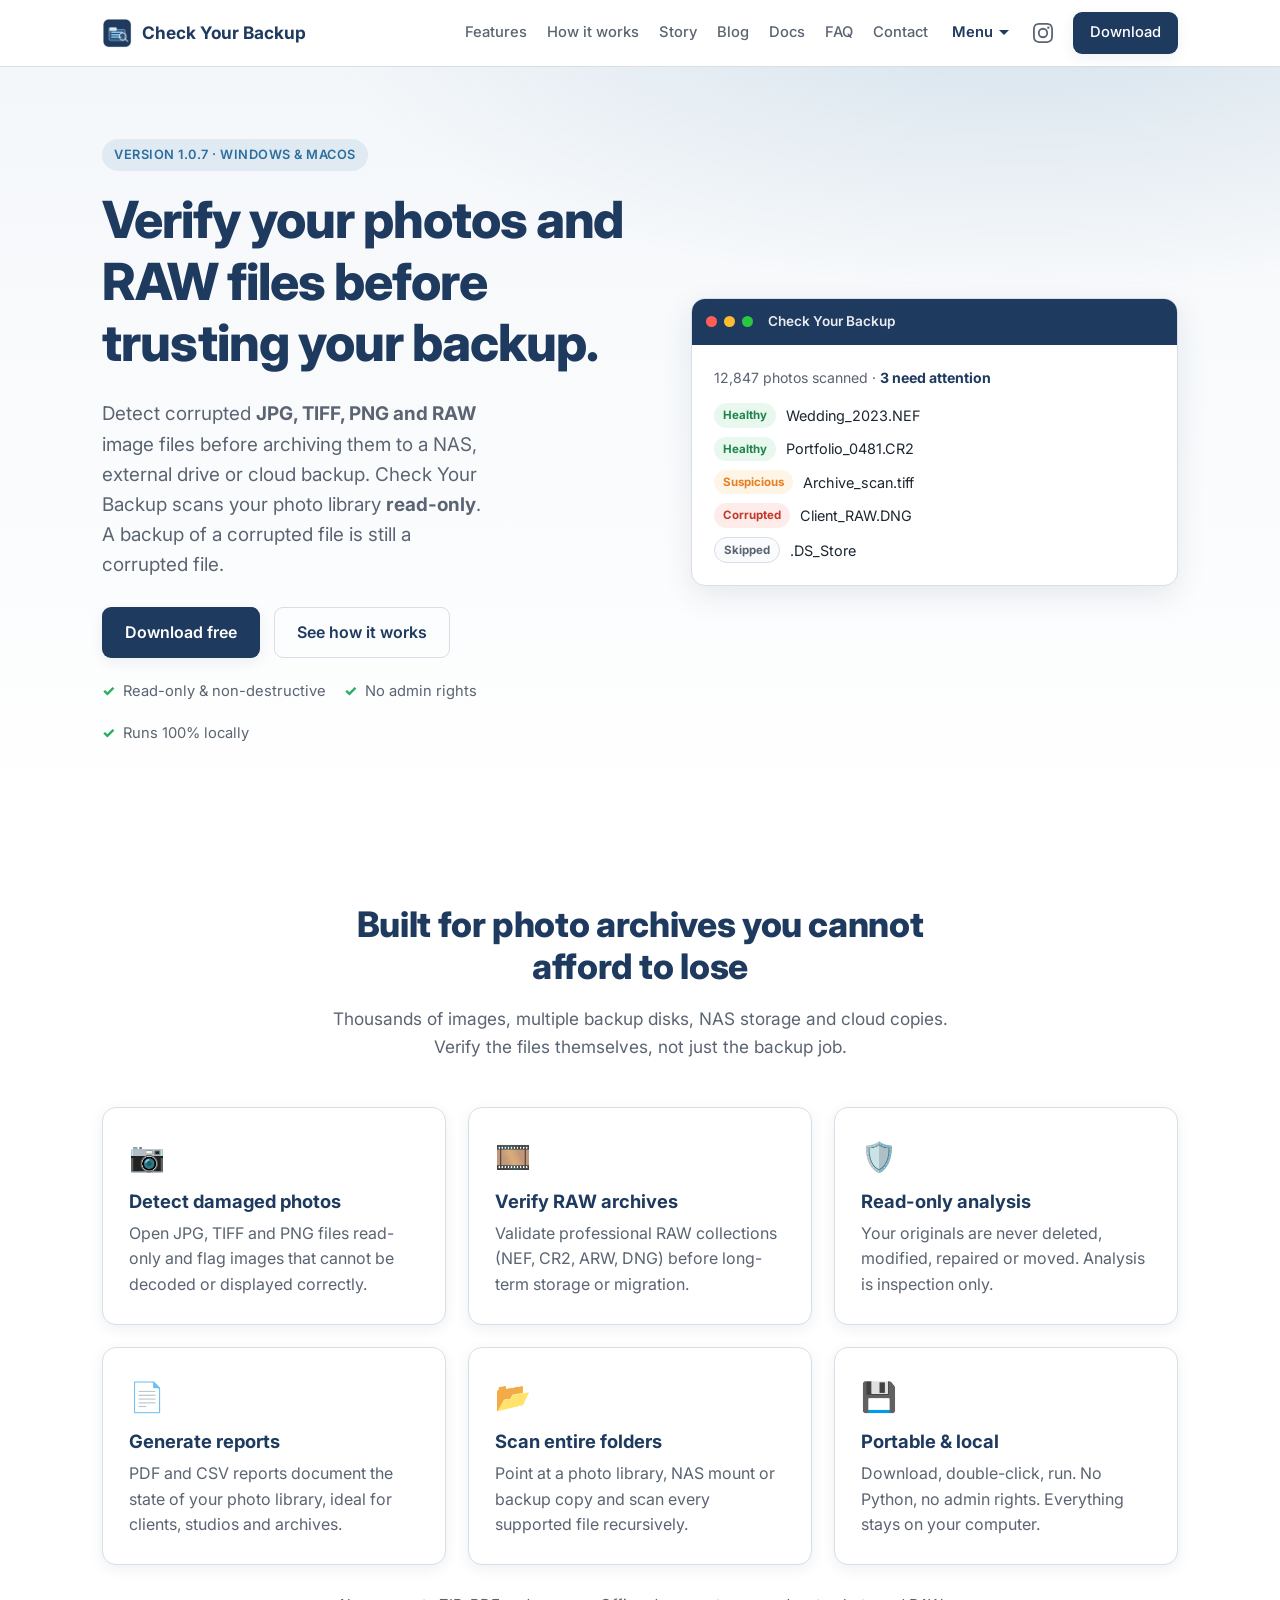
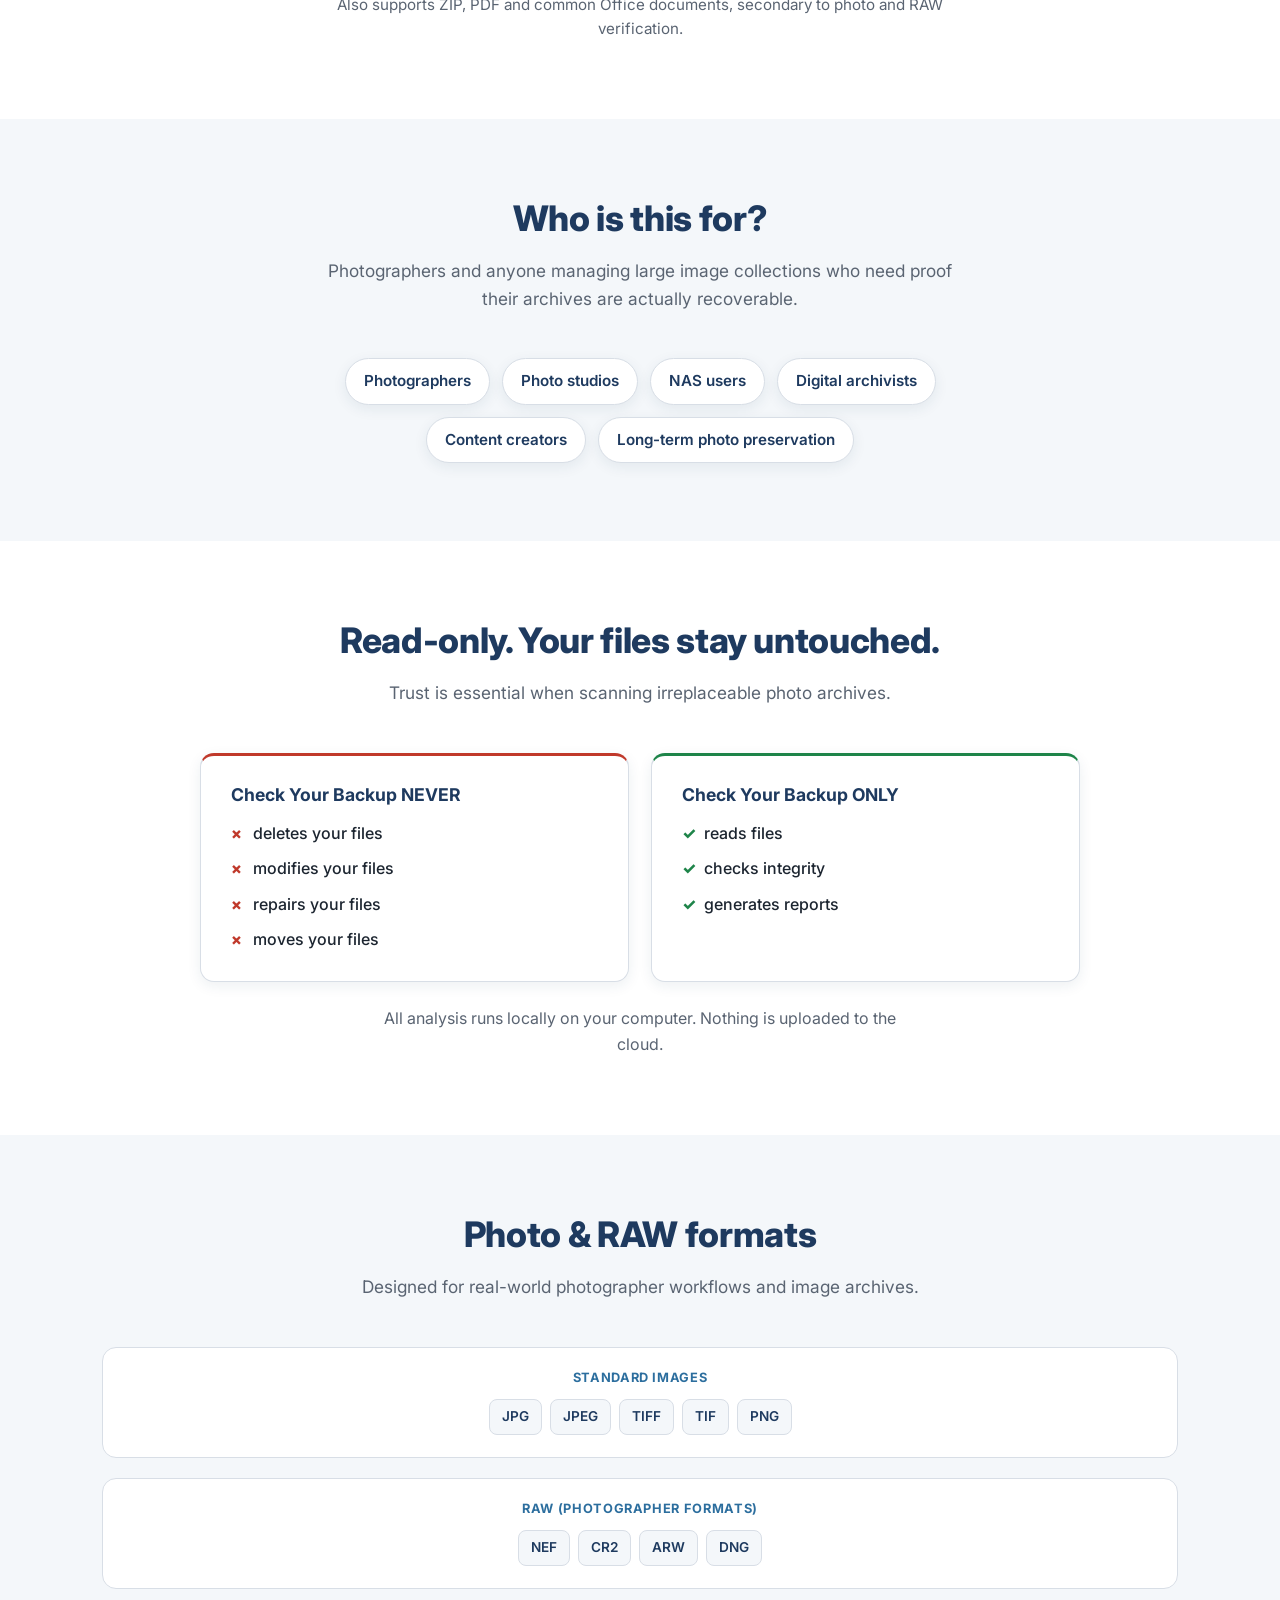
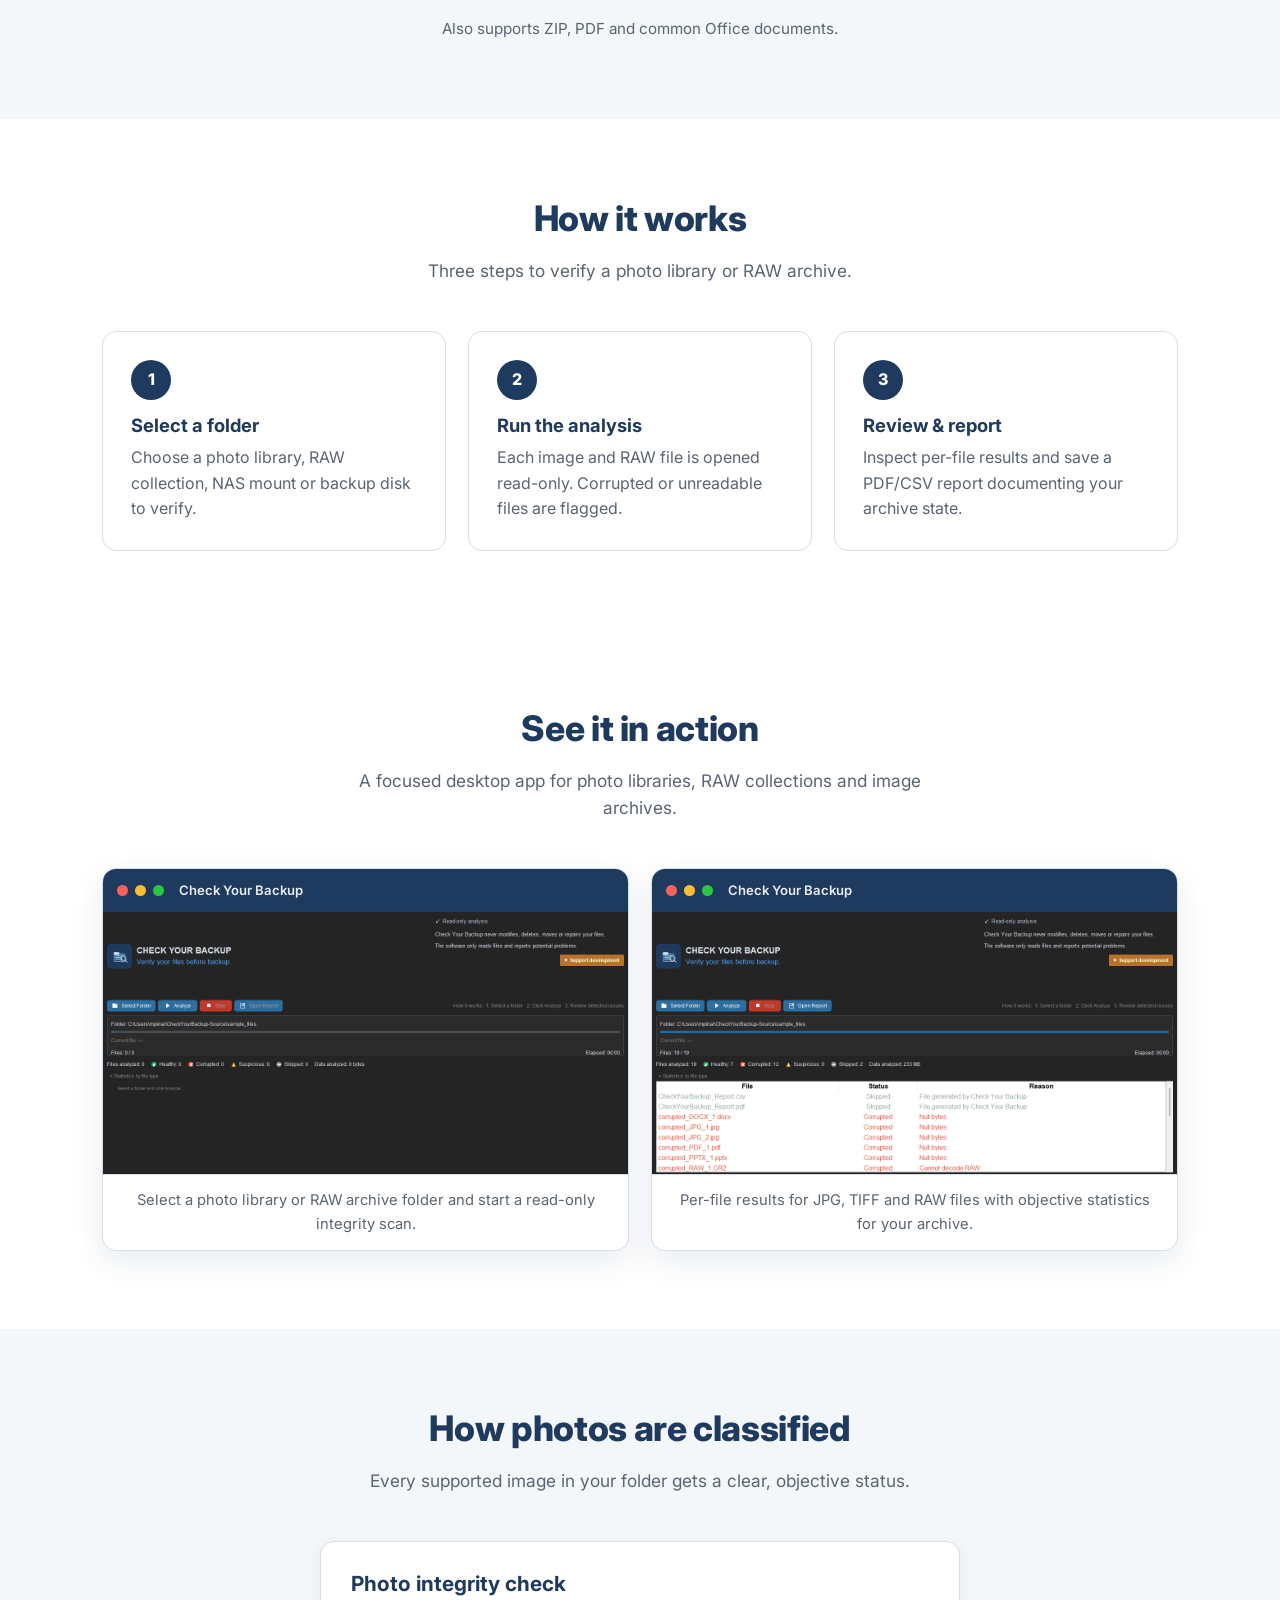
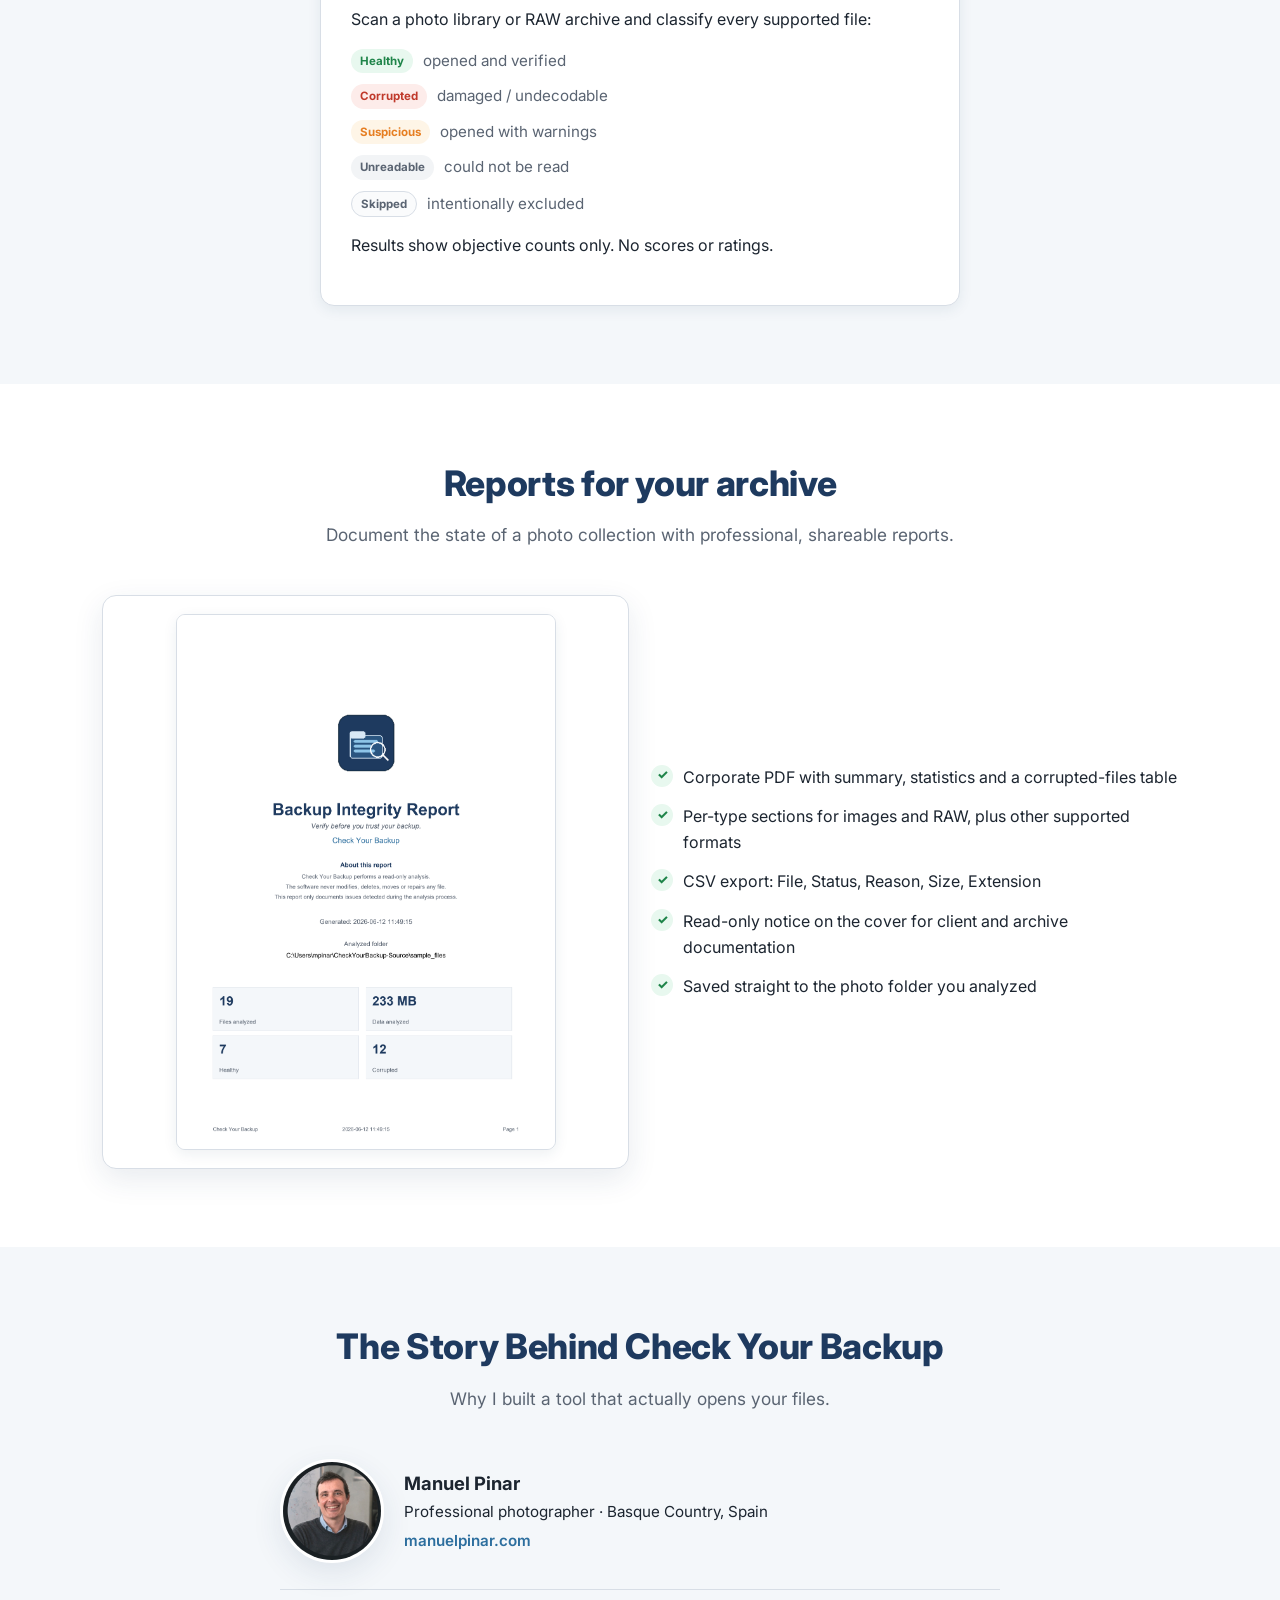
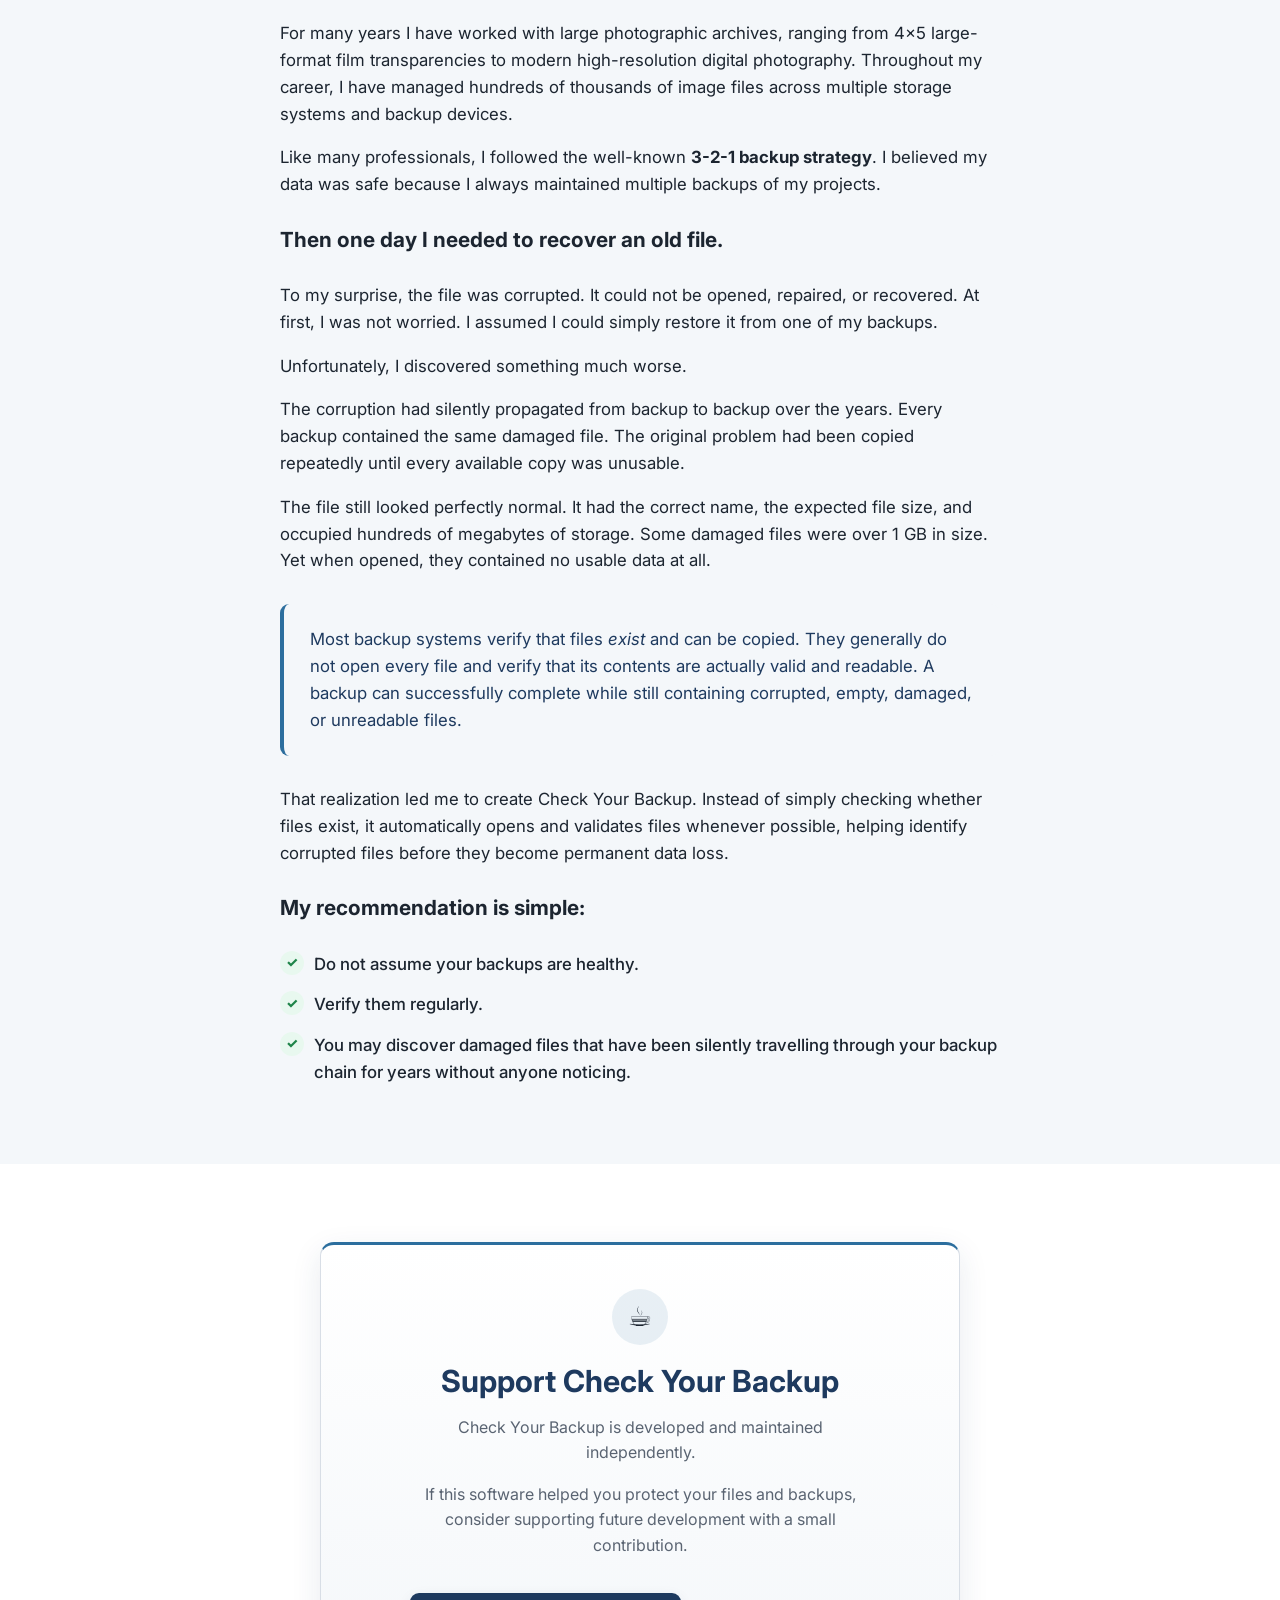
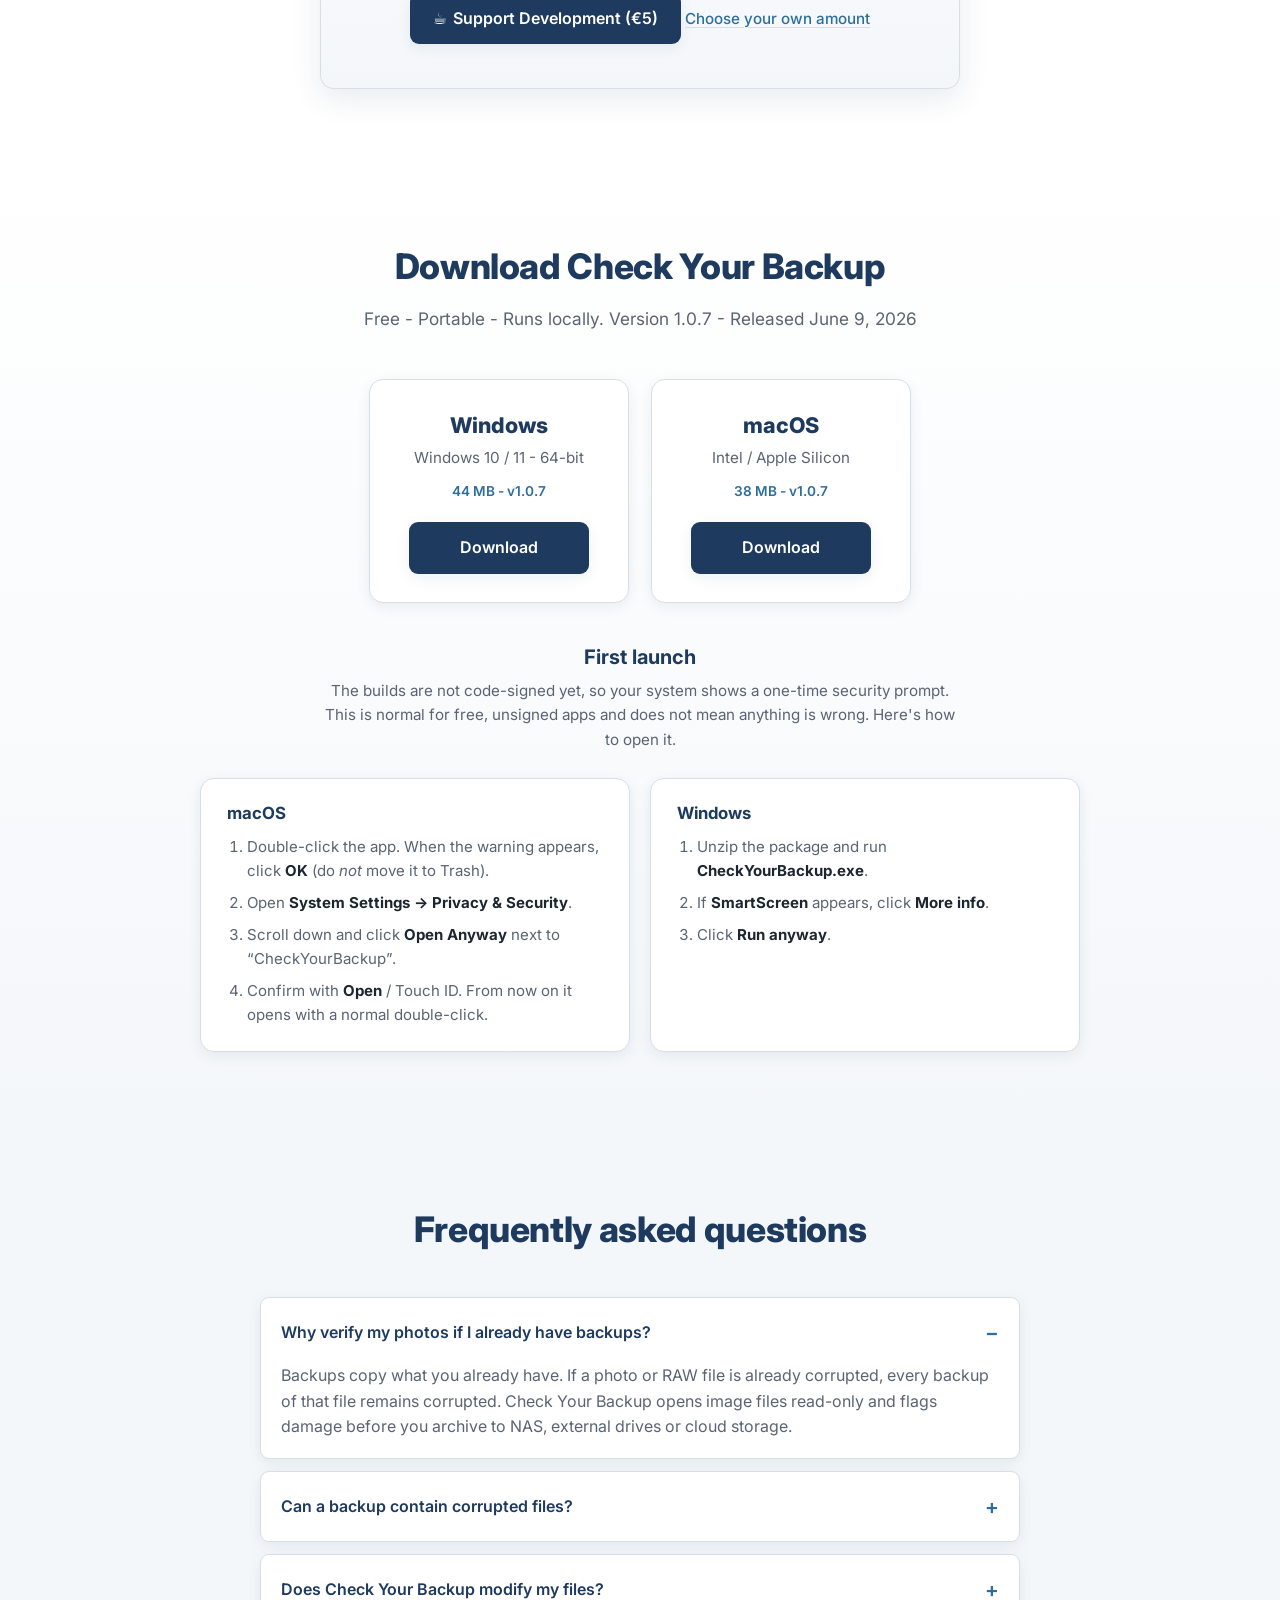
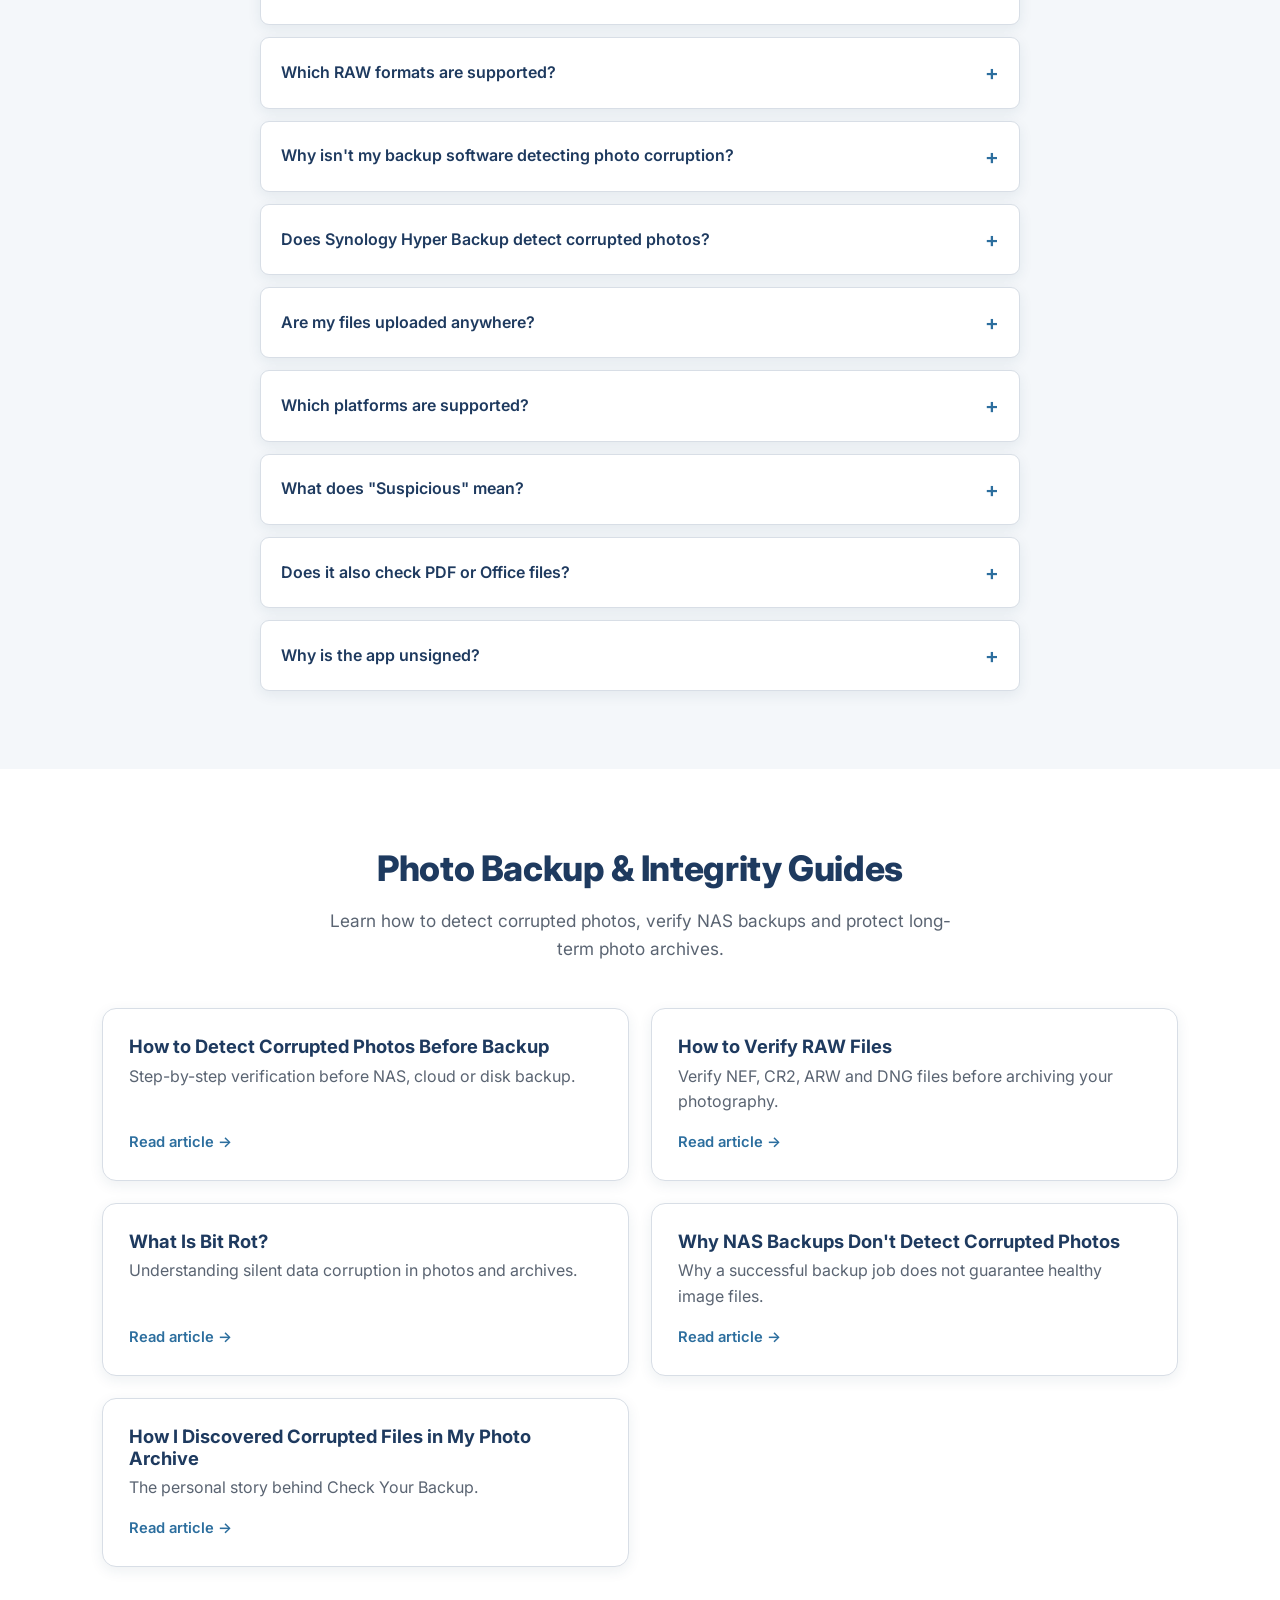
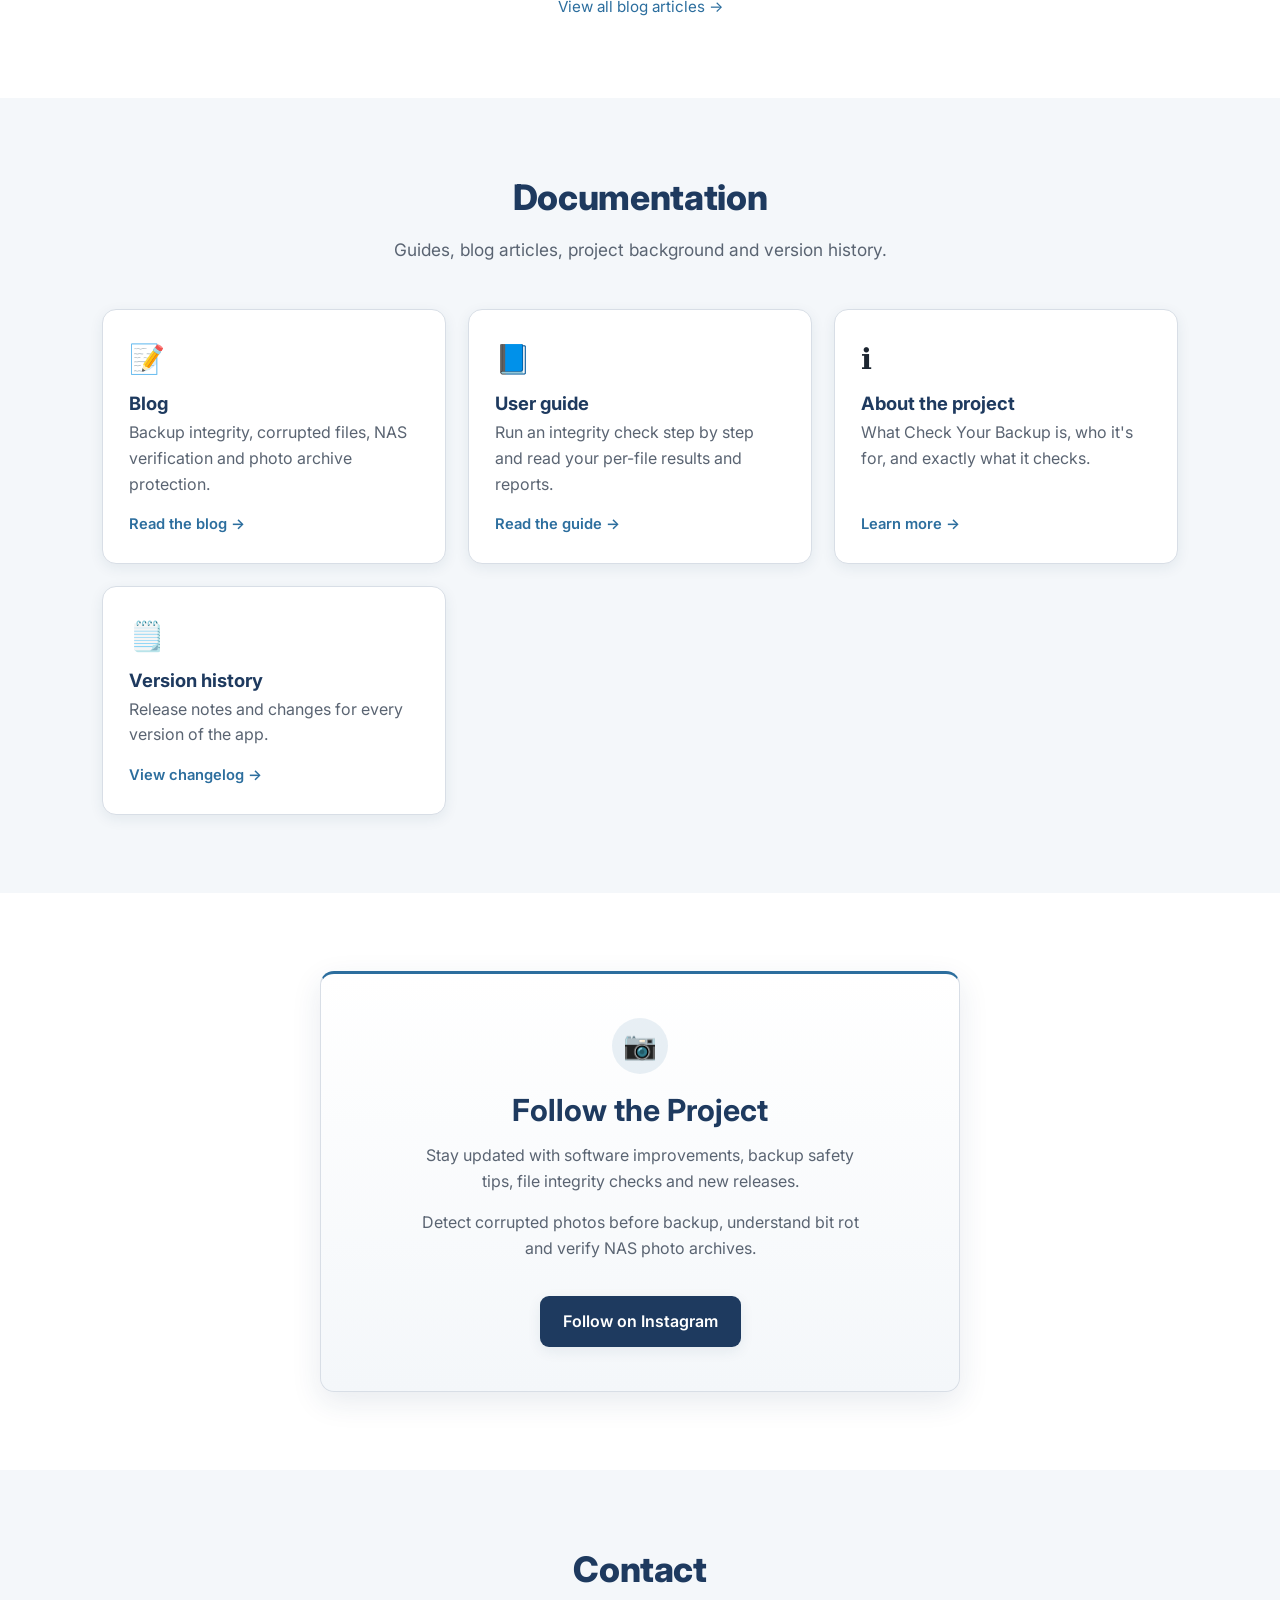
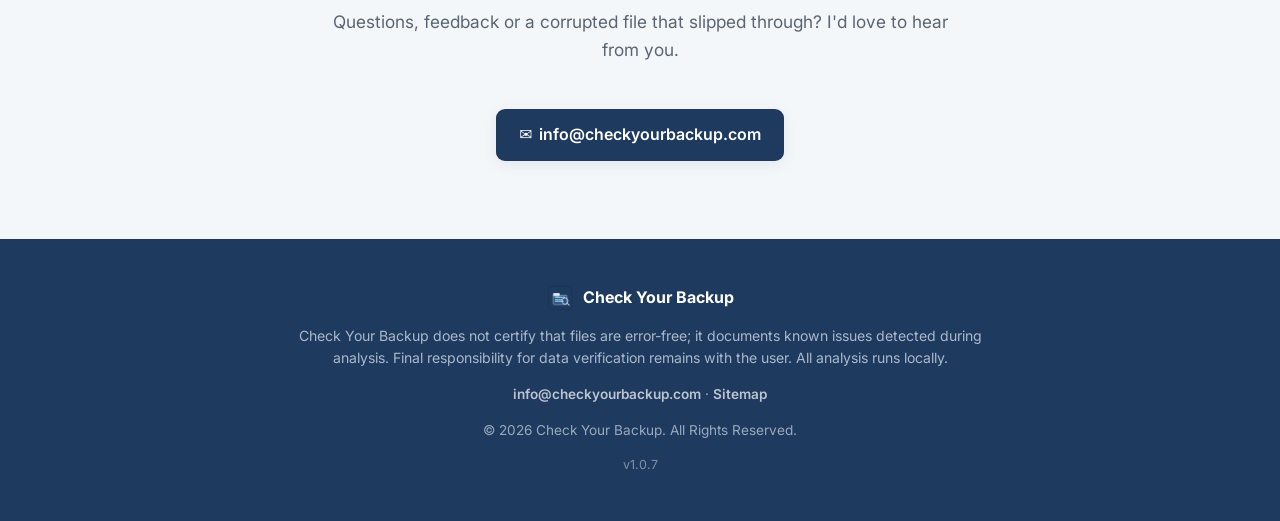
==== commit 0d46a56b: "Keep main nav links visible; Menu dropdown for Formats, Read-only, Screenshots, Status, Guides Co-au" ====
--- a/index.html
+++ b/index.html
@@ -232,26 +232,26 @@
         <span class="brand-name">Check Your Backup</span>
       </a>
       <nav class="nav" id="nav">
+        <a href="#features">Features</a>
+        <a href="#how">How it works</a>
+        <a href="#story">Story</a>
+        <a href="blog/index.html">Blog</a>
+        <a href="#docs">Docs</a>
+        <a href="#faq">FAQ</a>
+        <a href="#contact">Contact</a>
         <div class="nav-menu-dropdown">
           <button type="button" class="nav-menu-trigger" id="navMenuTrigger" aria-expanded="false" aria-haspopup="true" aria-controls="navMenuPanel">
             Menu
           </button>
           <div class="nav-menu-panel" id="navMenuPanel" role="menu" hidden>
-            <a href="#features" role="menuitem">Features</a>
             <a href="#formats" role="menuitem">Formats</a>
             <a href="#readonly" role="menuitem">Read-only</a>
-            <a href="#how" role="menuitem">How it works</a>
             <a href="#screenshots" role="menuitem">Screenshots</a>
             <a href="#status" role="menuitem">Status</a>
-            <a href="#story" role="menuitem">Story</a>
             <a href="#guides" role="menuitem">Guides</a>
-            <a href="blog/index.html" role="menuitem">Blog</a>
-            <a href="#docs" role="menuitem">Documentation</a>
             <a href="docs/user-guide.html" role="menuitem">User guide</a>
             <a href="docs/about.html" role="menuitem">About</a>
             <a href="docs/changelog.html" role="menuitem">Changelog</a>
-            <a href="#faq" role="menuitem">FAQ</a>
-            <a href="#contact" role="menuitem">Contact</a>
           </div>
         </div>
         <a href="https://www.instagram.com/checkyourbackup/" target="_blank" rel="noopener noreferrer" aria-label="Follow Check Your Backup on Instagram">
--- a/assets/css/styles.css
+++ b/assets/css/styles.css
@@ -84,7 +84,7 @@
 .brand { display: inline-flex; align-items: center; gap: 10px; flex-shrink: 0; }
 .brand-logo { width: 30px; height: 30px; border-radius: 7px; flex-shrink: 0; }
 .brand-name { font-weight: 700; color: var(--navy); font-size: 1.08rem; white-space: nowrap; }
-.nav { display: flex; align-items: center; gap: 22px; flex-shrink: 0; margin-left: auto; }
+.nav { display: flex; align-items: center; gap: 20px; flex-shrink: 1; min-width: 0; margin-left: auto; flex-wrap: nowrap; }
 .nav a {
   color: var(--muted);
   font-weight: 500;
@@ -471,6 +471,13 @@
 .footer-version { font-size: .78rem; opacity: .55; }
 
 /* ---------- Responsive ---------- */
+@media (max-width: 1100px) {
+  .nav { gap: 14px; }
+  .nav a { font-size: .84rem; }
+  .nav a.btn-sm { padding: 7px 12px; font-size: .84rem; }
+  .nav-menu-trigger { font-size: .84rem; }
+}
+
 @media (max-width: 900px) {
   .hero-inner { grid-template-columns: 1fr; }
   .hero-visual { order: -1; }
